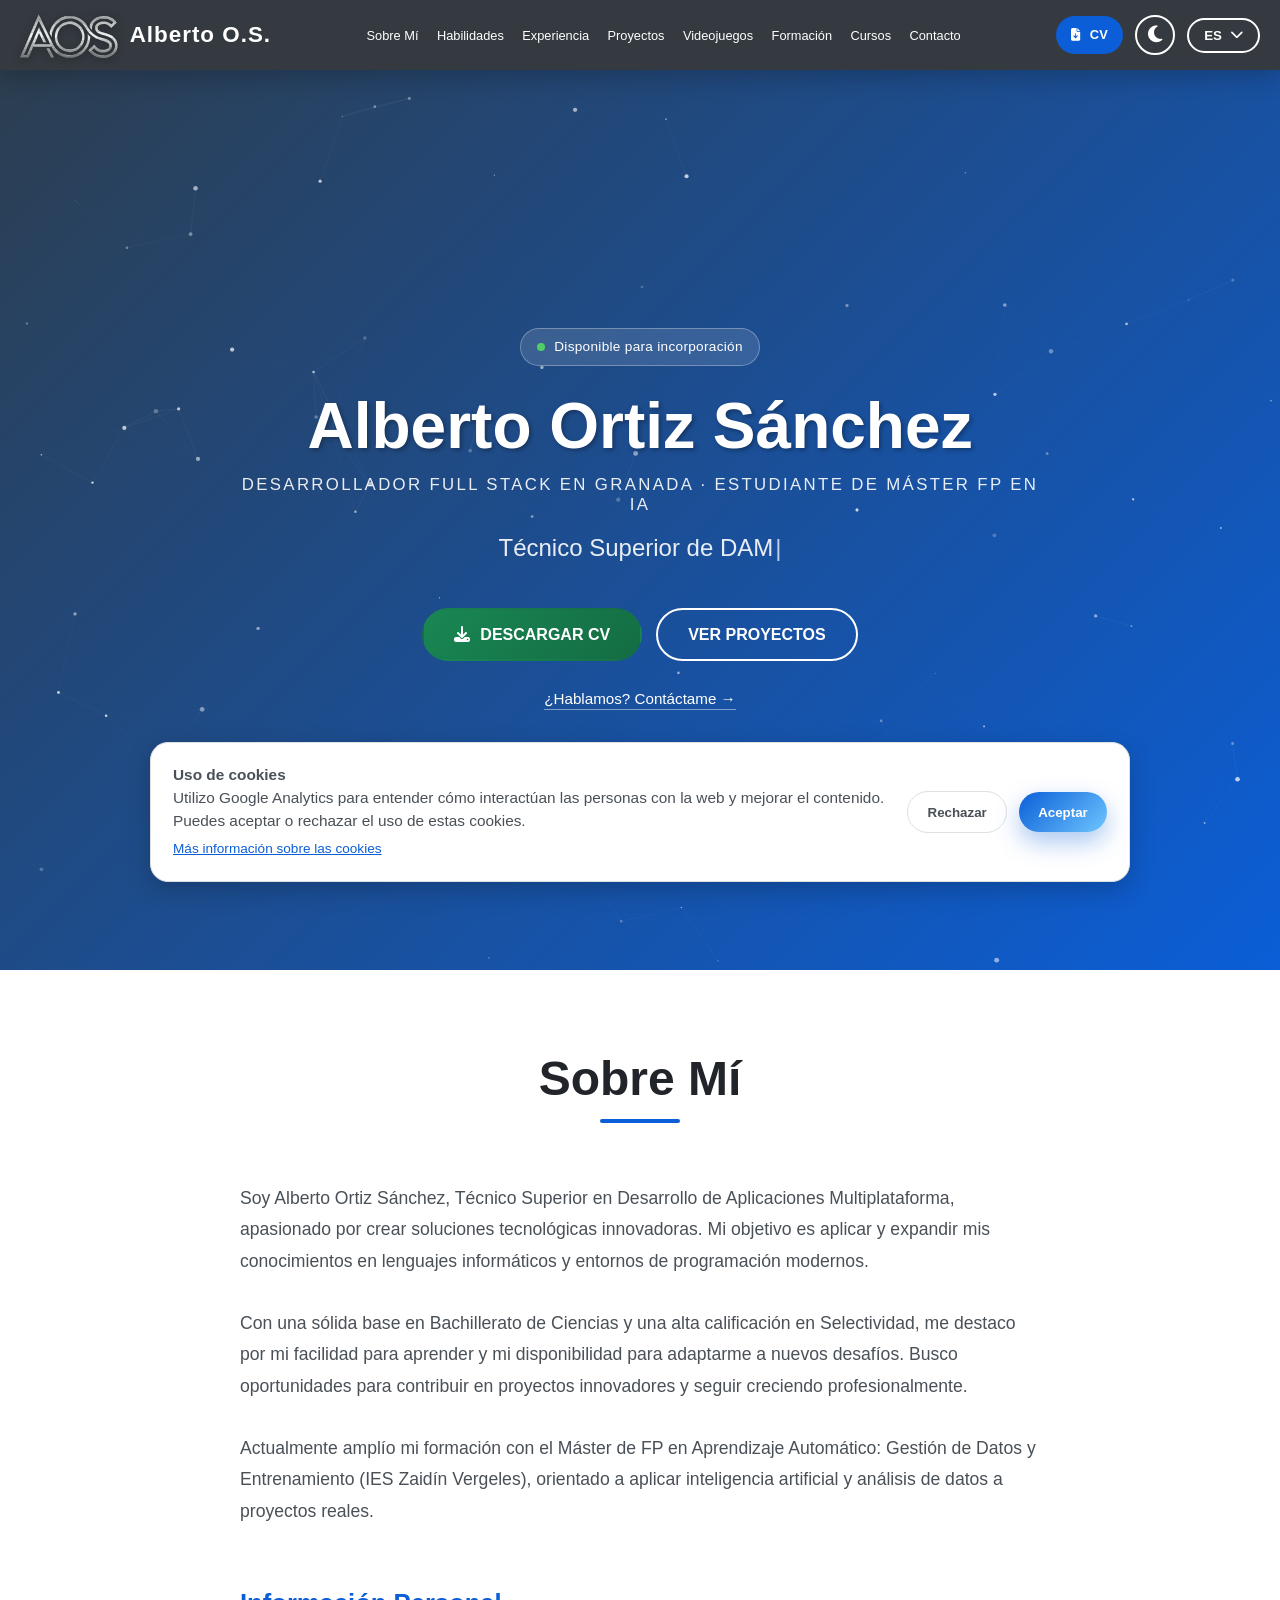
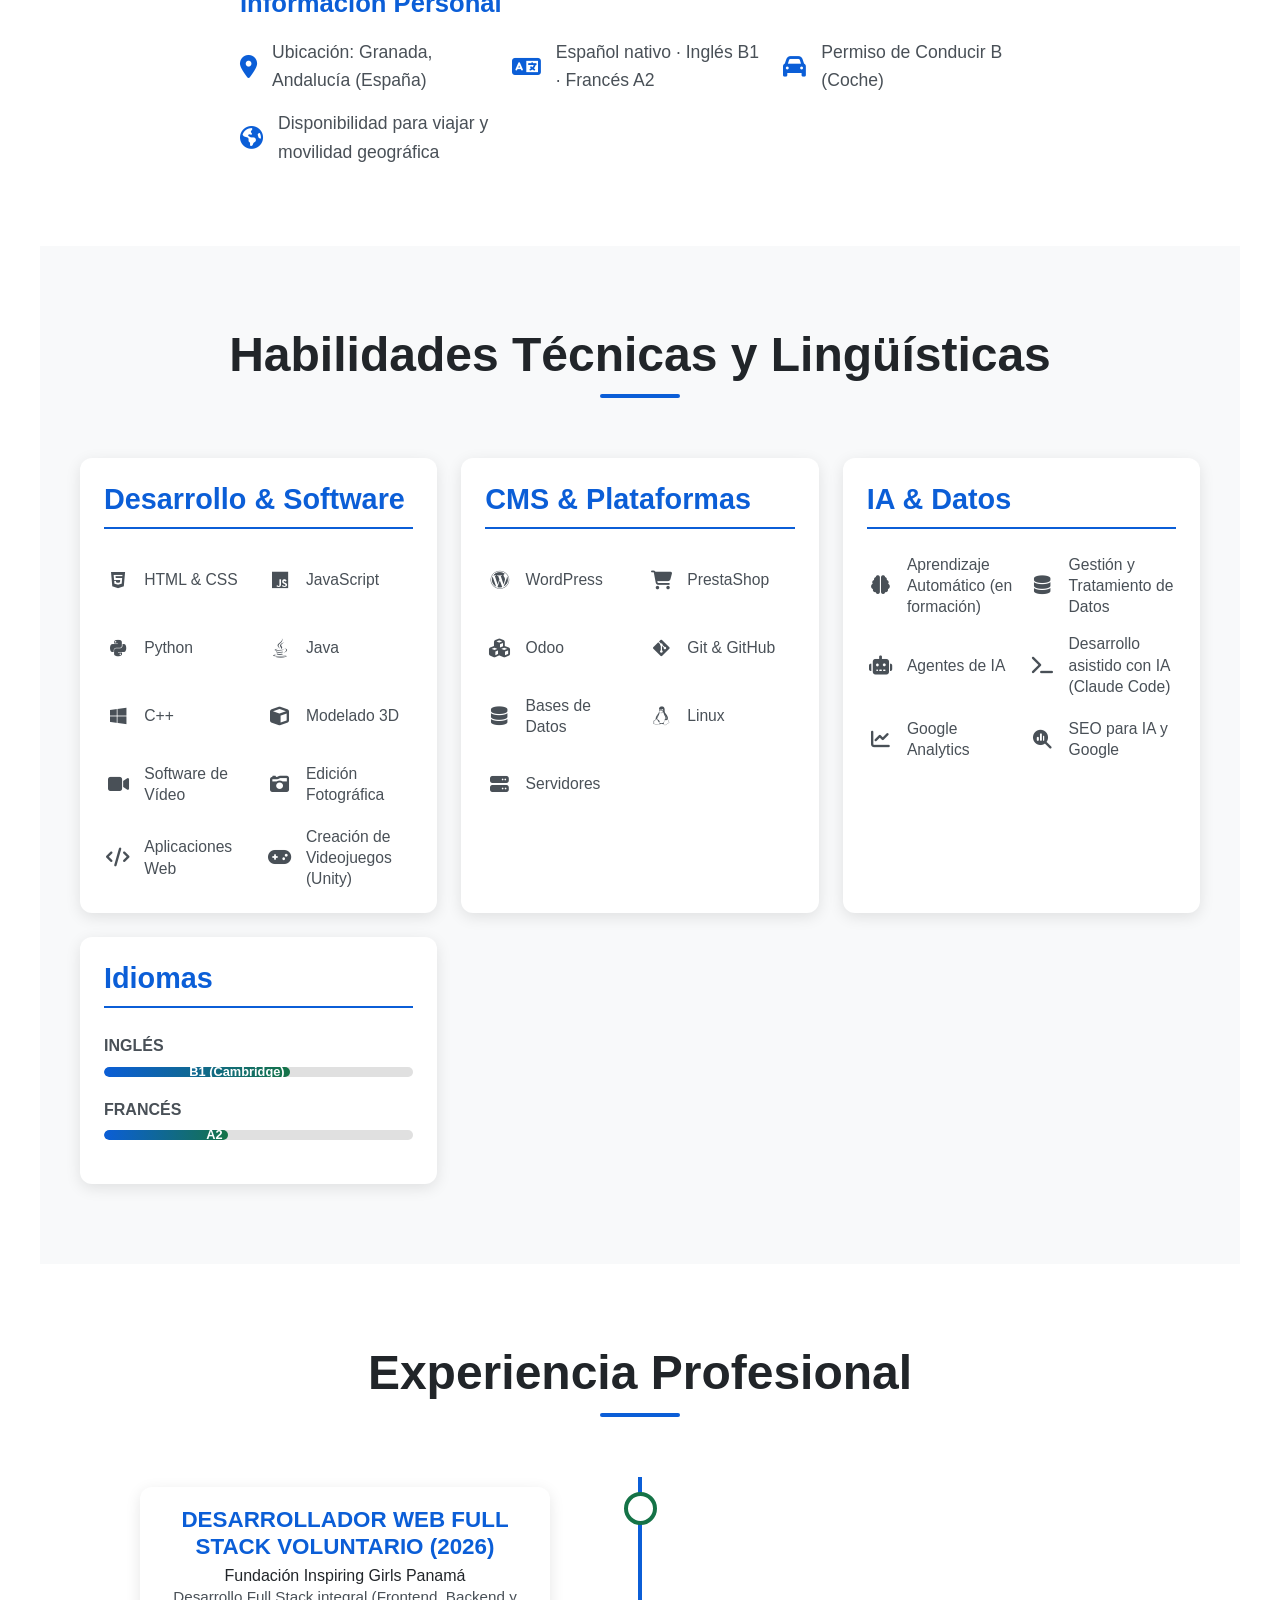
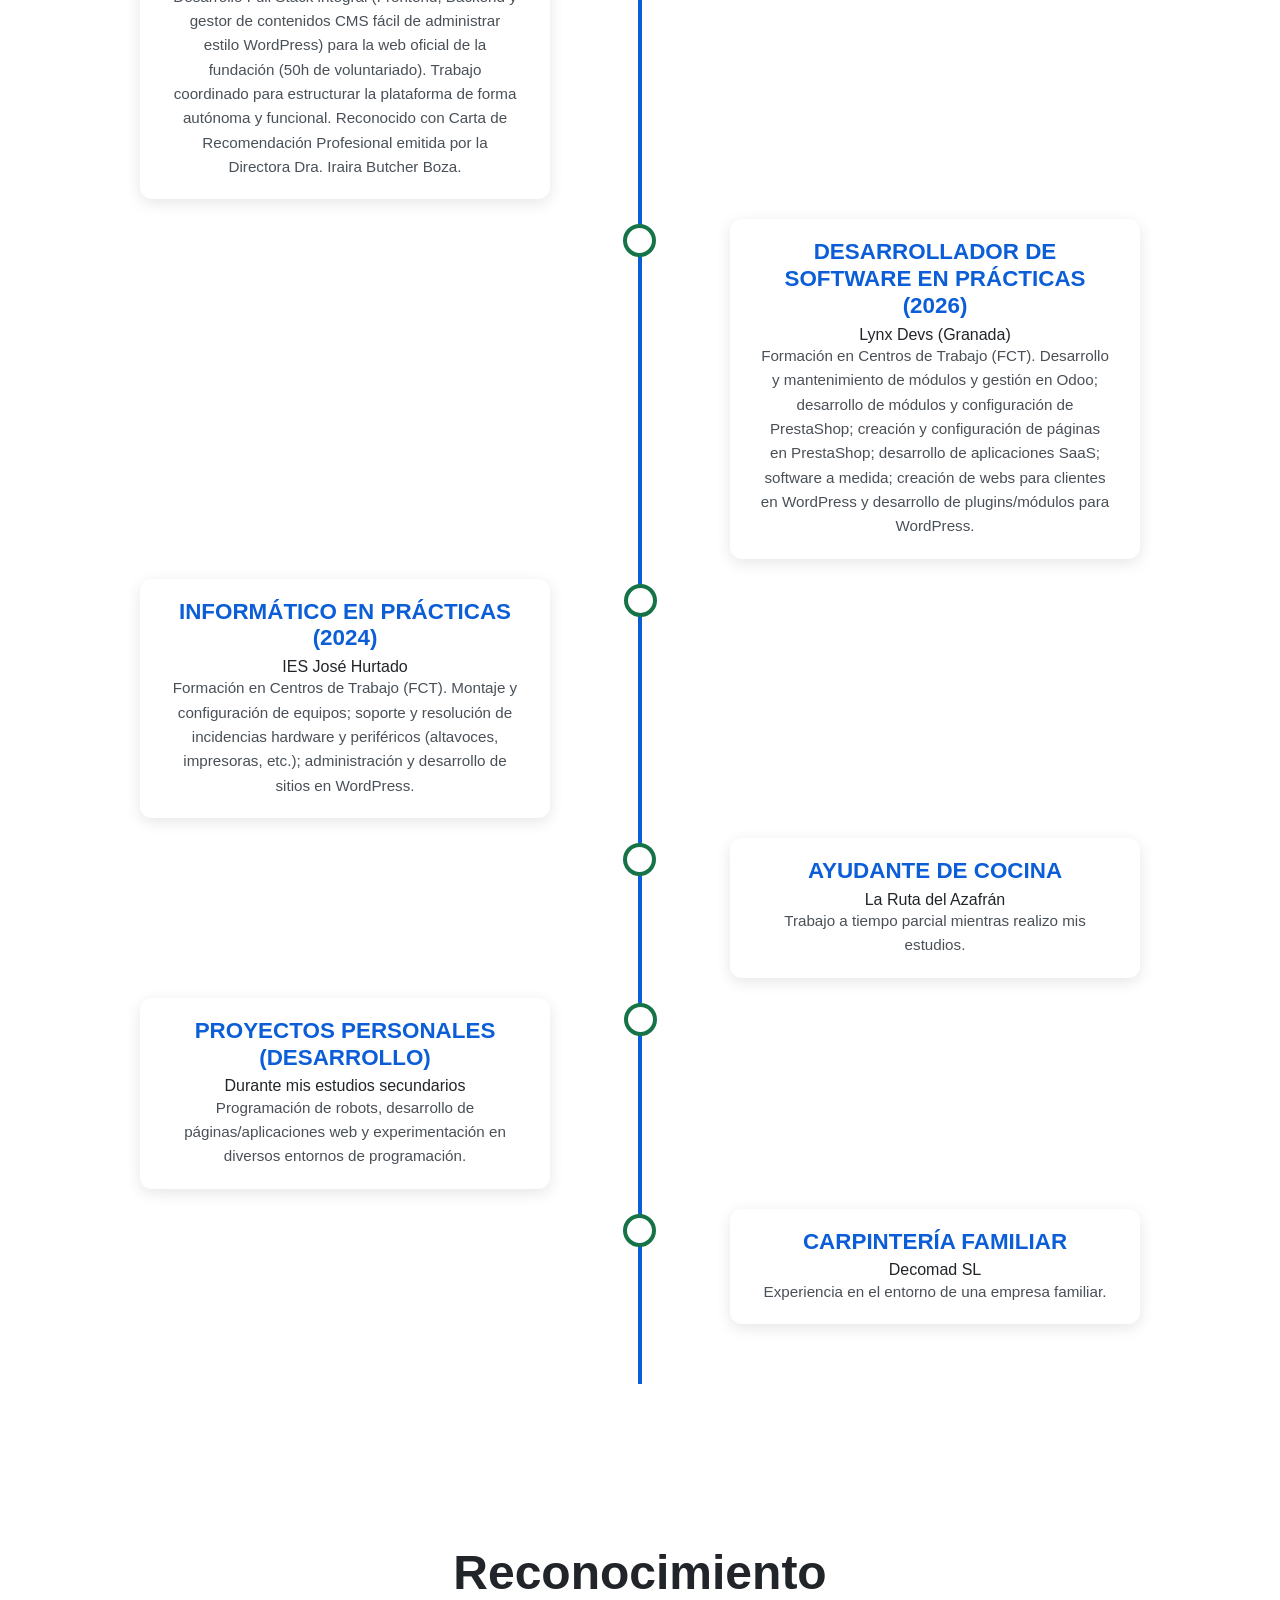
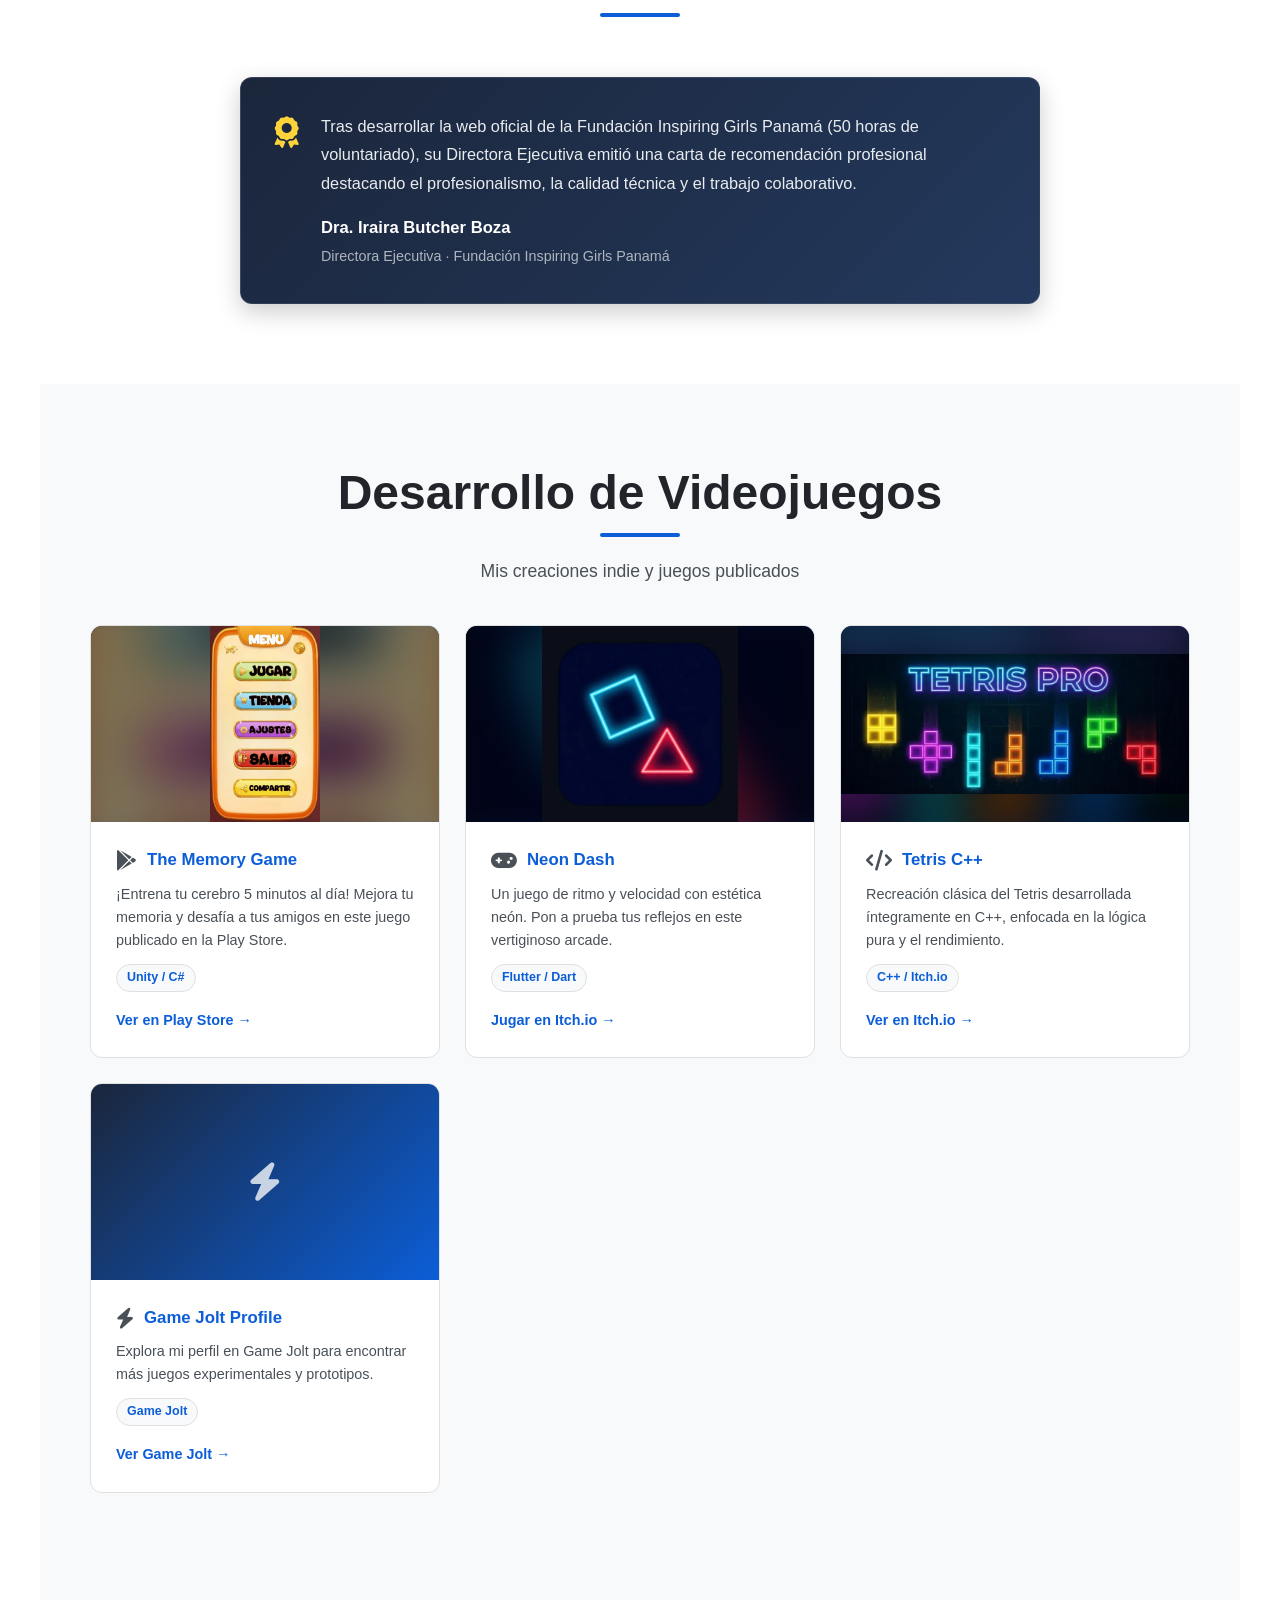
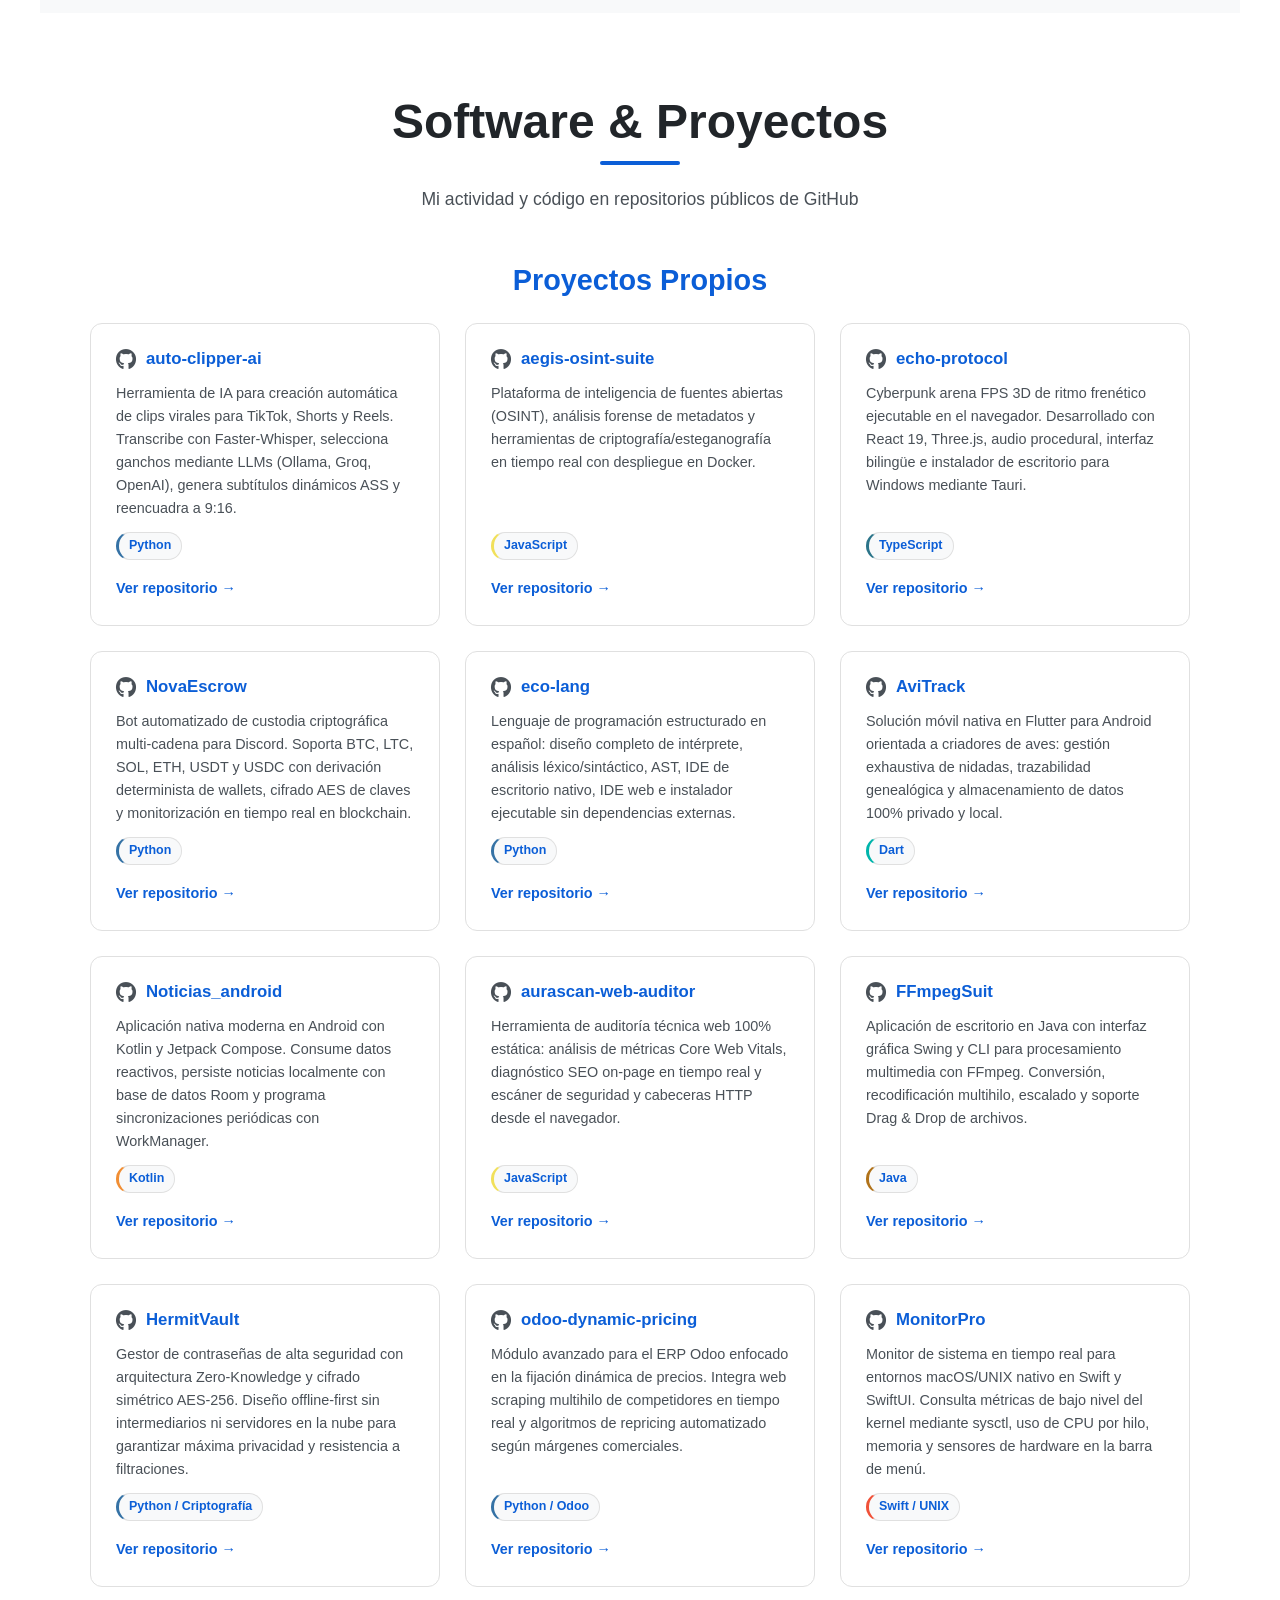
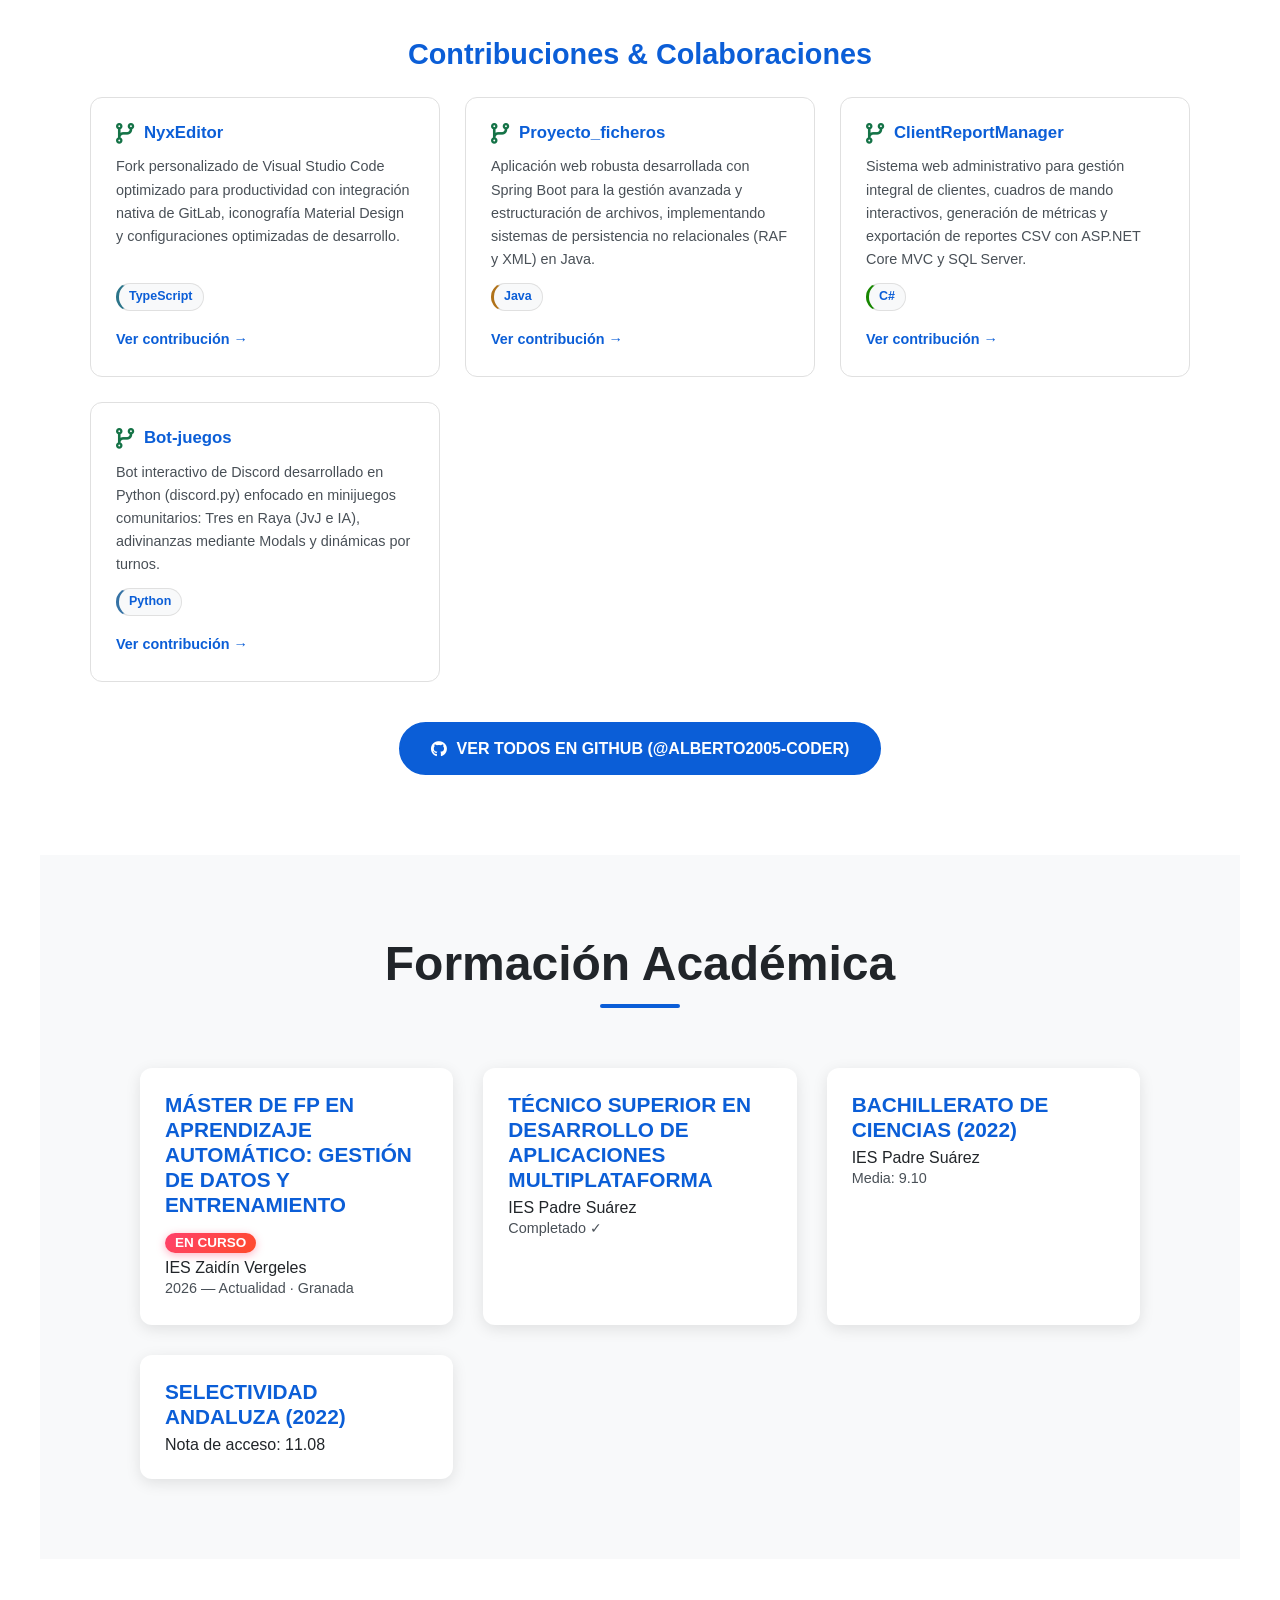
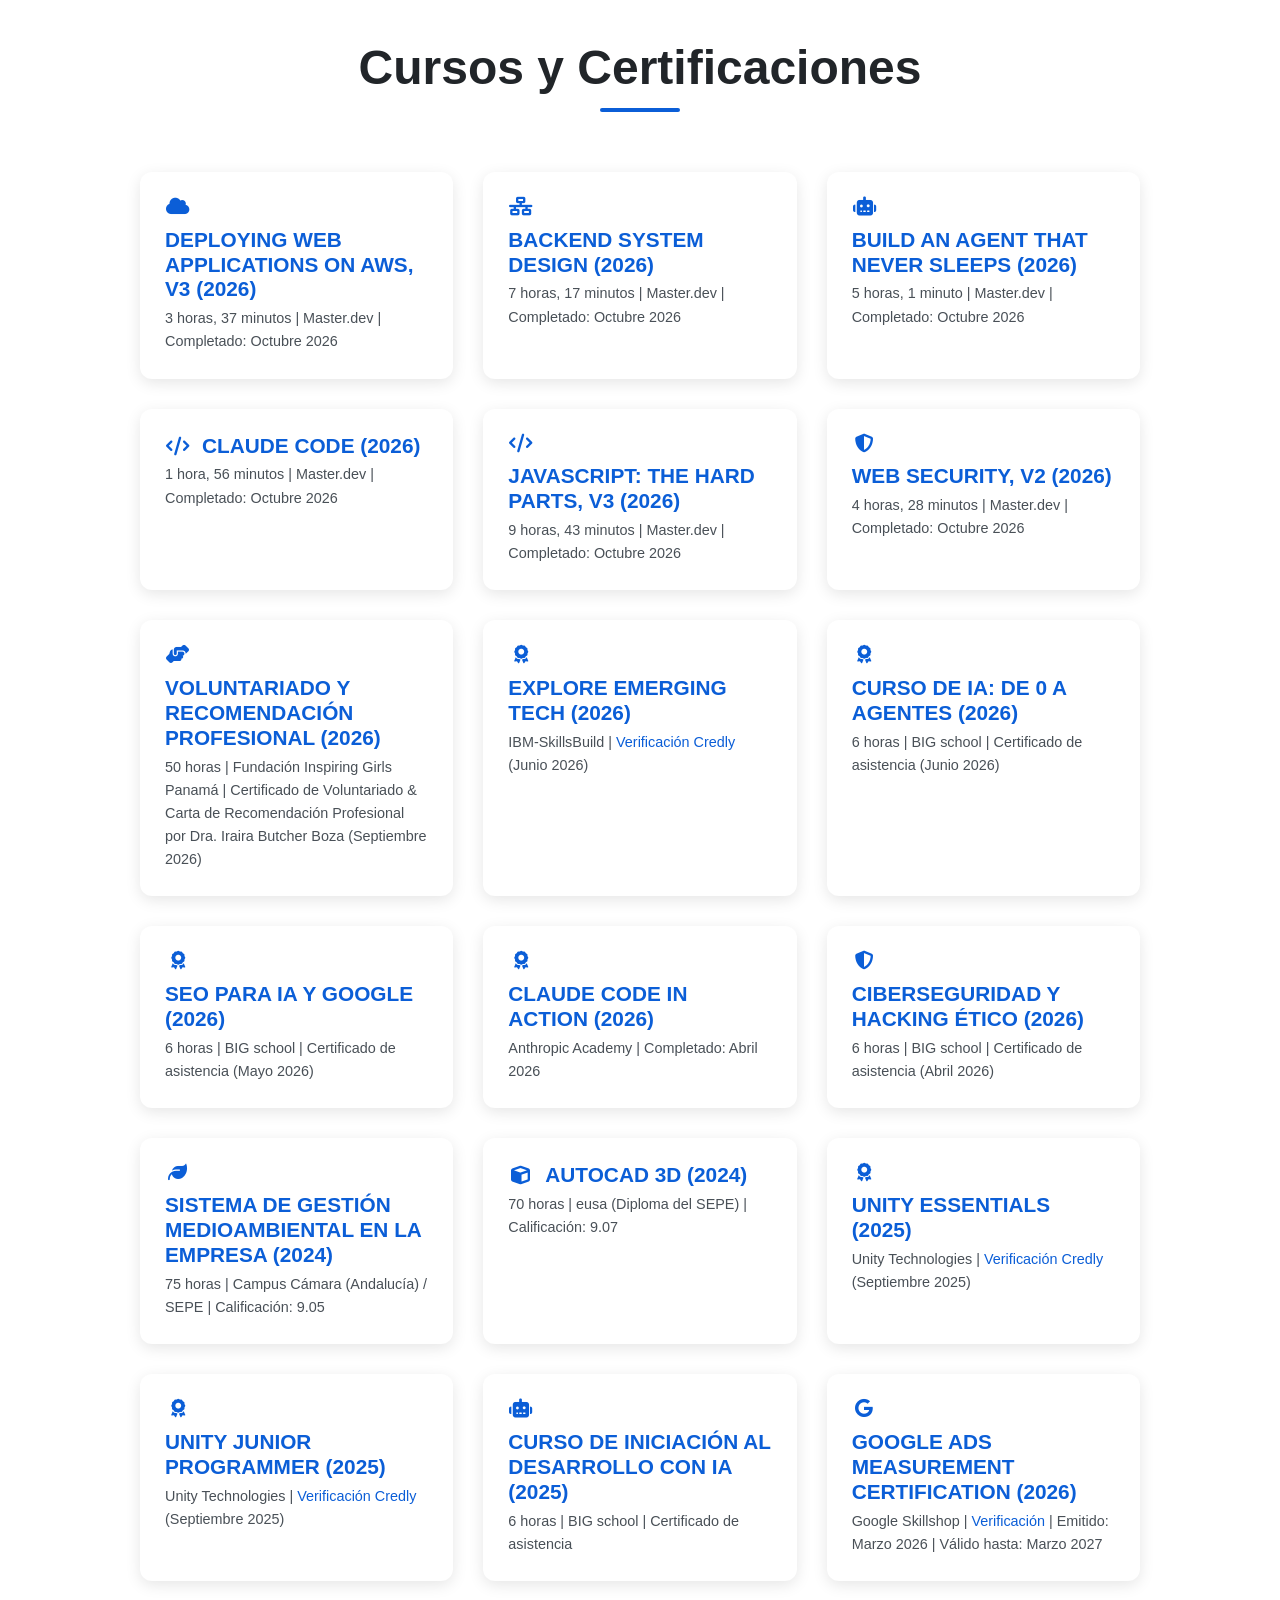
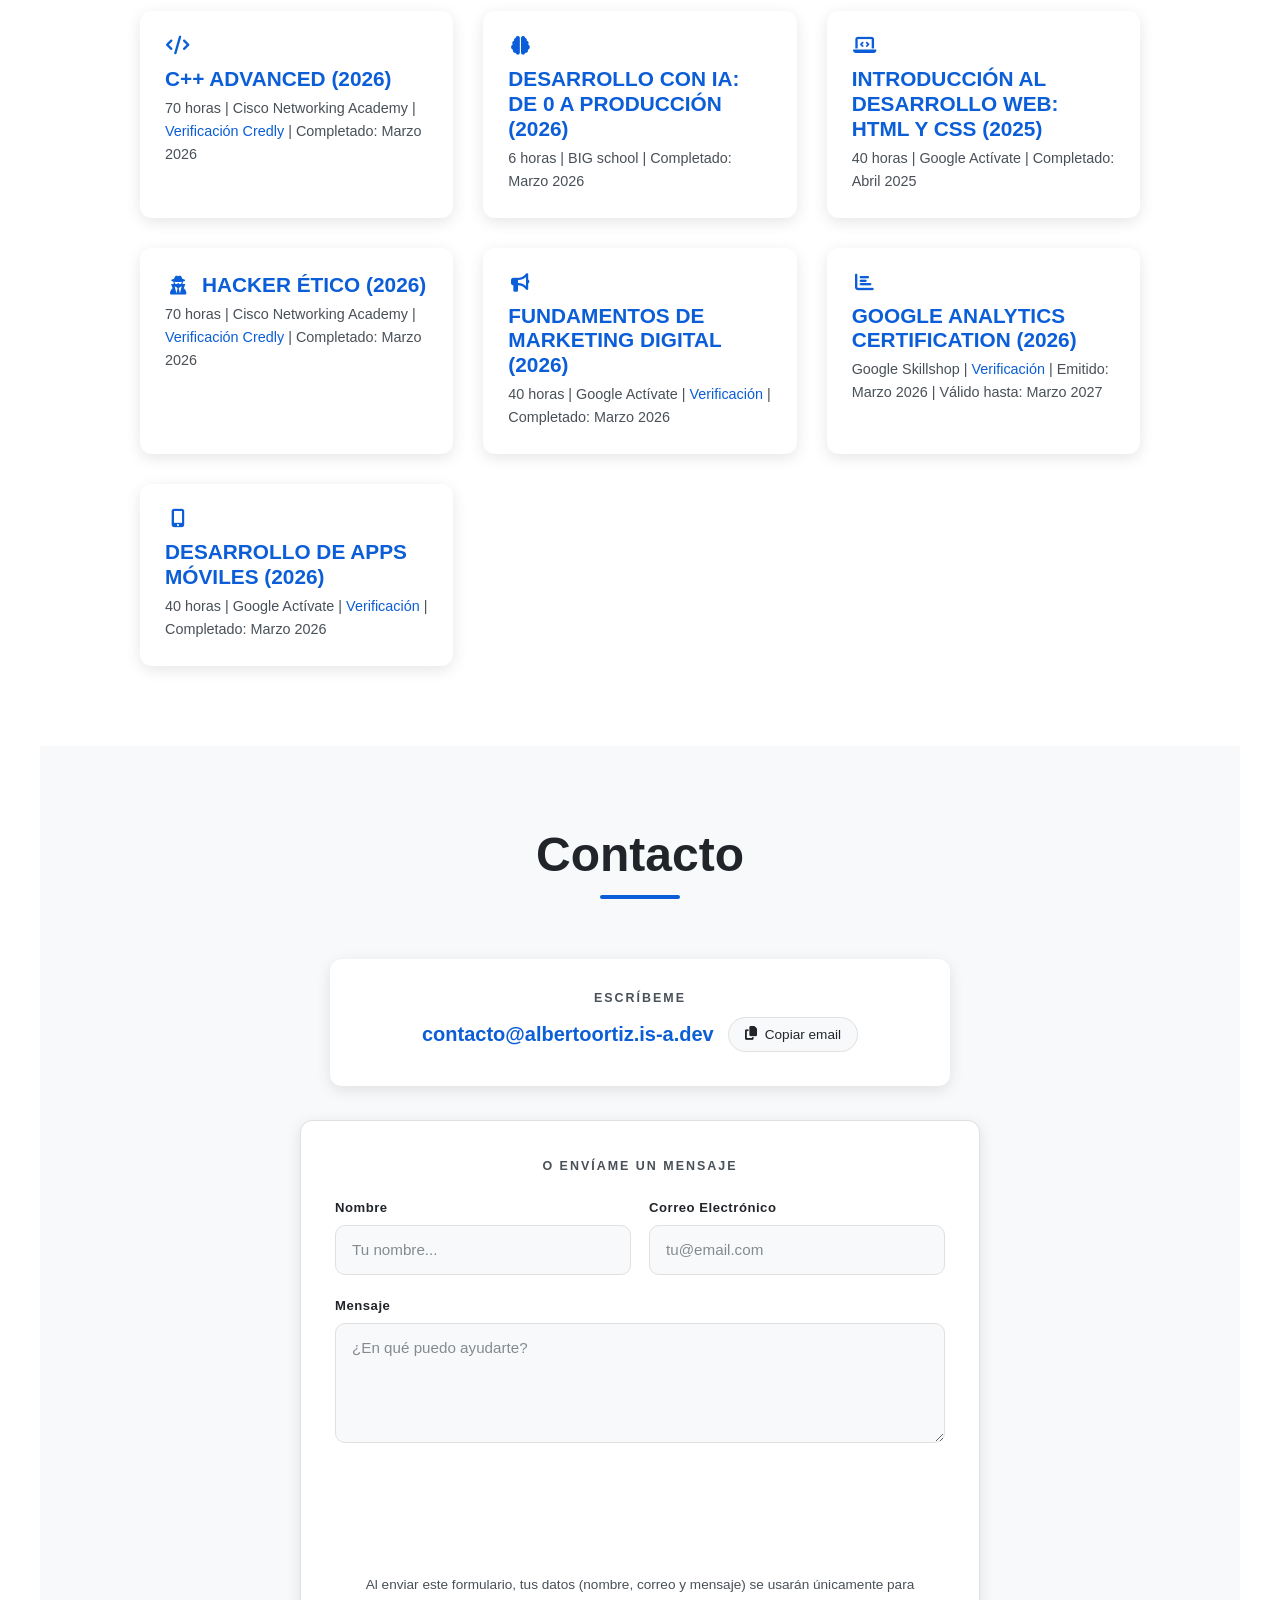
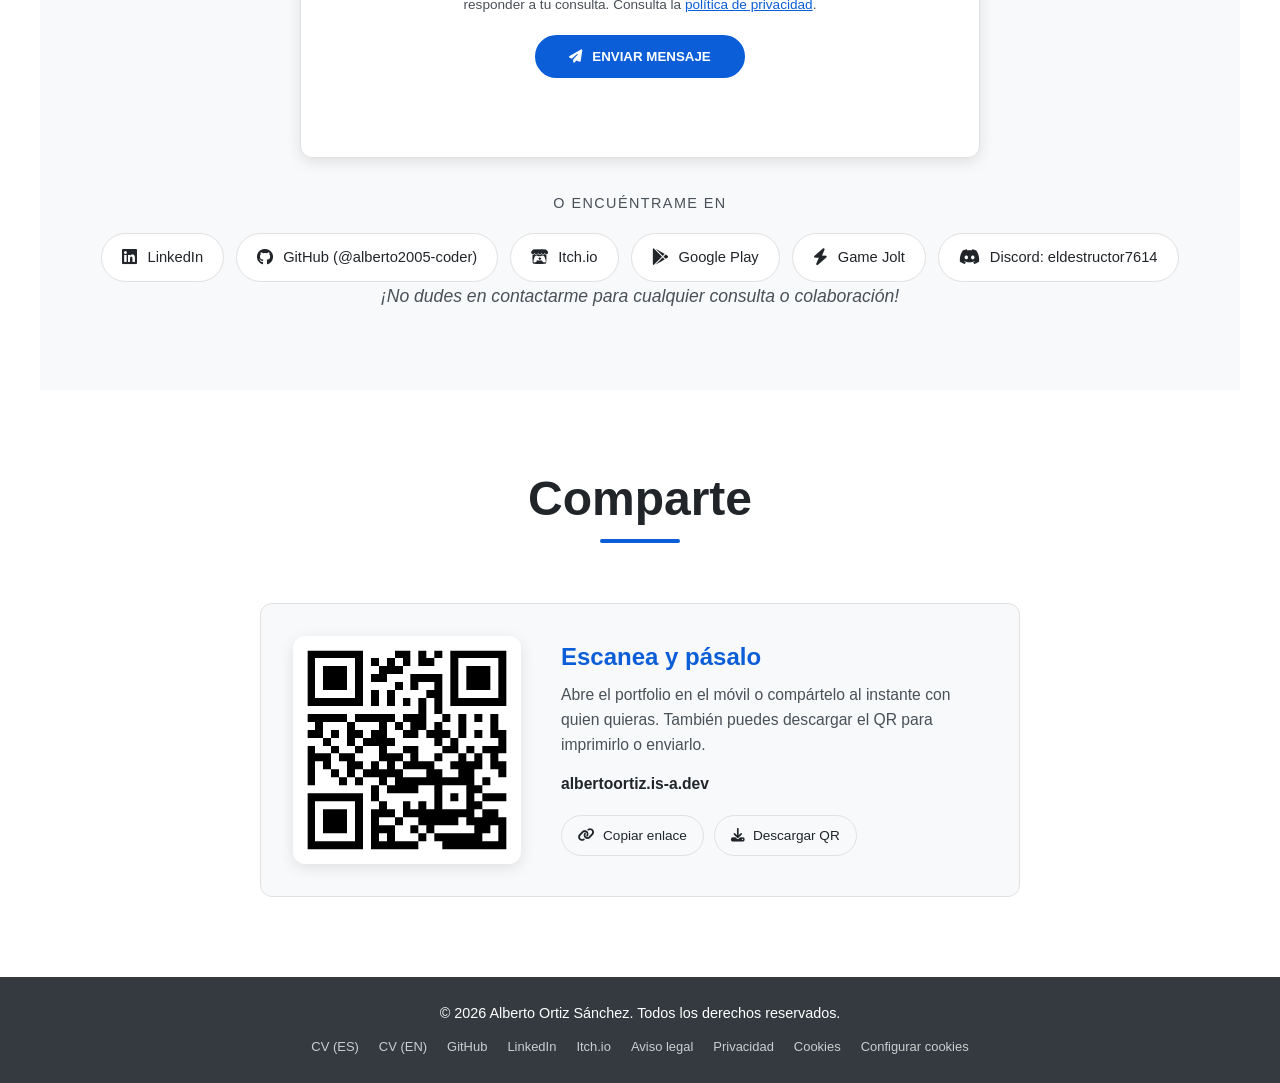
==== index.html @ 2f186d67 "fix: unify page titles, descriptions and social metadata Las páginas legales y el 404 rompían el for" ====
<!DOCTYPE html>
<html lang="es" data-static-lang>

<head>
    <meta charset="UTF-8">
    <meta name="viewport" content="width=device-width, initial-scale=1.0">

    <!-- ===== SEGURIDAD BÁSICA ===== -->
    <meta http-equiv="Content-Security-Policy"
        content="default-src 'self'; img-src 'self' data: https: blob:; style-src 'self' 'unsafe-inline' https://fonts.googleapis.com https://cdnjs.cloudflare.com https://newassets.hcaptcha.com; font-src 'self' https://fonts.gstatic.com https://cdnjs.cloudflare.com https://newassets.hcaptcha.com; script-src 'self' 'unsafe-inline' https://www.googletagmanager.com https://web3forms.com https://hcaptcha.com https://js.hcaptcha.com https://newassets.hcaptcha.com; connect-src 'self' https://api.github.com https://api.web3forms.com https://www.googletagmanager.com https://*.google-analytics.com https://*.analytics.google.com https://*.hcaptcha.com; media-src 'self'; object-src 'none'; base-uri 'self'; form-action 'self' https://api.web3forms.com; frame-src 'self' https://*.hcaptcha.com; upgrade-insecure-requests">
    <meta name="referrer" content="strict-origin-when-cross-origin">
    <!-- Nota: X-Content-Type-Options, Permissions-Policy y frame-ancestors solo funcionan como cabecera HTTP
         (GitHub Pages no permite configurarlas), por eso no se declaran con <meta>. -->

    <!-- ===== SEO BÁSICO ===== -->
    <title>Alberto Ortiz Sánchez | Desarrollador Full Stack en Granada</title>
    <meta name="description"
        content="Desarrollador Full Stack en Granada: webs a medida, Odoo, PrestaShop, WordPress, videojuegos con Unity e IA. Consulta proyectos, experiencia y CV.">
    <meta name="author" content="Alberto Ortiz Sánchez">
    <meta name="robots" content="index, follow">
    <link rel="canonical" href="https://albertoortiz.is-a.dev/">
    <link rel="alternate" hreflang="es" href="https://albertoortiz.is-a.dev/">
    <link rel="alternate" hreflang="en" href="https://albertoortiz.is-a.dev/en/">
    <link rel="alternate" hreflang="x-default" href="https://albertoortiz.is-a.dev/">
    <link rel="me" href="https://github.com/alberto2005-coder">
    <link rel="me" href="https://www.linkedin.com/in/alberto-ortiz-sanchez">
    <link rel="alternate" type="text/markdown" href="/llms.txt" title="LLM Context Summary">
    <link rel="alternate" type="text/markdown" href="/llms-full.txt" title="Full LLM Context">

    <!-- ===== FAVICON ===== -->
    <link rel="icon" type="image/png" href="/assets/img/favicon-96x96.png?v=3" sizes="96x96" />
    <link rel="icon" type="image/svg+xml" href="/assets/img/favicon.svg?v=3" />
    <link rel="shortcut icon" href="/assets/img/favicon.ico?v=3" />
    <link rel="apple-touch-icon" sizes="180x180" href="/assets/img/apple-touch-icon.png?v=3" />
    <meta name="apple-mobile-web-app-title" content="Alberto O.S.">
    <meta name="apple-mobile-web-app-capable" content="yes">
    <link rel="manifest" href="/site.webmanifest" />
    <meta name="theme-color" media="(prefers-color-scheme: light)" content="#ffffff">
    <meta name="theme-color" media="(prefers-color-scheme: dark)" content="#12121d">
    <meta name="color-scheme" content="light dark">

    <!-- ===== OPEN GRAPH (Facebook, WhatsApp, LinkedIn...) ===== -->
    <meta property="og:type" content="website">
    <meta property="og:url" content="https://albertoortiz.is-a.dev/">
    <meta property="og:title" content="Alberto Ortiz Sánchez | Desarrollador Full Stack en Granada">
    <meta property="og:description"
        content="Desarrollador Full Stack en Granada: webs a medida, Odoo, PrestaShop, WordPress, videojuegos con Unity e IA. Consulta proyectos, experiencia y CV.">
    <meta property="og:image" content="https://albertoortiz.is-a.dev/assets/img/og-image.png">
    <meta property="og:image:width" content="1200">
    <meta property="og:image:height" content="630">
    <meta property="og:image:alt" content="Alberto Ortiz Sánchez | Desarrollador Full Stack">
    <meta property="og:locale" content="es_ES">
    <meta property="og:locale:alternate" content="en_US">
    <meta property="og:site_name" content="Alberto Ortiz Sánchez">

    <!-- ===== TWITTER CARD ===== -->
    <meta name="twitter:card" content="summary_large_image">
    <meta name="twitter:title" content="Alberto Ortiz Sánchez | Desarrollador Full Stack en Granada">
    <meta name="twitter:description"
        content="Desarrollador Full Stack en Granada: webs a medida, Odoo, PrestaShop, WordPress, videojuegos con Unity e IA. Consulta proyectos, experiencia y CV.">
    <meta name="twitter:image" content="https://albertoortiz.is-a.dev/assets/img/og-image.png">

    <!-- ===== DATOS ESTRUCTURADOS: NOMBRE DEL SITIO (Google Search) ===== -->
    <script type="application/ld+json">
    {
      "@context": "https://schema.org",
      "@type": "WebSite",
      "@id": "https://albertoortiz.is-a.dev/#website",
      "inLanguage": ["es", "en"],
      "publisher": { "@id": "https://albertoortiz.is-a.dev/#person" },
      "name": "Alberto Ortiz Sánchez",
      "alternateName": [
        "Alberto O.S. Portfolio",
        "Alberto Ortiz",
        "albertoortiz.is-a.dev",
        "alberto2005-coder"
      ],
      "url": "https://albertoortiz.is-a.dev/"
    }
    </script>

    <!-- ===== DATOS ESTRUCTURADOS: PERFIL (Schema.org) ===== -->
    <script type="application/ld+json">
    {
      "@context": "https://schema.org",
      "@type": "Person",
      "@id": "https://albertoortiz.is-a.dev/#person",
      "name": "Alberto Ortiz Sánchez",
      "alternateName": ["alberto2005-coder", "alberto-coder2005"],
      "jobTitle": "Desarrollador Full Stack · Técnico Superior DAM",
      "description": "Desarrollador Full Stack en Granada especializado en desarrollo web, Odoo, PrestaShop, WordPress, videojuegos con Unity e inteligencia artificial.",
      "url": "https://albertoortiz.is-a.dev/",
      "image": [
        "https://albertoortiz.is-a.dev/assets/img/logo.png",
        "https://albertoortiz.is-a.dev/assets/img/icon-512.png"
      ],
      "gender": "Male",
      "email": [
        "contacto@albertoortiz.is-a.dev",
        "albertoortixsanchez@gmail.com"
      ],
      "nationality": {
        "@type": "Country",
        "name": "Spain"
      },
      "address": {
        "@type": "PostalAddress",
        "addressLocality": "Granada",
        "addressRegion": "Andalucía",
        "addressCountry": "ES"
      },
      "knowsLanguage": [
        {
          "@type": "Language",
          "name": "Spanish",
          "alternateName": "es"
        },
        {
          "@type": "Language",
          "name": "English",
          "alternateName": "en"
        },
        {
          "@type": "Language",
          "name": "French",
          "alternateName": "fr"
        }
      ],
      "alumniOf": [
        {
          "@type": "EducationalOrganization",
          "name": "IES Zaidín Vergeles",
          "description": "Máster de FP en Aprendizaje Automático: Gestión de Datos y Entrenamiento"
        },
        {
          "@type": "EducationalOrganization",
          "name": "IES Padre Suárez",
          "description": "Técnico Superior en Desarrollo de Aplicaciones Multiplataforma (DAM) y Bachillerato de Ciencias"
        }
      ],
      "hasCredential": [
        {
          "@type": "EducationalOccupationalCredential",
          "name": "Técnico Superior en Desarrollo de Aplicaciones Multiplataforma"
        },
        {
          "@type": "EducationalOccupationalCredential",
          "name": "IBM Explore Emerging Tech"
        },
        {
          "@type": "EducationalOccupationalCredential",
          "name": "Google Analytics Certification"
        }
      ],
      "sameAs": [
        "https://www.linkedin.com/in/alberto-ortiz-sanchez",
        "https://github.com/alberto2005-coder",
        "https://alberto-coder2005.itch.io/",
        "https://gamejolt.com/@eldestructor1/games",
        "https://play.google.com/store/apps/details?id=com.grgames.thememorygames"
      ],
      "knowsAbout": [
        "Desarrollo Full Stack",
        "Inteligencia Artificial",
        "Aprendizaje Automático",
        "Desarrollo de Videojuegos",
        "Ciberseguridad & OSINT",
        "Criptografía y Cifrado AES-256",
        "Creación de Compiladores e Intérpretes",
        "Python (Faster-Whisper, Ollama)",
        "Java (Spring Boot, Swing)",
        "C++",
        "TypeScript (React 19, Three.js, Tauri)",
        "Kotlin & Jetpack Compose",
        "Flutter & Dart",
        "Odoo & PrestaShop ERP",
        "Docker y Despliegue de Aplicaciones"
      ]
    }
    </script>

    <!-- ===== ESTILOS Y FUENTES ===== -->
    <style>
        /* ⚠️ CSS PRINCIPAL INCRUSTADO (performance): copia exacta de assets/css/style.css.
           Se incrusta aquí para eliminar la petición bloqueante del render.
           Si editas assets/css/style.css, sincroniza este bloque (verify-site.js lo comprueba). */
:root {
    --primary-color: #0b5ed7;
    --on-primary: #ffffff;
    --secondary-color: #2c3e50;
    --accent-color: #157347;
    --bg-light: #f8f9fa;
    --bg-main: #ffffff;
    --text-color: #495057;
    --heading-color: #212529;
    --border-color: #e0e0e0;
    --border-radius: 12px;
    --shadow-light: 0 4px 15px rgba(0, 0, 0, 0.1);
    --shadow-dark: 0 8px 25px rgba(0, 0, 0, 0.2);
    --nav-bg: #343a40;
}

body[data-theme="dark"] {
    --primary-color: #4dabf7;
    --on-primary: #0b1220;
    --secondary-color: #e9ecef;
    --accent-color: #51cf66;
    --bg-light: #1c1c27;
    --bg-main: #12121d;
    --text-color: #adb5bd;
    --heading-color: #ffffff;
    --border-color: #495057;
    --shadow-light: 0 4px 15px rgba(0, 0, 0, 0.2);
    --shadow-dark: 0 8px 25px rgba(0, 0, 0, 0.4);
    --nav-bg: #12121d;
}

* {
    box-sizing: border-box;
    margin: 0;
    padding: 0;
}

/* Utilidad genérica: ocultar elementos (p. ej. honeypot antispam) */
.hidden {
    display: none !important;
}

html {
    scroll-behavior: smooth;
}

body {
    font-family: 'Poppins', sans-serif;
    color: var(--text-color);
    line-height: 1.6;
    background-color: var(--bg-main);
    overflow-x: hidden;
    transition: background-color 0.3s ease, color 0.3s ease;
}

h1, h2, h3, h4, h5, h6, .company, .institution {
    font-family: 'Montserrat', sans-serif;
    color: var(--heading-color);
    line-height: 1.2;
    transition: color 0.3s ease;
}

a {
    color: var(--primary-color);
    text-decoration: none;
    transition: color 0.3s ease;
}

a:hover {
    color: var(--accent-color);
}

ul {
    list-style: none;
}

.cookie-consent {
    position: fixed;
    left: 0;
    right: 0;
    bottom: 18px;
    z-index: 2000;
    padding: 0 18px;
    pointer-events: none;
}

.cookie-panel {
    max-width: 980px;
    margin: 0 auto;
    padding: 20px 22px;
    display: flex;
    align-items: center;
    justify-content: space-between;
    gap: 18px;
    background: var(--bg-main);
    border: 1px solid var(--border-color);
    border-radius: 18px;
    box-shadow: var(--shadow-dark);
    backdrop-filter: blur(10px);
    pointer-events: auto;
}

.cookie-copy {
    flex: 1 1 auto;
}

.cookie-title {
    margin: 0 0 6px;
    font-size: clamp(1.1rem, 1.5vw, 1.5rem);
    color: var(--heading-color);
    font-weight: 700;
}

.cookie-copy p {
    margin: 0;
    color: var(--text-color);
    font-size: 0.96rem;
    line-height: 1.5;
}

.cookie-actions {
    display: flex;
    align-items: center;
    gap: 12px;
    flex-shrink: 0;
}

.cookie-btn {
    border: none;
    border-radius: 999px;
    padding: 0.8rem 1.2rem;
    font-weight: 600;
    cursor: pointer;
    transition: transform 0.2s ease, opacity 0.2s ease, box-shadow 0.2s ease;
    font-family: 'Poppins', sans-serif;
}

.cookie-btn:hover {
    transform: translateY(-1px);
}

.cookie-btn-primary {
    background: linear-gradient(135deg, var(--primary-color), #6ec6ff);
    color: var(--on-primary);
    box-shadow: 0 10px 25px rgba(11, 94, 215, 0.35);
}

.cookie-btn-secondary {
    background: transparent;
    color: var(--text-color);
    border: 1px solid var(--border-color);
}

.cookie-consent.is-hidden {
    opacity: 0;
    transform: translateY(8px);
    transition: opacity 0.25s ease, transform 0.25s ease;
}

@media (max-width: 720px) {
    .cookie-consent {
        bottom: 10px;
        padding: 0 10px;
    }

    .cookie-panel {
        flex-direction: column;
        align-items: stretch;
        padding: 18px 16px;
    }

    .cookie-actions {
        width: 100%;
    }

    .cookie-btn {
        flex: 1 1 0;
    }
}

.navbar {
    background-color: var(--nav-bg);
    padding: 15px 40px;
    display: flex;
    justify-content: space-between;
    align-items: center;
    position: sticky;
    top: 0;
    z-index: 1000;
    box-shadow: var(--shadow-dark);
    animation: fadeInDown 1s ease-out;
    transition: background-color 0.3s ease;
}

.nav-brand {
    color: #fff;
    font-size: 1.8em;
    font-weight: 700;
    letter-spacing: 1px;
    display: flex;
    align-items: center;
    gap: 10px;
}

.nav-logo {
    height: 46px;
    width: auto;
    display: block;
    filter: drop-shadow(0 2px 4px rgba(0, 0, 0, 0.35));
    transition: transform 0.3s ease, filter 0.3s ease;
}

.nav-brand:hover .nav-logo {
    transform: translateY(-1px);
    filter: drop-shadow(0 4px 10px rgba(11, 94, 215, 0.55));
}

.nav-toggle {
    display: none;
    background: none;
    border: 2px solid rgba(255, 255, 255, 0.6);
    color: #fff;
    width: 44px;
    height: 44px;
    border-radius: 10px;
    cursor: pointer;
    font-size: 1.15em;
    align-items: center;
    justify-content: center;
    transition: background-color 0.2s ease, border-color 0.2s ease;
}

.nav-toggle:hover,
.nav-toggle[aria-expanded="true"] {
    background-color: rgba(255, 255, 255, 0.12);
    border-color: #fff;
}

.nav-cv-btn {
    display: inline-flex;
    align-items: center;
    gap: 8px;
    padding: 8px 16px;
    border-radius: 999px;
    background: var(--primary-color);
    color: var(--on-primary) !important;
    font-family: 'Poppins', sans-serif;
    font-size: 0.85em;
    font-weight: 600;
    letter-spacing: 0.4px;
    text-transform: uppercase;
    border: 2px solid transparent;
    transition: transform 0.2s ease, box-shadow 0.2s ease, background-color 0.2s ease;
}

.nav-cv-btn:hover {
    transform: translateY(-2px);
    box-shadow: 0 6px 16px rgba(11, 94, 215, 0.45);
    color: var(--on-primary) !important;
}

.nav-links {
    flex-grow: 1;
    text-align: center;
}

.nav-links a {
    color: #fff;
    margin: 0 20px;
    font-weight: 400;
    font-size: 0.95em;
    white-space: nowrap;
    position: relative;
}

.nav-links a::after {
    content: '';
    position: absolute;
    width: 0;
    height: 2px;
    display: block;
    margin-top: 5px;
    right: 0;
    background: var(--primary-color);
    transition: width 0.3s ease;
}

.nav-links a:hover::after {
    width: 100%;
    left: 0;
    background: var(--accent-color);
}

/* --- BOTONES DE ACCIÓN EN NAVBAR --- */
.nav-actions {
    display: flex;
    align-items: center;
    gap: 15px;
}

.theme-btn {
    background: none;
    border: 2px solid #fff;
    color: #fff;
    width: 40px;
    height: 40px;
    border-radius: 50%;
    cursor: pointer;
    font-size: 1.2em;
    display: flex;
    justify-content: center;
    align-items: center;
    transition: all 0.3s ease;
}

.theme-btn:hover {
    background-color: #fff;
    color: var(--nav-bg);
}

.lang-switcher {
    position: relative;
}

.lang-btn {
    background: none;
    border: 2px solid #fff;
    color: #fff;
    padding: 8px 15px;
    border-radius: 20px;
    cursor: pointer;
    font-family: 'Poppins', sans-serif;
    font-weight: 600;
    display: flex;
    align-items: center;
    gap: 8px;
    transition: background-color 0.3s ease;
}

.lang-btn:hover {
    background-color: rgba(255, 255, 255, 0.1);
}

.lang-dropdown {
    display: none;
    position: absolute;
    top: 120%;
    right: 0;
    background-color: var(--bg-main);
    border: 1px solid var(--border-color);
    border-radius: var(--border-radius);
    box-shadow: var(--shadow-dark);
    overflow: hidden;
    z-index: 1001;
}

.lang-dropdown.show {
    display: block;
}

.lang-dropdown a {
    display: block;
    padding: 12px 20px;
    color: var(--heading-color);
    white-space: nowrap;
}

.lang-dropdown a:hover {
    background-color: var(--bg-light);
    color: var(--primary-color);
}

/* --- SECCIÓN HERO --- */
.hero-section {
    min-height: 100vh;
    background: linear-gradient(135deg, var(--secondary-color) 0%, var(--primary-color) 100%);
    display: flex;
    justify-content: center;
    align-items: center;
    text-align: center;
    color: #fff;
    position: relative;
    overflow: hidden;
    transition: background 0.3s ease;
}

body[data-theme="dark"] .hero-section {
    background: linear-gradient(135deg, #12121d 0%, #1c1c27 100%);
}

.hero-content {
    max-width: 800px;
    padding: 40px;
    z-index: 1;
    animation: fadeInUp 1.2s ease-out;
}

.hero-pic {
    width: 200px;
    height: 200px;
    border-radius: 50%;
    border: 6px solid #fff;
    object-fit: cover;
    margin-bottom: 20px;
    box-shadow: var(--shadow-dark);
    animation: zoomIn 1s ease-out;
}

.hero-section h1 {
    font-size: 4em;
    margin-bottom: 10px;
    color: #fff;
    text-shadow: 2px 2px 4px rgba(0,0,0,0.3);
}

.hero-section .tagline {
    font-size: 1.5em;
    font-weight: 300;
    opacity: 0.9;
    margin-bottom: 40px;
}

.hero-actions .btn {
    margin: 0 15px;
}

/* --- BOTONES --- */
.btn {
    display: inline-block;
    padding: 12px 30px;
    border-radius: 50px;
    font-weight: 600;
    text-transform: uppercase;
    transition: all 0.3s ease;
    border: 2px solid transparent;
}

.primary-btn {
    background-color: var(--primary-color);
    color: var(--on-primary);
    border-color: var(--primary-color);
}

.primary-btn:hover {
    background-color: transparent;
    color: var(--primary-color);
    border-color: var(--primary-color);
}

.secondary-btn {
    background-color: transparent;
    color: #fff;
    border-color: #fff;
}

.secondary-btn:hover {
    background-color: #fff;
    color: var(--primary-color);
}

/* --- SECCIONES GENERALES --- */
.section-container {
    padding: 80px 40px;
    max-width: 1200px;
    margin: 0 auto;
    text-align: center;
    position: relative;
    overflow: hidden;
    transition: background-color 0.3s ease;
}

.bg-light {
    background-color: var(--bg-light);
}

.section-title {
    font-size: 3em;
    margin-bottom: 60px;
    color: var(--heading-color);
    position: relative;
    display: inline-block;
    padding-bottom: 15px;
}

.section-title::after {
    content: '';
    position: absolute;
    left: 50%;
    bottom: 0;
    transform: translateX(-50%);
    width: 80px;
    height: 4px;
    background-color: var(--primary-color);
    border-radius: 2px;
}

/* --- SOBRE MÍ --- */
.about-content {
    display: flex;
    flex-direction: column;
    align-items: center;
    gap: 30px;
    max-width: 800px;
    margin: 0 auto;
    text-align: left;
}

.about-content p {
    font-size: 1.1em;
    line-height: 1.8;
}

.personal-details {
    margin-top: 30px;
    width: 100%;
}

.personal-details h3 {
    font-size: 1.6em;
    color: var(--primary-color);
    margin-bottom: 20px;
}

.personal-details ul {
    display: grid;
    grid-template-columns: repeat(auto-fit, minmax(250px, 1fr));
    gap: 15px;
}

.personal-details li {
    font-size: 1.1em;
    display: flex;
    align-items: center;
}

.personal-details li i {
    color: var(--primary-color);
    margin-right: 15px;
    font-size: 1.3em;
}

/* --- HABILIDADES --- */
.skills-grid {
    display: grid;
    grid-template-columns: 1fr;
    gap: 30px;
    text-align: left;
    max-width: 1200px;
    margin: 0 auto;
}

@media (min-width: 577px) {
    .skills-grid { grid-template-columns: repeat(2, minmax(0, 1fr)); }
}

@media (min-width: 980px) {
    .skills-grid { grid-template-columns: repeat(3, minmax(0, 1fr)); }
}

@media (min-width: 1280px) {
    .skills-grid { max-width: 1320px; }
    .skill-category { padding: 28px 24px; }
    .skill-category h3 { font-size: clamp(2rem, 1.6vw, 3rem); }
    .skill-category ul { gap: 18px 16px; }
}

.skill-category {
    background-color: var(--bg-main);
    padding: 30px;
    border-radius: var(--border-radius);
    box-shadow: var(--shadow-light);
    transition: transform 0.3s ease, box-shadow 0.3s ease, background-color 0.3s ease;
    display: flex;
    flex-direction: column;
    min-height: 100%;
}

.skill-category:hover {
    transform: translateY(-10px);
    box-shadow: var(--shadow-dark);
}

.skill-category h3 {
    font-size: 1.8em;
    color: var(--primary-color);
    margin-bottom: 25px;
    border-bottom: 2px solid var(--primary-color);
    padding-bottom: 10px;
}

.skill-category ul {
    display: grid;
    grid-template-columns: repeat(2, minmax(0, 1fr));
    gap: 16px 14px;
    align-items: stretch;
}

.skill-category li {
    font-size: clamp(0.98rem, 1vw, 1.2rem);
    display: flex;
    align-items: center;
    gap: 12px;
    min-height: 52px;
    line-height: 1.35;
    transition: color 0.3s ease;
    width: 100%;
    word-break: break-word;
}

.skill-category li:hover {
    color: var(--primary-color);
}

.skill-category li i {
    flex-shrink: 0;
    width: 1.5em;
    text-align: center;
    font-size: 1.2em;
    transition: color 0.3s ease;
}

.skill-category li:hover i {
    color: var(--primary-color);
}

/* Barras de Progreso de Idiomas */
.language-item {
    margin-bottom: 20px;
}

.language-item p {
    font-weight: 600;
    margin-bottom: 8px;
    display: flex;
    justify-content: space-between;
    align-items: center;
}

.progress-bar-container {
    background-color: var(--border-color);
    height: 10px;
    border-radius: 5px;
    overflow: hidden;
    position: relative;
}

.progress-bar-fill {
    background: linear-gradient(to right, var(--primary-color), var(--accent-color));
    height: 100%;
    border-radius: 5px;
    width: 0%; /* Inicialmente 0% para animación */
    transition: width 1s ease-out;
    position: relative;
}

.progress-bar-fill::after {
    content: attr(data-level);
    position: absolute;
    right: 5px;
    top: 50%;
    transform: translateY(-50%);
    color: white;
    font-size: 0.8em;
    font-weight: 600;
    opacity: 0;
    transition: opacity 0.5s ease;
}

.progress-bar-fill.animated::after {
    opacity: 1;
}

/* --- EXPERIENCIA (TIMELINE) --- */
.timeline {
    position: relative;
    max-width: 1000px;
    margin: 0 auto;
    padding-bottom: 50px;
}

.timeline::after {
    content: '';
    position: absolute;
    width: 4px;
    background-color: var(--primary-color);
    top: 0;
    bottom: 0;
    left: 50%;
    margin-left: -2px;
}

.timeline-item {
    padding: 10px 0;
    position: relative;
    background-color: inherit;
    width: 50%;
}

.timeline-item::after {
    content: '';
    position: absolute;
    width: 25px;
    height: 25px;
    right: -17px;
    background-color: var(--bg-main);
    border: 4px solid var(--accent-color);
    top: 15px;
    border-radius: 50%;
    z-index: 1;
    transition: background-color 0.3s ease;
}

.timeline-item.left {
    left: 0;
    padding-right: 90px;
}

.timeline-item.right {
    left: 50%;
    padding-left: 90px;
}

.timeline-item.right::after {
    left: -17px;
}

.timeline-content {
    padding: 20px 30px;
    background-color: var(--bg-main);
    position: relative;
    border-radius: var(--border-radius);
    box-shadow: var(--shadow-light);
    transition: all 0.3s ease;
}

.timeline-content:hover {
    transform: translateY(-8px);
    box-shadow: var(--shadow-dark);
}

.timeline-content h3 {
    font-size: 1.4em;
    color: var(--primary-color);
    margin-bottom: 5px;
}

.timeline-content .description {
    font-size: 0.95em;
}

/* --- FORMACIÓN & CURSOS --- */
.education-grid, .courses-list {
    display: grid;
    grid-template-columns: repeat(auto-fit, minmax(300px, 1fr));
    gap: 30px;
    max-width: 1000px;
    margin: 0 auto;
    text-align: left;
}

.education-item, .course-item {
    background-color: var(--bg-main);
    padding: 25px;
    border-radius: var(--border-radius);
    box-shadow: var(--shadow-light);
    transition: all 0.3s ease;
}

.education-item:hover, .course-item:hover {
    transform: translateY(-8px);
    box-shadow: var(--shadow-dark);
}

.education-item h3, .course-item h3 {
    font-size: 1.3em;
    color: var(--primary-color);
    margin-bottom: 5px;
    display: flex;
    align-items: center;
    gap: 12px;
    flex-wrap: wrap;
    word-break: break-word;
    overflow-wrap: anywhere;
}

.course-item h3 i {
    font-size: 0.9em;
    min-width: 25px;
    text-align: center;
}

.education-item .date, .course-item .details {
    font-size: 0.9em;
}

.badge-new {
    background: linear-gradient(135deg, #ff416c, #ff4b2b);
    color: white;
    padding: 2px 10px;
    border-radius: 12px;
    font-size: 0.65em;
    font-weight: 700;
    text-transform: uppercase;
    box-shadow: 0 2px 8px rgba(255, 65, 108, 0.4);
    display: inline-flex;
    align-items: center;
    white-space: nowrap;
    flex-shrink: 0;
    align-self: flex-start;
    margin-top: 3px;
}

/* --- CONTACTO --- */
.contact-info-grid {
    display: flex;
    justify-content: center;
    gap: 50px;
    flex-wrap: wrap;
    margin-bottom: 40px;
}

.contact-item {
    text-align: center;
    transition: transform 0.3s ease, color 0.3s ease;
}

.contact-item:hover {
    transform: translateY(-5px);
    color: var(--primary-color);
}

.contact-item i {
    color: var(--primary-color);
    margin-bottom: 15px;
    transition: color 0.3s ease;
}

.contact-item:hover i {
    color: var(--accent-color);
}

.contact-item p {
    font-size: 1.1em;
    font-weight: 600;
}

.footer-note {
    font-size: 1.1em;
    font-style: italic;
}

/* --- FOOTER --- */
footer {
    background-color: var(--nav-bg);
    color: #fff;
    text-align: center;
    padding: 25px 0;
    font-size: 0.9em;
    transition: background-color 0.3s ease;
}

/* --- ANIMACIONES Y RESPONSIVE --- */
@keyframes fadeInDown { from { opacity: 0; transform: translateY(-20px); } to { opacity: 1; transform: translateY(0); } }
@keyframes fadeInUp { from { opacity: 0; transform: translateY(40px); } to { opacity: 1; transform: translateY(0); } }
@keyframes zoomIn { from { opacity: 0; transform: scale(0.8); } to { opacity: 1; transform: scale(1); } }
@keyframes blink { 0%, 100% { opacity: 1; } 50% { opacity: 0; } }
@keyframes pulse-glow { 0%, 100% { box-shadow: 0 0 8px rgba(0,123,255,0.4); } 50% { box-shadow: 0 0 20px rgba(0,123,255,0.9); } }

.animate-on-scroll { opacity: 0; transform: translateY(50px); transition: opacity 0.8s ease-out, transform 0.8s ease-out; }
.animate-on-scroll.is-visible { opacity: 1; transform: translateY(0); }

/* --- BARRA DE PROGRESO DE LECTURA --- */
#read-progress {
    position: fixed;
    top: 0; left: 0;
    height: 3px;
    width: 0%;
    background: linear-gradient(to right, var(--primary-color), var(--accent-color));
    z-index: 9999;
    transition: width 0.1s linear;
}

/* --- PARTÍCULAS (Canvas hero) --- */
#particles-canvas {
    position: absolute;
    top: 0; left: 0;
    width: 100%; height: 100%;
    z-index: 0;
    pointer-events: none;
}

/* --- TYPING CURSOR --- */
.typing-cursor {
    display: inline-block;
    animation: blink 0.8s infinite;
    color: rgba(255,255,255,0.8);
    font-weight: 300;
    margin-left: 2px;
}

/* --- BOTÓN DESCARGAR CV --- */
.cv-btn {
    background: linear-gradient(135deg, #28a745, #20c997);
    color: #fff !important;
    border-color: transparent;
}
.cv-btn:hover {
    background: linear-gradient(135deg, #20c997, #28a745);
    color: #fff !important;
    transform: translateY(-3px);
    box-shadow: 0 8px 20px rgba(40,167,69,0.5);
}

/* --- PROYECTOS GITHUB --- */
.projects-subtitle {
    font-size: 1.1em;
    color: var(--text-color);
    margin-bottom: 40px;
    margin-top: -40px;
}

.subsection-title {
    font-size: 1.8em;
    color: var(--primary-color);
    margin-top: 50px;
    margin-bottom: 25px;
    text-align: center;
    font-family: 'Montserrat', sans-serif;
    font-weight: 700;
}

.projects-grid {
    display: grid;
    grid-template-columns: repeat(auto-fill, minmax(300px, 1fr));
    gap: 25px;
    max-width: 1100px;
    margin: 0 auto 40px;
    text-align: left;
}

.project-card {
    background-color: var(--bg-main);
    border: 1px solid var(--border-color);
    border-radius: 12px;
    padding: 25px;
    display: flex;
    flex-direction: column;
    gap: 12px;
    transition: transform 0.3s ease, box-shadow 0.3s ease, border-color 0.3s ease;
    position: relative;
    overflow: hidden;
}

.project-card::before {
    content: '';
    position: absolute;
    top: 0; left: 0;
    width: 100%; height: 3px;
    background: linear-gradient(to right, var(--primary-color), var(--accent-color));
    transform: scaleX(0);
    transform-origin: left;
    transition: transform 0.3s ease;
}

.project-card:hover::before { transform: scaleX(1); }

.project-card:hover {
    transform: translateY(-8px);
    box-shadow: var(--shadow-dark);
    border-color: var(--primary-color);
}

.project-card-header { display: flex; align-items: center; gap: 10px; }
.project-card-header i { color: var(--text-color); font-size: 1.3em; }

.project-card h3 {
    font-size: 1.05em;
    color: var(--primary-color);
    margin: 0;
    word-break: break-all;
}

.project-card p { font-size: 0.9em; color: var(--text-color); flex-grow: 1; line-height: 1.6; }

.project-card-meta { display: flex; flex-wrap: wrap; gap: 8px; align-items: center; }

.project-lang {
    background-color: var(--bg-light);
    color: var(--primary-color);
    padding: 3px 10px;
    border-radius: 20px;
    font-size: 0.78em;
    font-weight: 600;
    border: 1px solid var(--border-color);
}

.project-lang--python { border-left: 3px solid #3572A5; }
.project-lang--javascript { border-left: 3px solid #f1e05a; }
.project-lang--typescript { border-left: 3px solid #2b7489; }
.project-lang--dart { border-left: 3px solid #00B4AB; }
.project-lang--kotlin { border-left: 3px solid #F18E33; }
.project-lang--java { border-left: 3px solid #b07219; }
.project-lang--csharp { border-left: 3px solid #178600; }
.project-lang--swift { border-left: 3px solid #F05138; }

.project-card-header .project-branch-icon { color: var(--accent-color); }

.project-stars { font-size: 0.85em; color: var(--text-color); }

.project-card-link {
    display: inline-flex;
    align-items: center;
    gap: 6px;
    color: var(--primary-color);
    font-weight: 600;
    font-size: 0.9em;
    margin-top: 5px;
    transition: gap 0.2s ease, color 0.2s ease;
}
.project-card-link:hover { gap: 12px; color: var(--accent-color); }

.projects-loading {
    grid-column: 1 / -1;
    text-align: center;
    padding: 60px;
    color: var(--text-color);
    display: flex;
    flex-direction: column;
    align-items: center;
    gap: 15px;
}

.projects-footer { text-align: center; margin-top: 10px; }

.github-all-btn { display: inline-flex; align-items: center; gap: 10px; }

@media (max-width: 992px) {
    .nav-links { display: none; }
    .nav-brand { flex-grow: 1; text-align: left; }
    .hero-section h1 { font-size: 3em; }
    .section-title { font-size: 2.5em; }
    .timeline::after { left: 20px; }
    .timeline-item { width: 100%; padding-left: 50px; padding-right: 10px; }
    .timeline-item.left { padding-right: 10px; }
    .timeline-item::after { left: 13px; }
    .timeline-item.right { left: 0%; padding-left: 50px; }
    .timeline-content { text-align: left; }
    .timeline-content h3 { font-size: 1.1em; }
    .education-grid, .courses-list { grid-template-columns: 1fr; }
}

@media (max-width: 480px) {
    .timeline-item { padding-left: 38px; padding-right: 8px; }
    .timeline-item.left { padding-right: 8px; }
    .timeline::after { left: 14px; }
    .timeline-item::after { left: 7px; width: 20px; height: 20px; }
    .timeline-content { padding: 16px 18px; }
    .timeline-content h3 { font-size: 1em; }
    .section-container { padding: 50px 14px; }
}

@media (max-width: 576px) {
    .hero-section h1 { font-size: 2.2em; }
    .hero-actions { flex-direction: column; align-items: center; }
    .btn { width: 80%; margin: 10px auto; }
    .section-container { padding: 60px 20px; }
    .section-title { font-size: 2em; }
    .personal-details ul { grid-template-columns: 1fr; }
    .projects-grid { grid-template-columns: 1fr; }
}
/* =========================================================
   MEJORAS 2026: navegación móvil, CV, tarjetas y a11y
   ========================================================= */

/* --- Accesibilidad base --- */
.skip-link {
    position: fixed;
    top: 10px;
    left: 10px;
    z-index: 10000;
    padding: 10px 18px;
    border-radius: 8px;
    background: var(--primary-color);
    color: var(--on-primary);
    font-weight: 600;
    transform: translateY(-160%);
    transition: transform 0.2s ease;
}

.skip-link:focus {
    transform: translateY(0);
    color: var(--on-primary);
}

a:focus-visible,
button:focus-visible {
    outline: 3px solid var(--primary-color);
    outline-offset: 3px;
    border-radius: 4px;
}

@media (prefers-reduced-motion: reduce) {
    html { scroll-behavior: auto; }
    *, *::before, *::after {
        animation-duration: 0.001ms !important;
        animation-iteration-count: 1 !important;
        transition-duration: 0.001ms !important;
    }
}

html { scroll-padding-top: 90px; }
section[id] { scroll-margin-top: 90px; }

/* --- Hero: badge, rol y CTA --- */
.hero-content { max-width: 900px; }

.status-badge {
    display: inline-flex;
    align-items: center;
    gap: 9px;
    padding: 7px 16px;
    margin-bottom: 22px;
    border-radius: 999px;
    background: rgba(255, 255, 255, 0.12);
    border: 1px solid rgba(255, 255, 255, 0.3);
    backdrop-filter: blur(4px);
    color: #fff;
    font-size: 0.85em;
    font-weight: 500;
    letter-spacing: 0.3px;
}

.status-dot {
    width: 8px;
    height: 8px;
    border-radius: 50%;
    background: #51cf66;
    box-shadow: 0 0 0 0 rgba(81, 207, 102, 0.7);
    animation: pulse-glow 2s infinite;
}

.hero-role {
    font-size: 1.05em;
    font-weight: 500;
    letter-spacing: 0.14em;
    text-transform: uppercase;
    color: #fff; /* sobre el degradado azul del hero; antes heredaba el gris oscuro de los h2 (contraste insuficiente en tema claro) */
    opacity: 0.9;
    margin-top: 0;
    margin-bottom: 14px;
}

.hero-contact {
    margin-top: 26px;
    font-size: 0.95em;
}

.hero-contact a {
    color: #fff;
    border-bottom: 1px solid rgba(255, 255, 255, 0.45);
    padding-bottom: 2px;
}

.hero-contact a:hover { color: #fff; border-color: #fff; }

.hero-actions {
    display: flex;
    flex-wrap: wrap;
    gap: 14px;
    justify-content: center;
}

.hero-actions .btn { margin: 0; }

/* --- Botón CV (contraste AA) --- */
.cv-btn {
    display: inline-flex;
    align-items: center;
    gap: 10px;
    background: linear-gradient(135deg, #198754, #146c43);
    color: #ffffff !important;
    border-color: transparent;
}

.cv-btn:hover {
    background: linear-gradient(135deg, #20c997, #157347);
    color: #06281c !important;
    transform: translateY(-3px);
    box-shadow: 0 8px 20px rgba(20, 108, 67, 0.45);
}

/* --- Tarjetas de proyecto con imagen --- */
.project-media {
    position: relative;
    margin: -25px -25px 16px;
    aspect-ratio: 16 / 9;
    overflow: hidden;
    background: linear-gradient(135deg, #1b263b 0%, #0b5ed7 100%);
    isolation: isolate;
}

.project-media-bg {
    position: absolute;
    inset: -24px;
    z-index: 0;
    width: calc(100% + 48px);
    height: calc(100% + 48px);
    object-fit: cover;
    filter: blur(22px) brightness(0.5) saturate(1.15);
    transform: scale(1.12);
}

.project-media-main {
    position: absolute;
    inset: 0;
    z-index: 2;
    width: 100%;
    height: 100%;
    object-fit: contain;
    display: block;
}

.project-media--empty { background: linear-gradient(135deg, #1b263b 0%, #0b5ed7 100%); }

.project-media-main.is-missing { display: none; }

.project-media-fallback {
    position: absolute;
    inset: 0;
    z-index: 1;
    display: grid;
    place-items: center;
    color: rgba(255, 255, 255, 0.85);
    font-size: 2.4em;
    opacity: 0.9;
}

/* --- Reconocimiento --- */
.recommendation-card {
    display: flex;
    gap: 22px;
    align-items: flex-start;
    max-width: 800px;
    margin: 0 auto;
    padding: 34px;
    text-align: left;
    border-radius: var(--border-radius);
    background: linear-gradient(135deg, #1b263b 0%, #23395d 100%);
    border: 1px solid rgba(255, 255, 255, 0.1);
    box-shadow: var(--shadow-dark);
    color: #e9ecef;
}

.recommendation-icon {
    font-size: 2em;
    color: #ffd43b;
    flex-shrink: 0;
    margin-top: 4px;
}

.recommendation-body p {
    font-size: 1.02em;
    line-height: 1.75;
}

.recommendation-author {
    margin-top: 16px;
    display: flex;
    flex-direction: column;
    gap: 2px;
}

.recommendation-author strong { color: #fff; font-size: 1.02em; }
.recommendation-author span { font-size: 0.88em; color: #adb5bd; }

/* --- Contacto --- */
.contact-card {
    max-width: 620px;
    margin: 0 auto 34px;
    padding: 30px;
    border-radius: var(--border-radius);
    background: var(--bg-main);
    box-shadow: var(--shadow-light);
}

.contact-label {
    text-transform: uppercase;
    letter-spacing: 0.16em;
    font-size: 0.78em;
    font-weight: 600;
    color: var(--text-color);
    margin-bottom: 8px;
}

.contact-email-row {
    display: flex;
    flex-wrap: wrap;
    align-items: center;
    justify-content: center;
    gap: 10px 14px;
    margin-bottom: 4px;
}

.contact-email {
    display: inline-block;
    font-size: 1.25em;
    font-weight: 600;
    color: var(--primary-color);
    word-break: break-all;
    overflow-wrap: anywhere;
    max-width: 100%;
}

.copy-btn,
.contact-social-btn {
    display: inline-flex;
    align-items: center;
    gap: 8px;
    padding: 9px 16px;
    border-radius: 999px;
    border: 1px solid var(--border-color);
    background: var(--bg-light);
    color: var(--heading-color);
    font-family: 'Poppins', sans-serif;
    font-size: 0.85em;
    font-weight: 500;
    cursor: pointer;
    transition: background-color 0.2s ease, border-color 0.2s ease, color 0.2s ease;
}

.copy-btn:hover,
.contact-social-btn:hover {
    border-color: var(--primary-color);
    color: var(--primary-color);
}

.copy-btn.is-copied {
    background: #d1e7dd;
    border-color: #198754;
    color: #0f5132;
}

.contact-socials-title {
    margin-bottom: 18px;
    font-size: 0.9em;
    letter-spacing: 0.1em;
    text-transform: uppercase;
    color: var(--text-color);
}

.contact-socials {
    display: flex;
    flex-wrap: wrap;
    justify-content: center;
    gap: 12px;
}

.contact-socials a,
.contact-socials .contact-social-btn {
    display: inline-flex;
    align-items: center;
    gap: 10px;
    padding: 12px 20px;
    border-radius: 999px;
    border: 1px solid var(--border-color);
    background: var(--bg-main);
    color: var(--heading-color);
    font-size: 0.92em;
    font-weight: 500;
    transition: transform 0.2s ease, border-color 0.2s ease, color 0.2s ease, box-shadow 0.2s ease;
}

.contact-socials a:hover,
.contact-socials .contact-social-btn:hover {
    transform: translateY(-3px);
    border-color: var(--primary-color);
    color: var(--primary-color);
    box-shadow: var(--shadow-light);
}

.contact-socials i { font-size: 1.15em; }

/* --- Formulario de contacto --- */
.contact-form-card {
    max-width: 620px;
    margin: 0 auto 34px;
    padding: 30px;
    border-radius: var(--border-radius);
    background: var(--bg-main);
    border: 1px solid var(--border-color);
    box-shadow: var(--shadow-light);
    text-align: left;
}

.contact-form-card .contact-label {
    text-align: center;
    margin-bottom: 20px;
}

.contact-form {
    display: flex;
    flex-direction: column;
    gap: 18px;
}

.form-group {
    display: flex;
    flex-direction: column;
    gap: 7px;
}

.form-group label {
    font-size: 0.82em;
    font-weight: 600;
    letter-spacing: 0.04em;
    color: var(--heading-color);
}

.form-group input,
.form-group textarea {
    width: 100%;
    padding: 12px 14px;
    border: 1px solid var(--border-color);
    border-radius: 10px;
    background: var(--bg-light);
    color: var(--heading-color);
    font-family: 'Poppins', sans-serif;
    font-size: 0.95em;
    line-height: 1.5;
    transition: border-color 0.2s ease, box-shadow 0.2s ease, background-color 0.2s ease;
}

.form-group textarea {
    resize: vertical;
    min-height: 110px;
}

.form-group input::placeholder,
.form-group textarea::placeholder {
    color: var(--text-color);
    opacity: 0.65;
}

.form-group input:focus,
.form-group textarea:focus {
    outline: none;
    border-color: var(--primary-color);
    box-shadow: 0 0 0 3px color-mix(in srgb, var(--primary-color) 22%, transparent);
    background: var(--bg-main);
}

.form-group input:invalid:not(:placeholder-shown),
.form-group textarea:invalid:not(:placeholder-shown) {
    border-color: #dc3545;
}

.contact-form-submit {
    align-self: center;
    display: inline-flex;
    align-items: center;
    justify-content: center;
    gap: 10px;
    border: 2px solid var(--primary-color);
    cursor: pointer;
    font-family: 'Poppins', sans-serif;
    min-width: 210px;
}

.contact-form-submit:disabled {
    opacity: 0.65;
    cursor: not-allowed;
}

/* hCaptcha: centrado y adaptado al tema */
.contact-captcha {
    display: flex;
    justify-content: center;
    margin: 2px auto;
    min-height: 78px;
}

.contact-captcha iframe {
    max-width: 100%;
}

@media (max-width: 576px) {
    .contact-captcha {
        transform: scale(0.92);
        transform-origin: top center;
        min-height: 72px;
    }
}

.contact-form-submit.is-loading i {
    animation: form-spin 0.9s linear infinite;
}

@keyframes form-spin {
    to { transform: rotate(360deg); }
}

.form-status {
    min-height: 1.4em;
    margin-top: 2px;
    text-align: center;
    font-size: 0.9em;
    font-weight: 500;
    opacity: 0;
    transition: opacity 0.25s ease;
}

.form-status.is-visible { opacity: 1; }

.form-status.is-success {
    padding: 11px 14px;
    border-radius: 10px;
    background: #d1e7dd;
    border: 1px solid #198754;
    color: #0f5132;
}

.form-status.is-error {
    padding: 11px 14px;
    border-radius: 10px;
    background: #f8d7da;
    border: 1px solid #dc3545;
    color: #842029;
}

body[data-theme="dark"] .form-status.is-success {
    background: rgba(25, 135, 84, 0.18);
    border-color: #51cf66;
    color: #75e0a0;
}

body[data-theme="dark"] .form-status.is-error {
    background: rgba(220, 53, 69, 0.18);
    border-color: #ff6b6b;
    color: #ff9b9b;
}

/* --- Formulario responsive (móvil-first) --- */
/* Móvil pequeño / cualquier pantalla estrecha: todo apilado y a 100% */
@media (max-width: 576px) {
    .contact-form-card {
        padding: 22px 18px;
        margin-bottom: 30px;
    }

    .contact-form { gap: 15px; }
    .form-group { gap: 6px; }

    .form-group input,
    .form-group textarea {
        padding: 12px 13px;
        font-size: 16px; /* evita el zoom automático de iOS al enfocar */
    }

    .contact-form-submit {
        width: 100%;
        min-width: 0;
        padding: 13px 20px;
    }

    .form-status { font-size: 0.87em; }
}

@media (max-width: 480px) {
    .contact-form-card { padding: 18px 15px; }
    .contact-form-card .contact-label { font-size: 0.74em; }
}

/* Tablet: nombre y correo en dos columnas */
@media (min-width: 577px) {
    .contact-form-card { max-width: 640px; padding: 32px 30px; }

    .contact-form-row {
        display: grid;
        grid-template-columns: 1fr 1fr;
        gap: 18px;
    }

    .contact-form-row .form-group { margin: 0; }
}

/* Laptop / escritorio: más ancho y aire */
@media (min-width: 992px) {
    .contact-form-card { max-width: 680px; padding: 36px 34px; }
    .contact-form { gap: 20px; }

    .contact-form .form-group input,
    .contact-form .form-group textarea {
        padding: 13px 16px;
    }
}

/* Pantallas muy anchas: no pasarse de ancho */
@media (min-width: 1400px) {
    .contact-form-card { max-width: 720px; }
}

/* --- Compartir / QR --- */
.share-card {
    display: flex;
    align-items: center;
    gap: 40px;
    max-width: 760px;
    margin: 0 auto;
    padding: 32px;
    text-align: left;
    background: var(--bg-light);
    border: 1px solid var(--border-color);
    border-radius: var(--border-radius);
}

.share-qr {
    flex-shrink: 0;
    padding: 14px;
    background: #fff;
    border-radius: 12px;
    box-shadow: var(--shadow-light);
    line-height: 0;
    transition: transform 0.2s ease, box-shadow 0.2s ease;
}

.share-qr:hover {
    transform: translateY(-3px);
    box-shadow: var(--shadow-dark);
}

.share-qr img {
    display: block;
    width: 200px;
    height: 200px;
}

.share-body h3 {
    font-size: 1.5em;
    color: var(--primary-color);
    margin-bottom: 10px;
}

.share-body p { font-size: 0.98em; }

.share-url {
    margin: 14px 0 18px;
    font-family: 'Montserrat', sans-serif;
    font-weight: 600;
    color: var(--heading-color);
    word-break: break-all;
}

.share-actions {
    display: flex;
    flex-wrap: wrap;
    gap: 10px;
}

@media (max-width: 700px) {
    .share-card {
        flex-direction: column;
        text-align: center;
        gap: 24px;
        padding: 24px;
    }

    .share-actions { justify-content: center; }
}

/* --- Footer --- */
.footer-inner {
    display: flex;
    flex-direction: column;
    align-items: center;
    gap: 12px;
}

.footer-links {
    display: flex;
    flex-wrap: wrap;
    justify-content: center;
    gap: 20px;
    font-size: 0.9em;
}

footer .footer-links a { color: rgba(255, 255, 255, 0.75); }
footer .footer-links a:hover { color: #fff; }
footer .footer-links button {
    background: none;
    border: none;
    padding: 0;
    margin: 0;
    font: inherit;
    color: rgba(255, 255, 255, 0.75);
    cursor: pointer;
    transition: color 0.3s ease;
}
footer .footer-links button:hover { color: #fff; }

/* --- Información legal y avisos --- */
.form-privacy {
    margin-top: 10px;
    font-size: 0.85em;
    text-align: center;
    line-height: 1.5;
    color: var(--text-color);
}
.form-privacy a { text-decoration: underline; }

.cookie-more {
    display: inline-block;
    margin-top: 6px;
    font-size: 0.85em;
    text-decoration: underline;
}
.cookie-more:hover { text-decoration: none; }

.legal-updated {
    text-align: center;
    font-size: 0.9em;
    opacity: 0.85;
    margin-bottom: 8px;
}
.legal-intro {
    max-width: 920px;
    margin: 0 auto;
    text-align: center;
}
.legal-content {
    max-width: 920px;
    margin: 0 auto;
}
.legal-content p { margin-bottom: 14px; }
.legal-content h3 { margin: 22px 0 8px; font-size: 1.05em; }
.legal-content h3:first-child { margin-top: 0; }
.legal-content ul {
    list-style: disc;
    padding-left: 22px;
    margin-bottom: 14px;
}
.legal-content li { margin-bottom: 7px; }
.legal-content a { text-decoration: underline; }

/* --- Navegación responsive con menú hamburguesa --- */
@media (max-width: 1250px) {
    .navbar {
        flex-wrap: wrap;
        padding: 12px 20px;
    }

    .nav-brand { order: 1; flex-grow: 1; font-size: 1.5em; }
    .nav-actions { order: 3; gap: 10px; }
    .nav-toggle { display: flex; order: 4; margin-left: 8px; }

    .nav-links {
        order: 5;
        position: absolute;
        top: 100%;
        left: 0;
        right: 0;
        display: none;
        flex-direction: column;
        align-items: stretch;
        gap: 0;
        padding: 8px 16px 16px;
        background-color: var(--nav-bg);
        border-top: 1px solid rgba(255, 255, 255, 0.08);
        box-shadow: var(--shadow-dark);
        max-height: calc(100vh - 72px);
        overflow-y: auto;
    }

    .nav-links.is-open { display: flex; }

    .nav-links a {
        margin: 0;
        padding: 14px 10px;
        font-size: 1em;
        border-bottom: 1px solid rgba(255, 255, 255, 0.07);
    }

    .nav-links a::after { display: none; }
    .nav-links a:last-child { border-bottom: 0; }
}

@media (min-width: 1251px) {
    .navbar { padding: 12px 20px; }
    .nav-brand { font-size: 1.4em; }
    .nav-links a { margin: 0 7px; font-size: 0.8em; white-space: nowrap; }
    .nav-cv-btn { padding: 7px 13px; font-size: 0.8em; }
    .nav-actions { gap: 12px; }
    .skills-grid { gap: 24px; }
    .skill-category { padding: 24px; }
}

@media (max-width: 576px) {
    .navbar { padding: 10px 14px; }
    .nav-brand { font-size: 1.2em; gap: 8px; }
    .nav-brand-text { display: none; }
    .nav-logo { height: 36px; width: auto; }
    .nav-actions { gap: 8px; }
    .nav-toggle { width: 40px; height: 40px; margin-left: 6px; }
    .nav-cv-btn { padding: 0; width: 40px; height: 40px; justify-content: center; }
    .nav-cv-btn span { display: none; }
    .nav-cv-btn i { font-size: 1em; }
    .theme-btn { width: 36px; height: 36px; font-size: 1em; }
    .lang-btn { padding: 6px 10px; font-size: 0.9em; gap: 5px; }
    .hero-role { font-size: 0.85em; letter-spacing: 0.1em; }
    .skills-grid { gap: 20px; }
    .skill-category { padding: 22px 18px; }
    .skill-category h3 { font-size: clamp(1.5rem, 6vw, 2rem); }
    .skill-category ul { gap: 14px 10px; }
    .skill-category li { min-height: 46px; }
    .project-media { margin: -25px -25px 14px; }
    .recommendation-card { flex-direction: column; padding: 26px; gap: 14px; }
    .contact-card { padding: 22px; }
    .contact-email { font-size: 1.05em; }
    .contact-socials a,
    .contact-socials .contact-social-btn { width: 100%; justify-content: center; }
}

/* --- Impresión --- */
@media print {
    .navbar,
    .skip-link,
    #particles-canvas,
    #read-progress,
    .hero-actions {
        display: none !important;
    }

    section { break-inside: avoid; }
}
    </style>
    <link rel="preconnect" href="https://fonts.googleapis.com">
    <link rel="preconnect" href="https://fonts.gstatic.com" crossorigin>
    <link rel="preconnect" href="https://cdnjs.cloudflare.com" crossorigin>
    <link rel="preload" as="style"
        href="https://fonts.googleapis.com/css2?family=Montserrat:wght@300;400;700&family=Poppins:wght@300;400;600&display=swap"
        onload="this.onload=null;this.rel='stylesheet'">
    <noscript>
        <link rel="stylesheet"
            href="https://fonts.googleapis.com/css2?family=Montserrat:wght@300;400;700&family=Poppins:wght@300;400;600&display=swap">
    </noscript>
    <!-- ===== ICONOS (FontAwesome Stable CDN) ===== -->
    <link rel="preload" as="style"
        href="https://cdnjs.cloudflare.com/ajax/libs/font-awesome/6.4.2/css/all.min.css"
        onload="this.onload=null;this.rel='stylesheet'">
    <noscript>
        <link rel="stylesheet" href="https://cdnjs.cloudflare.com/ajax/libs/font-awesome/6.4.2/css/all.min.css">
    </noscript>
</head>

<body>

    <!-- Tema aplicado antes del primer pintado (evita el destello blanco en modo oscuro) -->
    <script>
        (function () {
            try {
                var t = localStorage.getItem('theme');
                if (!t) t = window.matchMedia('(prefers-color-scheme: dark)').matches ? 'dark' : 'light';
                if (t === 'dark') document.body.setAttribute('data-theme', 'dark');
            } catch (e) { }
        })();
    </script>
    <div id="cookie-consent" class="cookie-consent" role="dialog" aria-live="polite"
        aria-label="Consentimiento de cookies">
        <div class="cookie-panel">
            <div class="cookie-copy">
                <p class="cookie-title" data-lang-es="Uso de cookies" data-lang-en="Cookie usage">Uso de cookies</p>
                <p data-lang-es="Utilizo Google Analytics para entender cómo interactúan las personas con la web y
                    mejorar el contenido. Puedes aceptar o rechazar el uso de estas cookies."
                    data-lang-en="I use Google Analytics to understand how people interact with the site and improve
                    the content. You can accept or reject these cookies.">
                    Utilizo Google Analytics para entender cómo interactúan las personas con la web y mejorar el
                    contenido. Puedes aceptar o rechazar el uso de estas cookies.</p>
                <a class="cookie-more" href="/informacion-legal/#cookies"
                    data-lang-es="Más información sobre las cookies"
                    data-lang-en="More information about cookies">Más información sobre las cookies</a>
            </div>
            <div class="cookie-actions">
                <button type="button" class="cookie-btn cookie-btn-secondary"
                    data-cookie-action="reject" data-lang-es="Rechazar" data-lang-en="Reject">Rechazar</button>
                <button type="button" class="cookie-btn cookie-btn-primary"
                    data-cookie-action="accept" data-lang-es="Aceptar" data-lang-en="Accept">Aceptar</button>
            </div>
        </div>
    </div>

    <script>
        (function () {
            const storageKey = 'portfolio-cookie-consent';
            const banner = document.getElementById('cookie-consent');

            // Retirar el consentimiento desde el pie de página ("Configurar cookies")
            // Delegación en document: este script se ejecuta antes de que el pie exista en el DOM
            document.addEventListener('click', function (e) {
                var btn = e.target && e.target.closest ? e.target.closest('[data-cookie-config]') : null;
                if (!btn) return;
                e.preventDefault();
                localStorage.removeItem(storageKey);
                location.reload();
            });

            if (!banner) return;

            const CONSENT_TTL = 24 * 30 * 24 * 60 * 60 * 1000; // ~24 meses (recomendación AEPD)

            function loadAnalytics() {
                if (window.gtag) return;

                window.dataLayer = window.dataLayer || [];
                window.gtag = function () {
                    window.dataLayer.push(arguments);
                };

                const script = document.createElement('script');
                script.async = true;
                script.src = 'https://www.googletagmanager.com/gtag/js?id=G-109ZZCRWHV';
                document.head.appendChild(script);

                window.gtag('js', new Date());
                window.gtag('config', 'G-109ZZCRWHV');
            }

            function readConsent() {
                const raw = localStorage.getItem(storageKey);
                if (!raw) return null;

                try {
                    const data = JSON.parse(raw);
                    if (data && typeof data === 'object' && data.value) {
                        if (Date.now() - data.ts > CONSENT_TTL) {
                            localStorage.removeItem(storageKey);
                            return null;
                        }
                        return data.value;
                    }
                } catch (e) { /* valor antiguo guardado como texto plano */ }

                // Migración de valores antiguos (sin fecha): se renueva la marca de tiempo
                localStorage.setItem(storageKey, JSON.stringify({ value: raw, ts: Date.now() }));
                return raw;
            }

            const savedChoice = readConsent();

            if (savedChoice === 'accepted') {
                banner.remove();
                loadAnalytics();
                return;
            }

            if (savedChoice === 'rejected') {
                banner.remove();
                return;
            }

            const buttons = banner.querySelectorAll('[data-cookie-action]');
            buttons.forEach((button) => {
                button.addEventListener('click', () => {
                    const action = button.dataset.cookieAction;
                    const consent = action === 'accept' ? 'accepted' : 'rejected';
                    localStorage.setItem(storageKey, JSON.stringify({ value: consent, ts: Date.now() }));

                    if (action === 'accept') {
                        loadAnalytics();
                    }

                    banner.classList.add('is-hidden');
                    setTimeout(() => banner.remove(), 250);
                });
            });
        })();
    </script>

    <!-- Barra de progreso de lectura -->
    <div id="read-progress"></div>

    <a class="skip-link" href="#about" data-lang-es="Saltar al contenido" data-lang-en="Skip to content">Saltar al
        contenido</a>

    <nav class="navbar">
        <a href="#hero" class="nav-brand" aria-label="Alberto O.S. — inicio">
            <img class="nav-logo" src="assets/img/logo-mark.svg" alt="Alberto Ortiz Sánchez — Logotipo" width="312"
                height="144">
            <span class="nav-brand-text" aria-hidden="true">Alberto O.S.</span>
        </a>

        <button id="nav-toggle" class="nav-toggle" aria-label="Abrir menú" aria-expanded="false"
            aria-controls="nav-links">
            <i class="fas fa-bars" aria-hidden="true"></i>
        </button>

        <div class="nav-links" id="nav-links">
            <a href="#about" data-lang-es="Sobre Mí" data-lang-en="About Me">Sobre Mí</a>
            <a href="#skills" data-lang-es="Habilidades" data-lang-en="Skills">Habilidades</a>
            <a href="#experience" data-lang-es="Experiencia" data-lang-en="Experience">Experiencia</a>
            <a href="#projects" data-lang-es="Proyectos" data-lang-en="Projects">Proyectos</a>
            <a href="#games" data-lang-es="Videojuegos" data-lang-en="Games">Videojuegos</a>
            <a href="#education" data-lang-es="Formación" data-lang-en="Education">Formación</a>
            <a href="#courses" data-lang-es="Cursos" data-lang-en="Courses">Cursos</a>
            <a href="#contact" data-lang-es="Contacto" data-lang-en="Contact">Contacto</a>
        </div>

        <div class="nav-actions">
            <a href="assets/cv/CV_Alberto_Ortiz_ES.pdf" class="nav-cv-btn" download data-cv-link
                data-cv-es="assets/cv/CV_Alberto_Ortiz_ES.pdf" data-cv-en="assets/cv/CV_Alberto_Ortiz_EN.pdf">
                <i class="fas fa-file-arrow-down" aria-hidden="true"></i>
                <span>CV</span>
            </a>
            <button id="theme-switcher" class="theme-btn" aria-label="Cambiar a tema oscuro">
                <i class="fas fa-moon" aria-hidden="true"></i>
            </button>
            <div class="lang-switcher">
                <button id="lang-btn" class="lang-btn" aria-haspopup="true" aria-expanded="false">
                    <span id="lang-label">ES</span> <i class="fas fa-chevron-down" aria-hidden="true"></i>
                </button>
                <div id="lang-dropdown" class="lang-dropdown" role="menu">
                    <a href="/" data-lang="es" role="menuitem" lang="es" hreflang="es">Español (ES)</a>
                    <a href="/en/" data-lang="en" role="menuitem" lang="en" hreflang="en">English (EN)</a>
                </div>
            </div>
        </div>
    </nav>

    <section id="hero" class="hero-section">
        <canvas id="particles-canvas"></canvas>
        <div class="hero-content">
            <p class="status-badge">
                <span class="status-dot" aria-hidden="true"></span>
                <span data-lang-es="Disponible para incorporación" data-lang-en="Available for hire">Disponible para
                    incorporación</span>
            </p>
            <h1 data-lang-es="Alberto Ortiz Sánchez" data-lang-en="Alberto Ortiz Sánchez">Alberto Ortiz Sánchez</h1>
            <h2 class="hero-role" data-lang-es="Desarrollador Full Stack en Granada · Estudiante de Máster FP en IA"
                data-lang-en="Full Stack Developer in Granada · FP Master's Student in AI">Desarrollador Full Stack en
                Granada · Estudiante de Máster FP en IA</h2>
            <p class="tagline">
                <span id="typing-text"></span><span class="typing-cursor" aria-hidden="true">|</span>
            </p>
            <div class="hero-actions">
                <a href="assets/cv/CV_Alberto_Ortiz_ES.pdf" class="btn cv-btn" download data-cv-link
                    data-cv-es="assets/cv/CV_Alberto_Ortiz_ES.pdf" data-cv-en="assets/cv/CV_Alberto_Ortiz_EN.pdf">
                    <i class="fas fa-download" aria-hidden="true"></i>
                    <span data-lang-es="Descargar CV" data-lang-en="Download CV">Descargar CV</span>
                </a>
                <a href="#projects" class="btn secondary-btn" data-lang-es="Ver proyectos"
                    data-lang-en="View projects">Ver proyectos</a>
            </div>
            <p class="hero-contact">
                <a href="#contact" data-lang-es="¿Hablamos? Contáctame →"
                    data-lang-en="Let's talk? Contact me →">¿Hablamos?
                    Contáctame →</a>
            </p>
        </div>
    </section>

    <section id="about" class="section-container">
        <h2 class="section-title" data-lang-es="Sobre Mí" data-lang-en="About Me">Sobre Mí</h2>
        <div class="about-content">
            <p data-lang-es="Soy Alberto Ortiz Sánchez, Técnico Superior en Desarrollo de Aplicaciones Multiplataforma, apasionado por crear soluciones tecnológicas innovadoras. Mi objetivo es aplicar y expandir mis conocimientos en lenguajes informáticos y entornos de programación modernos."
                data-lang-en="I am Alberto Ortiz Sánchez, a Higher Technician in Multiplatform Application Development, passionate about creating innovative tech solutions. My goal is to apply and expand my knowledge in modern programming languages and environments.">
                Soy Alberto Ortiz Sánchez, Técnico Superior en Desarrollo de Aplicaciones Multiplataforma, apasionado
                por crear soluciones tecnológicas innovadoras. Mi objetivo es aplicar y expandir mis conocimientos en
                lenguajes informáticos y entornos de programación modernos.</p>
            <p data-lang-es="Con una sólida base en Bachillerato de Ciencias y una alta calificación en Selectividad, me destaco por mi facilidad para aprender y mi disponibilidad para adaptarme a nuevos desafíos. Busco oportunidades para contribuir en proyectos innovadores y seguir creciendo profesionalmente."
                data-lang-en="With a solid foundation from a Science Baccalaureate and high university entrance exam scores, I stand out for my ability to learn quickly and my willingness to adapt to new challenges. I am seeking opportunities to contribute to innovative projects and continue my professional growth.">
                Con una sólida base en Bachillerato de Ciencias y una alta calificación en Selectividad, me destaco por
                mi facilidad para aprender y mi disponibilidad para adaptarme a nuevos desafíos. Busco oportunidades
                para contribuir en proyectos innovadores y seguir creciendo profesionalmente.</p>
            <p data-lang-es="Actualmente amplío mi formación con el Máster de FP en Aprendizaje Automático: Gestión de Datos y Entrenamiento (IES Zaidín Vergeles), orientado a aplicar inteligencia artificial y análisis de datos a proyectos reales."
                data-lang-en="I am currently expanding my training with the Higher Vocational Master's in Machine Learning: Data Management and Training (IES Zaidín Vergeles), focused on applying artificial intelligence and data analysis to real projects.">
                Actualmente amplío mi formación con el Máster de FP en Aprendizaje Automático: Gestión de Datos y
                Entrenamiento (IES Zaidín Vergeles), orientado a aplicar inteligencia artificial y análisis de datos a
                proyectos reales.</p>
            <div class="personal-details">
                <h3 data-lang-es="Información Personal" data-lang-en="Personal Details">Información Personal</h3>
                <ul>
                    <li><i class="fas fa-location-dot"></i> <span data-lang-es="Ubicación: Granada, Andalucía (España)"
                            data-lang-en="Location: Granada, Andalusia (Spain)">Ubicación: Granada, Andalucía
                            (España)</span></li>
                    <li><i class="fas fa-language"></i> <span data-lang-es="Español nativo · Inglés B1 · Francés A2"
                            data-lang-en="Native Spanish · English B1 · French A2">Español nativo · Inglés B1 · Francés
                            A2</span></li>
                    <li><i class="fas fa-car"></i> <span data-lang-es="Permiso de Conducir B (Coche)"
                            data-lang-en="Driver's License B (Car)">Permiso de Conducir B (Coche)</span></li>
                    <li><i class="fas fa-globe-americas"></i> <span
                            data-lang-es="Disponibilidad para viajar y movilidad geográfica"
                            data-lang-en="Available for travel and relocation">Disponibilidad para viajar y movilidad
                            geográfica</span></li>
                </ul>
            </div>
        </div>
    </section>

    <section id="skills" class="section-container bg-light">
        <h2 class="section-title" data-lang-es="Habilidades Técnicas y Lingüísticas"
            data-lang-en="Technical & Language Skills">Habilidades Técnicas y Lingüísticas</h2>
        <div class="skills-grid">
            <div class="skill-category">
                <h3 data-lang-es="Desarrollo & Software" data-lang-en="Development & Software">Desarrollo & Software
                </h3>
                <ul>
                    <li><i class="fab fa-html5"></i> HTML & CSS</li>
                    <li><i class="fab fa-js"></i> JavaScript</li>
                    <li><i class="fab fa-python"></i> Python</li>
                    <li><i class="fab fa-java"></i> Java</li>
                    <li><i class="fab fa-windows"></i> C++</li>
                    <li><i class="fas fa-cube"></i> <span data-lang-es="Modelado 3D" data-lang-en="3D Modeling">Modelado
                            3D</span></li>
                    <li><i class="fas fa-video"></i> <span data-lang-es="Software de Vídeo"
                            data-lang-en="Video Software">Software de Vídeo</span></li>
                    <li><i class="fas fa-camera-retro"></i> <span data-lang-es="Edición Fotográfica"
                            data-lang-en="Photo Editing">Edición Fotográfica</span></li>
                    <li><i class="fas fa-code"></i> <span data-lang-es="Aplicaciones Web"
                            data-lang-en="Web Applications">Aplicaciones Web</span></li>
                    <li><i class="fas fa-gamepad"></i> <span data-lang-es="Creación de Videojuegos (Unity)"
                            data-lang-en="Game Development (Unity)">Creación de Videojuegos (Unity)</span></li>
                </ul>
            </div>
            <div class="skill-category">
                <h3 data-lang-es="CMS &amp; Plataformas" data-lang-en="CMS &amp; Platforms">CMS &amp; Plataformas</h3>
                <ul>
                    <li><i class="fab fa-wordpress"></i> WordPress</li>
                    <li><i class="fas fa-shopping-cart"></i> PrestaShop</li>
                    <li><i class="fas fa-cubes"></i> Odoo</li>
                    <li><i class="fab fa-git-alt"></i> Git &amp; GitHub</li>
                    <li><i class="fas fa-database"></i> <span data-lang-es="Bases de Datos"
                            data-lang-en="Databases">Bases de Datos</span></li>
                    <li><i class="fab fa-linux"></i> Linux</li>
                    <li><i class="fas fa-server"></i> <span data-lang-es="Servidores"
                            data-lang-en="Servers">Servidores</span></li>
                </ul>
            </div>
            <div class="skill-category">
                <h3 data-lang-es="IA &amp; Datos" data-lang-en="AI &amp; Data">IA &amp; Datos</h3>
                <ul>
                    <li><i class="fas fa-brain"></i> <span data-lang-es="Aprendizaje Automático (en formación)"
                            data-lang-en="Machine Learning (in training)">Aprendizaje Automático (en formación)</span>
                    </li>
                    <li><i class="fas fa-database"></i> <span data-lang-es="Gestión y Tratamiento de Datos"
                            data-lang-en="Data Management & Processing">Gestión y Tratamiento de Datos</span></li>
                    <li><i class="fas fa-robot"></i> <span data-lang-es="Agentes de IA" data-lang-en="AI Agents">Agentes
                            de IA</span></li>
                    <li><i class="fas fa-terminal"></i> <span data-lang-es="Desarrollo asistido con IA (Claude Code)"
                            data-lang-en="AI-assisted development (Claude Code)">Desarrollo asistido con IA (Claude
                            Code)</span></li>
                    <li><i class="fas fa-chart-line"></i> Google Analytics</li>
                    <li><i class="fas fa-magnifying-glass-chart"></i> <span data-lang-es="SEO para IA y Google"
                            data-lang-en="SEO for AI & Google">SEO para IA y Google</span></li>
                </ul>
            </div>
            <div class="skill-category">
                <h3 data-lang-es="Idiomas" data-lang-en="Languages">Idiomas</h3>
                <div class="language-item">
                    <p data-lang-es="INGLÉS" data-lang-en="ENGLISH">INGLÉS</p>
                    <div class="progress-bar-container">
                        <div class="progress-bar-fill" data-width="60%" data-level="B1 (Cambridge)"></div>
                    </div>
                </div>
                <div class="language-item">
                    <p data-lang-es="FRANCÉS" data-lang-en="FRENCH">FRANCÉS</p>
                    <div class="progress-bar-container">
                        <div class="progress-bar-fill" data-width="40%" data-level="A2"></div>
                    </div>
                </div>
            </div>
        </div>
    </section>

    <section id="experience" class="section-container">
        <h2 class="section-title" data-lang-es="Experiencia Profesional" data-lang-en="Professional Experience">
            Experiencia Profesional</h2>
        <div class="timeline">
            <div class="timeline-item left">
                <div class="timeline-content">
                    <h3 data-lang-es="DESARROLLADOR WEB FULL STACK VOLUNTARIO (2026)"
                        data-lang-en="VOLUNTEER FULL STACK WEB DEVELOPER (2026)">
                        DESARROLLADOR WEB FULL STACK VOLUNTARIO (2026)</h3>
                    <p class="company">Fundación Inspiring Girls Panamá</p>
                    <p class="description"
                        data-lang-es="Desarrollo Full Stack integral (Frontend, Backend y gestor de contenidos CMS fácil de administrar estilo WordPress) para la web oficial de la fundación (50h de voluntariado). Trabajo coordinado para estructurar la plataforma de forma autónoma y funcional. Reconocido con Carta de Recomendación Profesional emitida por la Directora Dra. Iraira Butcher Boza."
                        data-lang-en="Full Stack web development (Frontend, Backend, and a user-friendly WordPress-style CMS) for the foundation's official website (50 volunteer hours). Coordinated efforts to build an autonomous, easy-to-manage functional platform. Awarded a Professional Recommendation Letter by Executive Director Dra. Iraira Butcher Boza.">
                        Desarrollo Full Stack integral (Frontend, Backend y gestor de contenidos CMS fácil de
                        administrar estilo WordPress) para la web oficial de la fundación (50h de voluntariado). Trabajo
                        coordinado para estructurar la plataforma de forma autónoma y funcional. Reconocido con Carta de
                        Recomendación Profesional emitida por la Directora Dra. Iraira Butcher Boza.
                    </p>
                </div>
            </div>
            <div class="timeline-item right">
                <div class="timeline-content">
                    <h3 data-lang-es="DESARROLLADOR DE SOFTWARE EN PRÁCTICAS (2026)"
                        data-lang-en="SOFTWARE DEVELOPER INTERN (2026)">
                        DESARROLLADOR DE SOFTWARE EN PRÁCTICAS (2026)</h3>
                    <p class="company">Lynx Devs (Granada)</p>
                    <p class="description"
                        data-lang-es="Formación en Centros de Trabajo (FCT). Desarrollo y mantenimiento de módulos y gestión en Odoo; desarrollo de módulos y configuración de PrestaShop; creación y configuración de páginas en PrestaShop; desarrollo de aplicaciones SaaS; software a medida; creación de webs para clientes en WordPress y desarrollo de plugins/módulos para WordPress."
                        data-lang-en="Workplace training program (FCT). Developing and maintaining Odoo modules and management; PrestaShop module development and configuration; creating and configuring PrestaShop pages; SaaS applications; bespoke software; client websites in WordPress and WordPress plugin/module development.">
                        Formación en Centros de Trabajo (FCT). Desarrollo y mantenimiento de módulos y gestión en Odoo;
                        desarrollo de módulos y configuración de PrestaShop; creación y configuración de páginas en
                        PrestaShop; desarrollo de aplicaciones SaaS; software a medida; creación de webs para clientes
                        en WordPress y desarrollo de plugins/módulos para WordPress.
                    </p>
                </div>
            </div>
            <div class="timeline-item left">
                <div class="timeline-content">
                    <h3 data-lang-es="INFORMÁTICO EN PRÁCTICAS (2024)" data-lang-en="IT INTERN (2024)">INFORMÁTICO EN
                        PRÁCTICAS (2024)</h3>
                    <p class="company">IES José Hurtado</p>
                    <p class="description"
                        data-lang-es="Formación en Centros de Trabajo (FCT). Montaje y configuración de equipos; soporte y resolución de incidencias hardware y periféricos (altavoces, impresoras, etc.); administración y desarrollo de sitios en WordPress."
                        data-lang-en="Workplace training program. Assembly and configuration of computers; hardware support and troubleshooting (speakers, printers, peripherals); administration and development of WordPress sites.">
                        Formación en Centros de Trabajo (FCT). Montaje y configuración de equipos; soporte y resolución
                        de incidencias hardware y periféricos (altavoces, impresoras, etc.); administración y desarrollo
                        de sitios en WordPress.
                    </p>
                </div>
            </div>
            <div class="timeline-item right">
                <div class="timeline-content">
                    <h3 data-lang-es="AYUDANTE DE COCINA" data-lang-en="KITCHEN ASSISTANT">AYUDANTE DE COCINA</h3>
                    <p class="company" data-lang-es="La Ruta del Azafrán" data-lang-en="La Ruta del Azafrán | Current">
                        La Ruta del Azafrán</p>
                    <p class="description" data-lang-es="Trabajo a tiempo parcial mientras realizo mis estudios."
                        data-lang-en="Part-time job while pursuing my studies.">Trabajo a tiempo parcial mientras
                        realizo mis estudios.</p>
                </div>
            </div>
            <div class="timeline-item left">
                <div class="timeline-content">
                    <h3 data-lang-es="PROYECTOS PERSONALES (DESARROLLO)" data-lang-en="PERSONAL PROJECTS (DEVELOPMENT)">
                        PROYECTOS PERSONALES (DESARROLLO)</h3>
                    <p class="company" data-lang-es="Durante mis estudios secundarios"
                        data-lang-en="During my high school studies">Durante mis estudios secundarios</p>
                    <p class="description"
                        data-lang-es="Programación de robots, desarrollo de páginas/aplicaciones web y experimentación en diversos entornos de programación."
                        data-lang-en="Programming robots, developing web pages/applications, and experimenting in various programming environments.">
                        Programación de robots, desarrollo de páginas/aplicaciones web y experimentación en diversos
                        entornos de programación.</p>
                </div>
            </div>
            <div class="timeline-item right">
                <div class="timeline-content">
                    <h3 data-lang-es="CARPINTERÍA FAMILIAR" data-lang-en="FAMILY CARPENTRY BUSINESS">CARPINTERÍA
                        FAMILIAR</h3>
                    <p class="company">Decomad SL</p>
                    <p class="description" data-lang-es="Experiencia en el entorno de una empresa familiar."
                        data-lang-en="Experience in a family business environment.">Experiencia en el entorno de una
                        empresa familiar.</p>
                </div>
            </div>
        </div>
    </section>

    <!-- ===== RECONOCIMIENTO ===== -->
    <section id="recommendation" class="section-container">
        <h2 class="section-title" data-lang-es="Reconocimiento" data-lang-en="Recognition">Reconocimiento</h2>
        <div class="recommendation-card">
            <i class="fas fa-award recommendation-icon" aria-hidden="true"></i>
            <div class="recommendation-body">
                <p data-lang-es="Tras desarrollar la web oficial de la Fundación Inspiring Girls Panamá (50 horas de voluntariado), su Directora Ejecutiva emitió una carta de recomendación profesional destacando el profesionalismo, la calidad técnica y el trabajo colaborativo."
                    data-lang-en="After building the official website of the Inspiring Girls Panama Foundation (50 volunteer hours), its Executive Director issued a professional recommendation letter highlighting professionalism, technical quality and collaborative work.">
                    Tras desarrollar la web oficial de la Fundación Inspiring Girls Panamá (50 horas de
                    voluntariado), su Directora Ejecutiva emitió una carta de recomendación profesional destacando el
                    profesionalismo, la calidad técnica y el trabajo colaborativo.</p>
                <p class="recommendation-author">
                    <strong>Dra. Iraira Butcher Boza</strong>
                    <span data-lang-es="Directora Ejecutiva · Fundación Inspiring Girls Panamá"
                        data-lang-en="Executive Director · Inspiring Girls Panama Foundation">Directora Ejecutiva ·
                        Fundación Inspiring Girls Panamá</span>
                </p>
            </div>
        </div>
    </section>

    <!-- ===== VIDEOJUEGOS ===== -->
    <section id="games" class="section-container bg-light">
        <h2 class="section-title" data-lang-es="Desarrollo de Videojuegos" data-lang-en="Game Development">Desarrollo de
            Videojuegos</h2>
        <p class="projects-subtitle" data-lang-es="Mis creaciones indie y juegos publicados"
            data-lang-en="My indie creations and published games">Mis creaciones indie y juegos publicados</p>

        <div class="projects-grid">
            <!-- The Memory Game (Play Store) -->
            <div class="project-card">
                <div class="project-media">
                    <img class="project-media-bg" src="assets/projects/the-memory-game.webp"
                        alt="The Memory Game, videojuego de memoria"
                        aria-hidden="true" width="640" height="360" loading="lazy" decoding="async">
                    <img class="project-media-main" src="assets/projects/the-memory-game.webp"
                        alt="The Memory Game — Videojuego publicado en Google Play Store" width="640" height="360"
                        loading="lazy" decoding="async" onerror="this.classList.add('is-missing')">
                    <span class="project-media-fallback" aria-hidden="true"><i class="fab fa-google-play"></i></span>
                </div>
                <div class="project-card-header">
                    <i class="fab fa-google-play"></i>
                    <h3 data-lang-es="The Memory Game" data-lang-en="The Memory Game">The Memory Game</h3>
                </div>
                <p data-lang-es="¡Entrena tu cerebro 5 minutos al día! Mejora tu memoria y desafía a tus amigos en este juego publicado en la Play Store."
                    data-lang-en="Train your brain 5 minutes a day! Improve your memory and challenge your friends in this game published on the Play Store.">
                    ¡Entrena tu cerebro 5 minutos al día! Mejora tu memoria y desafía a tus amigos en este juego
                    publicado en la Play Store.</p>
                <div class="project-card-meta">
                    <span class="project-lang">Unity / C#</span>
                </div>
                <a href="https://play.google.com/store/apps/details?id=com.grgames.thememorygames" target="_blank"
                    class="project-card-link" rel="noopener noreferrer">
                    <span data-lang-es="Ver en Play Store →" data-lang-en="View on Play Store →">Ver en Play Store
                        →</span>
                </a>
            </div>

            <!-- Neon Dash (Itch.io) -->
            <div class="project-card">
                <div class="project-media">
                    <img class="project-media-bg" src="assets/projects/neon-dash.webp"
                        alt="Neon Dash, videojuego arcade de ritmo y velocidad"
                        aria-hidden="true" width="640" height="360" loading="lazy" decoding="async">
                    <img class="project-media-main" src="assets/projects/neon-dash.webp"
                        alt="Neon Dash — Videojuego arcade de ritmo y velocidad en Itch.io" width="640" height="360"
                        loading="lazy" decoding="async" onerror="this.classList.add('is-missing')">
                    <span class="project-media-fallback" aria-hidden="true"><i class="fas fa-gamepad"></i></span>
                </div>
                <div class="project-card-header">
                    <i class="fas fa-gamepad"></i>
                    <h3 data-lang-es="Neon Dash" data-lang-en="Neon Dash">Neon Dash</h3>
                </div>
                <p data-lang-es="Un juego de ritmo y velocidad con estética neón. Pon a prueba tus reflejos en este vertiginoso arcade."
                    data-lang-en="A rhythm and speed game with neon aesthetics. Test your reflexes in this fast-paced arcade.">
                    Un juego de ritmo y velocidad con estética neón. Pon a prueba tus reflejos en este vertiginoso
                    arcade.</p>
                <div class="project-card-meta">
                    <span class="project-lang">Flutter / Dart</span>
                </div>
                <a href="https://alberto-coder2005.itch.io/neon-dash" target="_blank" class="project-card-link" rel="noopener noreferrer">
                    <span data-lang-es="Jugar en Itch.io →" data-lang-en="Play on Itch.io →">Jugar en Itch.io →</span>
                </a>
            </div>

            <!-- Tetris C++ (Itch.io) -->
            <div class="project-card">
                <div class="project-media">
                    <img class="project-media-bg" src="assets/projects/tetris-cpp.webp"
                        alt="Tetris C++, videojuego clásico desarrollado en C++"
                        aria-hidden="true" width="640" height="360" loading="lazy" decoding="async">
                    <img class="project-media-main" src="assets/projects/tetris-cpp.webp"
                        alt="Tetris C++ — Recreación clásica desarrollada en C++ en Itch.io" width="640" height="360"
                        loading="lazy" decoding="async" onerror="this.classList.add('is-missing')">
                    <span class="project-media-fallback" aria-hidden="true"><i class="fas fa-code"></i></span>
                </div>
                <div class="project-card-header">
                    <i class="fas fa-code"></i>
                    <h3 data-lang-es="Tetris C++" data-lang-en="Tetris C++">Tetris C++</h3>
                </div>
                <p data-lang-es="Recreación clásica del Tetris desarrollada íntegramente en C++, enfocada en la lógica pura y el rendimiento."
                    data-lang-en="Classic Tetris recreation developed entirely in C++, focused on pure logic and performance.">
                    Recreación clásica del Tetris desarrollada íntegramente en C++, enfocada en la lógica pura y el
                    rendimiento.</p>
                <div class="project-card-meta">
                    <span class="project-lang">C++ / Itch.io</span>
                </div>
                <a href="https://alberto-coder2005.itch.io/tetris-game-c" target="_blank" class="project-card-link" rel="noopener noreferrer">
                    <span data-lang-es="Ver en Itch.io →" data-lang-en="View on Itch.io →">Ver en Itch.io →</span>
                </a>
            </div>

            <!-- Perfil Game Jolt -->
            <div class="project-card">
                <div class="project-media project-media--empty">
                    <span class="project-media-fallback" aria-hidden="true"><i class="fas fa-bolt"></i></span>
                </div>
                <div class="project-card-header">
                    <i class="fas fa-bolt"></i>
                    <h3 data-lang-es="Game Jolt Profile" data-lang-en="Game Jolt Profile">Game Jolt Profile</h3>
                </div>
                <p data-lang-es="Explora mi perfil en Game Jolt para encontrar más juegos experimentales y prototipos."
                    data-lang-en="Explore my Game Jolt profile to find more experimental games and prototypes.">Explora
                    mi perfil en Game Jolt para encontrar más juegos experimentales y prototipos.</p>
                <div class="project-card-meta">
                    <span class="project-lang">Game Jolt</span>
                </div>
                <a href="https://gamejolt.com/@eldestructor1/games" target="_blank" class="project-card-link" rel="noopener noreferrer">
                    <span data-lang-es="Ver Game Jolt →" data-lang-en="View Game Jolt →">Ver Game Jolt →</span>
                </a>
            </div>
        </div>
    </section>

    <!-- ===== PROYECTOS DE GITHUB ===== -->
    <section id="projects" class="section-container">
        <h2 class="section-title" data-lang-es="Software & Proyectos" data-lang-en="Software & Projects">
            Software & Proyectos</h2>
        <p class="projects-subtitle" data-lang-es="Mi actividad y código en repositorios públicos de GitHub"
            data-lang-en="My activity and code in public GitHub repositories">Mi actividad y código en repositorios
            públicos de GitHub</p>

        <h3 class="subsection-title" data-lang-es="Proyectos Propios" data-lang-en="Own Projects">Proyectos Propios</h3>
        <div id="projects-grid" class="projects-grid">
            <!-- 1. auto-clipper-ai -->
            <div class="project-card" data-repo="auto-clipper-ai">
                <div class="project-card-header">
                    <i class="fab fa-github"></i>
                    <h3>auto-clipper-ai</h3>
                </div>
                <p data-lang-es="Herramienta de IA para creación automática de clips virales para TikTok, Shorts y Reels. Transcribe con Faster-Whisper, selecciona ganchos mediante LLMs (Ollama, Groq, OpenAI), genera subtítulos dinámicos ASS y reencuadra a 9:16."
                    data-lang-en="AI-powered auto clipper for TikTok, Shorts & Reels. Transcribes with Faster-Whisper, selects viral hooks using LLMs (Ollama, Groq, OpenAI), dynamic ASS subtitles & 9:16 reframing.">
                    Herramienta de IA para creación automática de clips virales para TikTok, Shorts y Reels. Transcribe
                    con Faster-Whisper, selecciona ganchos mediante LLMs (Ollama, Groq, OpenAI), genera subtítulos
                    dinámicos ASS y reencuadra a 9:16.</p>
                <div class="project-card-meta">
                    <span class="project-lang project-lang--python">Python</span>
                </div>
                <a href="https://github.com/alberto2005-coder/auto-clipper-ai" target="_blank" rel="noopener noreferrer"
                    class="project-card-link">
                    <span data-lang-es="Ver repositorio →" data-lang-en="View repository →">Ver repositorio →</span>
                </a>
            </div>

            <!-- 2. aegis-osint-suite -->
            <div class="project-card" data-repo="aegis-osint-suite">
                <div class="project-card-header">
                    <i class="fab fa-github"></i>
                    <h3>aegis-osint-suite</h3>
                </div>
                <p data-lang-es="Plataforma de inteligencia de fuentes abiertas (OSINT), análisis forense de metadatos y herramientas de criptografía/esteganografía en tiempo real con despliegue en Docker."
                    data-lang-en="Open-source intelligence (OSINT) platform, metadata forensic analysis, and real-time cryptography/steganography tools with Docker deployment.">
                    Plataforma de inteligencia de fuentes abiertas (OSINT), análisis forense de metadatos y herramientas
                    de criptografía/esteganografía en tiempo real con despliegue en Docker.</p>
                <div class="project-card-meta">
                    <span class="project-lang project-lang--javascript">JavaScript</span>
                </div>
                <a href="https://github.com/alberto2005-coder/aegis-osint-suite" target="_blank"
                    rel="noopener noreferrer" class="project-card-link">
                    <span data-lang-es="Ver repositorio →" data-lang-en="View repository →">Ver repositorio →</span>
                </a>
            </div>

            <!-- 3. echo-protocol -->
            <div class="project-card" data-repo="echo-protocol">
                <div class="project-card-header">
                    <i class="fab fa-github"></i>
                    <h3>echo-protocol</h3>
                </div>
                <p data-lang-es="Cyberpunk arena FPS 3D de ritmo frenético ejecutable en el navegador. Desarrollado con React 19, Three.js, audio procedural, interfaz bilingüe e instalador de escritorio para Windows mediante Tauri."
                    data-lang-en="Fast-paced 3D cyberpunk arena FPS running in the browser. Built with React 19, Three.js, procedural audio, bilingual UI (ES/EN), and offline Windows build via Tauri.">
                    Cyberpunk arena FPS 3D de ritmo frenético ejecutable en el navegador. Desarrollado con React 19,
                    Three.js, audio procedural, interfaz bilingüe e instalador de escritorio para Windows mediante
                    Tauri.</p>
                <div class="project-card-meta">
                    <span class="project-lang project-lang--typescript">TypeScript</span>
                </div>
                <a href="https://github.com/alberto2005-coder/echo-protocol" target="_blank" rel="noopener noreferrer"
                    class="project-card-link">
                    <span data-lang-es="Ver repositorio →" data-lang-en="View repository →">Ver repositorio →</span>
                </a>
            </div>

            <!-- 4. NovaEscrow -->
            <div class="project-card" data-repo="NovaEscrow">
                <div class="project-card-header">
                    <i class="fab fa-github"></i>
                    <h3>NovaEscrow</h3>
                </div>
                <p data-lang-es="Bot automatizado de custodia criptográfica multi-cadena para Discord. Soporta BTC, LTC, SOL, ETH, USDT y USDC con derivación determinista de wallets, cifrado AES de claves y monitorización en tiempo real en blockchain."
                    data-lang-en="Automated multi-chain crypto escrow bot for Discord. Supports BTC, LTC, SOL, ETH, USDT, and USDC with deterministic wallet derivation, AES key encryption, and real-time blockchain monitoring.">
                    Bot automatizado de custodia criptográfica multi-cadena para Discord. Soporta BTC, LTC, SOL, ETH,
                    USDT y USDC con derivación determinista de wallets, cifrado AES de claves y monitorización en tiempo
                    real en blockchain.</p>
                <div class="project-card-meta">
                    <span class="project-lang project-lang--python">Python</span>
                </div>
                <a href="https://github.com/alberto2005-coder/NovaEscrow" target="_blank" rel="noopener noreferrer"
                    class="project-card-link">
                    <span data-lang-es="Ver repositorio →" data-lang-en="View repository →">Ver repositorio →</span>
                </a>
            </div>

            <!-- 5. eco-lang -->
            <div class="project-card" data-repo="eco-lang">
                <div class="project-card-header">
                    <i class="fab fa-github"></i>
                    <h3>eco-lang</h3>
                </div>
                <p data-lang-es="Lenguaje de programación estructurado en español: diseño completo de intérprete, análisis léxico/sintáctico, AST, IDE de escritorio nativo, IDE web e instalador ejecutable sin dependencias externas."
                    data-lang-en="Programming language in Spanish: full interpreter design, lexer/parser, AST, native desktop IDE, web IDE, and Windows standalone installer with zero external dependencies.">
                    Lenguaje de programación estructurado en español: diseño completo de intérprete, análisis
                    léxico/sintáctico, AST, IDE de escritorio nativo, IDE web e instalador ejecutable sin dependencias
                    externas.</p>
                <div class="project-card-meta">
                    <span class="project-lang project-lang--python">Python</span>
                </div>
                <a href="https://github.com/alberto2005-coder/eco-lang" target="_blank" rel="noopener noreferrer"
                    class="project-card-link">
                    <span data-lang-es="Ver repositorio →" data-lang-en="View repository →">Ver repositorio →</span>
                </a>
            </div>

            <!-- 6. AviTrack -->
            <div class="project-card" data-repo="AviTrack">
                <div class="project-card-header">
                    <i class="fab fa-github"></i>
                    <h3>AviTrack</h3>
                </div>
                <p data-lang-es="Solución móvil nativa en Flutter para Android orientada a criadores de aves: gestión exhaustiva de nidadas, trazabilidad genealógica y almacenamiento de datos 100% privado y local."
                    data-lang-en="Native mobile app in Flutter for Android designed for bird breeders: comprehensive clutch control, genealogical tracking, and 100% private local storage.">
                    Solución móvil nativa en Flutter para Android orientada a criadores de aves: gestión exhaustiva de
                    nidadas, trazabilidad genealógica y almacenamiento de datos 100% privado y local.</p>
                <div class="project-card-meta">
                    <span class="project-lang project-lang--dart">Dart</span>
                </div>
                <a href="https://github.com/alberto2005-coder/AviTrack" target="_blank" rel="noopener noreferrer"
                    class="project-card-link">
                    <span data-lang-es="Ver repositorio →" data-lang-en="View repository →">Ver repositorio →</span>
                </a>
            </div>

            <!-- 7. Noticias_android -->
            <div class="project-card" data-repo="Noticias_android">
                <div class="project-card-header">
                    <i class="fab fa-github"></i>
                    <h3>Noticias_android</h3>
                </div>
                <p data-lang-es="Aplicación nativa moderna en Android con Kotlin y Jetpack Compose. Consume datos reactivos, persiste noticias localmente con base de datos Room y programa sincronizaciones periódicas con WorkManager."
                    data-lang-en="Modern native Android app built with Kotlin and Jetpack Compose. Ingests reactive feeds, persists data locally with Room Database, and handles background syncs with WorkManager.">
                    Aplicación nativa moderna en Android con Kotlin y Jetpack Compose. Consume datos reactivos, persiste
                    noticias localmente con base de datos Room y programa sincronizaciones periódicas con WorkManager.
                </p>
                <div class="project-card-meta">
                    <span class="project-lang project-lang--kotlin">Kotlin</span>
                </div>
                <a href="https://github.com/alberto2005-coder/Noticias_android" target="_blank"
                    rel="noopener noreferrer" class="project-card-link">
                    <span data-lang-es="Ver repositorio →" data-lang-en="View repository →">Ver repositorio →</span>
                </a>
            </div>

            <!-- 8. aurascan-web-auditor -->
            <div class="project-card" data-repo="aurascan-web-auditor">
                <div class="project-card-header">
                    <i class="fab fa-github"></i>
                    <h3>aurascan-web-auditor</h3>
                </div>
                <p data-lang-es="Herramienta de auditoría técnica web 100% estática: análisis de métricas Core Web Vitals, diagnóstico SEO on-page en tiempo real y escáner de seguridad y cabeceras HTTP desde el navegador."
                    data-lang-en="Client-side web auditor for technical SEO, Core Web Vitals performance benchmarks, and browser-level security headers and vulnerability inspection in real-time.">
                    Herramienta de auditoría técnica web 100% estática: análisis de métricas Core Web Vitals,
                    diagnóstico SEO on-page en tiempo real y escáner de seguridad y cabeceras HTTP desde el navegador.
                </p>
                <div class="project-card-meta">
                    <span class="project-lang project-lang--javascript">JavaScript</span>
                </div>
                <a href="https://github.com/alberto2005-coder/aurascan-web-auditor" target="_blank"
                    rel="noopener noreferrer" class="project-card-link">
                    <span data-lang-es="Ver repositorio →" data-lang-en="View repository →">Ver repositorio →</span>
                </a>
            </div>

            <!-- 9. ffmpeg (FFmpegSuit) -->
            <div class="project-card" data-repo="ffmpeg">
                <div class="project-card-header">
                    <i class="fab fa-github"></i>
                    <h3>FFmpegSuit</h3>
                </div>
                <p data-lang-es="Aplicación de escritorio en Java con interfaz gráfica Swing y CLI para procesamiento multimedia con FFmpeg. Conversión, recodificación multihilo, escalado y soporte Drag & Drop de archivos."
                    data-lang-en="Java desktop GUI (Swing) and CLI wrapper for high-performance FFmpeg multimedia processing, video recoding, multi-threaded conversion, and drag-and-drop batch scaling.">
                    Aplicación de escritorio en Java con interfaz gráfica Swing y CLI para procesamiento multimedia con
                    FFmpeg. Conversión, recodificación multihilo, escalado y soporte Drag & Drop de archivos.</p>
                <div class="project-card-meta">
                    <span class="project-lang project-lang--java">Java</span>
                </div>
                <a href="https://github.com/alberto2005-coder/ffmpeg" target="_blank" rel="noopener noreferrer"
                    class="project-card-link">
                    <span data-lang-es="Ver repositorio →" data-lang-en="View repository →">Ver repositorio →</span>
                </a>
            </div>

            <!-- 10. HermitVault -->
            <div class="project-card" data-repo="HermitVault">
                <div class="project-card-header">
                    <i class="fab fa-github"></i>
                    <h3>HermitVault</h3>
                </div>
                <p data-lang-es="Gestor de contraseñas de alta seguridad con arquitectura Zero-Knowledge y cifrado simétrico AES-256. Diseño offline-first sin intermediarios ni servidores en la nube para garantizar máxima privacidad y resistencia a filtraciones."
                    data-lang-en="Local, high-security password manager built with Zero-Knowledge architecture and AES-256 symmetric encryption. Offline-first design without cloud servers, ensuring absolute privacy and data leak resistance.">
                    Gestor de contraseñas de alta seguridad con arquitectura Zero-Knowledge y cifrado simétrico AES-256.
                    Diseño offline-first sin intermediarios ni servidores en la nube para garantizar máxima privacidad y
                    resistencia a filtraciones.</p>
                <div class="project-card-meta">
                    <span class="project-lang project-lang--python">Python / Criptografía</span>
                </div>
                <a href="https://github.com/alberto2005-coder/HermitVault" target="_blank" rel="noopener noreferrer"
                    class="project-card-link">
                    <span data-lang-es="Ver repositorio →" data-lang-en="View repository →">Ver repositorio →</span>
                </a>
            </div>

            <!-- 11. odoo-dynamic-pricing -->
            <div class="project-card" data-repo="odoo-dynamic-pricing">
                <div class="project-card-header">
                    <i class="fab fa-github"></i>
                    <h3>odoo-dynamic-pricing</h3>
                </div>
                <p data-lang-es="Módulo avanzado para el ERP Odoo enfocado en la fijación dinámica de precios. Integra web scraping multihilo de competidores en tiempo real y algoritmos de repricing automatizado según márgenes comerciales."
                    data-lang-en="Advanced Odoo ERP module for dynamic pricing automation. Integrates multi-threaded competitor web scraping and automated margin-based repricing algorithms in real time.">
                    Módulo avanzado para el ERP Odoo enfocado en la fijación dinámica de precios. Integra web scraping
                    multihilo de competidores en tiempo real y algoritmos de repricing automatizado según márgenes
                    comerciales.</p>
                <div class="project-card-meta">
                    <span class="project-lang project-lang--python">Python / Odoo</span>
                </div>
                <a href="https://github.com/alberto2005-coder/odoo-dynamic-pricing" target="_blank"
                    rel="noopener noreferrer" class="project-card-link">
                    <span data-lang-es="Ver repositorio →" data-lang-en="View repository →">Ver repositorio →</span>
                </a>
            </div>

            <!-- 12. MonitorPro -->
            <div class="project-card" data-repo="MonitorPro">
                <div class="project-card-header">
                    <i class="fab fa-github"></i>
                    <h3>MonitorPro</h3>
                </div>
                <p data-lang-es="Monitor de sistema en tiempo real para entornos macOS/UNIX nativo en Swift y SwiftUI. Consulta métricas de bajo nivel del kernel mediante sysctl, uso de CPU por hilo, memoria y sensores de hardware en la barra de menú."
                    data-lang-en="Real-time system monitor for macOS/UNIX environments built natively with Swift and SwiftUI. Queries low-level kernel metrics via sysctl, per-core CPU usage, memory, and hardware sensors in the menu bar.">
                    Monitor de sistema en tiempo real para entornos macOS/UNIX nativo en Swift y SwiftUI. Consulta
                    métricas de bajo nivel del kernel mediante sysctl, uso de CPU por hilo, memoria y sensores de
                    hardware en la barra de menú.</p>
                <div class="project-card-meta">
                    <span class="project-lang project-lang--swift">Swift / UNIX</span>
                </div>
                <a href="https://github.com/alberto2005-coder/MonitorPro" target="_blank" rel="noopener noreferrer"
                    class="project-card-link">
                    <span data-lang-es="Ver repositorio →" data-lang-en="View repository →">Ver repositorio →</span>
                </a>
            </div>
        </div>

        <h3 class="subsection-title" data-lang-es="Contribuciones & Colaboraciones"
            data-lang-en="Contributions & Collaborations">Contribuciones & Colaboraciones</h3>
        <div id="contributions-grid" class="projects-grid">
            <!-- NyxEditor -->
            <div class="project-card" data-repo="NyxEditor">
                <div class="project-card-header">
                    <i class="fas fa-code-branch project-branch-icon"></i>
                    <h3>NyxEditor</h3>
                </div>
                <p data-lang-es="Fork personalizado de Visual Studio Code optimizado para productividad con integración nativa de GitLab, iconografía Material Design y configuraciones optimizadas de desarrollo."
                    data-lang-en="Customized Visual Studio Code fork optimized for developer productivity with built-in GitLab integration, Material Design icons, and optimized development configurations.">
                    Fork personalizado de Visual Studio Code optimizado para productividad con integración nativa de
                    GitLab, iconografía Material Design y configuraciones optimizadas de desarrollo.</p>
                <div class="project-card-meta">
                    <span class="project-lang project-lang--typescript">TypeScript</span>
                </div>
                <a href="https://github.com/alberto2005-coder/NyxEditor" target="_blank" rel="noopener noreferrer"
                    class="project-card-link">
                    <span data-lang-es="Ver contribución →" data-lang-en="View contribution →">Ver contribución →</span>
                </a>
            </div>

            <!-- Proyecto_ficheros -->
            <div class="project-card" data-repo="Proyecto_ficheros">
                <div class="project-card-header">
                    <i class="fas fa-code-branch project-branch-icon"></i>
                    <h3>Proyecto_ficheros</h3>
                </div>
                <p data-lang-es="Aplicación web robusta desarrollada con Spring Boot para la gestión avanzada y estructuración de archivos, implementando sistemas de persistencia no relacionales (RAF y XML) en Java."
                    data-lang-en="Robust web application built with Spring Boot for advanced file management and non-relational persistence systems (RAF & XML) in Java.">
                    Aplicación web robusta desarrollada con Spring Boot para la gestión avanzada y estructuración de
                    archivos, implementando sistemas de persistencia no relacionales (RAF y XML) en Java.</p>
                <div class="project-card-meta">
                    <span class="project-lang project-lang--java">Java</span>
                </div>
                <a href="https://github.com/alberto2005-coder/Proyecto_ficheros" target="_blank"
                    rel="noopener noreferrer" class="project-card-link">
                    <span data-lang-es="Ver contribución →" data-lang-en="View contribution →">Ver contribución →</span>
                </a>
            </div>

            <!-- ClientReportManager -->
            <div class="project-card" data-repo="ClientReportManager">
                <div class="project-card-header">
                    <i class="fas fa-code-branch project-branch-icon"></i>
                    <h3>ClientReportManager</h3>
                </div>
                <p data-lang-es="Sistema web administrativo para gestión integral de clientes, cuadros de mando interactivos, generación de métricas y exportación de reportes CSV con ASP.NET Core MVC y SQL Server."
                    data-lang-en="Administrative web system for complete client management, interactive dashboards, metrics reporting, and CSV export built with ASP.NET Core MVC and SQL Server.">
                    Sistema web administrativo para gestión integral de clientes, cuadros de mando interactivos,
                    generación de métricas y exportación de reportes CSV con ASP.NET Core MVC y SQL Server.</p>
                <div class="project-card-meta">
                    <span class="project-lang project-lang--csharp">C#</span>
                </div>
                <a href="https://github.com/alberto2005-coder/ClientReportManager" target="_blank"
                    rel="noopener noreferrer" class="project-card-link">
                    <span data-lang-es="Ver contribución →" data-lang-en="View contribution →">Ver contribución →</span>
                </a>
            </div>

            <!-- Bot-juegos -->
            <div class="project-card" data-repo="Bot-juegos">
                <div class="project-card-header">
                    <i class="fas fa-code-branch project-branch-icon"></i>
                    <h3>Bot-juegos</h3>
                </div>
                <p data-lang-es="Bot interactivo de Discord desarrollado en Python (discord.py) enfocado en minijuegos comunitarios: Tres en Raya (JvJ e IA), adivinanzas mediante Modals y dinámicas por turnos."
                    data-lang-en="Interactive Discord bot built with Python (discord.py) focused on community mini-games: Tic-Tac-Toe (PvP and AI), number guessing via Modals, and turn-based games.">
                    Bot interactivo de Discord desarrollado en Python (discord.py) enfocado en minijuegos comunitarios:
                    Tres en Raya (JvJ e IA), adivinanzas mediante Modals y dinámicas por turnos.</p>
                <div class="project-card-meta">
                    <span class="project-lang project-lang--python">Python</span>
                </div>
                <a href="https://github.com/alberto2005-coder/Bot-juegos" target="_blank" rel="noopener noreferrer"
                    class="project-card-link">
                    <span data-lang-es="Ver contribución →" data-lang-en="View contribution →">Ver contribución →</span>
                </a>
            </div>
        </div>
        <div class="projects-footer">
            <a href="https://github.com/alberto2005-coder" target="_blank" rel="noopener noreferrer"
                class="btn primary-btn github-all-btn">
                <i class="fab fa-github"></i>
                <span data-lang-es="Ver todos en GitHub (@alberto2005-coder)" data-lang-en="View all on GitHub (@alberto2005-coder)">Ver todos en GitHub (@alberto2005-coder)</span>
            </a>
        </div>
    </section>

    <section id="education" class="section-container bg-light">
        <h2 class="section-title" data-lang-es="Formación Académica" data-lang-en="Academic Education">Formación
            Académica</h2>
        <div class="education-grid">
            <div class="education-item education-item--current">
                <h3 data-lang-es="MÁSTER DE FP EN APRENDIZAJE AUTOMÁTICO: GESTIÓN DE DATOS Y ENTRENAMIENTO <span class='badge-new'>En curso</span>"
                    data-lang-en="HIGHER VOCATIONAL MASTER'S IN MACHINE LEARNING: DATA MANAGEMENT AND TRAINING <span class='badge-new'>Ongoing</span>">
                    MÁSTER DE FP EN APRENDIZAJE AUTOMÁTICO: GESTIÓN DE DATOS Y ENTRENAMIENTO <span class="badge-new">En
                        curso</span></h3>
                <p class="institution">IES Zaidín Vergeles</p>
                <p class="date" data-lang-es="2026 — Actualidad · Granada" data-lang-en="2026 — Present · Granada">2026
                    — Actualidad · Granada</p>
            </div>
            <div class="education-item">
                <h3 data-lang-es="TÉCNICO SUPERIOR EN DESARROLLO DE APLICACIONES MULTIPLATAFORMA"
                    data-lang-en="HIGHER TECHNICIAN IN MULTIPLATFORM APPLICATION DEVELOPMENT">TÉCNICO SUPERIOR EN
                    DESARROLLO DE APLICACIONES MULTIPLATAFORMA</h3>
                <p class="institution">IES Padre Suárez</p>
                <p class="date" data-lang-es="Completado ✓" data-lang-en="Completed ✓">Completado ✓</p>
            </div>
            <div class="education-item">
                <h3 data-lang-es="BACHILLERATO DE CIENCIAS (2022)" data-lang-en="SCIENCE BACCALAUREATE (2022)">
                    BACHILLERATO DE CIENCIAS (2022)</h3>
                <p class="institution">IES Padre Suárez</p>
                <p class="date" data-lang-es="Media: 9.10" data-lang-en="Average Grade: 9.10">Media: 9.10</p>
            </div>
            <div class="education-item">
                <h3 data-lang-es="SELECTIVIDAD ANDALUZA (2022)"
                    data-lang-en="ANDALUSIAN UNIVERSITY ENTRANCE EXAM (2022)">SELECTIVIDAD ANDALUZA (2022)</h3>
                <p class="institution" data-lang-es="Nota de acceso: 11.08" data-lang-en="Access Score: 11.08">Nota de
                    acceso: 11.08</p>
            </div>
        </div>
    </section>

    <section id="courses" class="section-container">
        <h2 class="section-title" data-lang-es="Cursos y Certificaciones" data-lang-en="Courses & Certifications">Cursos
            y Certificaciones</h2>
        <div class="courses-list">
                        <div class="course-item">
                <h3 data-lang-es="<i class='fas fa-cloud'></i> DEPLOYING WEB APPLICATIONS ON AWS, V3 (2026)"
                    data-lang-en="<i class='fas fa-cloud'></i> DEPLOYING WEB APPLICATIONS ON AWS, V3 (2026)"><i
                        class="fas fa-cloud"></i> DEPLOYING WEB APPLICATIONS ON AWS, V3 (2026)</h3>
                <p class="details" data-lang-es="3 horas, 37 minutos | Master.dev | Completado: Octubre 2026"
                    data-lang-en="3 hours, 37 minutes | Master.dev | Completed: October 2026">3 horas, 37 minutos | Master.dev | Completado: Octubre 2026</p>
            </div>
            <div class="course-item">
                <h3 data-lang-es="<i class='fas fa-network-wired'></i> BACKEND SYSTEM DESIGN (2026)"
                    data-lang-en="<i class='fas fa-network-wired'></i> BACKEND SYSTEM DESIGN (2026)"><i
                        class="fas fa-network-wired"></i> BACKEND SYSTEM DESIGN (2026)</h3>
                <p class="details" data-lang-es="7 horas, 17 minutos | Master.dev | Completado: Octubre 2026"
                    data-lang-en="7 hours, 17 minutes | Master.dev | Completed: October 2026">7 horas, 17 minutos | Master.dev | Completado: Octubre 2026</p>
            </div>
            <div class="course-item">
                <h3 data-lang-es="<i class='fas fa-robot'></i> BUILD AN AGENT THAT NEVER SLEEPS (2026)"
                    data-lang-en="<i class='fas fa-robot'></i> BUILD AN AGENT THAT NEVER SLEEPS (2026)"><i
                        class="fas fa-robot"></i> BUILD AN AGENT THAT NEVER SLEEPS (2026)</h3>
                <p class="details" data-lang-es="5 horas, 1 minuto | Master.dev | Completado: Octubre 2026"
                    data-lang-en="5 hours, 1 minute | Master.dev | Completed: October 2026">5 horas, 1 minuto | Master.dev | Completado: Octubre 2026</p>
            </div>
            <div class="course-item">
                <h3 data-lang-es="<i class='fas fa-code'></i> CLAUDE CODE (2026)"
                    data-lang-en="<i class='fas fa-code'></i> CLAUDE CODE (2026)"><i
                        class="fas fa-code"></i> CLAUDE CODE (2026)</h3>
                <p class="details" data-lang-es="1 hora, 56 minutos | Master.dev | Completado: Octubre 2026"
                    data-lang-en="1 hour, 56 minutes | Master.dev | Completed: October 2026">1 hora, 56 minutos | Master.dev | Completado: Octubre 2026</p>
            </div>
            <div class="course-item">
                <h3 data-lang-es="<i class='fas fa-code'></i> JAVASCRIPT: THE HARD PARTS, V3 (2026)"
                    data-lang-en="<i class='fas fa-code'></i> JAVASCRIPT: THE HARD PARTS, V3 (2026)"><i
                        class="fas fa-code"></i> JAVASCRIPT: THE HARD PARTS, V3 (2026)</h3>
                <p class="details" data-lang-es="9 horas, 43 minutos | Master.dev | Completado: Octubre 2026"
                    data-lang-en="9 hours, 43 minutes | Master.dev | Completed: October 2026">9 horas, 43 minutos | Master.dev | Completado: Octubre 2026</p>
            </div>
            <div class="course-item">
                <h3 data-lang-es="<i class='fas fa-shield-alt'></i> WEB SECURITY, V2 (2026)"
                    data-lang-en="<i class='fas fa-shield-alt'></i> WEB SECURITY, V2 (2026)"><i
                        class="fas fa-shield-alt"></i> WEB SECURITY, V2 (2026)</h3>
                <p class="details" data-lang-es="4 horas, 28 minutos | Master.dev | Completado: Octubre 2026"
                    data-lang-en="4 hours, 28 minutes | Master.dev | Completed: October 2026">4 horas, 28 minutos | Master.dev | Completado: Octubre 2026</p>
            </div>
            <div class="course-item">
                <h3 data-lang-es="<i class='fas fa-hands-helping'></i> VOLUNTARIADO Y RECOMENDACIÓN PROFESIONAL (2026)"
                    data-lang-en="<i class='fas fa-hands-helping'></i> VOLUNTEER WORK &amp; PROFESSIONAL RECOMMENDATION (2026)">
                    <i class="fas fa-hands-helping"></i> VOLUNTARIADO Y RECOMENDACIÓN PROFESIONAL (2026)
                </h3>
                <p class="details"
                    data-lang-es="50 horas | Fundación Inspiring Girls Panamá | Certificado de Voluntariado &amp; Carta de Recomendación Profesional por Dra. Iraira Butcher Boza (Septiembre 2026)"
                    data-lang-en="50 hours | Inspiring Girls Panama Foundation | Volunteer Certificate &amp; Professional Recommendation Letter by Dra. Iraira Butcher Boza (September 2026)">
                    50 horas | Fundación Inspiring Girls Panamá | Certificado de Voluntariado &amp; Carta de
                    Recomendación Profesional por Dra. Iraira Butcher Boza (Septiembre 2026)</p>
            </div>
            <div class="course-item">
                <h3 data-lang-es="<i class='fas fa-award'></i> EXPLORE EMERGING TECH (2026)"
                    data-lang-en="<i class='fas fa-award'></i> EXPLORE EMERGING TECH (2026)">
                    <i class="fas fa-award"></i> EXPLORE EMERGING TECH (2026)
                </h3>
                <p class="details"
                    data-lang-es="IBM-SkillsBuild | <a href='https://www.credly.com/go/7d8BE7yL' target='_blank' rel='noopener noreferrer'>Verificación Credly</a> (Junio 2026)"
                    data-lang-en="IBM-SkillsBuild | <a href='https://www.credly.com/go/7d8BE7yL' target='_blank' rel='noopener noreferrer'>Credly Verification</a> (June 2026)">
                    IBM-SkillsBuild | <a href="https://www.credly.com/go/7d8BE7yL" target="_blank" rel="noopener noreferrer">Verificación
                        Credly</a> (Junio 2026)</p>
            </div>
            <div class="course-item">
                <h3 data-lang-es="<i class='fas fa-award'></i> CURSO DE IA: DE 0 A AGENTES (2026)"
                    data-lang-en="<i class='fas fa-award'></i> AI COURSE: FROM 0 TO AGENTS (2026)"><i
                        class="fas fa-award"></i> CURSO DE IA: DE 0 A AGENTES (2026)</h3>
                <p class="details" data-lang-es="6 horas | BIG school | Certificado de asistencia (Junio 2026)"
                    data-lang-en="6 hours | BIG school | Certificate of attendance (June 2026)">6 horas | BIG school |
                    Certificado de asistencia (Junio 2026)</p>
            </div>
            <div class="course-item">
                <h3 data-lang-es="<i class='fas fa-award'></i> SEO PARA IA Y GOOGLE (2026)"
                    data-lang-en="<i class='fas fa-award'></i> SEO FOR AI & GOOGLE (2026)"><i class="fas fa-award"></i>
                    SEO PARA IA Y GOOGLE (2026)</h3>
                <p class="details" data-lang-es="6 horas | BIG school | Certificado de asistencia (Mayo 2026)"
                    data-lang-en="6 hours | BIG school | Certificate of attendance (May 2026)">6 horas | BIG school |
                    Certificado de asistencia (Mayo 2026)</p>
            </div>
            <div class="course-item">
                <h3 data-lang-es="<i class='fas fa-award'></i> CLAUDE CODE IN ACTION (2026)"
                    data-lang-en="<i class='fas fa-award'></i> CLAUDE CODE IN ACTION (2026)"><i
                        class="fas fa-award"></i> CLAUDE CODE IN ACTION (2026)</h3>
                <p class="details" data-lang-es="Anthropic Academy | Completado: Abril 2026"
                    data-lang-en="Anthropic Academy | Completed: April 2026">Anthropic Academy | Completado: Abril 2026
                </p>
            </div>
            <div class="course-item">
                <h3 data-lang-es="<i class='fas fa-shield-alt'></i> CIBERSEGURIDAD Y HACKING ÉTICO (2026)"
                    data-lang-en="<i class='fas fa-shield-alt'></i> CYBERSECURITY AND ETHICAL HACKING (2026)"><i
                        class="fas fa-shield-alt"></i> CIBERSEGURIDAD Y HACKING ÉTICO (2026)</h3>
                <p class="details" data-lang-es="6 horas | BIG school | Certificado de asistencia (Abril 2026)"
                    data-lang-en="6 hours | BIG school | Certificate of attendance (April 2026)">6 horas | BIG school |
                    Certificado de asistencia (Abril 2026)</p>
            </div>
            <div class="course-item">
                <h3 data-lang-es="<i class='fas fa-leaf'></i> SISTEMA DE GESTIÓN MEDIOAMBIENTAL EN LA EMPRESA (2024)"
                    data-lang-en="<i class='fas fa-leaf'></i> ENVIRONMENTAL MANAGEMENT SYSTEM IN BUSINESS (2024)"><i
                        class="fas fa-leaf"></i> SISTEMA DE GESTIÓN MEDIOAMBIENTAL EN LA EMPRESA (2024)</h3>
                <p class="details" data-lang-es="75 horas | Campus Cámara (Andalucía) / SEPE | Calificación: 9.05"
                    data-lang-en="75 hours | Campus Cámara (Andalusia) / SEPE | Grade: 9.05">75 horas | Campus Cámara
                    (Andalucía) / SEPE |
                    Calificación: 9.05</p>
            </div>
            <div class="course-item">
                <h3 data-lang-es="<i class='fas fa-cube'></i> AUTOCAD 3D (2024)"
                    data-lang-en="<i class='fas fa-cube'></i> AUTOCAD 3D (2024)"><i class="fas fa-cube"></i> AUTOCAD 3D
                    (2024)</h3>
                <p class="details" data-lang-es="70 horas | eusa (Diploma del SEPE) | Calificación: 9.07"
                    data-lang-en="70 hours | eusa (SEPE Diploma) | Grade: 9.07">70 horas | eusa (Diploma del SEPE) |
                    Calificación: 9.07</p>
            </div>
            <div class="course-item">
                <h3 data-lang-es="<i class='fas fa-award'></i> UNITY ESSENTIALS (2025)"
                    data-lang-en="<i class='fas fa-award'></i> UNITY ESSENTIALS (2025)"><i class="fas fa-award"></i>
                    UNITY ESSENTIALS (2025)</h3>
                <p class="details"
                    data-lang-es="Unity Technologies | <a href='https://www.credly.com/go/wv2ApmEO' target='_blank' rel='noopener noreferrer'>Verificación Credly</a> (Septiembre 2025)"
                    data-lang-en="Unity Technologies | <a href='https://www.credly.com/go/wv2ApmEO' target='_blank' rel='noopener noreferrer'>Credly Verification</a> (September 2025)">
                    Unity Technologies | <a href="https://www.credly.com/go/wv2ApmEO" target="_blank" rel="noopener noreferrer">Verificación
                        Credly</a> (Septiembre 2025)</p>
            </div>
            <div class="course-item">
                <h3 data-lang-es="<i class='fas fa-award'></i> UNITY JUNIOR PROGRAMMER (2025)"
                    data-lang-en="<i class='fas fa-award'></i> UNITY JUNIOR PROGRAMMER (2025)"><i
                        class="fas fa-award"></i> UNITY JUNIOR PROGRAMMER (2025)</h3>
                <p class="details"
                    data-lang-es="Unity Technologies | <a href='https://www.credly.com/badges/48be8870-9d4e-439f-ab88-239d94d8c008/public_url' target='_blank' rel='noopener noreferrer'>Verificación Credly</a> (Septiembre 2025)"
                    data-lang-en="Unity Technologies | <a href='https://www.credly.com/badges/48be8870-9d4e-439f-ab88-239d94d8c008/public_url' target='_blank' rel='noopener noreferrer'>Credly Verification</a> (September 2025)">
                    Unity Technologies | <a
                        href="https://www.credly.com/badges/48be8870-9d4e-439f-ab88-239d94d8c008/public_url"
                        target="_blank" rel="noopener noreferrer">Verificación
                        Credly</a> (Septiembre 2025)</p>
            </div>
            <div class="course-item">
                <h3 data-lang-es="<i class='fas fa-robot'></i> CURSO DE INICIACIÓN AL DESARROLLO CON IA (2025)"
                    data-lang-en="<i class='fas fa-robot'></i> INTRODUCTION TO AI DEVELOPMENT COURSE (2025)"><i
                        class="fas fa-robot"></i> CURSO DE INICIACIÓN AL DESARROLLO CON IA (2025)</h3>
                <p class="details" data-lang-es="6 horas | BIG school | Certificado de asistencia"
                    data-lang-en="6 hours | BIG school | Certificate of attendance">6 horas | BIG school | Certificado
                    de asistencia</p>
            </div>
            <div class="course-item">
                <h3 data-lang-es="<i class='fab fa-google'></i> GOOGLE ADS MEASUREMENT CERTIFICATION (2026)"
                    data-lang-en="<i class='fab fa-google'></i> GOOGLE ADS MEASUREMENT CERTIFICATION (2026)"><i
                        class="fab fa-google"></i> GOOGLE ADS MEASUREMENT CERTIFICATION (2026)</h3>
                <p class="details"
                    data-lang-es="Google Skillshop | <a href='https://skillshop.credential.net/c85d9678-babd-4690-9da2-ceabe2872223#acc.RAbepWEc' target='_blank' rel='noopener noreferrer'>Verificación</a> | Emitido: Marzo 2026 | Válido hasta: Marzo 2027"
                    data-lang-en="Google Skillshop | <a href='https://skillshop.credential.net/c85d9678-babd-4690-9da2-ceabe2872223#acc.RAbepWEc' target='_blank' rel='noopener noreferrer'>Verification</a> | Issued: March 2026 | Valid until: March 2027">
                    Google Skillshop | <a
                        href="https://skillshop.credential.net/c85d9678-babd-4690-9da2-ceabe2872223#acc.RAbepWEc"
                        target="_blank" rel="noopener noreferrer">Verificación</a> | Emitido: Marzo 2026 | Válido hasta: Marzo 2027</p>
            </div>
            <div class="course-item">
                <h3 data-lang-es="<i class='fas fa-code'></i> C++ ADVANCED (2026)"
                    data-lang-en="<i class='fas fa-code'></i> C++ ADVANCED (2026)"><i class="fas fa-code"></i> C++
                    ADVANCED (2026)</h3>
                <p class="details"
                    data-lang-es="70 horas | Cisco Networking Academy | <a href='https://www.credly.com/badges/fe838dbd-dc8d-4795-befd-1ff16d6648d5/public_url' target='_blank' rel='noopener noreferrer'>Verificación Credly</a> | Completado: Marzo 2026"
                    data-lang-en="70 hours | Cisco Networking Academy | <a href='https://www.credly.com/badges/fe838dbd-dc8d-4795-befd-1ff16d6648d5/public_url' target='_blank' rel='noopener noreferrer'>Credly Verification</a> | Completed: March 2026">
                    70 horas | Cisco Networking Academy | <a
                        href="https://www.credly.com/badges/fe838dbd-dc8d-4795-befd-1ff16d6648d5/public_url"
                        target="_blank" rel="noopener noreferrer">Verificación Credly</a> | Completado: Marzo 2026</p>
            </div>
            <div class="course-item">
                <h3 data-lang-es="<i class='fas fa-brain'></i> DESARROLLO CON IA: DE 0 A PRODUCCIÓN (2026)"
                    data-lang-en="<i class='fas fa-brain'></i> AI DEVELOPMENT: FROM 0 TO PRODUCTION (2026)"><i
                        class="fas fa-brain"></i> DESARROLLO CON IA: DE 0 A PRODUCCIÓN (2026)</h3>
                <p class="details" data-lang-es="6 horas | BIG school | Completado: Marzo 2026"
                    data-lang-en="6 hours | BIG school | Completed: March 2026">6 horas | BIG school | Completado:
                    Marzo 2026</p>
            </div>
            <div class="course-item">
                <h3 data-lang-es="<i class='fas fa-laptop-code'></i> INTRODUCCIÓN AL DESARROLLO WEB: HTML Y CSS (2025)"
                    data-lang-en="<i class='fas fa-laptop-code'></i> INTRODUCTION TO WEB DEVELOPMENT: HTML &amp; CSS (2025)">
                    <i class="fas fa-laptop-code"></i> INTRODUCCIÓN AL DESARROLLO WEB: HTML Y CSS (2025)
                </h3>
                <p class="details" data-lang-es="40 horas | Google Actívate | Completado: Abril 2025"
                    data-lang-en="40 hours | Google Activate | Completed: April 2025">40 horas | Google Actívate |
                    Completado: Abril 2025</p>
            </div>
            <div class="course-item">
                <h3 data-lang-es="<i class='fas fa-user-secret'></i> HACKER ÉTICO (2026)"
                    data-lang-en="<i class='fas fa-user-secret'></i> ETHICAL HACKER (2026)"><i
                        class="fas fa-user-secret"></i> HACKER ÉTICO (2026)</h3>
                <p class="details"
                    data-lang-es="70 horas | Cisco Networking Academy | <a href='https://www.credly.com/badges/cbbc40dd-e7c8-4a72-bcbb-d0f4eae5fac7/public_url' target='_blank' rel='noopener noreferrer'>Verificación Credly</a> | Completado: Marzo 2026"
                    data-lang-en="70 hours | Cisco Networking Academy | <a href='https://www.credly.com/badges/cbbc40dd-e7c8-4a72-bcbb-d0f4eae5fac7/public_url' target='_blank' rel='noopener noreferrer'>Credly Verification</a> | Completed: March 2026">
                    70 horas | Cisco Networking Academy | <a
                        href="https://www.credly.com/badges/cbbc40dd-e7c8-4a72-bcbb-d0f4eae5fac7/public_url"
                        target="_blank" rel="noopener noreferrer">Verificación Credly</a> | Completado: Marzo 2026</p>
            </div>
            <div class="course-item">
                <h3 data-lang-es="<i class='fas fa-bullhorn'></i> FUNDAMENTOS DE MARKETING DIGITAL (2026)"
                    data-lang-en="<i class='fas fa-bullhorn'></i> DIGITAL MARKETING FUNDAMENTALS (2026)"><i
                        class="fas fa-bullhorn"></i> FUNDAMENTOS DE MARKETING DIGITAL (2026)</h3>
                <p class="details">
                    <span data-lang-es="40 horas | Google Actívate" data-lang-en="40 hours | Google Activate">40 horas | Google Actívate</span> | 
                    <a href="https://skillshop.exceedlms.com/student/award/pf4aTetgRfY4qWkT4a5549ff"
                        target="_blank" data-lang-es="Verificación" data-lang-en="Verification" rel="noopener noreferrer">Verificación</a> | 
                    <span data-lang-es="Completado: Marzo 2026" data-lang-en="Completed: March 2026">Completado: Marzo 2026</span>
                </p>
            </div>
            <div class="course-item">
                <h3 data-lang-es="<i class='fas fa-chart-bar'></i> GOOGLE ANALYTICS CERTIFICATION (2026)"
                    data-lang-en="<i class='fas fa-chart-bar'></i> GOOGLE ANALYTICS CERTIFICATION (2026)"><i
                        class="fas fa-chart-bar"></i> GOOGLE ANALYTICS CERTIFICATION (2026)</h3>
                <p class="details"
                    data-lang-es="Google Skillshop | <a href='https://skillshop.credential.net/04a2d9e7-2253-47eb-990d-67dd32b87823#acc.vVSg2AkO' target='_blank' rel='noopener noreferrer'>Verificación</a> | Emitido: Marzo 2026 | Válido hasta: Marzo 2027"
                    data-lang-en="Google Skillshop | <a href='https://skillshop.credential.net/04a2d9e7-2253-47eb-990d-67dd32b87823#acc.vVSg2AkO' target='_blank' rel='noopener noreferrer'>Verification</a> | Issued: March 2026 | Valid until: March 2027">
                    Google Skillshop | <a
                        href="https://skillshop.credential.net/04a2d9e7-2253-47eb-990d-67dd32b87823#acc.vVSg2AkO"
                        target="_blank" rel="noopener noreferrer">Verificación</a> | Emitido: Marzo 2026 | Válido hasta: Marzo 2027</p>
            </div>
            <div class="course-item">
                <h3 data-lang-es="<i class='fas fa-mobile-alt'></i> DESARROLLO DE APPS MÓVILES (2026)"
                    data-lang-en="<i class='fas fa-mobile-alt'></i> MOBILE APP DEVELOPMENT (2026)"><i
                        class="fas fa-mobile-alt"></i> DESARROLLO DE APPS MÓVILES (2026)</h3>
                <p class="details">
                    <span data-lang-es="40 horas | Google Actívate" data-lang-en="40 hours | Google Activate">40 horas | Google Actívate</span> | 
                    <a href="https://skillshop.exceedlms.com/student/award/5Etf6Znbkzgh8DBBdberPdCB"
                        target="_blank" data-lang-es="Verificación" data-lang-en="Verification" rel="noopener noreferrer">Verificación</a> | 
                    <span data-lang-es="Completado: Marzo 2026" data-lang-en="Completed: March 2026">Completado: Marzo 2026</span>
                </p>
            </div>
        </div>
    </section>


    <section id="contact" class="section-container bg-light">
        <h2 class="section-title" data-lang-es="Contacto" data-lang-en="Contact">Contacto</h2>
        <div class="contact-card">
            <p class="contact-label" data-lang-es="Escríbeme" data-lang-en="Email me">Escríbeme</p>
            <div class="contact-email-row">
                <a class="contact-email" href="mailto:contacto@albertoortiz.is-a.dev">contacto@albertoortiz.is-a.dev</a>
                <button class="copy-btn" type="button" data-copy="contacto@albertoortiz.is-a.dev"
                    data-copied-es="¡Copiado!" data-copied-en="Copied!">
                    <i class="fas fa-copy" aria-hidden="true"></i>
                    <span data-lang-es="Copiar email" data-lang-en="Copy email">Copiar email</span>
                </button>
            </div>
        </div>

        <div class="contact-form-card">
            <p class="contact-label" data-lang-es="O envíame un mensaje"
                data-lang-en="Or send me a message">O envíame un mensaje</p>

            <form action="https://api.web3forms.com/submit" method="POST" class="contact-form" id="contact-form">
                <!-- Tu Access Key Pública -->
                <input type="hidden" name="access_key" value="0a5831d8-97d9-47c7-bdf6-0b1cf18ea977">

                <!-- Configuración opcional útil -->
                <input type="hidden" name="subject"
                    value="Nuevo mensaje desde Portfolio (albertoortiz.is-a.dev)">
                <input type="hidden" name="from_name" value="Portfolio Contact Form">
                <input type="hidden" name="redirect" value="https://albertoortiz.is-a.dev/">

                <div class="contact-form-row">
                    <div class="form-group">
                        <label for="name" data-lang-es="Nombre" data-lang-en="Name">Nombre</label>
                        <input type="text" id="name" name="name" required placeholder="Tu nombre..."
                            autocomplete="name" maxlength="80"
                            data-placeholder-es="Tu nombre..." data-placeholder-en="Your name...">
                    </div>

                    <div class="form-group">
                        <label for="email" data-lang-es="Correo Electrónico" data-lang-en="Email">Correo
                            Electrónico</label>
                        <input type="email" id="email" name="email" required placeholder="tu@email.com"
                            autocomplete="email" maxlength="120"
                            data-placeholder-es="tu@email.com" data-placeholder-en="you@email.com">
                    </div>
                </div>

                <div class="form-group">
                    <label for="message" data-lang-es="Mensaje" data-lang-en="Message">Mensaje</label>
                    <textarea id="message" name="message" rows="4" required maxlength="5000"
                        placeholder="¿En qué puedo ayudarte?"
                        data-placeholder-es="¿En qué puedo ayudarte?" data-placeholder-en="How can I help you?"></textarea>
                </div>

                <!-- hCaptcha: protege el formulario contra bots (Web3Forms lo gestiona solo) -->
                <div class="h-captcha contact-captcha" data-captcha="true"></div>

                <!-- Aviso de privacidad (capa informativa del RGPD junto al formulario) -->
                <p class="form-privacy"
                    data-lang-es="Al enviar este formulario, tus datos (nombre, correo y mensaje) se usarán únicamente para responder a tu consulta. Consulta la <a href='/informacion-legal/#privacidad'>política de privacidad</a>."
                    data-lang-en="When you submit this form, your data (name, email and message) will be used solely to reply to your inquiry. See the <a href='/informacion-legal/#privacidad'>privacy policy</a>.">
                    Al enviar este formulario, tus datos (nombre, correo y mensaje) se usarán únicamente para
                    responder a tu consulta. Consulta la <a
                        href="/informacion-legal/#privacidad">política de privacidad</a>.
                </p>

                <button type="submit" class="btn primary-btn contact-form-submit">
                    <i class="fas fa-paper-plane" aria-hidden="true"></i>
                    <span data-lang-es="Enviar mensaje" data-lang-en="Send message">Enviar mensaje</span>
                </button>

                <p class="form-status" id="form-status" role="status" aria-live="polite"></p>
            </form>
        </div>

        <p class="contact-socials-title" data-lang-es="O encuéntrame en" data-lang-en="Or find me on">O encuéntrame
            en</p>
        <div class="contact-socials">
            <a href="https://www.linkedin.com/in/alberto-ortiz-sanchez" target="_blank" rel="noopener noreferrer">
                <i class="fab fa-linkedin" aria-hidden="true"></i><span>LinkedIn</span>
            </a>
            <a href="https://github.com/alberto2005-coder" target="_blank" rel="noopener noreferrer">
                <i class="fab fa-github" aria-hidden="true"></i><span>GitHub (@alberto2005-coder)</span>
            </a>
            <a href="https://alberto-coder2005.itch.io/" target="_blank" rel="noopener noreferrer">
                <i class="fab fa-itch-io" aria-hidden="true"></i><span>Itch.io</span>
            </a>
            <a href="https://play.google.com/store/apps/details?id=com.grgames.thememorygames" target="_blank"
                rel="noopener noreferrer">
                <i class="fab fa-google-play" aria-hidden="true"></i><span>Google Play</span>
            </a>
            <a href="https://gamejolt.com/@eldestructor1/games" target="_blank" rel="noopener noreferrer">
                <i class="fas fa-bolt" aria-hidden="true"></i><span>Game Jolt</span>
            </a>
            <button class="contact-social-btn" type="button" data-copy="eldestructor7614"
                data-copied-es="Usuario copiado" data-copied-en="Username copied">
                <i class="fab fa-discord" aria-hidden="true"></i><span>Discord: eldestructor7614</span>
            </button>
        </div>
        <p class="footer-note" data-lang-es="¡No dudes en contactarme para cualquier consulta o colaboración!"
            data-lang-en="Feel free to contact me for any inquiries or collaborations!">¡No dudes en contactarme para
            cualquier consulta o colaboración!</p>
    </section>

    <!-- ===== COMPARTIR / QR ===== -->
    <section id="share" class="section-container">
        <h2 class="section-title" data-lang-es="Comparte" data-lang-en="Share">Comparte</h2>
        <div class="share-card">
            <a class="share-qr" href="assets/img/qr-portfolio.png" target="_blank" rel="noopener">
                <img src="assets/img/qr-portfolio.svg"
                    alt="Código QR con el enlace al portfolio de Alberto Ortiz Sánchez" width="220" height="220"
                    loading="lazy" decoding="async">
            </a>
            <div class="share-body">
                <h3 data-lang-es="Escanea y pásalo" data-lang-en="Scan and pass it on">Escanea y pásalo</h3>
                <p data-lang-es="Abre el portfolio en el móvil o compártelo al instante con quien quieras. También puedes descargar el QR para imprimirlo o enviarlo."
                    data-lang-en="Open the portfolio on your phone or share it instantly with anyone. You can also download the QR to print it or send it.">
                    Abre el portfolio en el móvil o compártelo al instante con quien quieras. También puedes descargar
                    el QR para imprimirlo o enviarlo.</p>
                <p class="share-url">albertoortiz.is-a.dev</p>
                <div class="share-actions">
                    <button class="copy-btn" type="button" data-copy="https://albertoortiz.is-a.dev/"
                        data-copied-es="¡Enlace copiado!" data-copied-en="Link copied!">
                        <i class="fas fa-link" aria-hidden="true"></i>
                        <span data-lang-es="Copiar enlace" data-lang-en="Copy link">Copiar enlace</span>
                    </button>
                    <a class="copy-btn" href="assets/img/qr-portfolio.png" download="qr-portfolio-alberto.png">
                        <i class="fas fa-download" aria-hidden="true"></i>
                        <span data-lang-es="Descargar QR" data-lang-en="Download QR">Descargar QR</span>
                    </a>
                </div>
            </div>
        </div>
    </section>


    <footer>
        <div class="footer-inner">
            <p data-lang-es="&copy; 2026 Alberto Ortiz Sánchez. Todos los derechos reservados."
                data-lang-en="&copy; 2026 Alberto Ortiz Sánchez. All rights reserved.">&copy; 2026 Alberto Ortiz
                Sánchez. Todos los derechos reservados.</p>
            <p class="footer-links">
                <a href="assets/cv/CV_Alberto_Ortiz_ES.pdf" download>CV (ES)</a>
                <a href="assets/cv/CV_Alberto_Ortiz_EN.pdf" download>CV (EN)</a>
                <a href="https://github.com/alberto2005-coder" target="_blank" rel="noopener noreferrer">GitHub</a>
                <a href="https://www.linkedin.com/in/alberto-ortiz-sanchez" target="_blank"
                    rel="noopener noreferrer">LinkedIn</a>
                <a href="https://alberto-coder2005.itch.io/" target="_blank" rel="noopener noreferrer">Itch.io</a>
                <a href="/informacion-legal/#aviso-legal" data-lang-es="Aviso legal"
                    data-lang-en="Legal notice">Aviso legal</a>
                <a href="/informacion-legal/#privacidad" data-lang-es="Privacidad"
                    data-lang-en="Privacy">Privacidad</a>
                <a href="/informacion-legal/#cookies" data-lang-es="Cookies"
                    data-lang-en="Cookies">Cookies</a>
                <button type="button" data-cookie-config data-lang-es="Configurar cookies"
                    data-lang-en="Cookie settings">Configurar cookies</button>
            </p>
        </div>
    </footer>

    <script src="assets/js/script.js?v=20261103a" defer></script>
    <!-- Web3Forms + hCaptcha: carga diferida. El script del formulario (y el captcha con él)
         solo se descarga cuando el visitante se acerca a la sección de contacto
         (mejora el TBT y la puntuación de PageSpeed). -->
    <script>
        (function () {
            var loaded = false;
            var load = function () {
                if (loaded) return;
                loaded = true;
                var s = document.createElement('script');
                s.src = 'https://web3forms.com/client/script.js';
                s.async = true;
                document.head.appendChild(s);
            };
            var section = document.getElementById('contact');
            if (section && 'IntersectionObserver' in window) {
                new IntersectionObserver(function (entries, obs) {
                    for (var i = 0; i < entries.length; i++) {
                        if (entries[i].isIntersecting) {
                            obs.disconnect();
                            load();
                            break;
                        }
                    }
                }, { rootMargin: '700px 0px' }).observe(section);
                // Respaldo: si el visitante llega al formulario sin que el observer dispare
                var form = document.getElementById('contact-form');
                if (form) form.addEventListener('focusin', load);
            } else {
                // Navegadores sin IntersectionObserver: carga normal
                load();
            }
        })();
    </script>
</body>

</html>
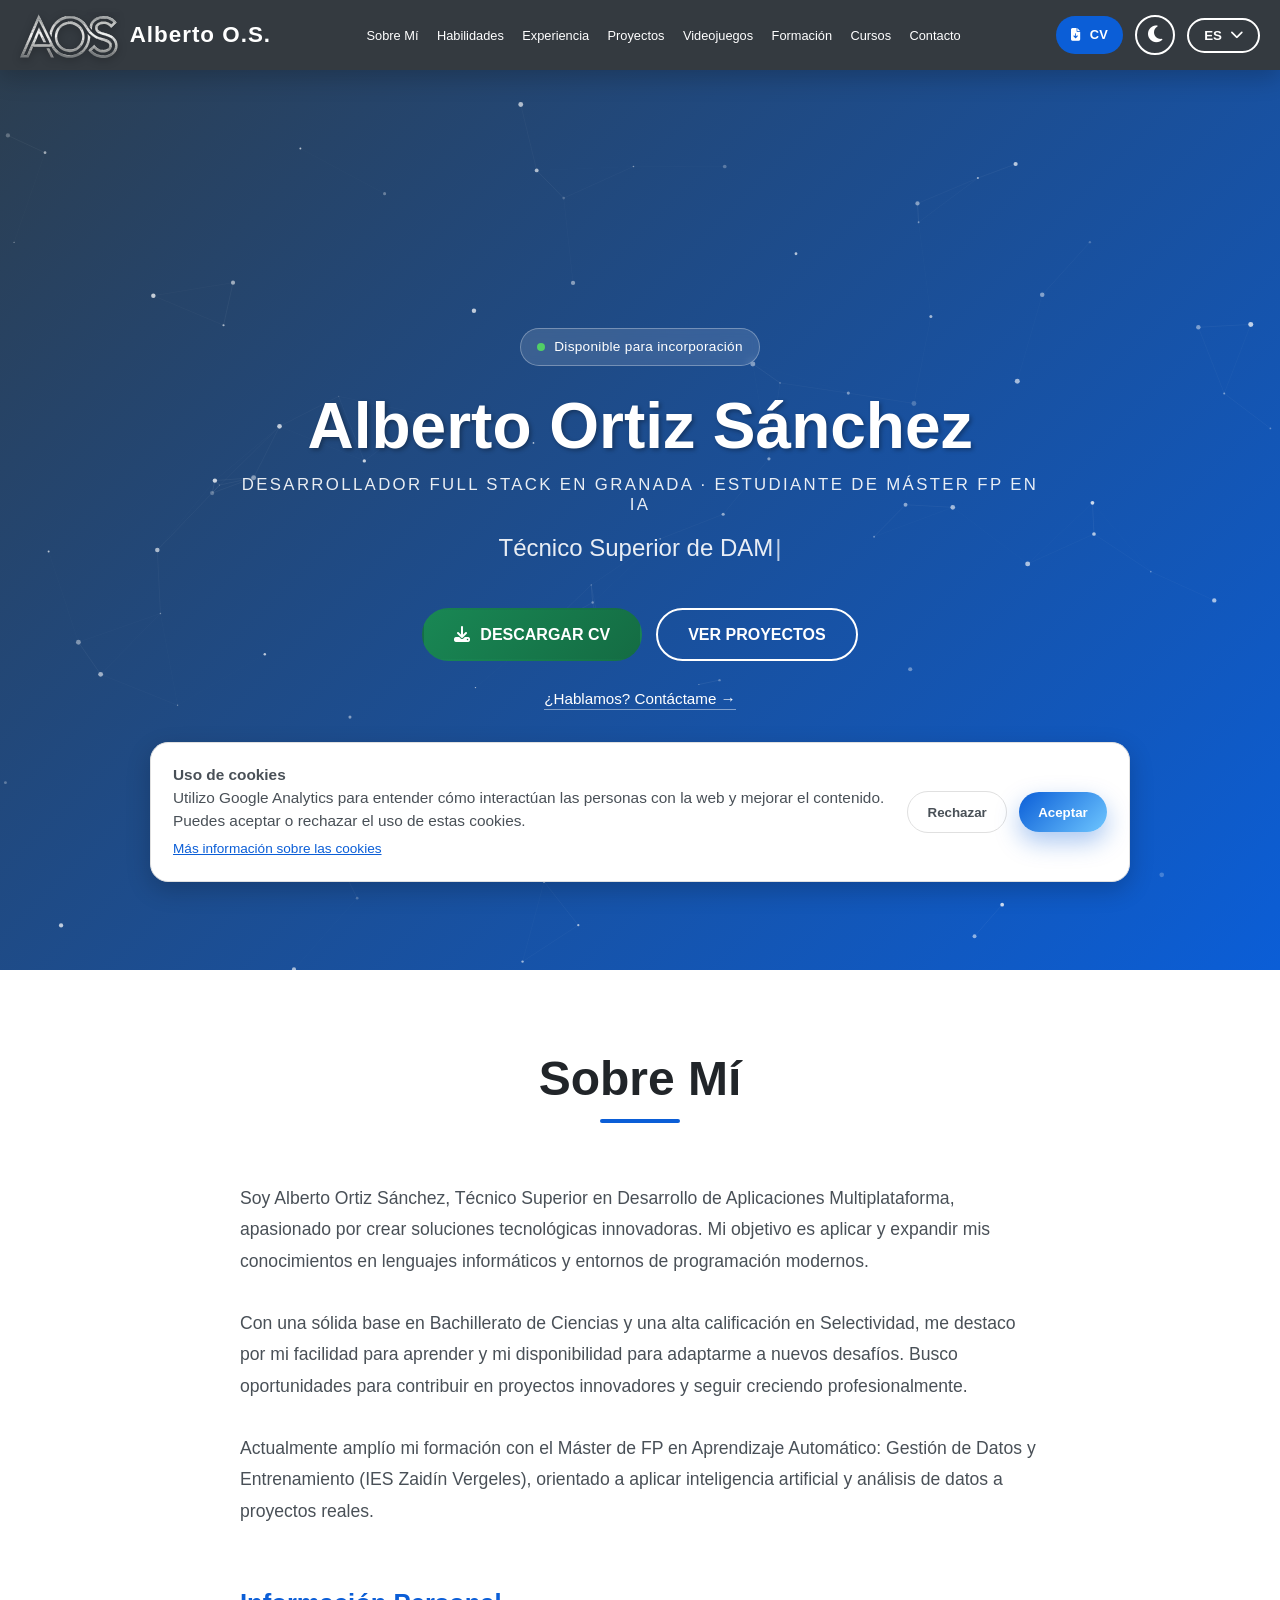
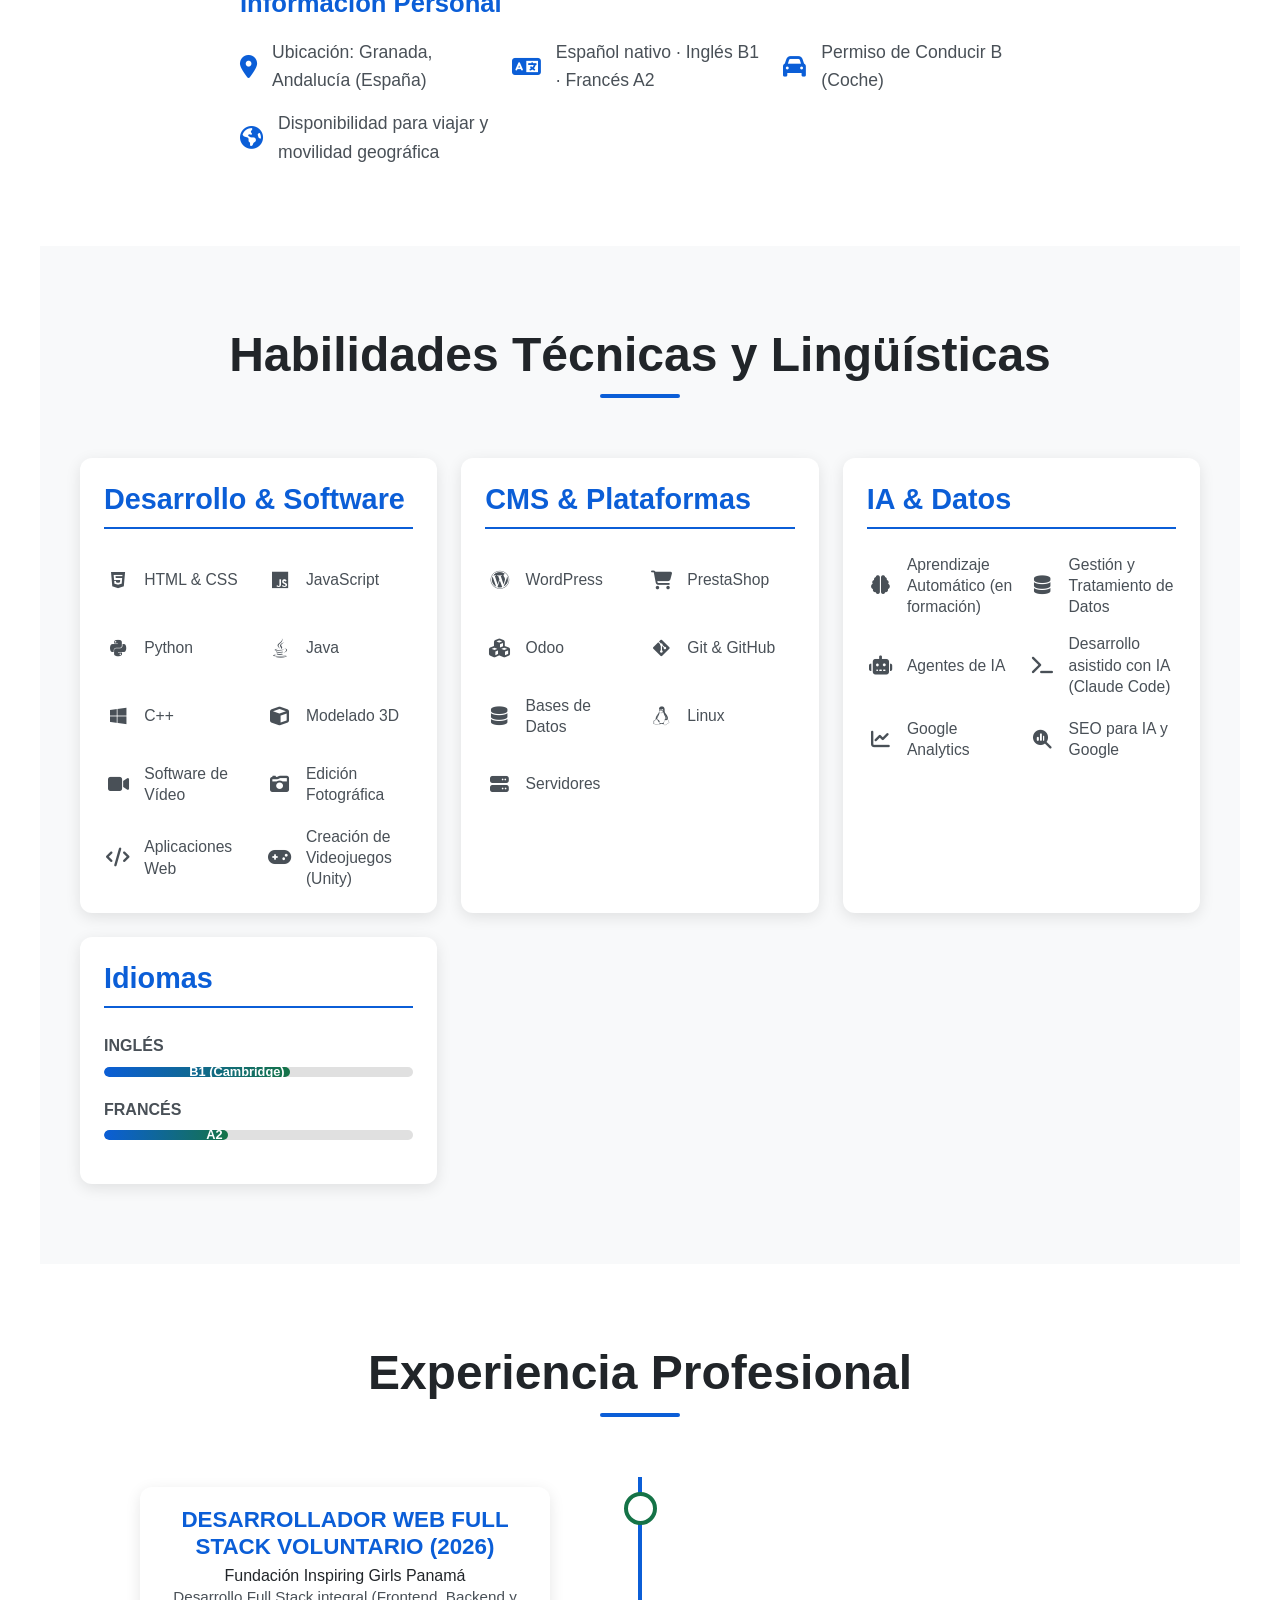
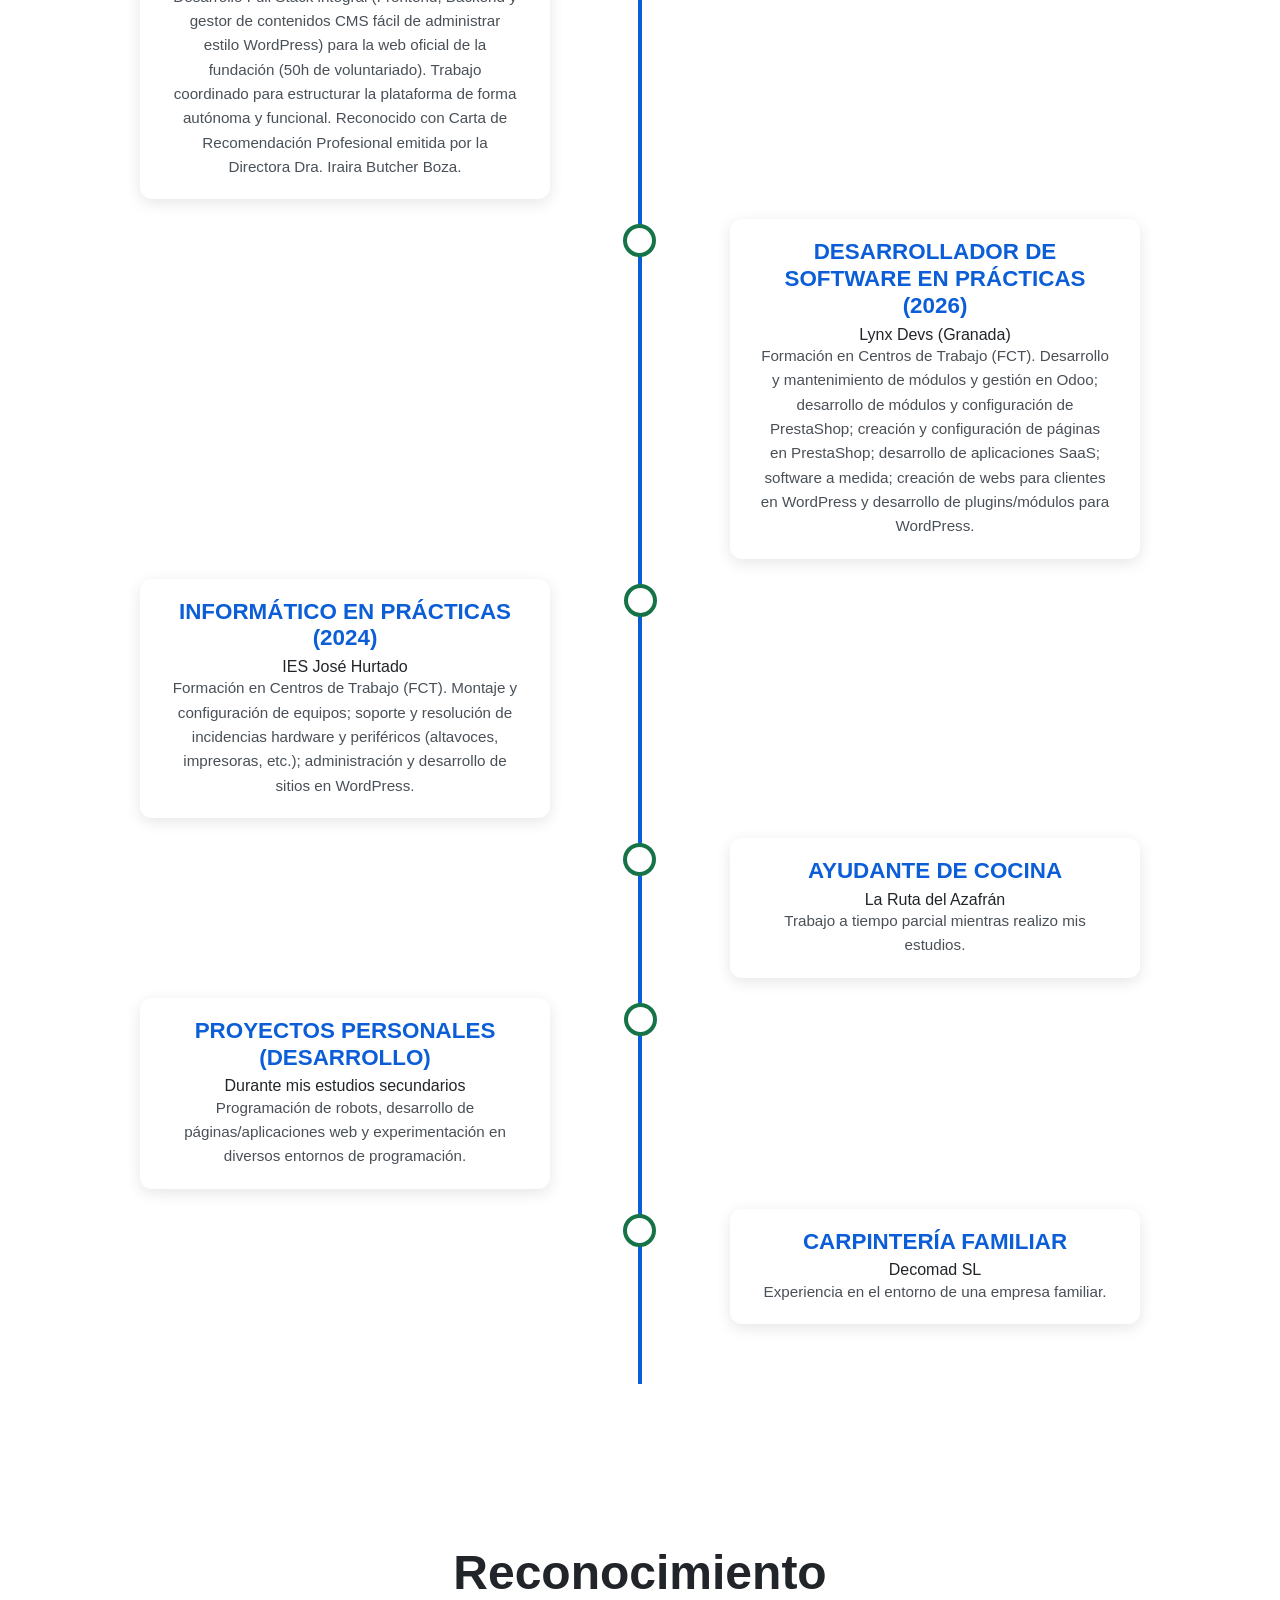
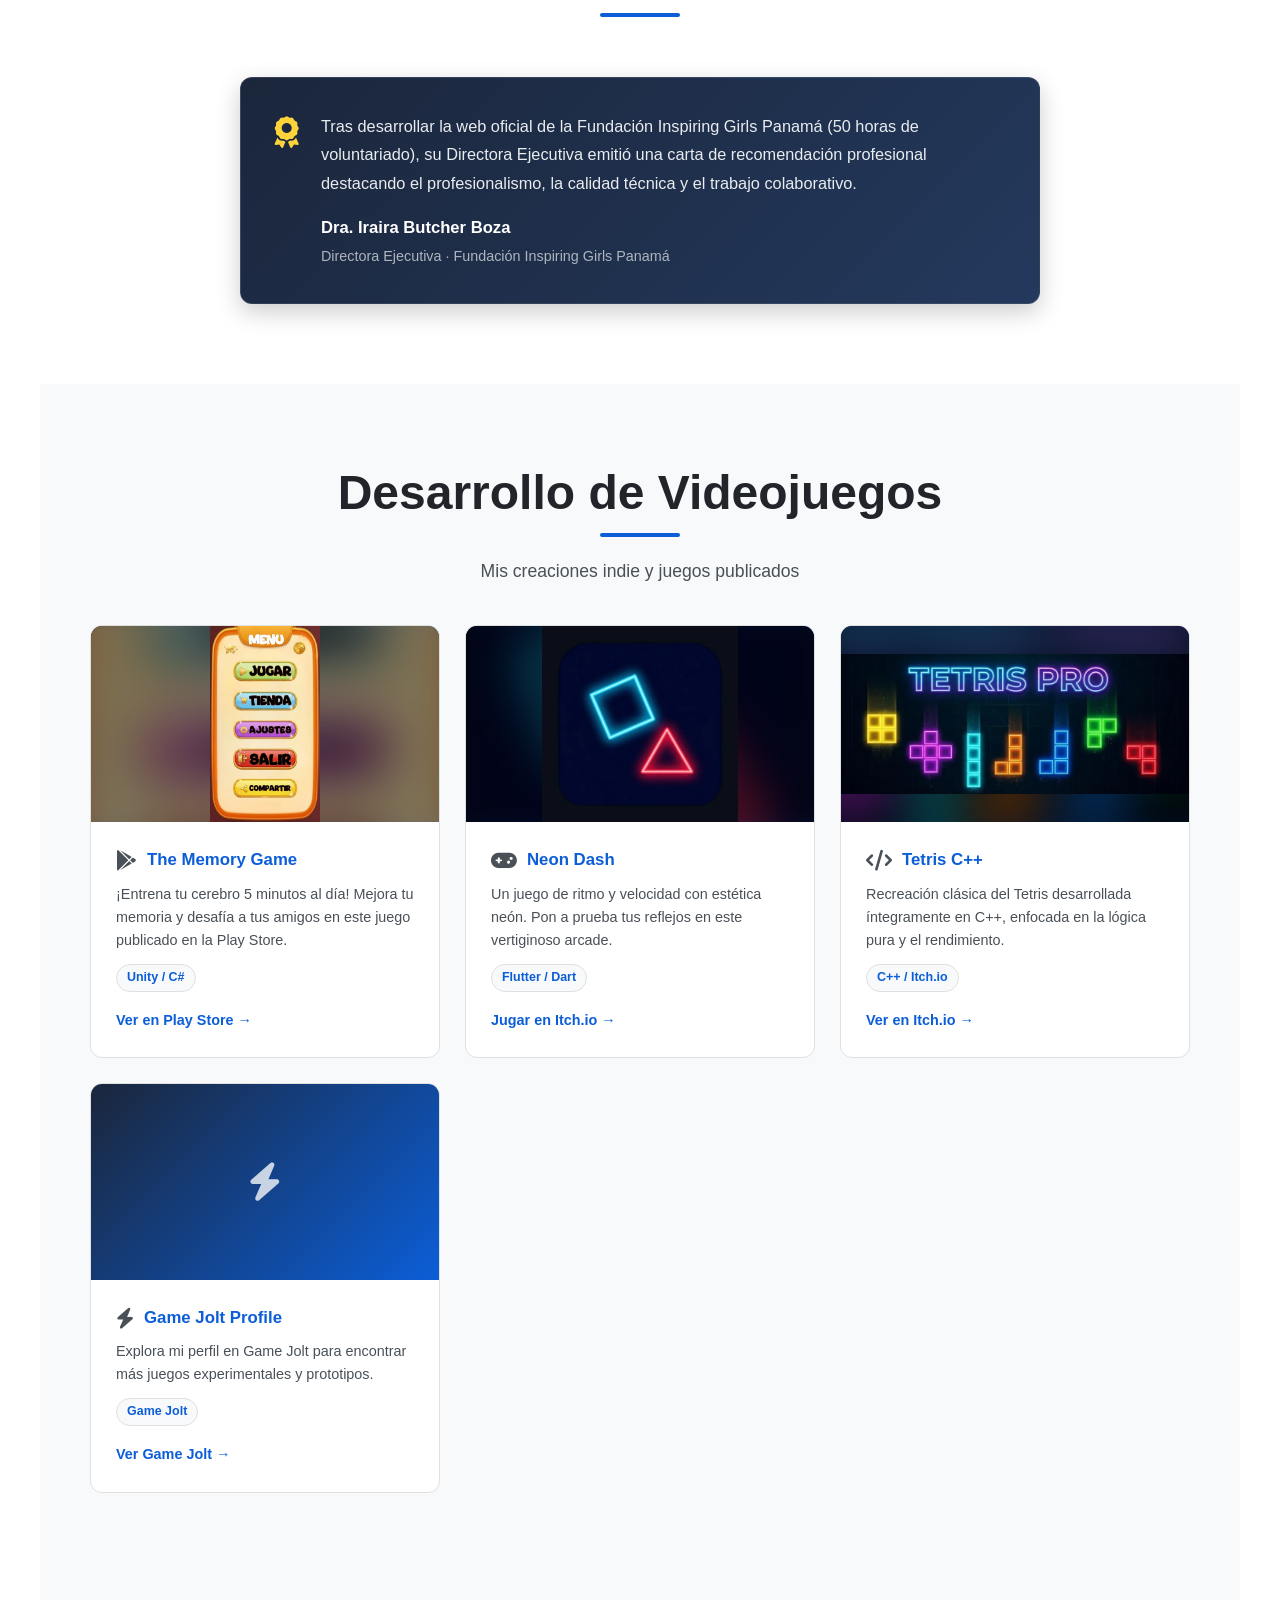
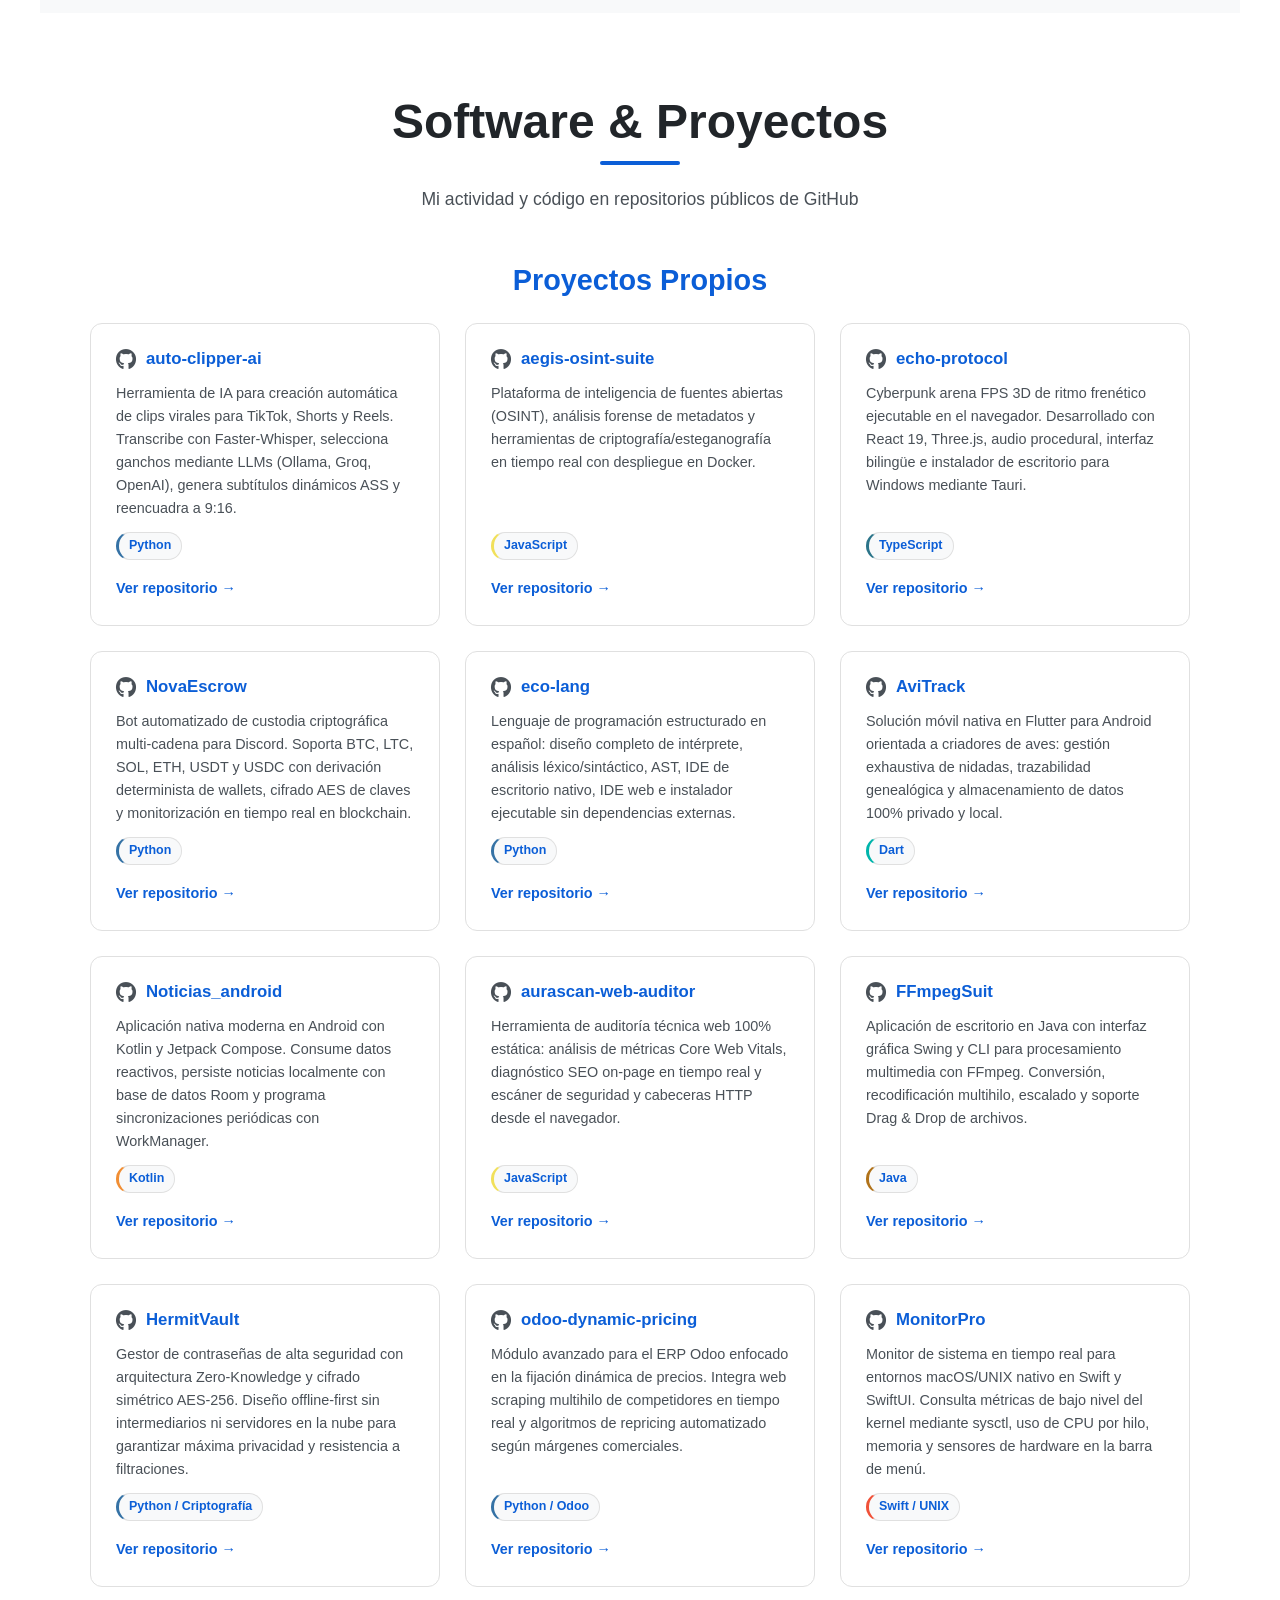
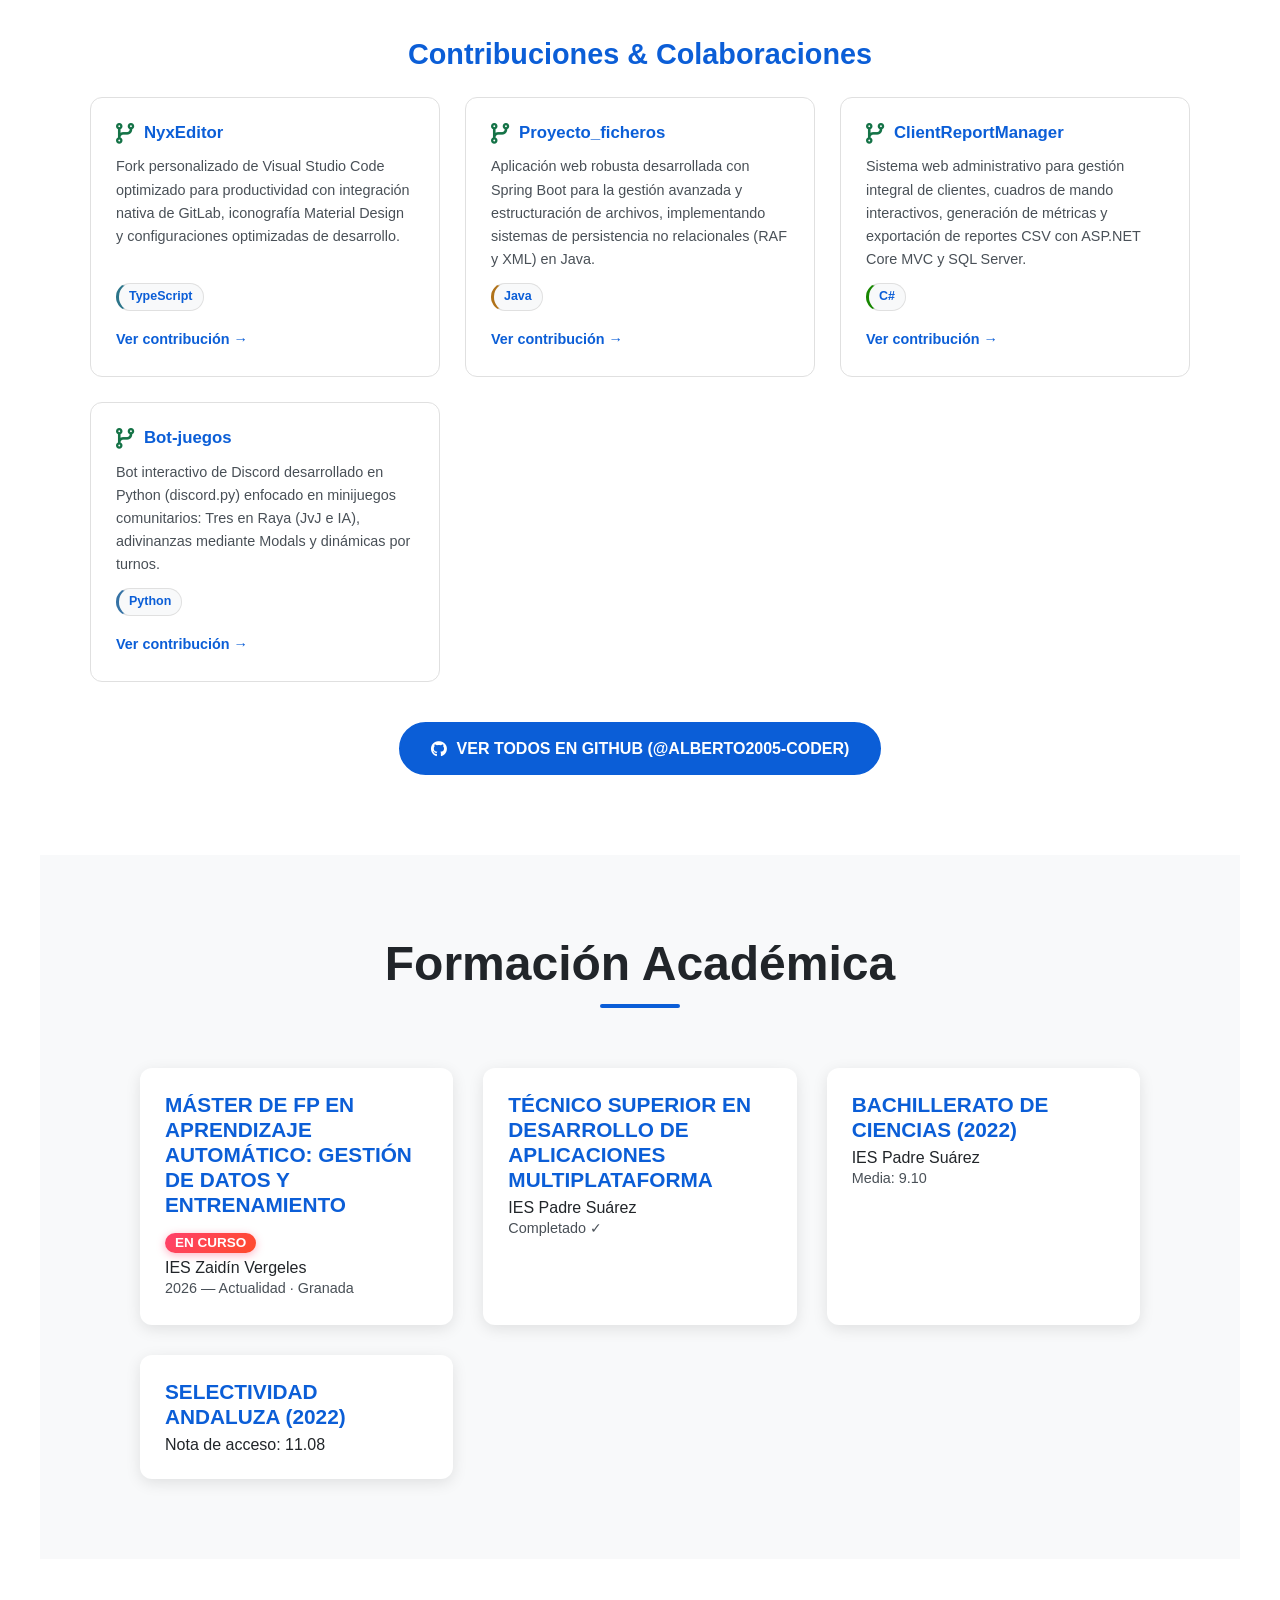
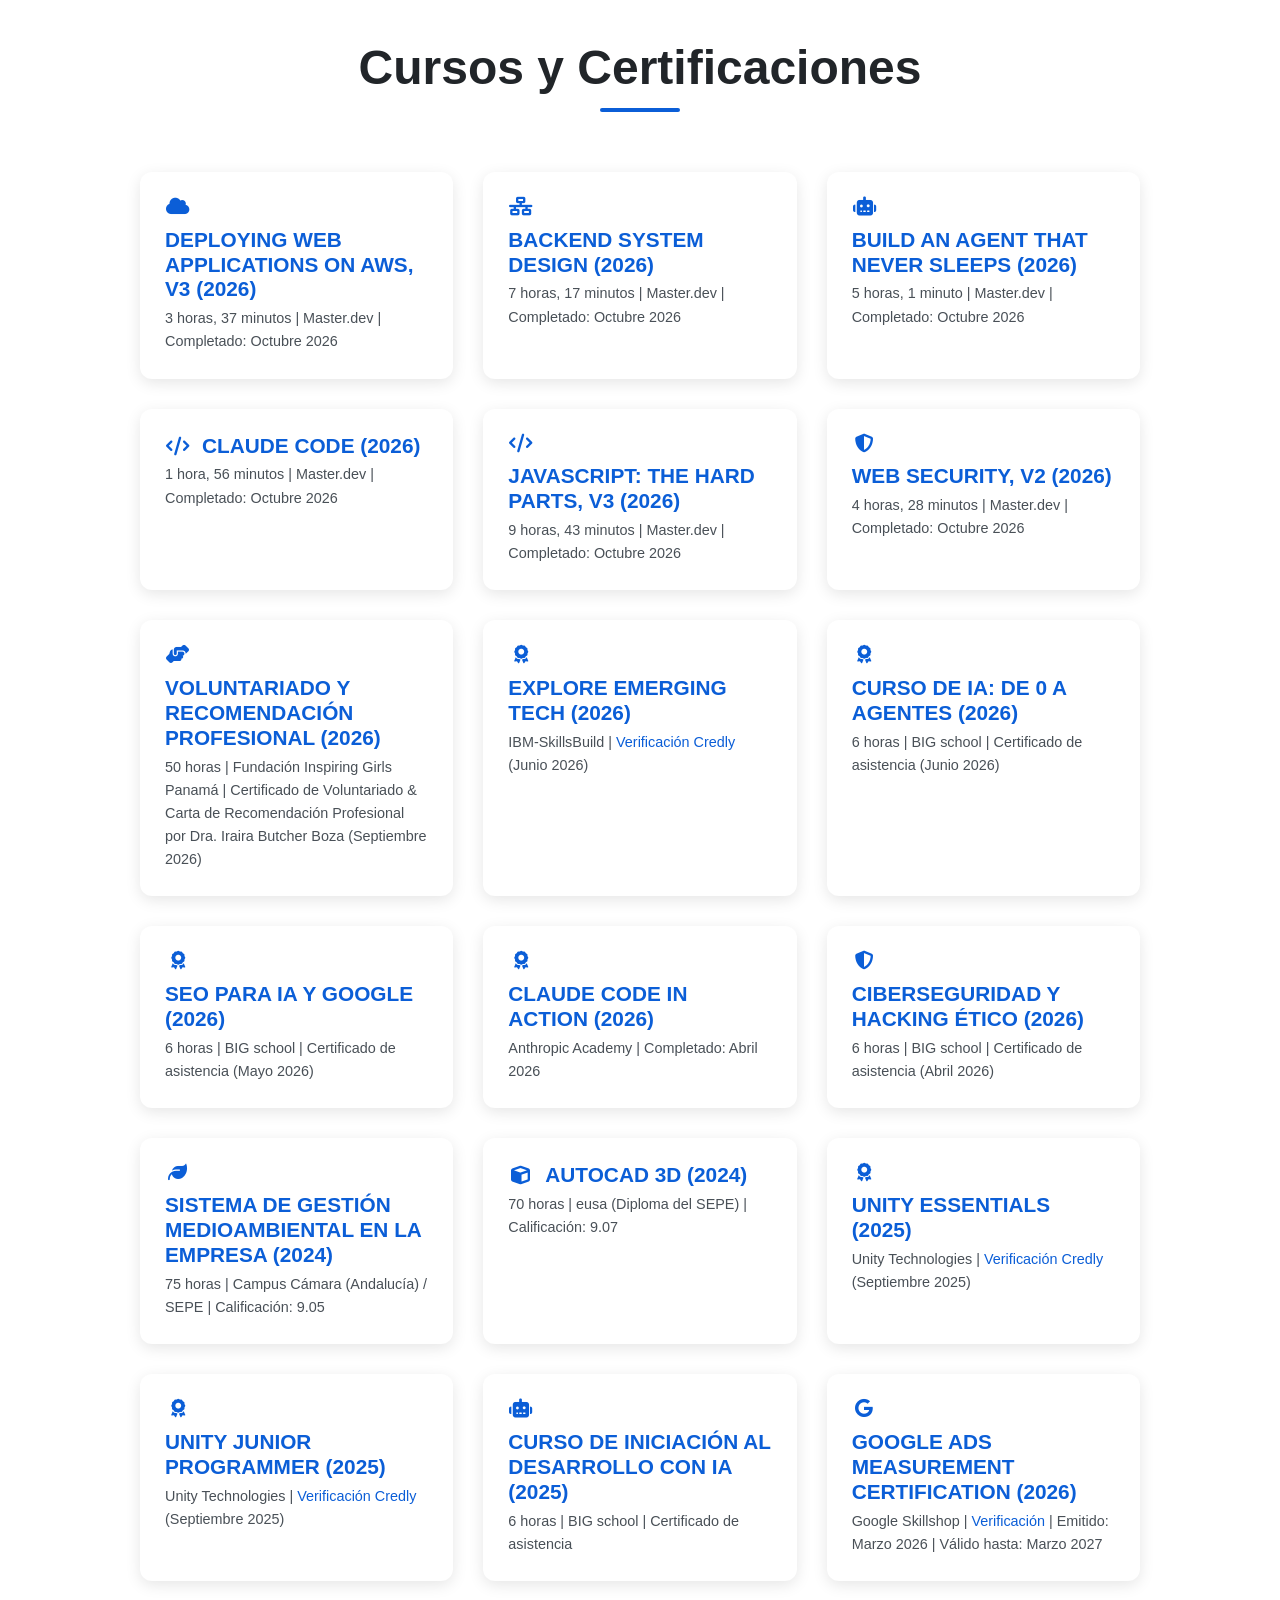
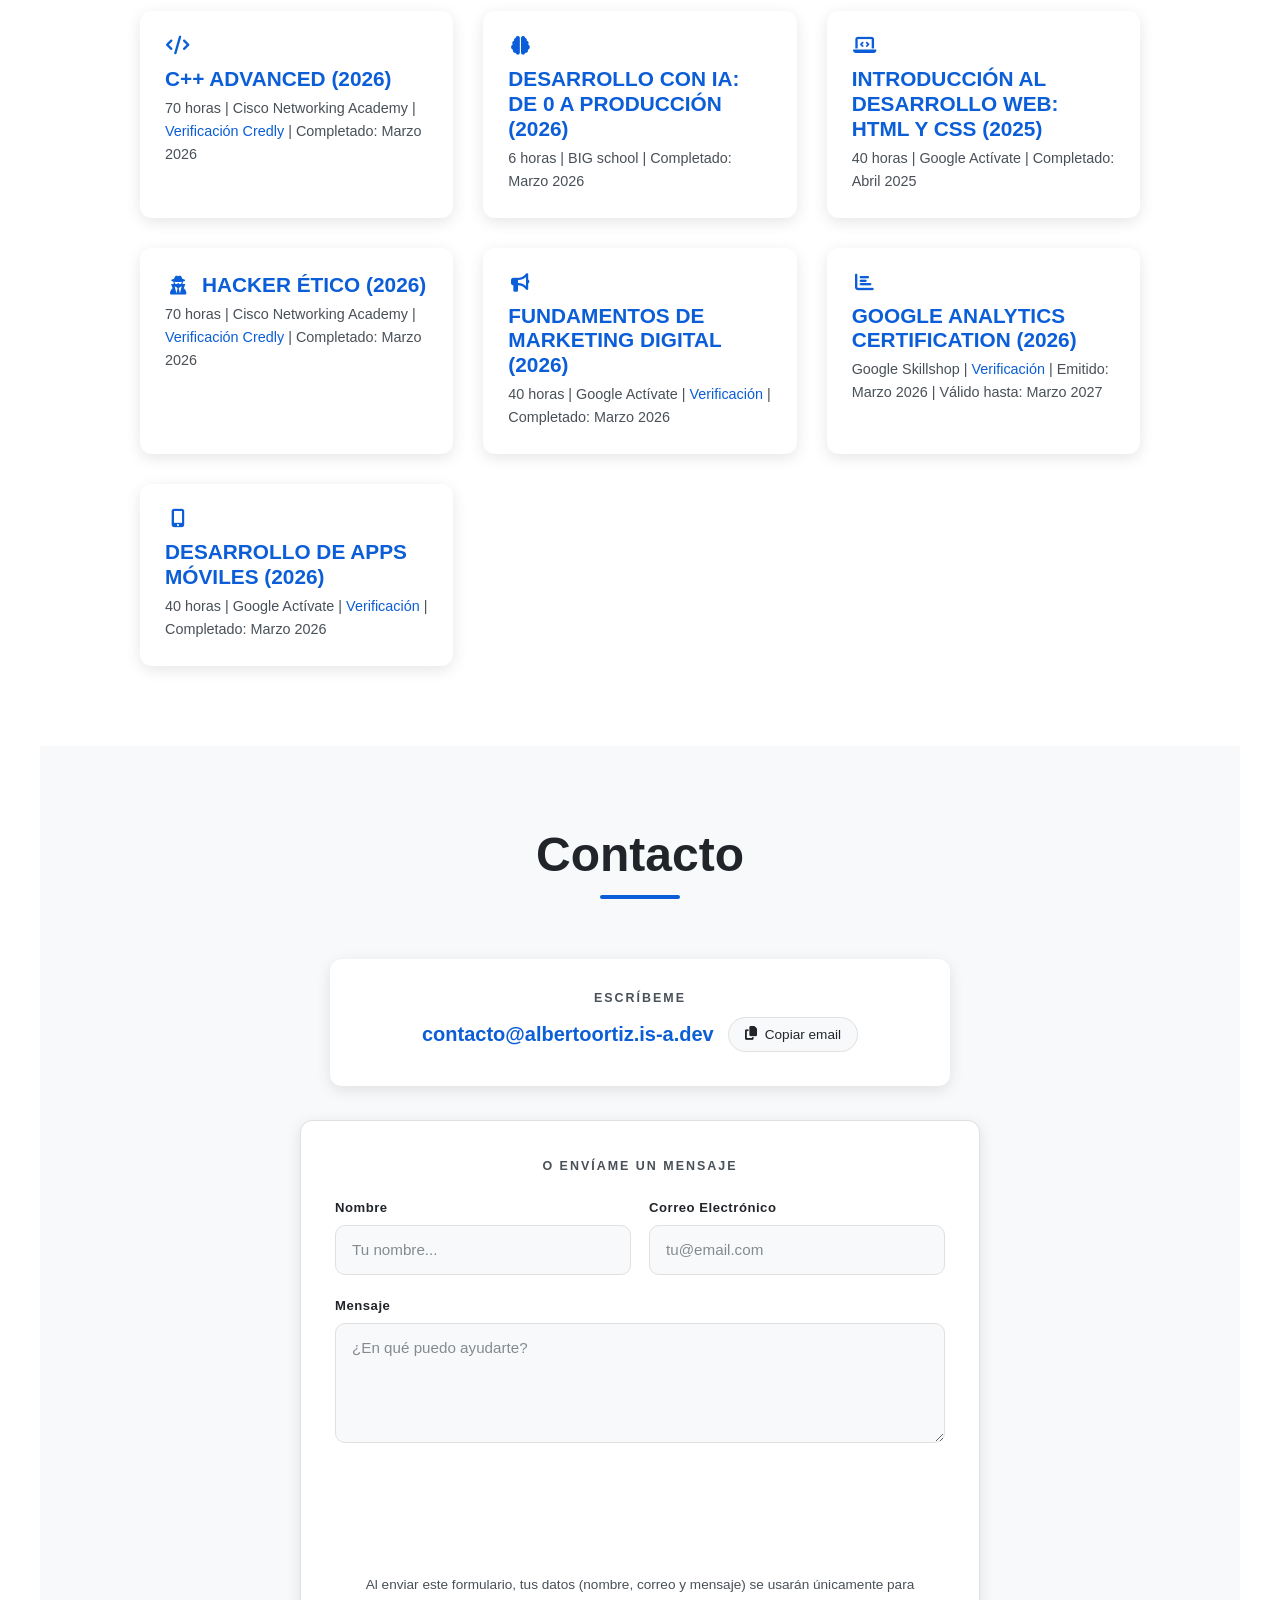
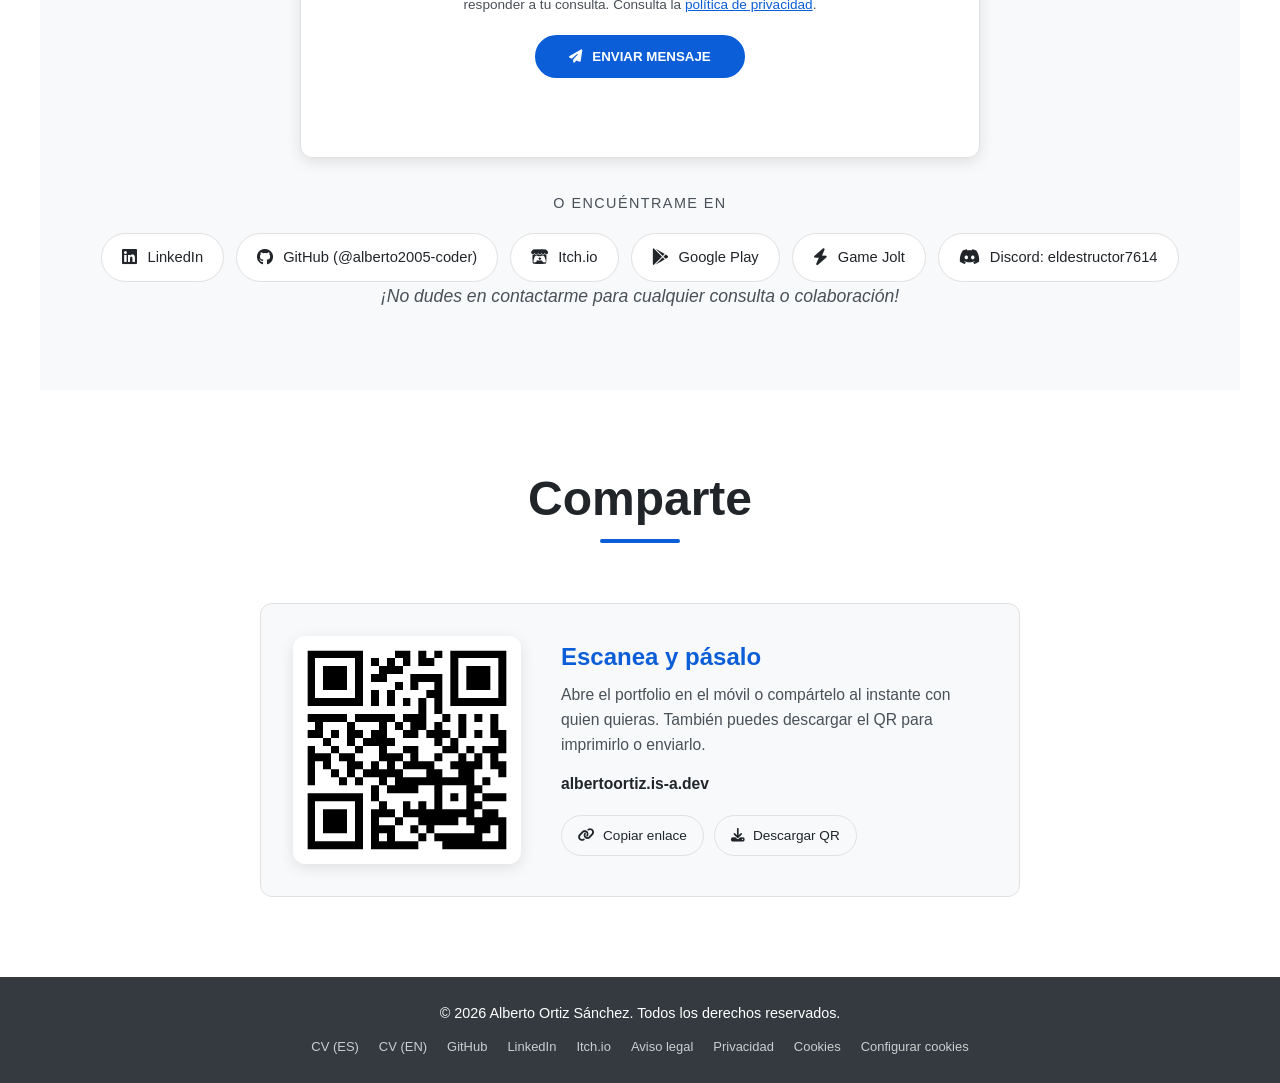
==== commit c111cc2b: "fix: correct 404 language, EN form redirect and reading progress La frase inglesa del 404 se leía co" ====
--- a/index.html
+++ b/index.html
@@ -34,6 +34,7 @@
     <link rel="apple-touch-icon" sizes="180x180" href="/assets/img/apple-touch-icon.png?v=3" />
     <meta name="apple-mobile-web-app-title" content="Alberto O.S.">
     <meta name="apple-mobile-web-app-capable" content="yes">
+    <meta name="mobile-web-app-capable" content="yes">
     <link rel="manifest" href="/site.webmanifest" />
     <meta name="theme-color" media="(prefers-color-scheme: light)" content="#ffffff">
     <meta name="theme-color" media="(prefers-color-scheme: dark)" content="#12121d">
@@ -3338,7 +3339,7 @@
         </div>
     </footer>
 
-    <script src="assets/js/script.js?v=20261103a" defer></script>
+    <script src="assets/js/script.js?v=20261104a" defer></script>
     <!-- Web3Forms + hCaptcha: carga diferida. El script del formulario (y el captcha con él)
          solo se descarga cuando el visitante se acerca a la sección de contacto
          (mejora el TBT y la puntuación de PageSpeed). -->
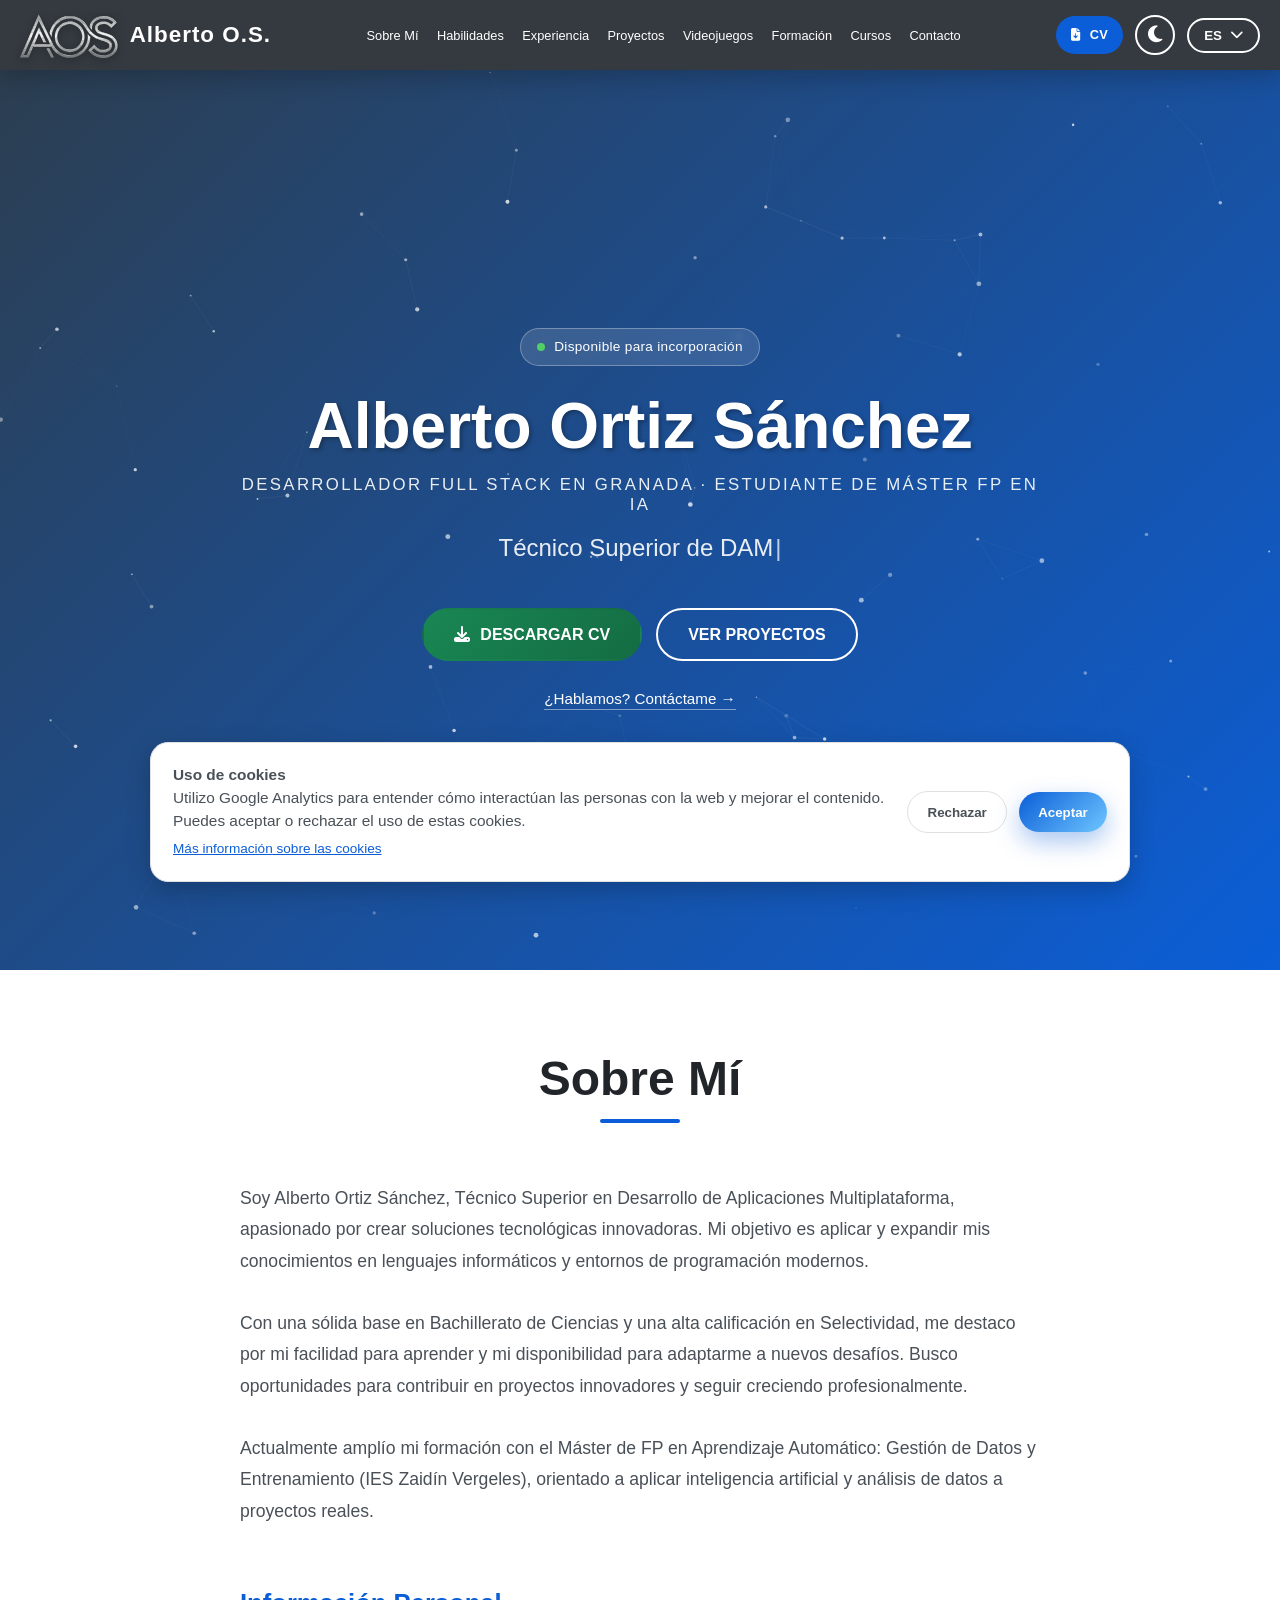
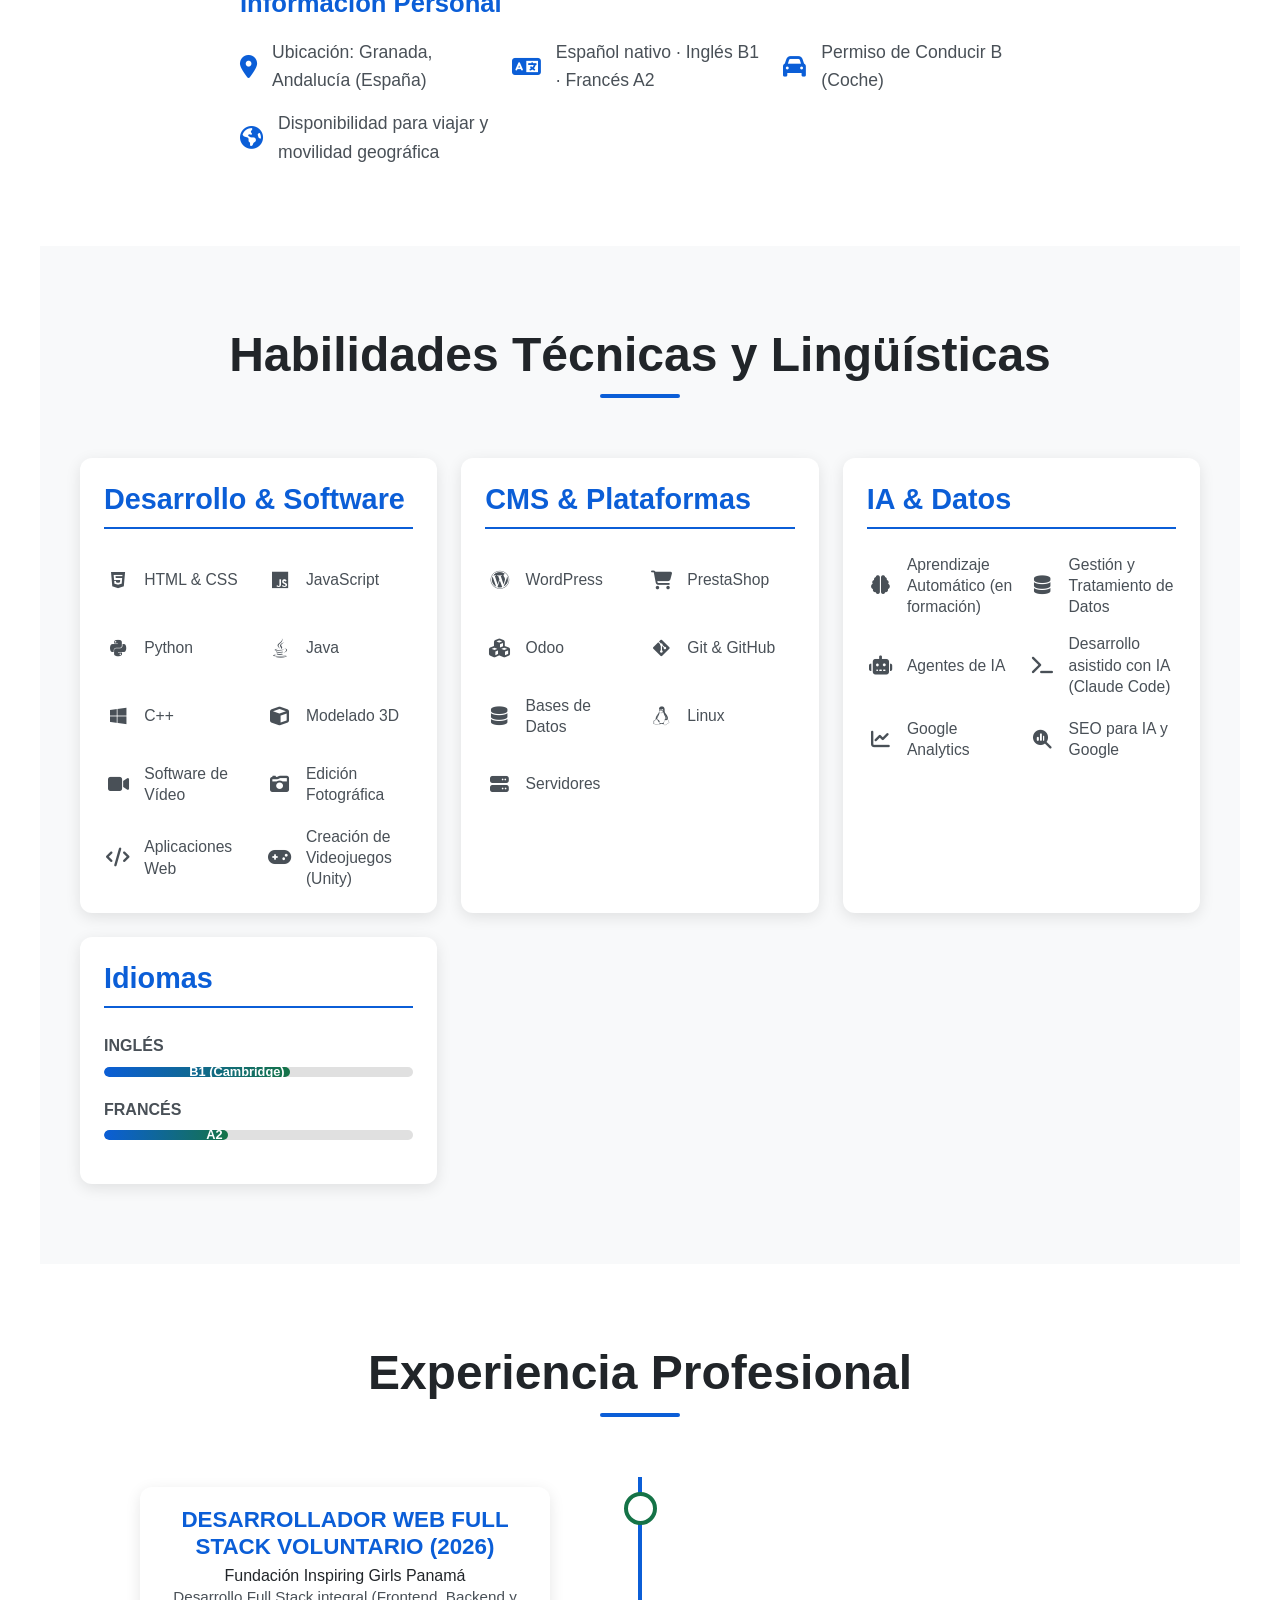
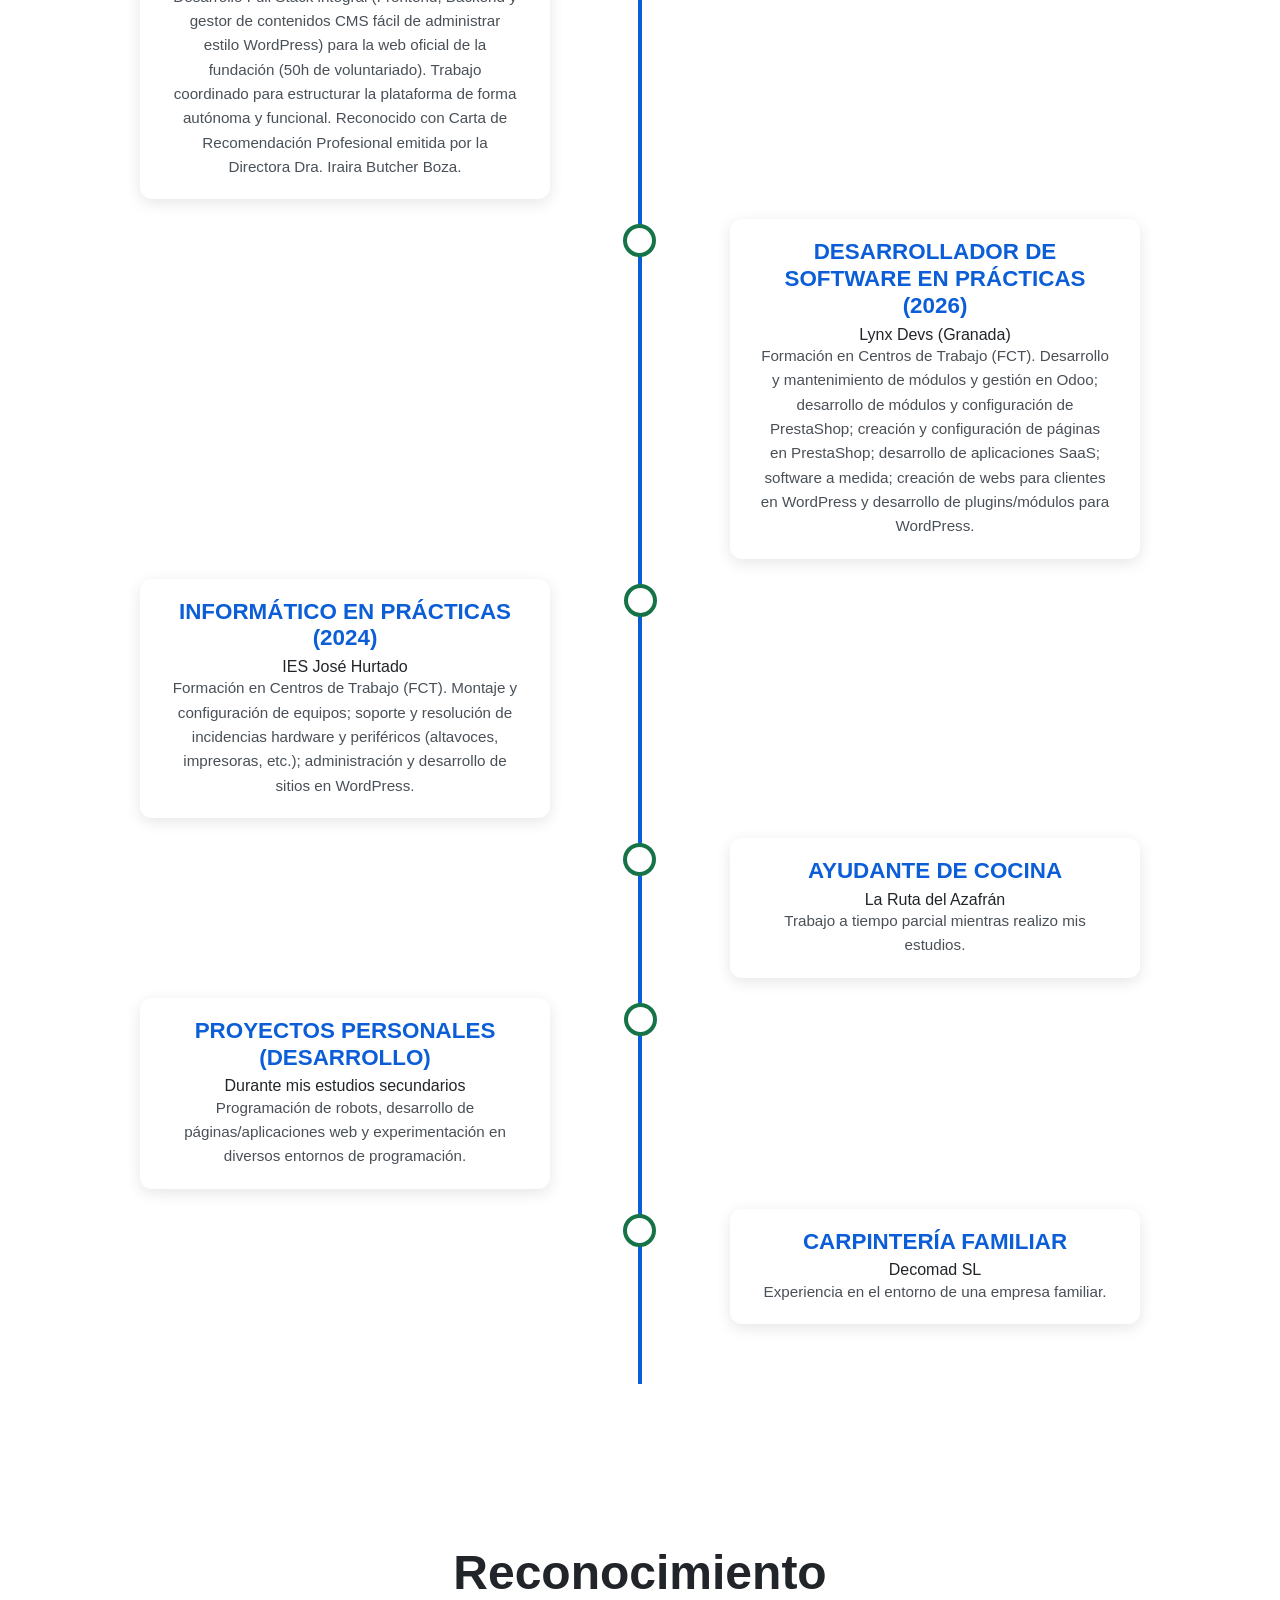
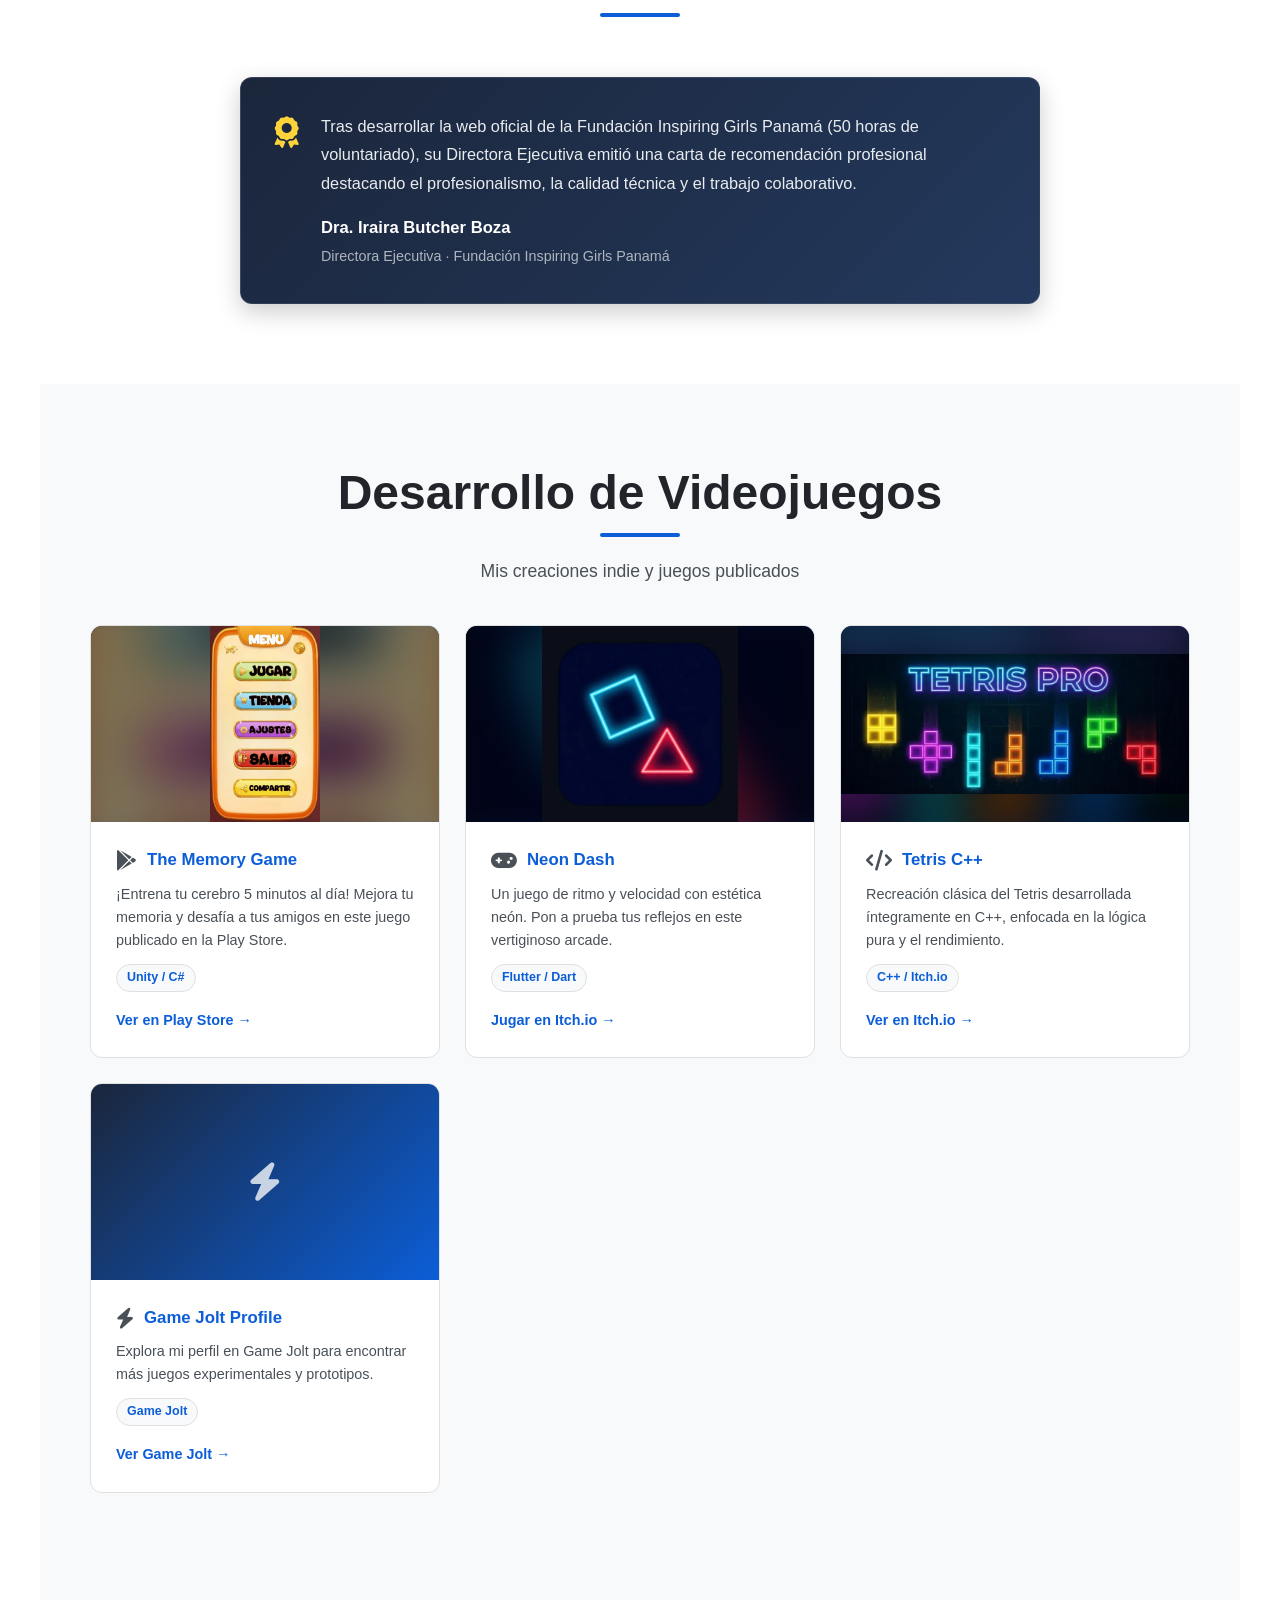
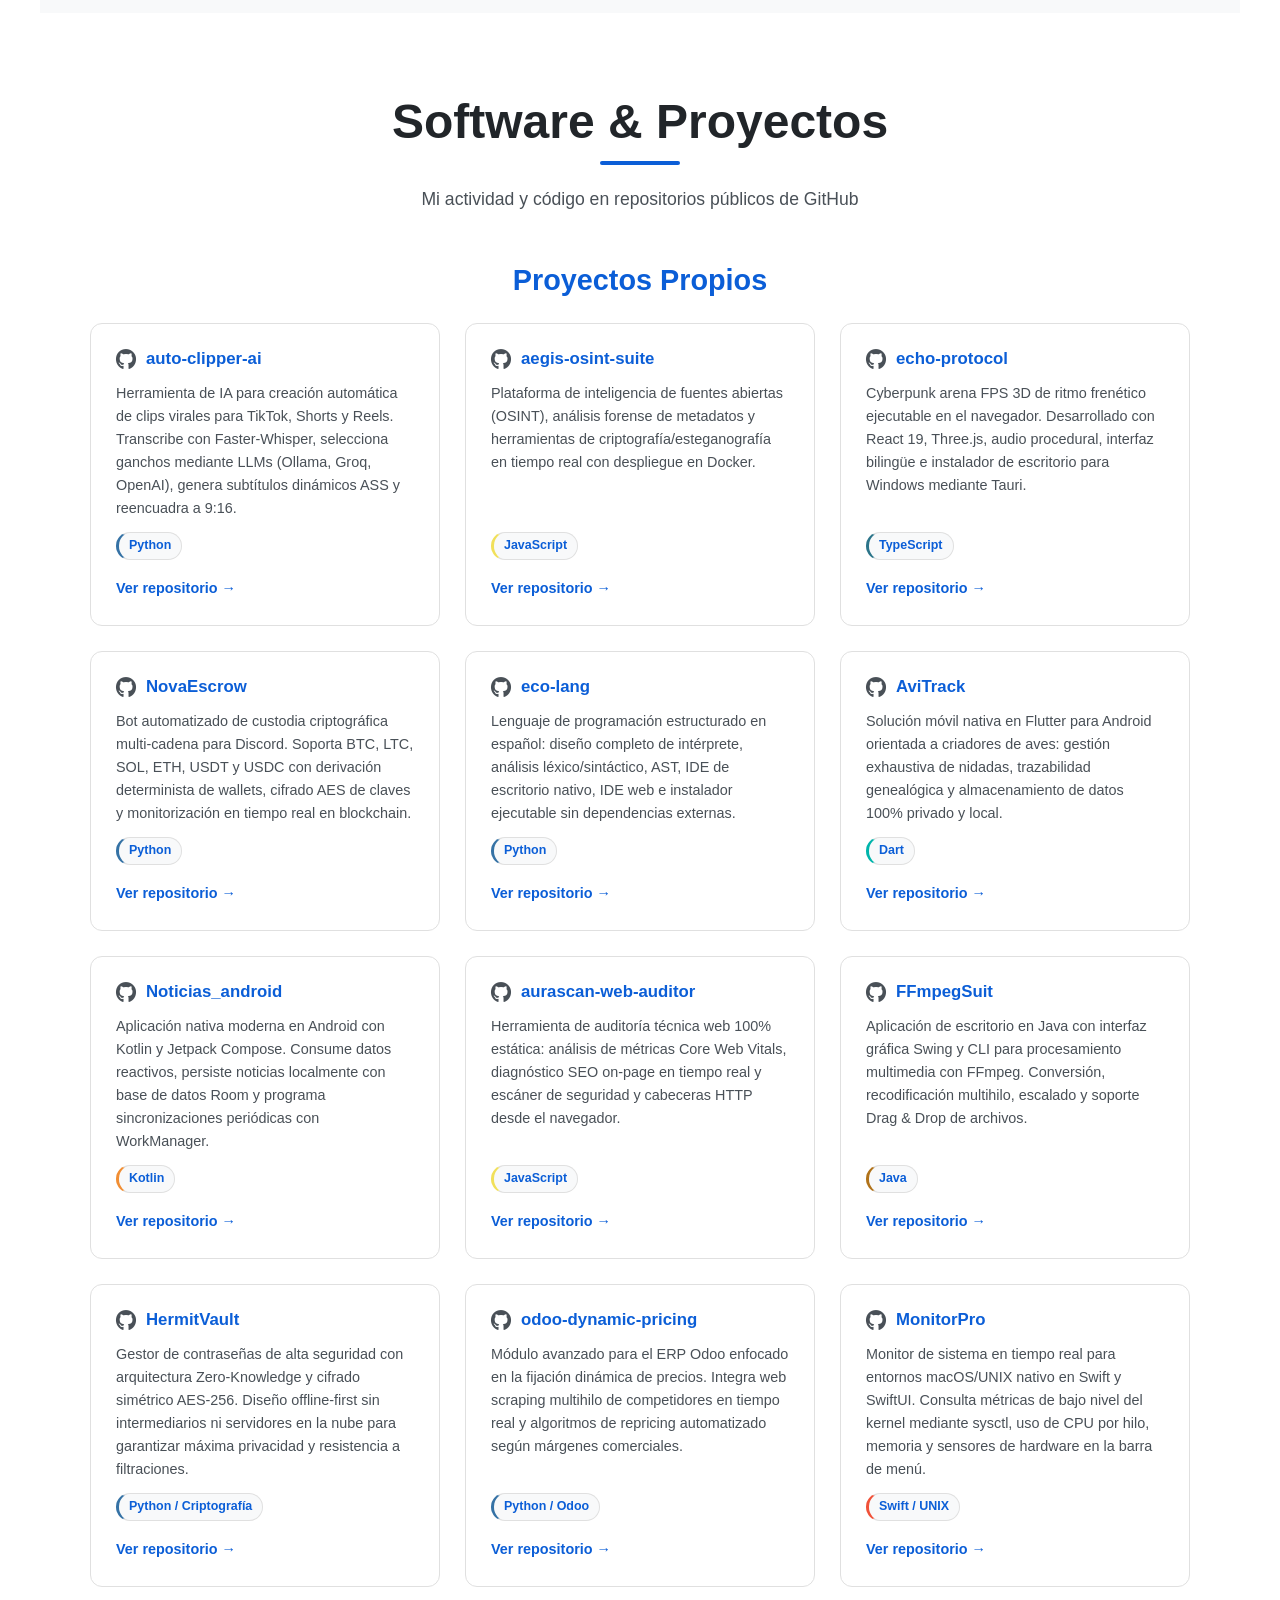
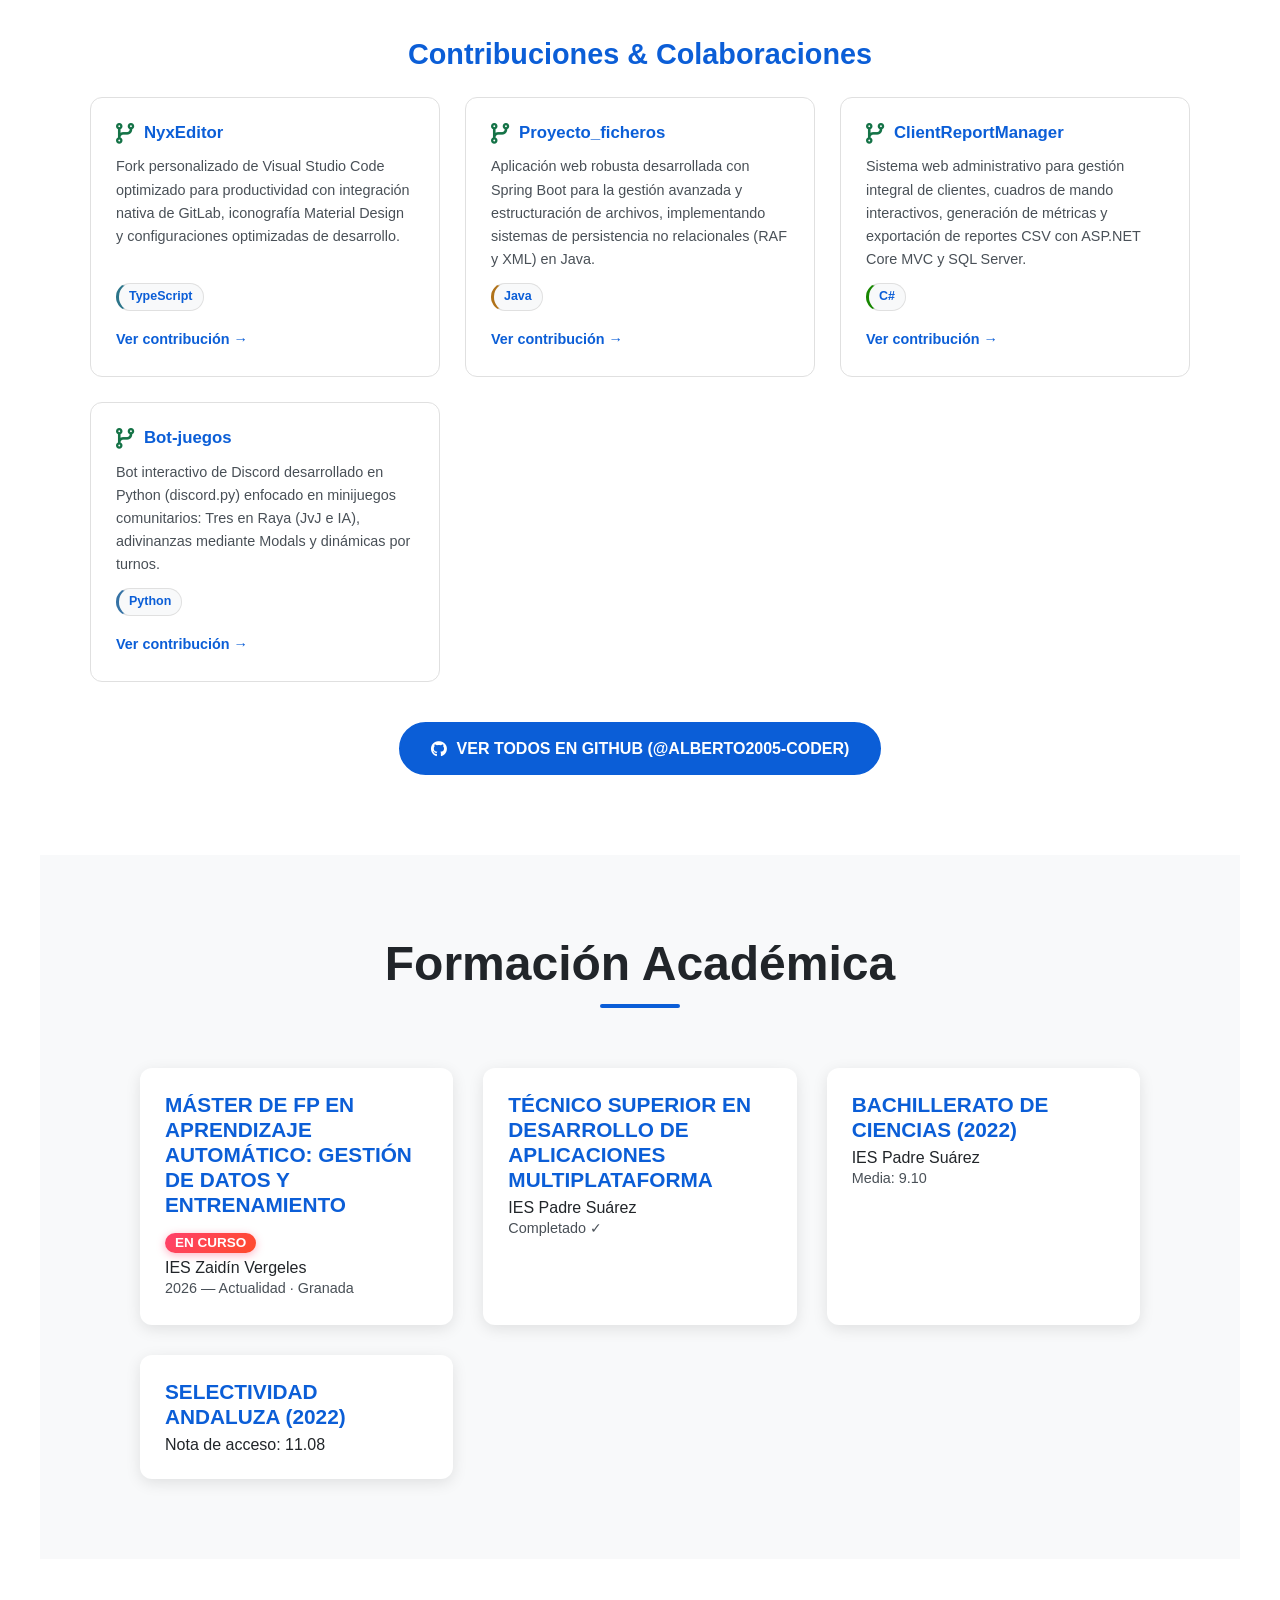
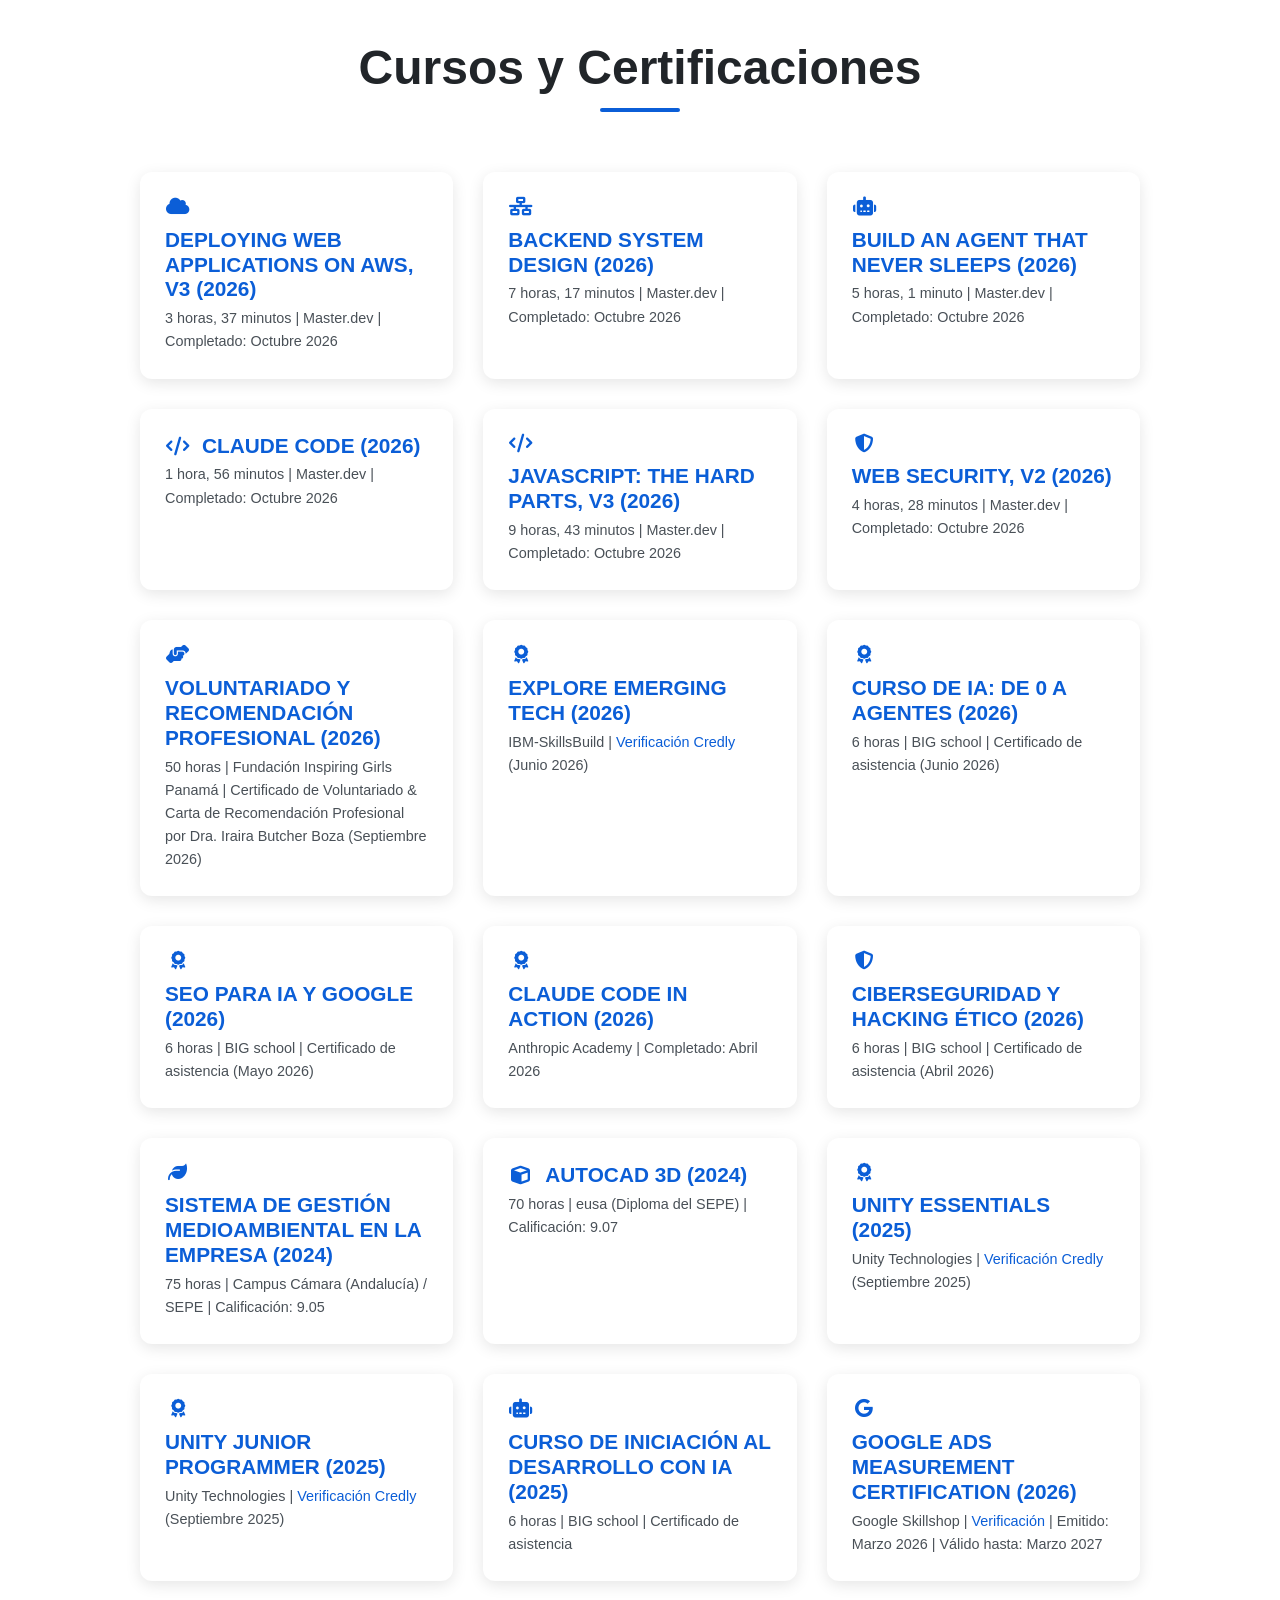
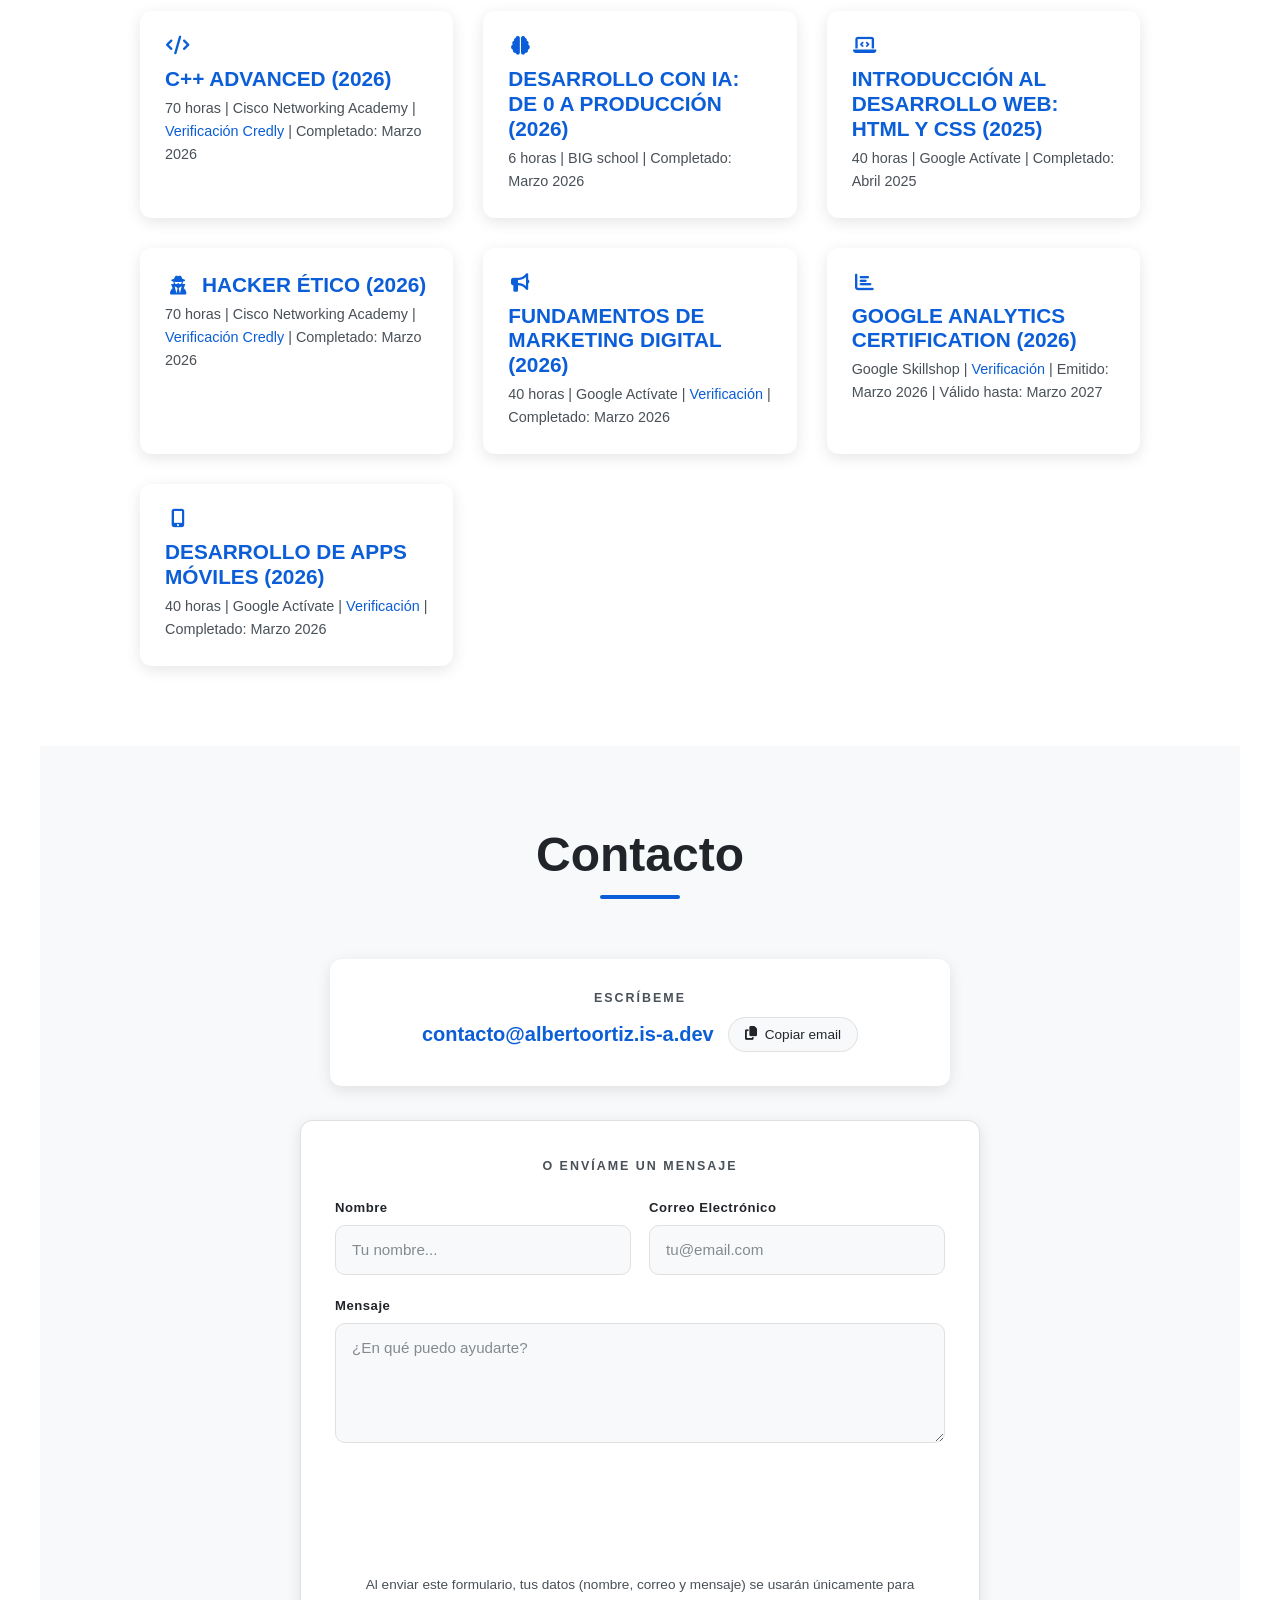
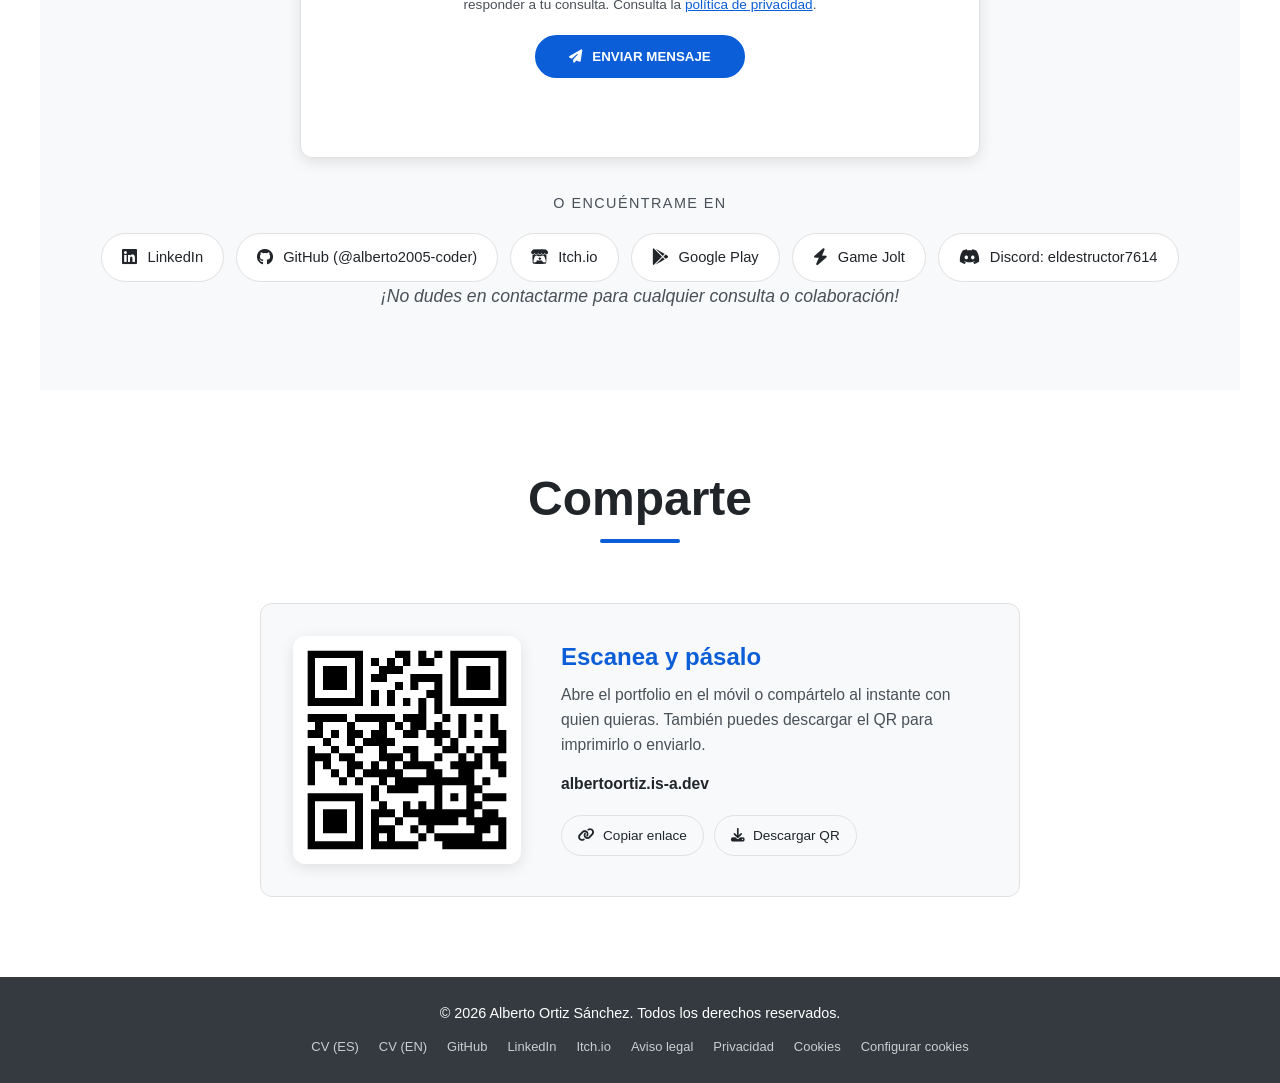
==== commit 218eee40: "seo: añadir cinco credenciales relevantes al JSON-LD Se declaran en hasCredential los cursos con más" ====
--- a/index.html
+++ b/index.html
@@ -151,6 +151,39 @@
         {
           "@type": "EducationalOccupationalCredential",
           "name": "Google Analytics Certification"
+        },
+        {
+          "@type": "EducationalOccupationalCredential",
+          "name": "Hacker Ético",
+          "recognizedBy": { "@type": "Organization", "name": "Cisco Networking Academy" },
+          "url": "https://www.credly.com/badges/cbbc40dd-e7c8-4a72-bcbb-d0f4eae5fac7/public_url",
+          "dateCreated": "2026-03"
+        },
+        {
+          "@type": "EducationalOccupationalCredential",
+          "name": "C++ Advanced",
+          "recognizedBy": { "@type": "Organization", "name": "Cisco Networking Academy" },
+          "url": "https://www.credly.com/badges/fe838dbd-dc8d-4795-befd-1ff16d6648d5/public_url",
+          "dateCreated": "2026-03"
+        },
+        {
+          "@type": "EducationalOccupationalCredential",
+          "name": "Unity Junior Programmer",
+          "recognizedBy": { "@type": "Organization", "name": "Unity Technologies" },
+          "url": "https://www.credly.com/badges/48be8870-9d4e-439f-ab88-239d94d8c008/public_url",
+          "dateCreated": "2025-09"
+        },
+        {
+          "@type": "EducationalOccupationalCredential",
+          "name": "Backend System Design",
+          "recognizedBy": { "@type": "Organization", "name": "Master.dev" },
+          "dateCreated": "2026-10"
+        },
+        {
+          "@type": "EducationalOccupationalCredential",
+          "name": "JavaScript: The Hard Parts, v3",
+          "recognizedBy": { "@type": "Organization", "name": "Master.dev" },
+          "dateCreated": "2026-10"
         }
       ],
       "sameAs": [
@@ -166,6 +199,7 @@
         "Aprendizaje Automático",
         "Desarrollo de Videojuegos",
         "Ciberseguridad & OSINT",
+        "Hacking Ético",
         "Criptografía y Cifrado AES-256",
         "Creación de Compiladores e Intérpretes",
         "Python (Faster-Whisper, Ollama)",
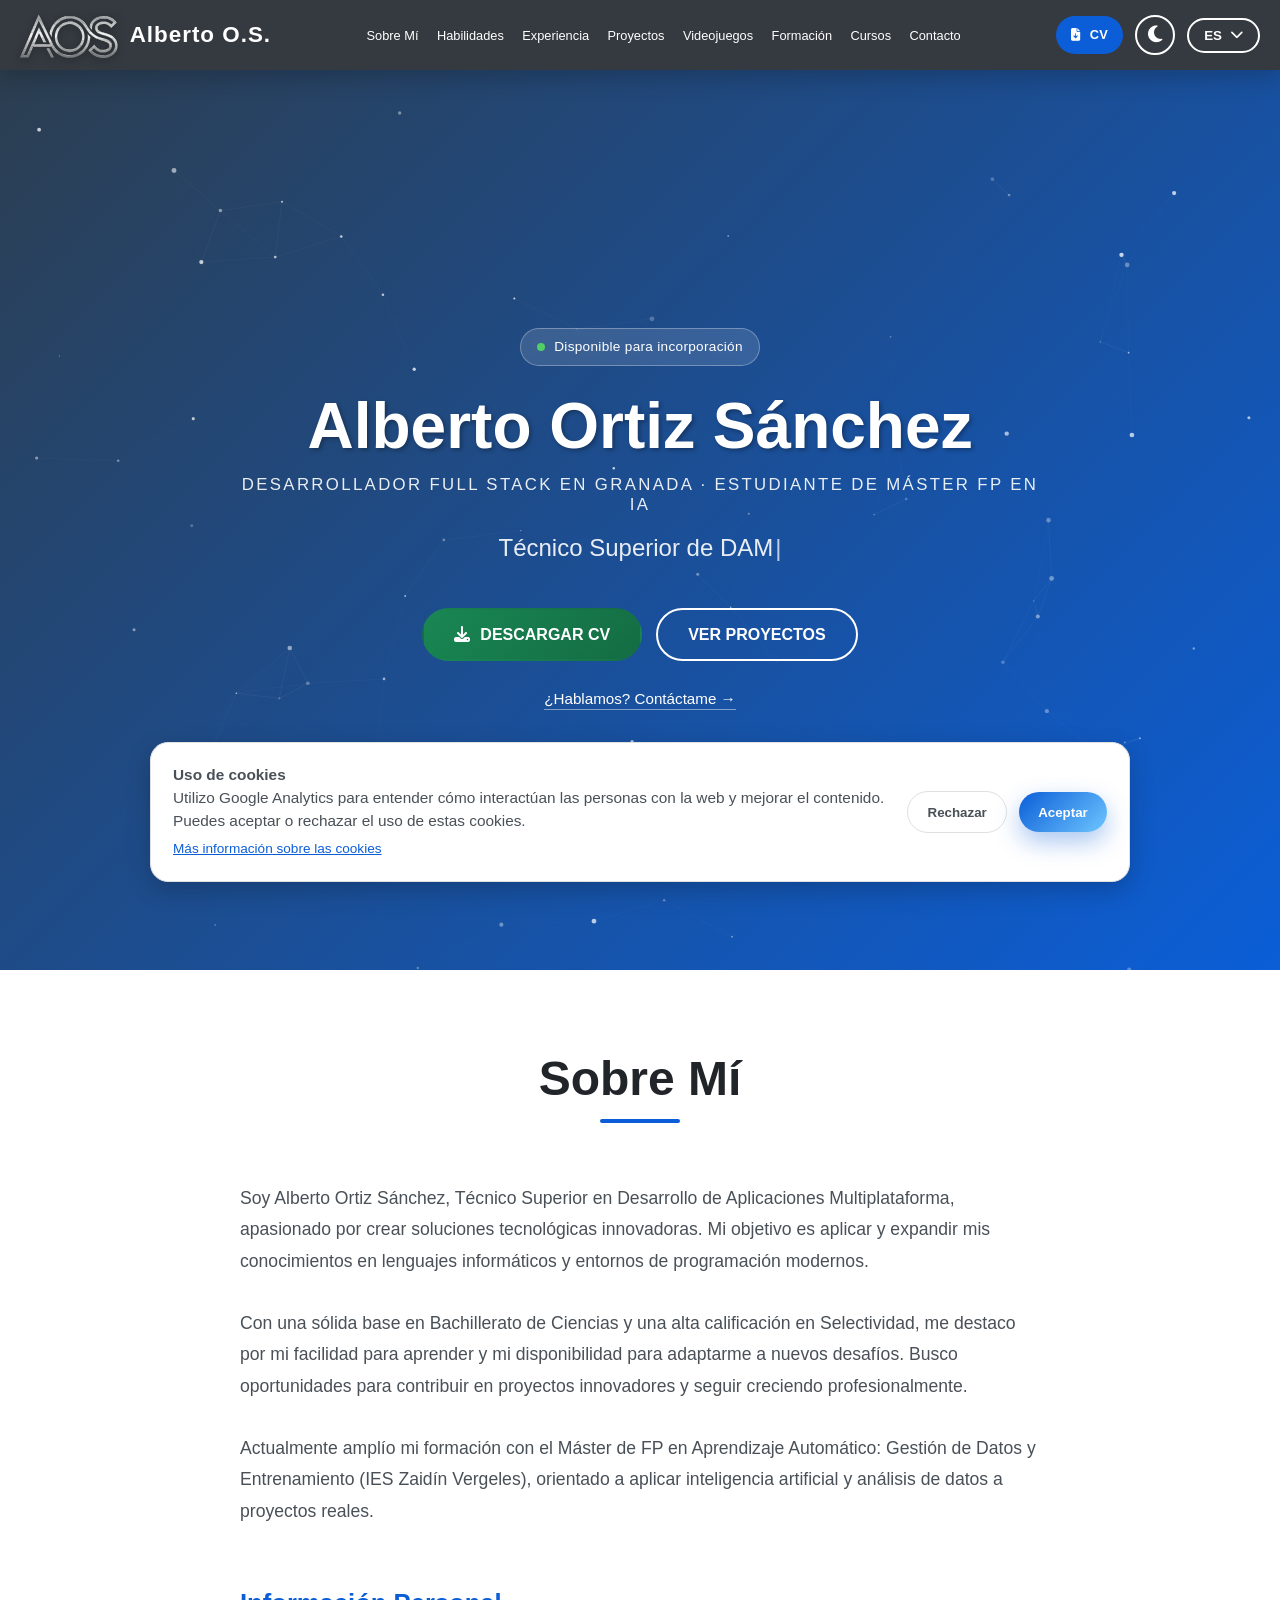
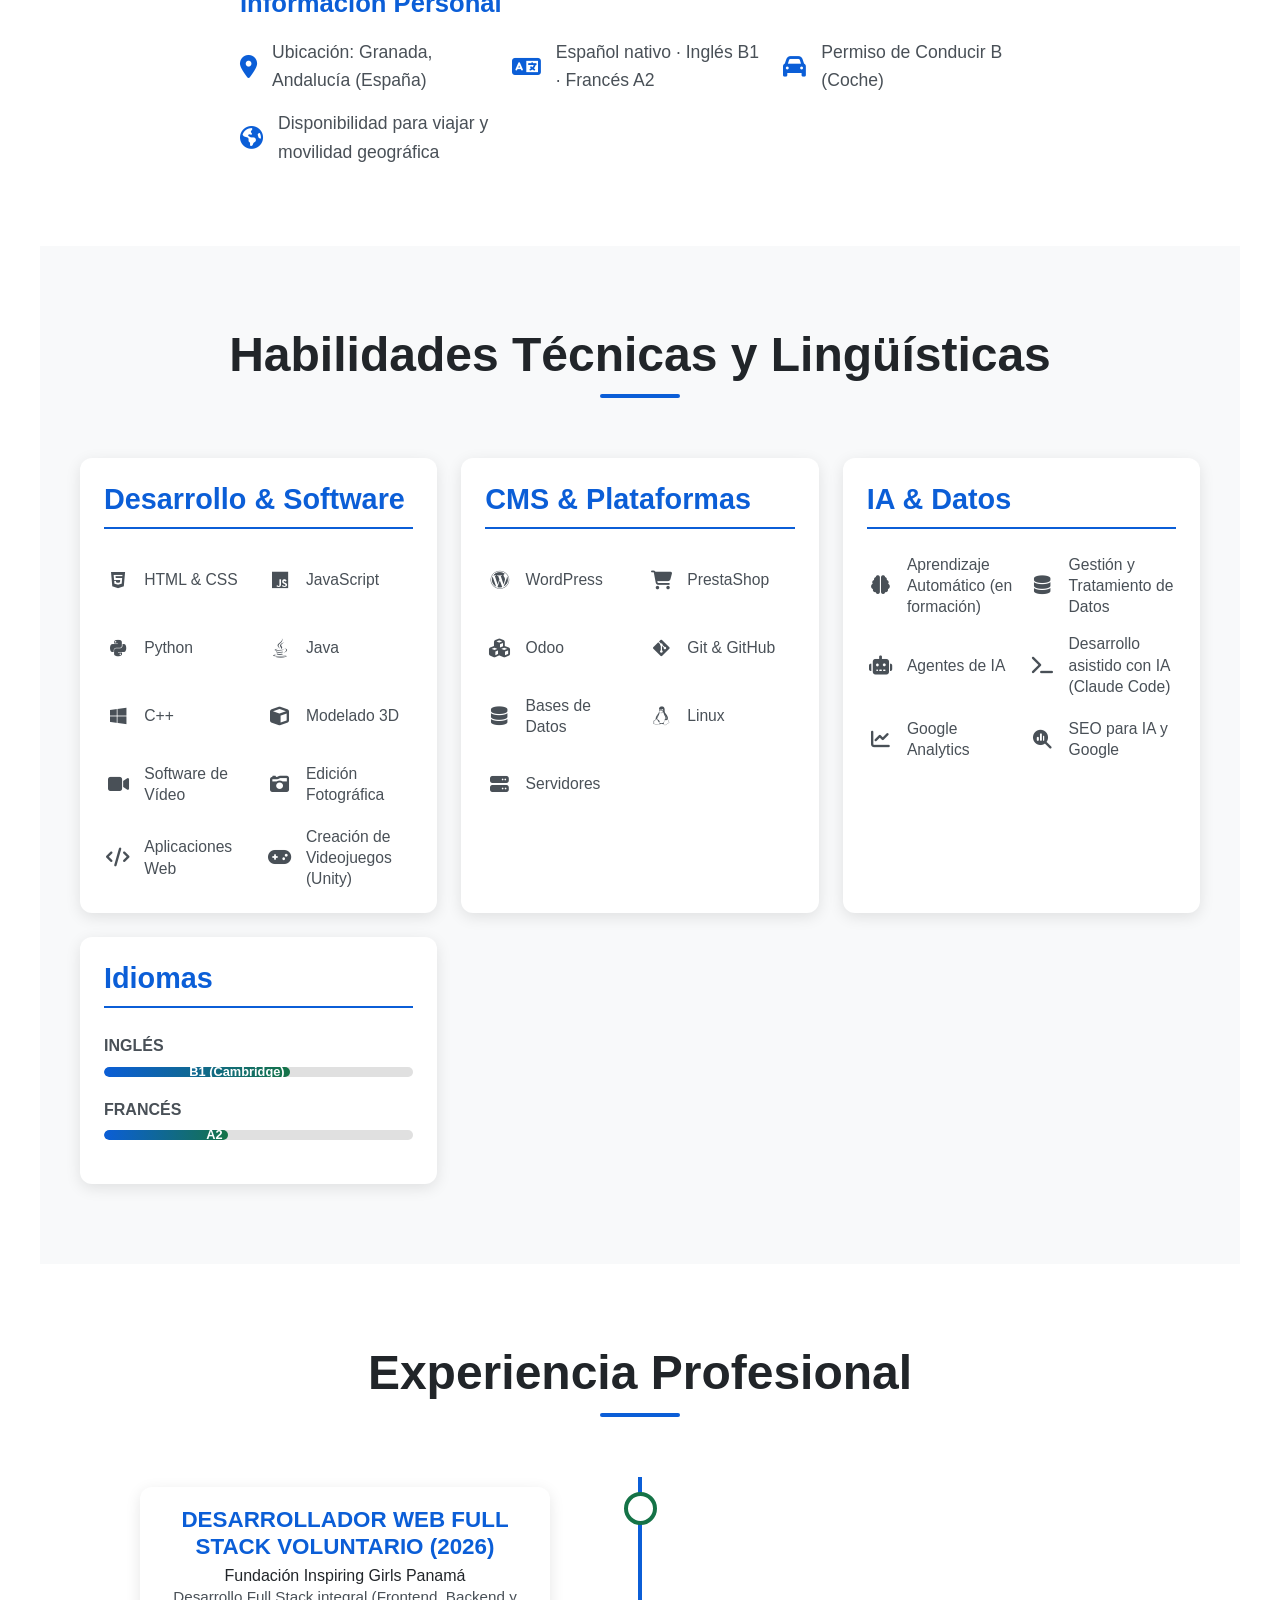
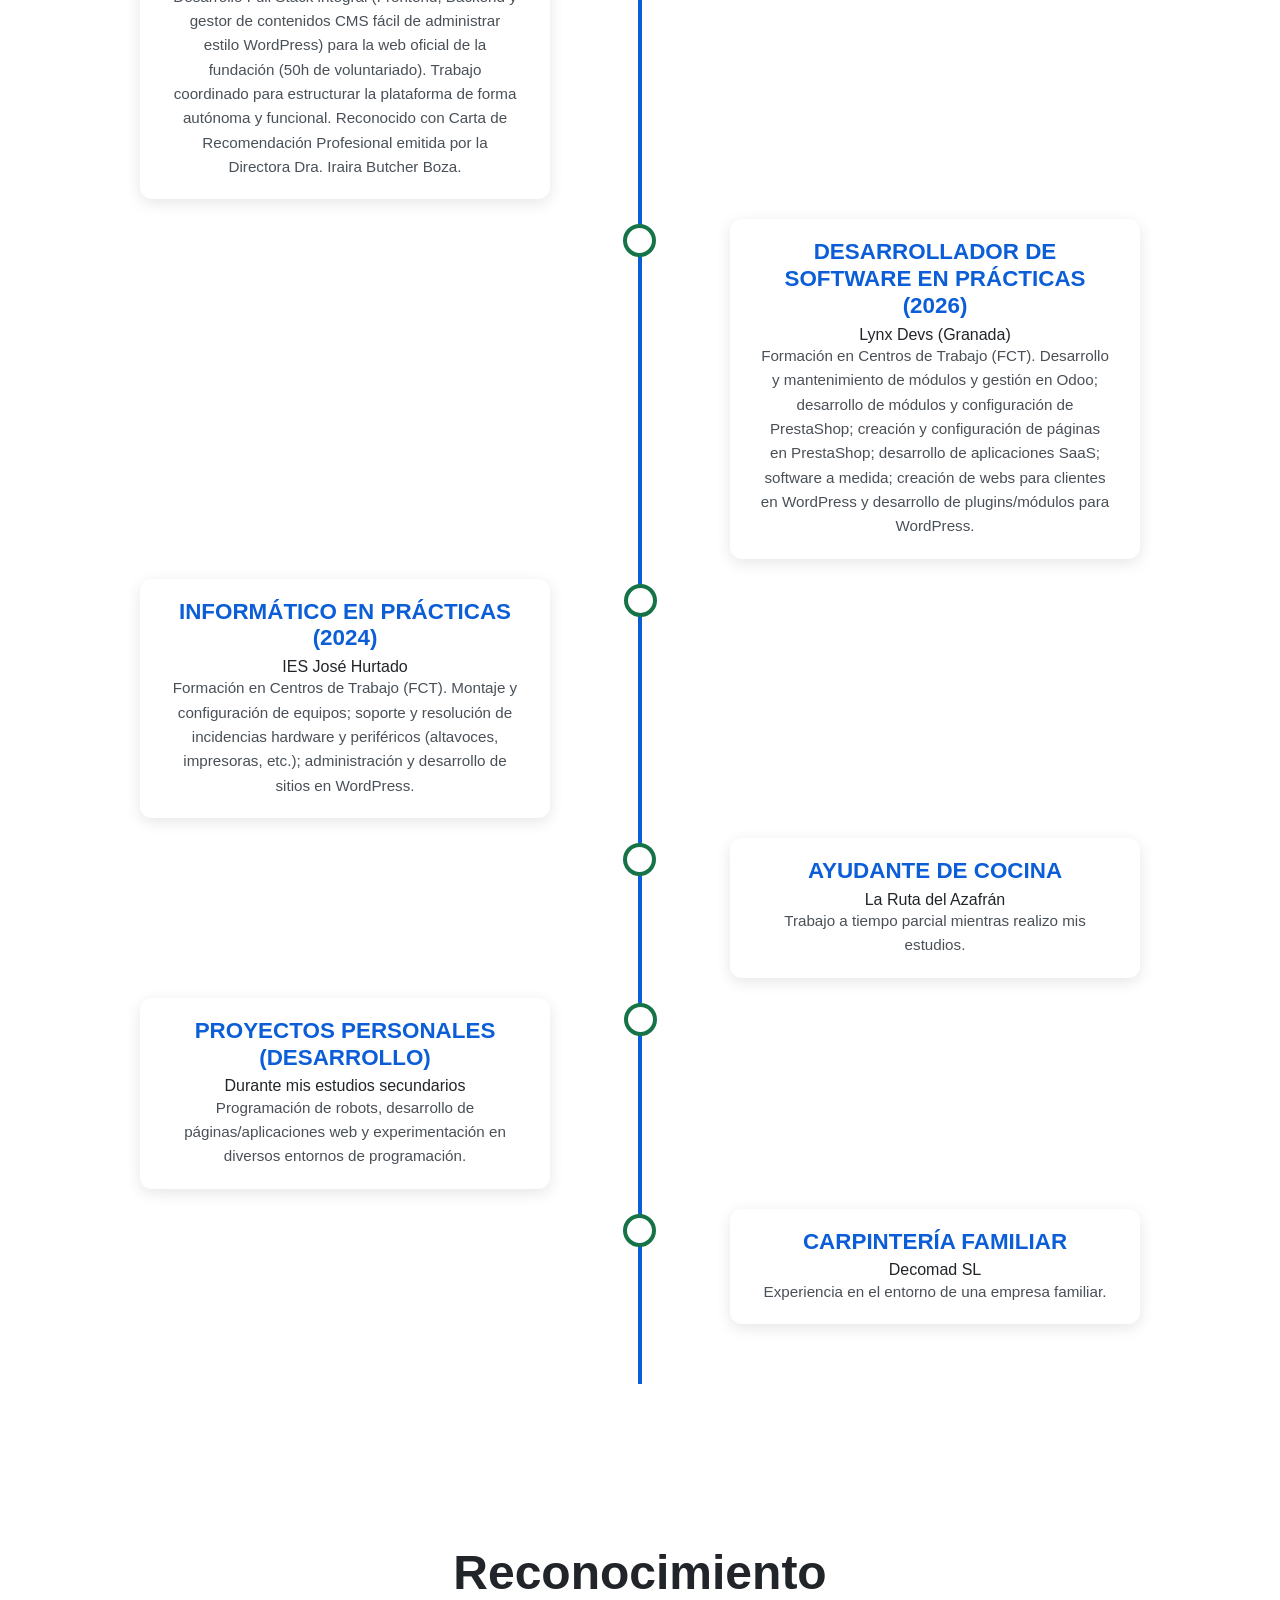
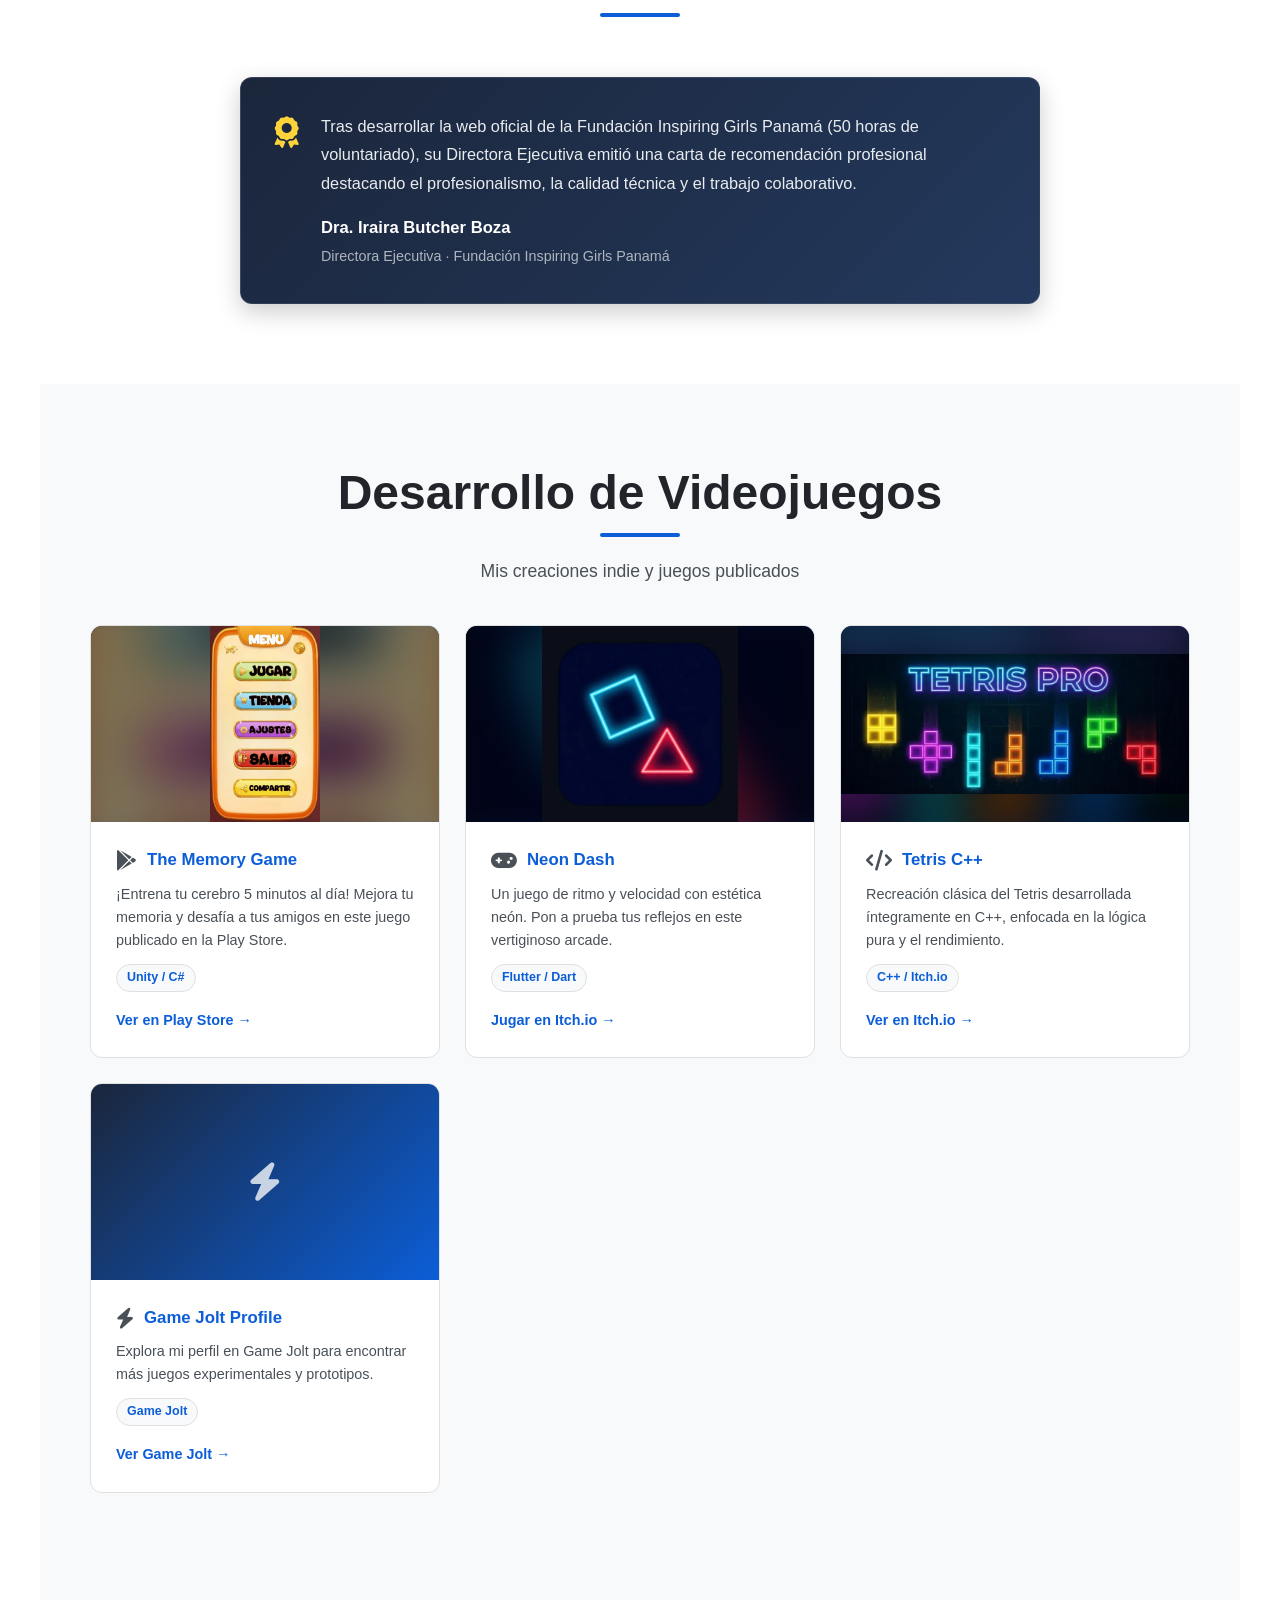
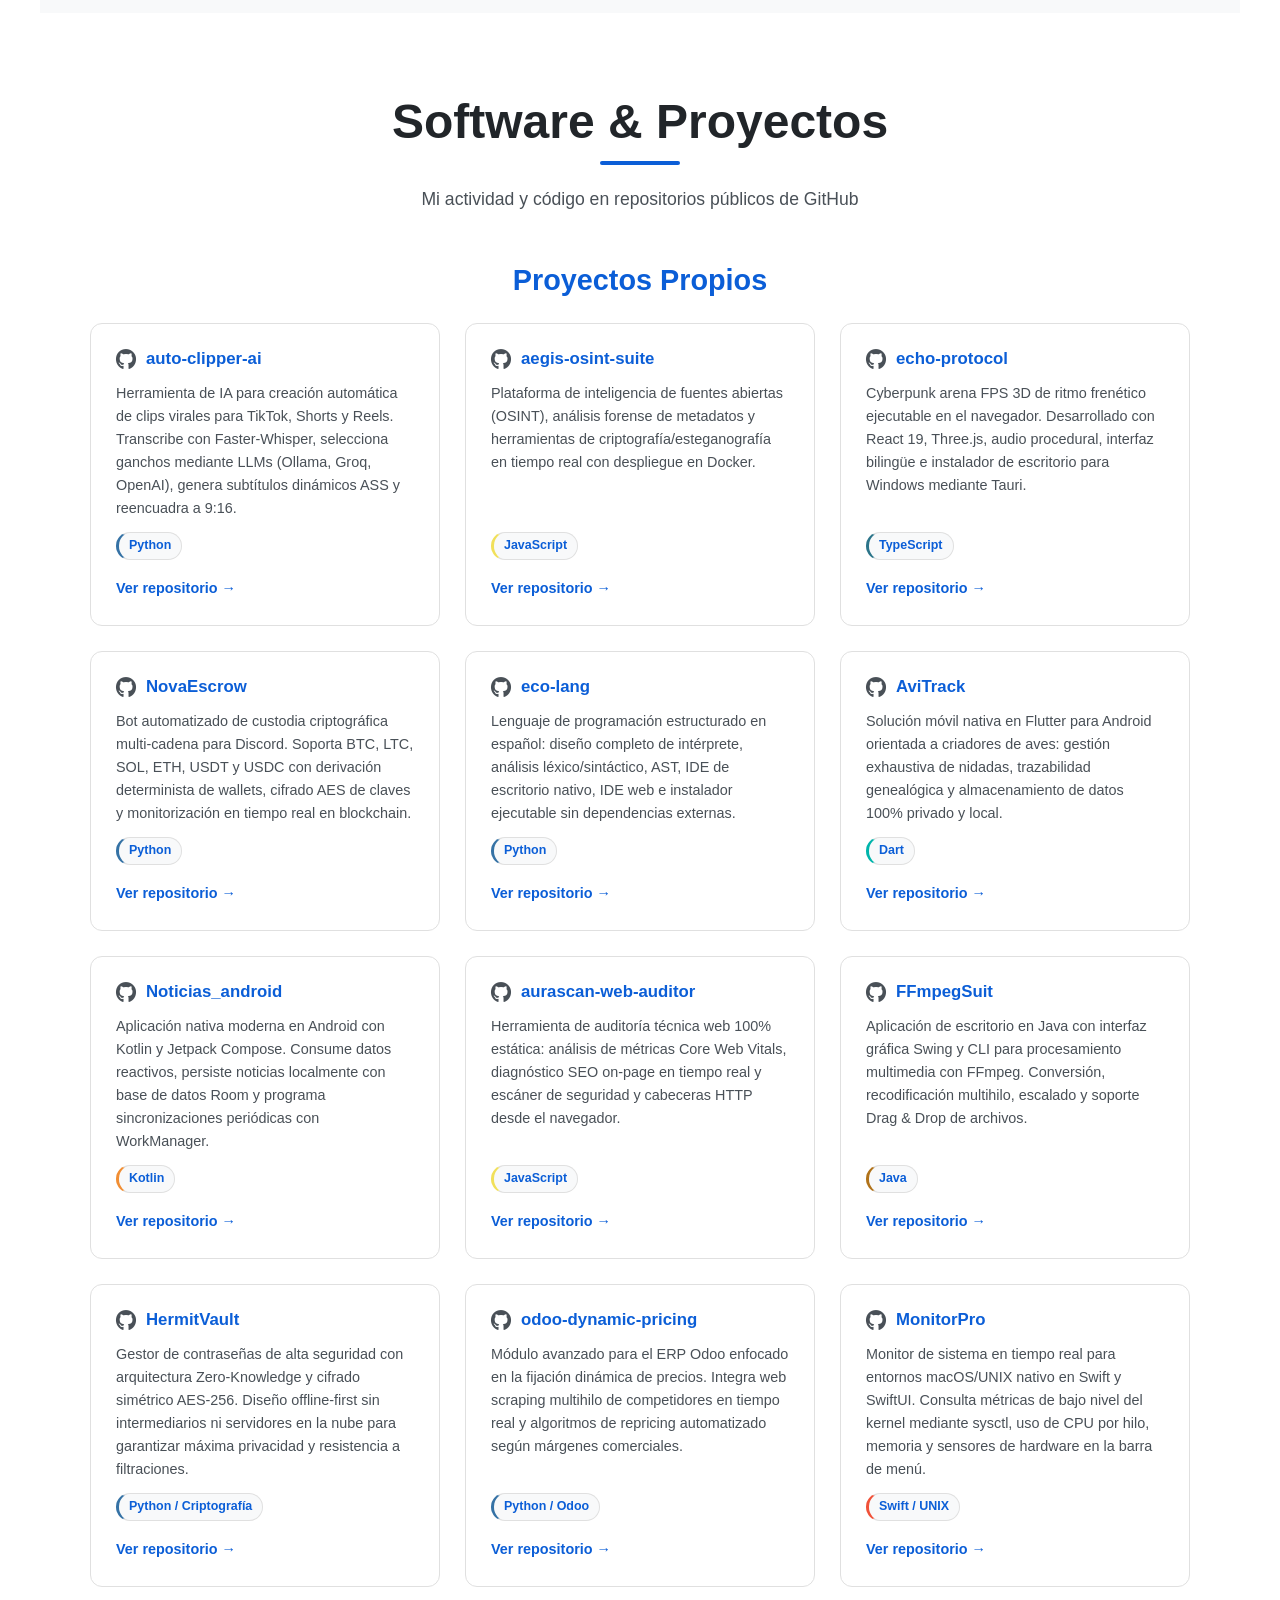
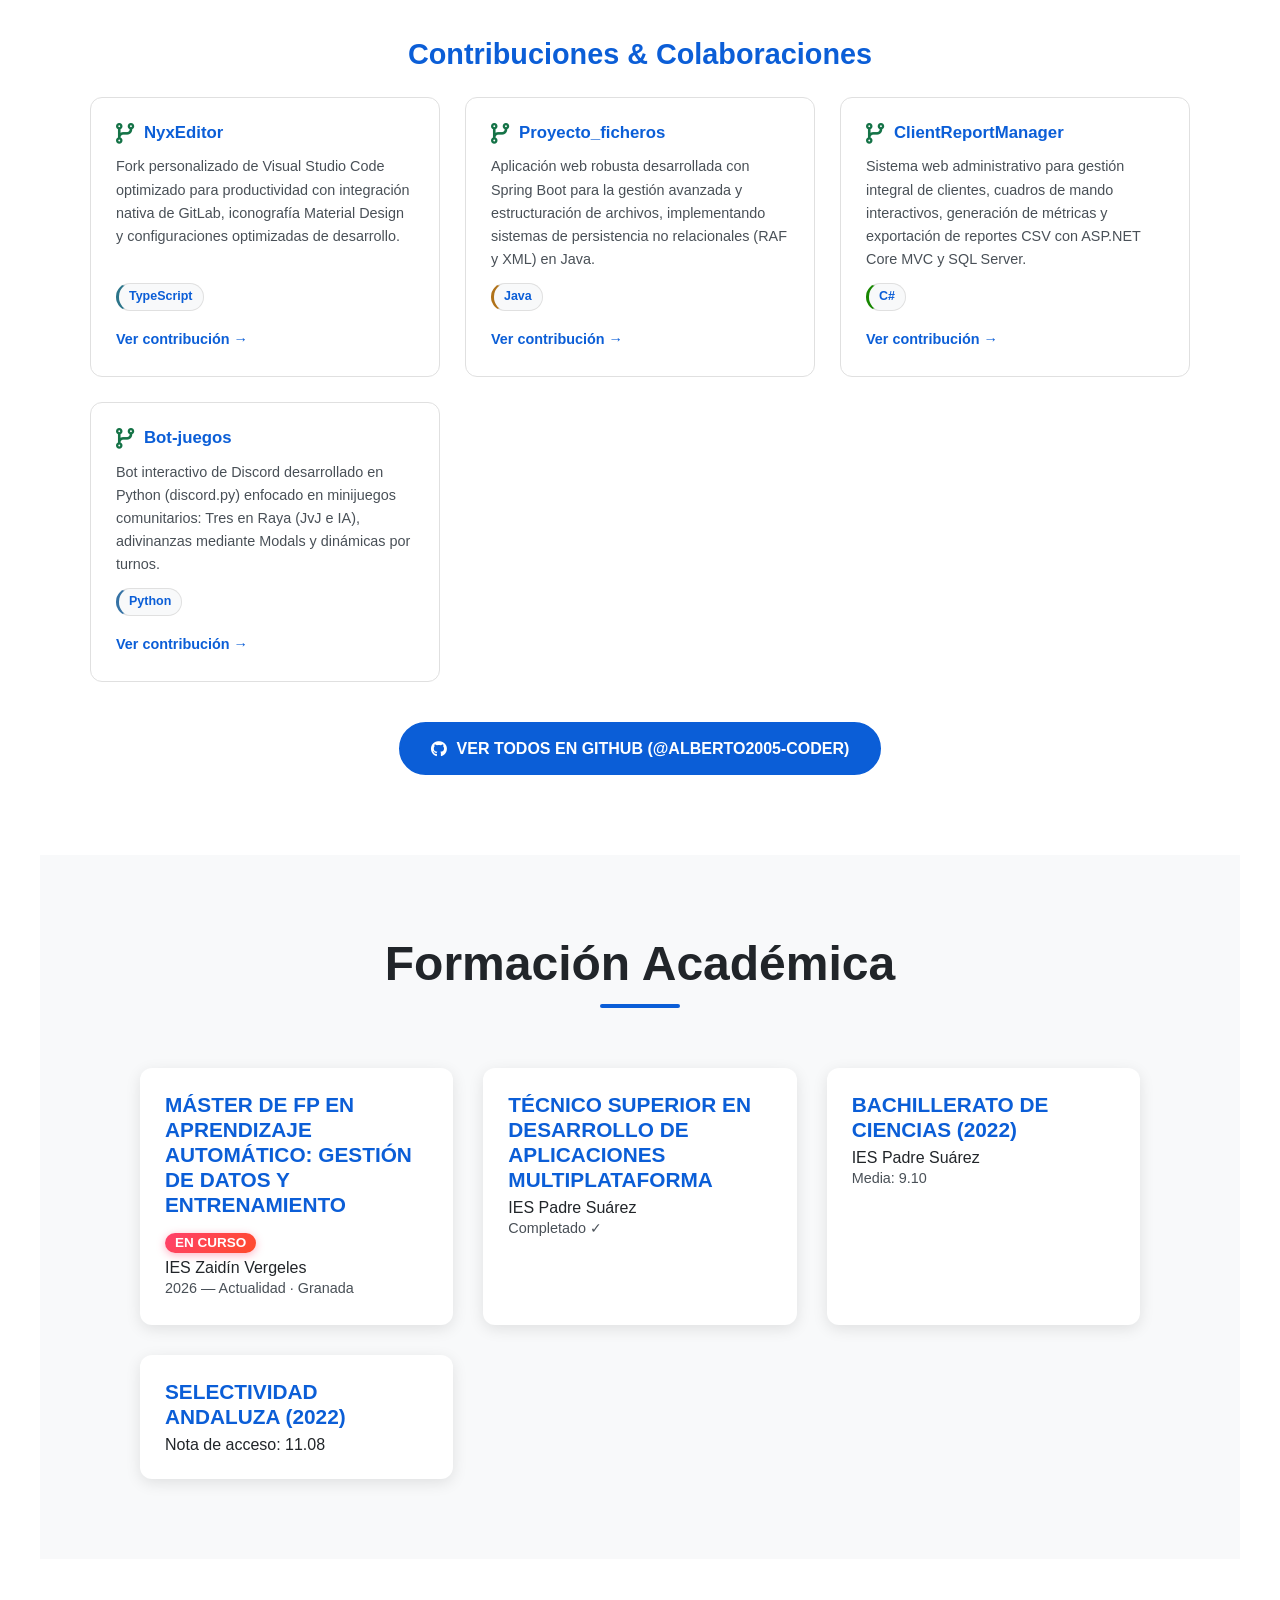
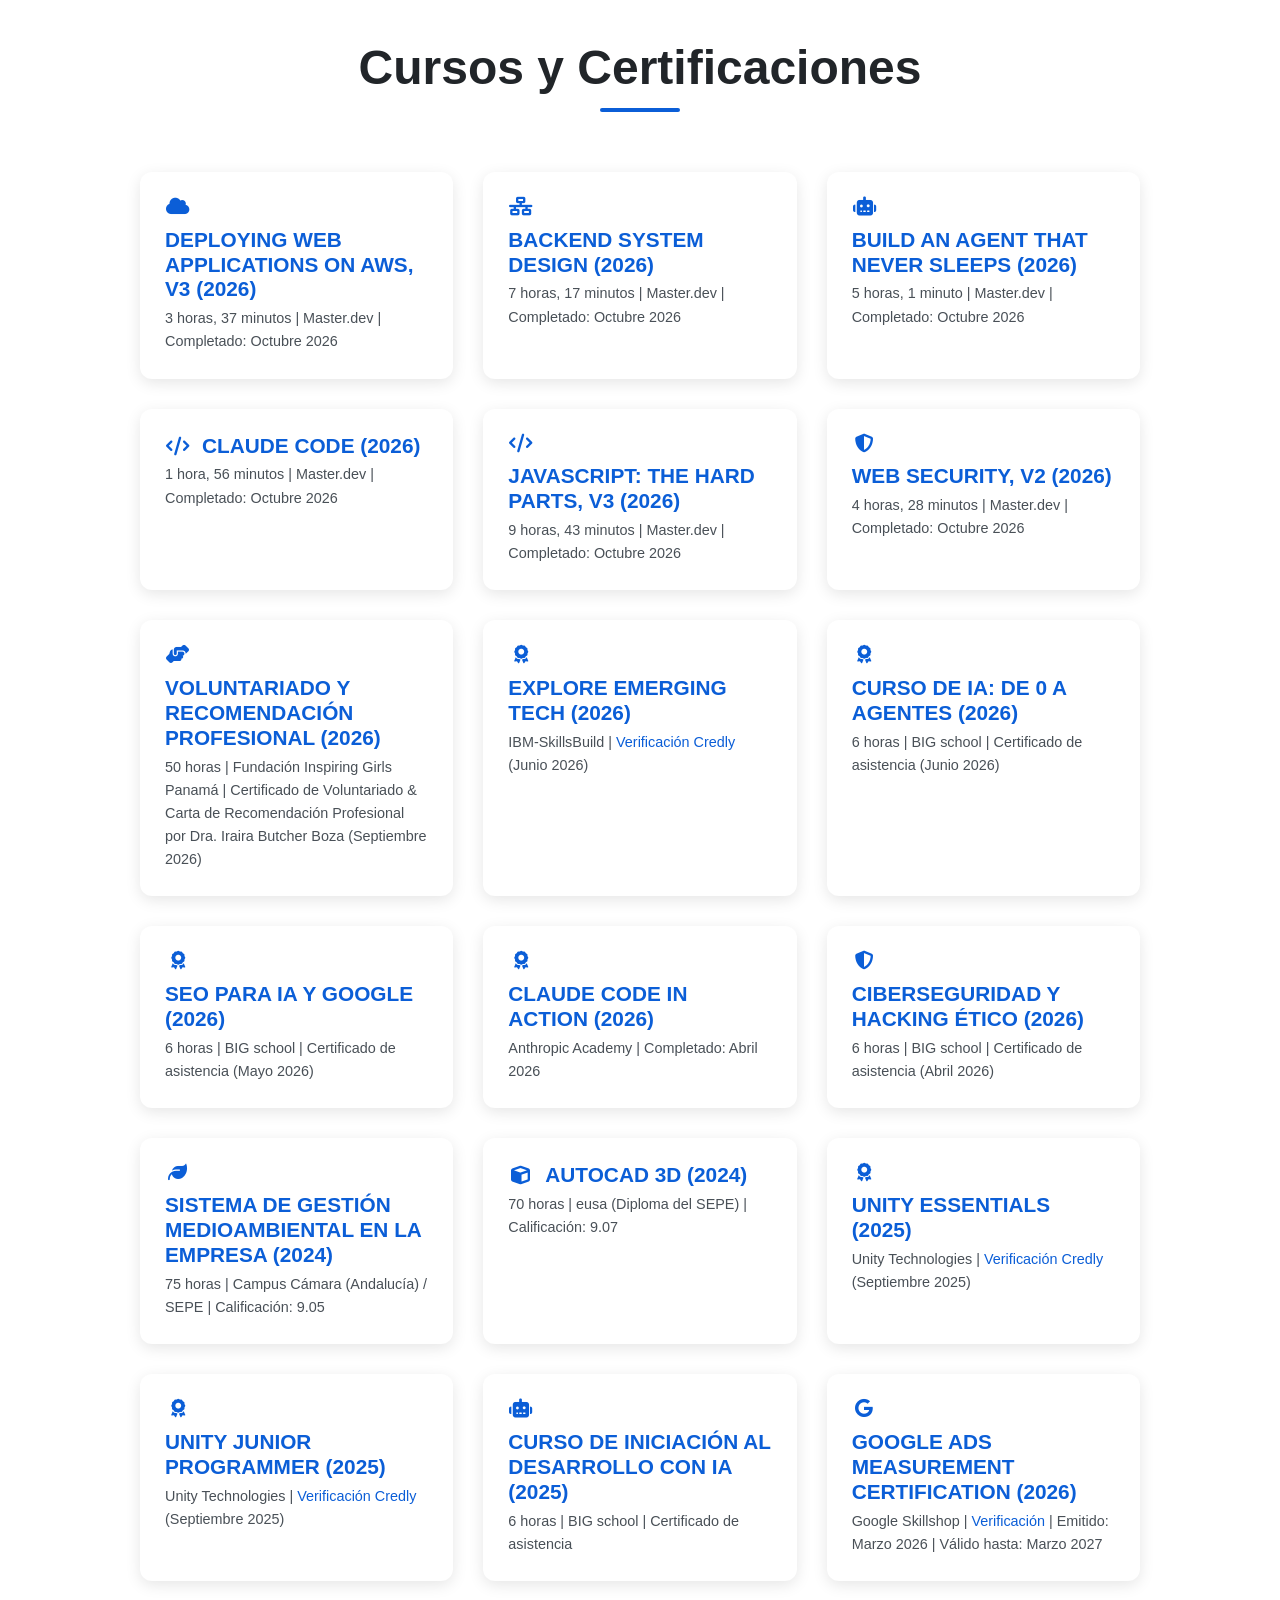
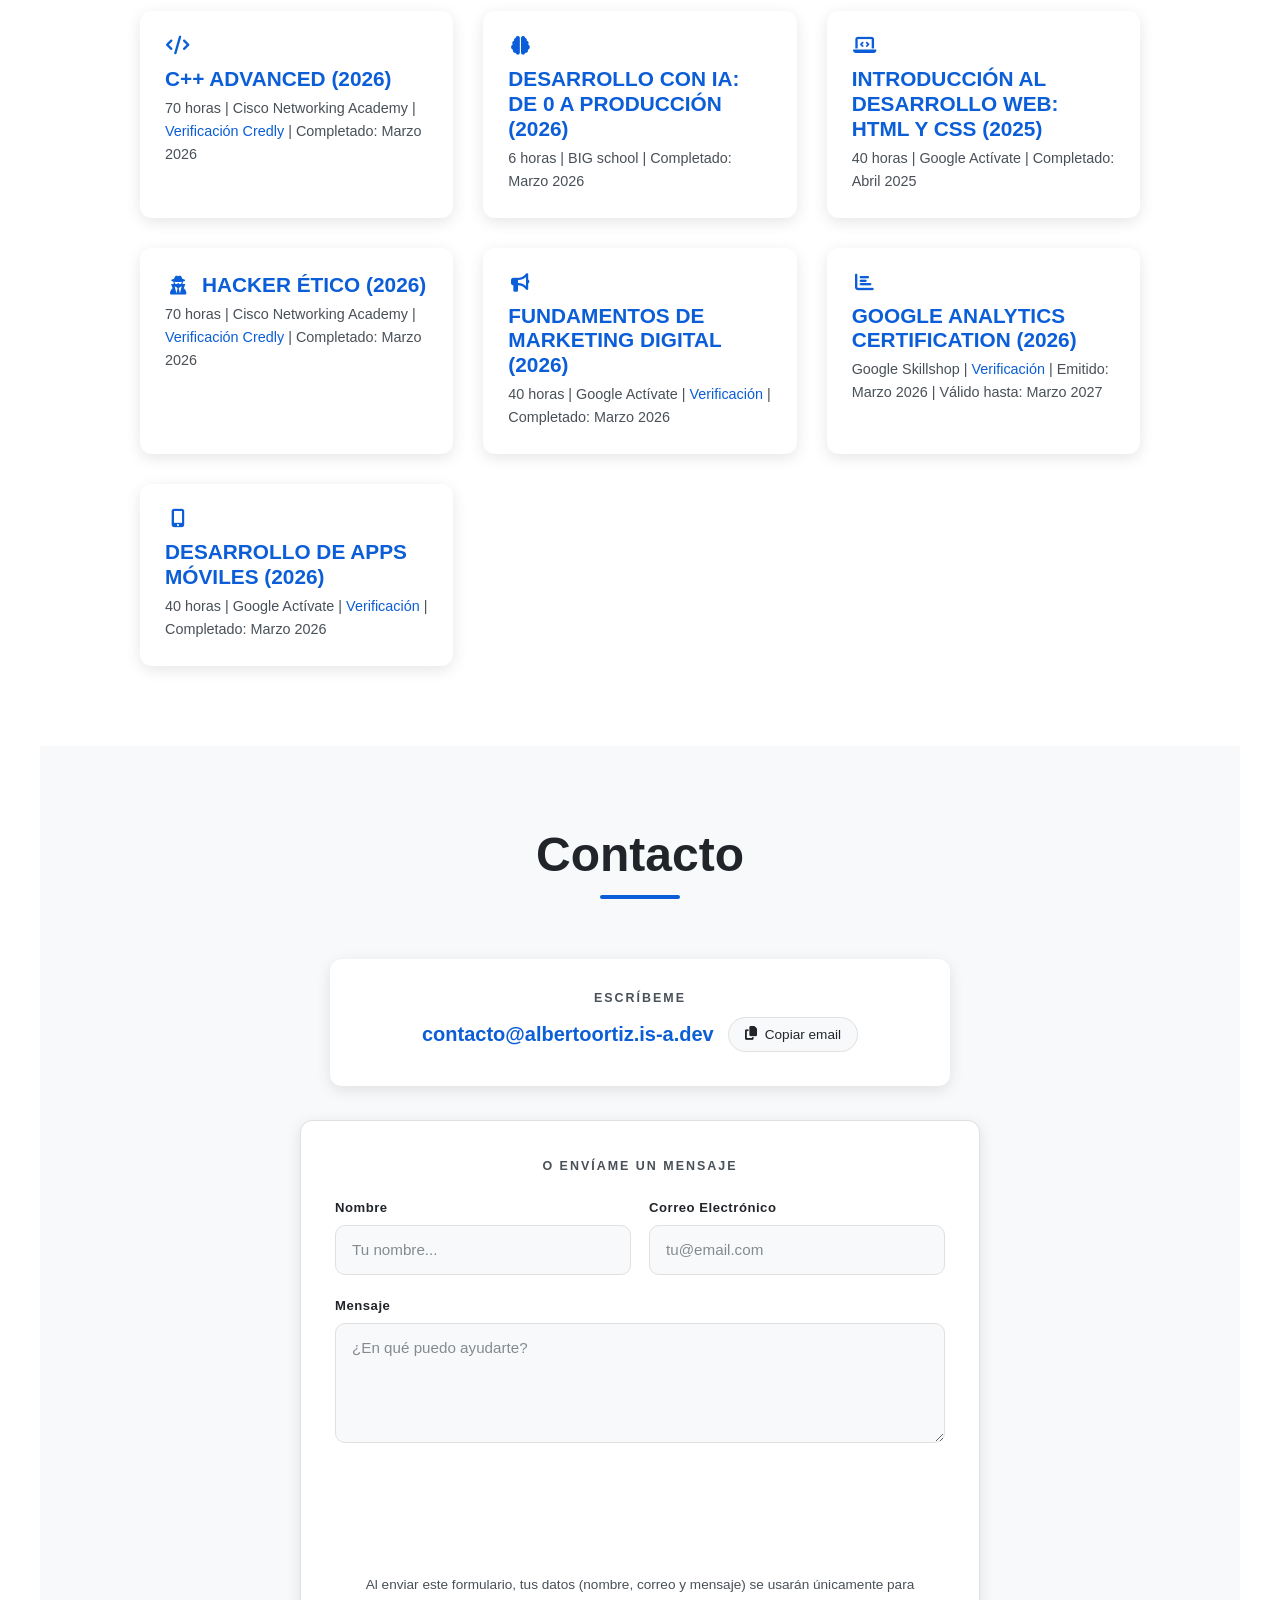
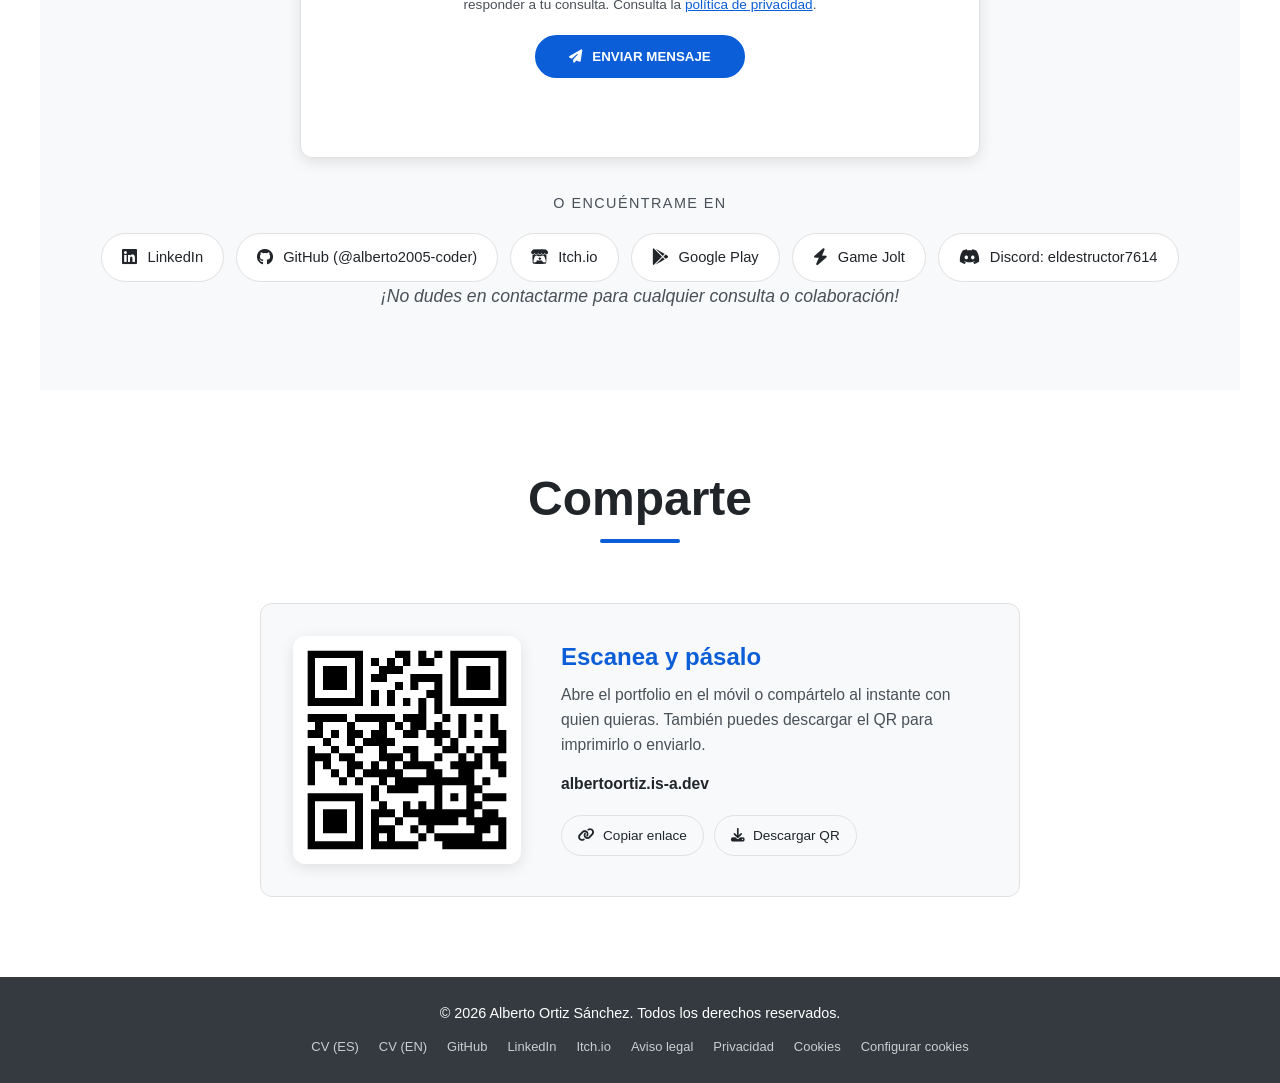
==== commit 1ae0882e: "feat: add English localization, legal page, and site build and verification scripts" ====
--- a/index.html
+++ b/index.html
@@ -24,8 +24,8 @@
     <link rel="alternate" hreflang="x-default" href="https://albertoortiz.is-a.dev/">
     <link rel="me" href="https://github.com/alberto2005-coder">
     <link rel="me" href="https://www.linkedin.com/in/alberto-ortiz-sanchez">
-    <link rel="alternate" type="text/markdown" href="/llms.txt" title="LLM Context Summary">
-    <link rel="alternate" type="text/markdown" href="/llms-full.txt" title="Full LLM Context">
+    <link rel="alternate" type="text/plain" href="/llms.txt" title="LLM Context Summary">
+    <link rel="alternate" type="text/plain" href="/llms-full.txt" title="Full LLM Context">
 
     <!-- ===== FAVICON ===== -->
     <link rel="icon" type="image/png" href="/assets/img/favicon-96x96.png?v=3" sizes="96x96" />
@@ -60,6 +60,7 @@
     <meta name="twitter:description"
         content="Desarrollador Full Stack en Granada: webs a medida, Odoo, PrestaShop, WordPress, videojuegos con Unity e IA. Consulta proyectos, experiencia y CV.">
     <meta name="twitter:image" content="https://albertoortiz.is-a.dev/assets/img/og-image.png">
+    <meta name="twitter:image:alt" content="Alberto Ortiz Sánchez | Desarrollador Full Stack">
 
     <!-- ===== DATOS ESTRUCTURADOS: NOMBRE DEL SITIO (Google Search) ===== -->
     <script type="application/ld+json">
@@ -87,19 +88,21 @@
       "@type": "Person",
       "@id": "https://albertoortiz.is-a.dev/#person",
       "name": "Alberto Ortiz Sánchez",
-      "alternateName": ["alberto2005-coder", "alberto-coder2005"],
+      "alternateName": [
+        "alberto2005-coder",
+        "alberto-coder2005"
+      ],
       "jobTitle": "Desarrollador Full Stack · Técnico Superior DAM",
       "description": "Desarrollador Full Stack en Granada especializado en desarrollo web, Odoo, PrestaShop, WordPress, videojuegos con Unity e inteligencia artificial.",
       "url": "https://albertoortiz.is-a.dev/",
-      "image": [
-        "https://albertoortiz.is-a.dev/assets/img/logo.png",
-        "https://albertoortiz.is-a.dev/assets/img/icon-512.png"
-      ],
+      "image": {
+        "@type": "ImageObject",
+        "url": "https://albertoortiz.is-a.dev/assets/img/icon-512.png",
+        "width": 512,
+        "height": 512
+      },
       "gender": "Male",
-      "email": [
-        "contacto@albertoortiz.is-a.dev",
-        "albertoortixsanchez@gmail.com"
-      ],
+      "email": "contacto@albertoortiz.is-a.dev",
       "nationality": {
         "@type": "Country",
         "name": "Spain"
@@ -155,34 +158,49 @@
         {
           "@type": "EducationalOccupationalCredential",
           "name": "Hacker Ético",
-          "recognizedBy": { "@type": "Organization", "name": "Cisco Networking Academy" },
+          "recognizedBy": {
+            "@type": "Organization",
+            "name": "Cisco Networking Academy"
+          },
           "url": "https://www.credly.com/badges/cbbc40dd-e7c8-4a72-bcbb-d0f4eae5fac7/public_url",
           "dateCreated": "2026-03"
         },
         {
           "@type": "EducationalOccupationalCredential",
           "name": "C++ Advanced",
-          "recognizedBy": { "@type": "Organization", "name": "Cisco Networking Academy" },
+          "recognizedBy": {
+            "@type": "Organization",
+            "name": "Cisco Networking Academy"
+          },
           "url": "https://www.credly.com/badges/fe838dbd-dc8d-4795-befd-1ff16d6648d5/public_url",
           "dateCreated": "2026-03"
         },
         {
           "@type": "EducationalOccupationalCredential",
           "name": "Unity Junior Programmer",
-          "recognizedBy": { "@type": "Organization", "name": "Unity Technologies" },
+          "recognizedBy": {
+            "@type": "Organization",
+            "name": "Unity Technologies"
+          },
           "url": "https://www.credly.com/badges/48be8870-9d4e-439f-ab88-239d94d8c008/public_url",
           "dateCreated": "2025-09"
         },
         {
           "@type": "EducationalOccupationalCredential",
           "name": "Backend System Design",
-          "recognizedBy": { "@type": "Organization", "name": "Master.dev" },
+          "recognizedBy": {
+            "@type": "Organization",
+            "name": "Master.dev"
+          },
           "dateCreated": "2026-10"
         },
         {
           "@type": "EducationalOccupationalCredential",
           "name": "JavaScript: The Hard Parts, v3",
-          "recognizedBy": { "@type": "Organization", "name": "Master.dev" },
+          "recognizedBy": {
+            "@type": "Organization",
+            "name": "Master.dev"
+          },
           "dateCreated": "2026-10"
         }
       ],
@@ -210,6 +228,233 @@
         "Flutter & Dart",
         "Odoo & PrestaShop ERP",
         "Docker y Despliegue de Aplicaciones"
+      ],
+      "mainEntityOfPage": {
+        "@id": "https://albertoortiz.is-a.dev/#profilepage"
+      }
+    }
+    </script>
+
+    <script type="application/ld+json">
+    {
+      "@context": "https://schema.org",
+      "@type": "ProfilePage",
+      "@id": "https://albertoortiz.is-a.dev/#profilepage",
+      "url": "https://albertoortiz.is-a.dev/",
+      "name": "Alberto Ortiz Sánchez | Desarrollador Full Stack en Granada",
+      "inLanguage": "es",
+      "dateModified": "2026-11-16",
+      "isPartOf": {
+        "@id": "https://albertoortiz.is-a.dev/#website"
+      },
+      "mainEntity": {
+        "@id": "https://albertoortiz.is-a.dev/#person"
+      },
+      "primaryImageOfPage": {
+        "@type": "ImageObject",
+        "url": "https://albertoortiz.is-a.dev/assets/img/og-image.png",
+        "width": 1200,
+        "height": 630
+      }
+    }
+    </script>
+
+    <script type="application/ld+json">
+    {
+      "@context": "https://schema.org",
+      "@type": "ItemList",
+      "@id": "https://albertoortiz.is-a.dev/#projects-list",
+      "name": "Proyectos de software de Alberto Ortiz Sánchez",
+      "itemListElement": [
+        {
+          "@type": "ListItem",
+          "position": 1,
+          "item": {
+            "@type": "SoftwareSourceCode",
+            "name": "auto-clipper-ai",
+            "codeRepository": "https://github.com/alberto2005-coder/auto-clipper-ai",
+            "programmingLanguage": [
+              "Python"
+            ],
+            "author": {
+              "@id": "https://albertoortiz.is-a.dev/#person"
+            }
+          }
+        },
+        {
+          "@type": "ListItem",
+          "position": 2,
+          "item": {
+            "@type": "SoftwareSourceCode",
+            "name": "aegis-osint-suite",
+            "codeRepository": "https://github.com/alberto2005-coder/aegis-osint-suite",
+            "programmingLanguage": [
+              "JavaScript",
+              "Docker"
+            ],
+            "author": {
+              "@id": "https://albertoortiz.is-a.dev/#person"
+            }
+          }
+        },
+        {
+          "@type": "ListItem",
+          "position": 3,
+          "item": {
+            "@type": "SoftwareSourceCode",
+            "name": "echo-protocol",
+            "codeRepository": "https://github.com/alberto2005-coder/echo-protocol",
+            "programmingLanguage": [
+              "TypeScript",
+              "React",
+              "Three.js",
+              "Tauri"
+            ],
+            "author": {
+              "@id": "https://albertoortiz.is-a.dev/#person"
+            }
+          }
+        },
+        {
+          "@type": "ListItem",
+          "position": 4,
+          "item": {
+            "@type": "SoftwareSourceCode",
+            "name": "NovaEscrow",
+            "codeRepository": "https://github.com/alberto2005-coder/NovaEscrow",
+            "programmingLanguage": [
+              "Python"
+            ],
+            "author": {
+              "@id": "https://albertoortiz.is-a.dev/#person"
+            }
+          }
+        },
+        {
+          "@type": "ListItem",
+          "position": 5,
+          "item": {
+            "@type": "SoftwareSourceCode",
+            "name": "eco-lang",
+            "codeRepository": "https://github.com/alberto2005-coder/eco-lang",
+            "programmingLanguage": [
+              "Python"
+            ],
+            "author": {
+              "@id": "https://albertoortiz.is-a.dev/#person"
+            }
+          }
+        },
+        {
+          "@type": "ListItem",
+          "position": 6,
+          "item": {
+            "@type": "SoftwareSourceCode",
+            "name": "AviTrack",
+            "codeRepository": "https://github.com/alberto2005-coder/AviTrack",
+            "programmingLanguage": [
+              "Dart",
+              "Flutter"
+            ],
+            "author": {
+              "@id": "https://albertoortiz.is-a.dev/#person"
+            }
+          }
+        },
+        {
+          "@type": "ListItem",
+          "position": 7,
+          "item": {
+            "@type": "SoftwareSourceCode",
+            "name": "Noticias_android",
+            "codeRepository": "https://github.com/alberto2005-coder/Noticias_android",
+            "programmingLanguage": [
+              "Kotlin",
+              "Jetpack Compose"
+            ],
+            "author": {
+              "@id": "https://albertoortiz.is-a.dev/#person"
+            }
+          }
+        },
+        {
+          "@type": "ListItem",
+          "position": 8,
+          "item": {
+            "@type": "SoftwareSourceCode",
+            "name": "aurascan-web-auditor",
+            "codeRepository": "https://github.com/alberto2005-coder/aurascan-web-auditor",
+            "programmingLanguage": [
+              "JavaScript"
+            ],
+            "author": {
+              "@id": "https://albertoortiz.is-a.dev/#person"
+            }
+          }
+        },
+        {
+          "@type": "ListItem",
+          "position": 9,
+          "item": {
+            "@type": "SoftwareSourceCode",
+            "name": "FFmpegSuit",
+            "codeRepository": "https://github.com/alberto2005-coder/ffmpeg",
+            "programmingLanguage": [
+              "Java",
+              "Swing"
+            ],
+            "author": {
+              "@id": "https://albertoortiz.is-a.dev/#person"
+            }
+          }
+        },
+        {
+          "@type": "ListItem",
+          "position": 10,
+          "item": {
+            "@type": "SoftwareSourceCode",
+            "name": "HermitVault",
+            "codeRepository": "https://github.com/alberto2005-coder/HermitVault",
+            "programmingLanguage": [
+              "Python"
+            ],
+            "author": {
+              "@id": "https://albertoortiz.is-a.dev/#person"
+            }
+          }
+        },
+        {
+          "@type": "ListItem",
+          "position": 11,
+          "item": {
+            "@type": "SoftwareSourceCode",
+            "name": "odoo-dynamic-pricing",
+            "codeRepository": "https://github.com/alberto2005-coder/odoo-dynamic-pricing",
+            "programmingLanguage": [
+              "Python",
+              "Odoo"
+            ],
+            "author": {
+              "@id": "https://albertoortiz.is-a.dev/#person"
+            }
+          }
+        },
+        {
+          "@type": "ListItem",
+          "position": 12,
+          "item": {
+            "@type": "SoftwareSourceCode",
+            "name": "MonitorPro",
+            "codeRepository": "https://github.com/alberto2005-coder/MonitorPro",
+            "programmingLanguage": [
+              "Swift",
+              "SwiftUI"
+            ],
+            "author": {
+              "@id": "https://albertoortiz.is-a.dev/#person"
+            }
+          }
+        }
       ]
     }
     </script>
@@ -2198,7 +2443,7 @@
     <!-- Barra de progreso de lectura -->
     <div id="read-progress"></div>
 
-    <a class="skip-link" href="#about" data-lang-es="Saltar al contenido" data-lang-en="Skip to content">Saltar al
+    <a class="skip-link" href="#main" data-lang-es="Saltar al contenido" data-lang-en="Skip to content">Saltar al
         contenido</a>
 
     <nav class="navbar">
@@ -2245,6 +2490,7 @@
         </div>
     </nav>
 
+    <main id="main">
     <section id="hero" class="hero-section">
         <canvas id="particles-canvas"></canvas>
         <div class="hero-content">
@@ -3347,7 +3593,7 @@
             </div>
         </div>
     </section>
-
+    </main>
 
     <footer>
         <div class="footer-inner">
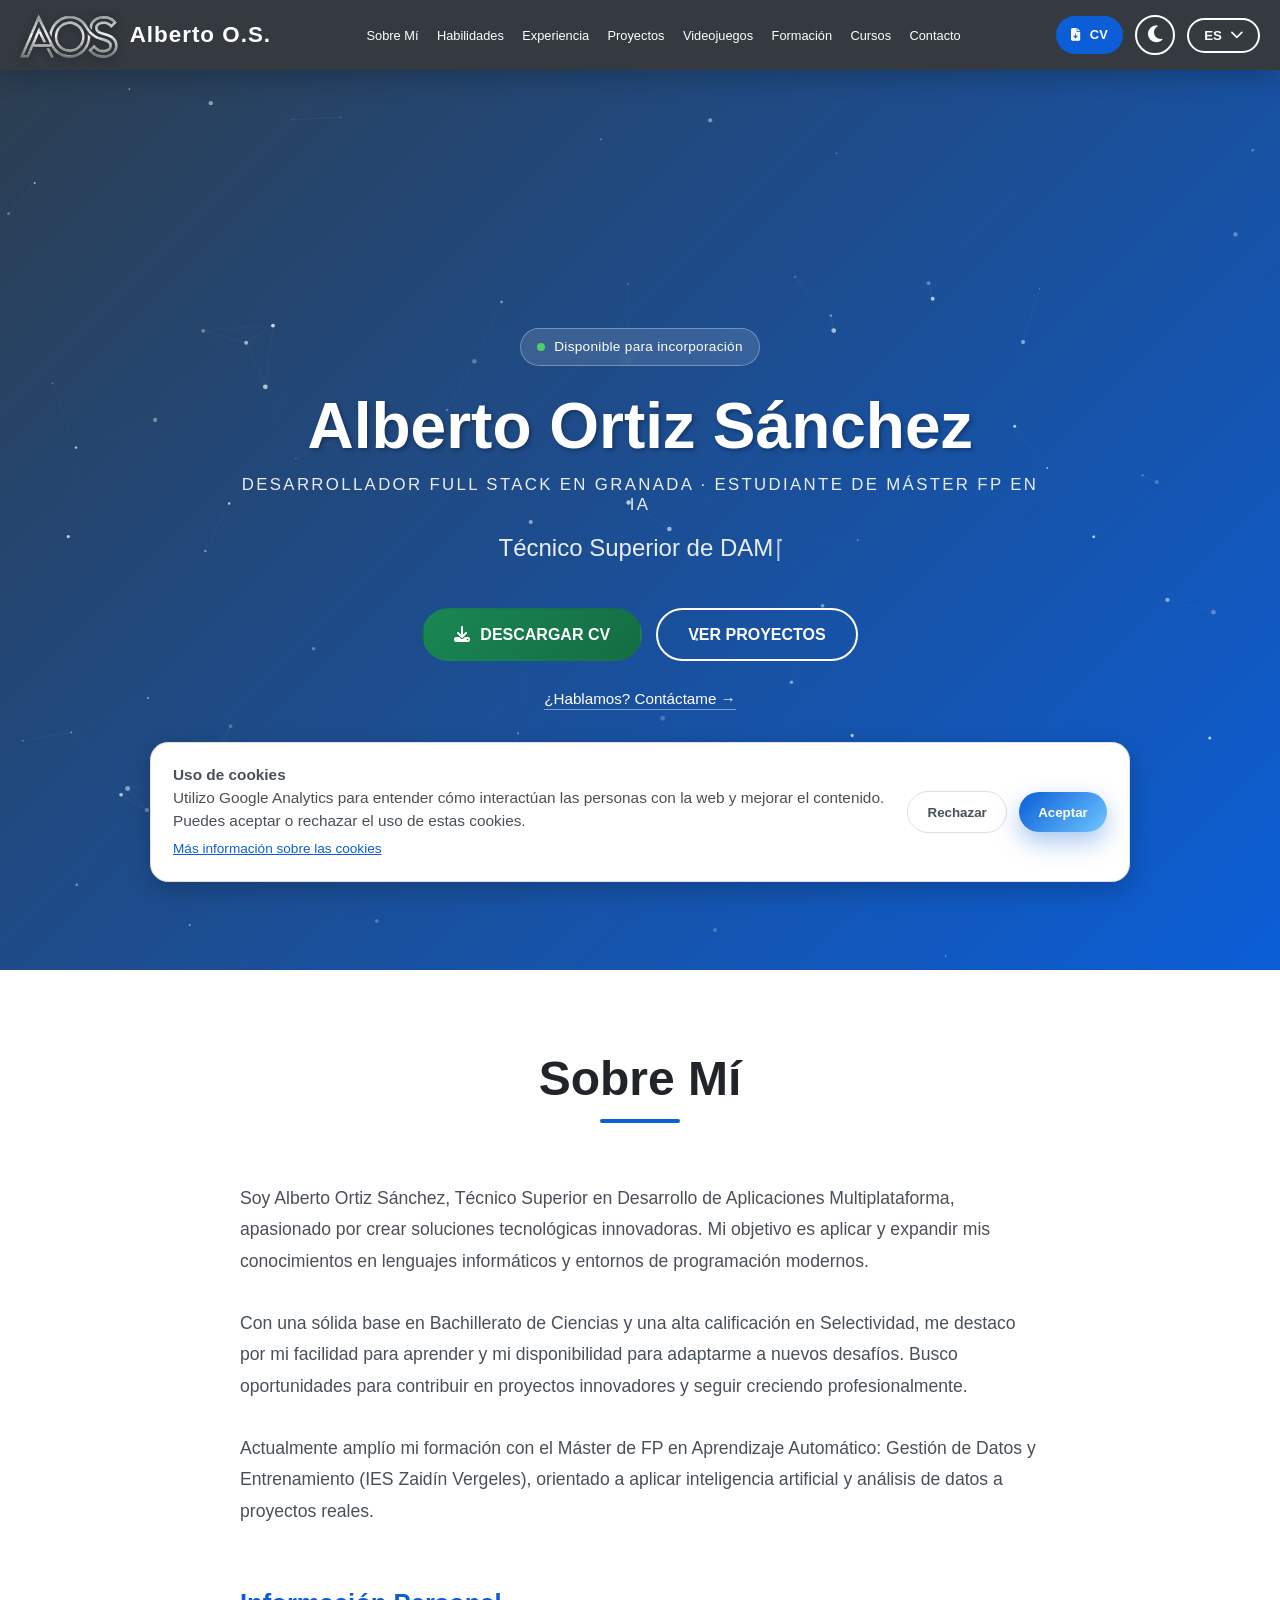
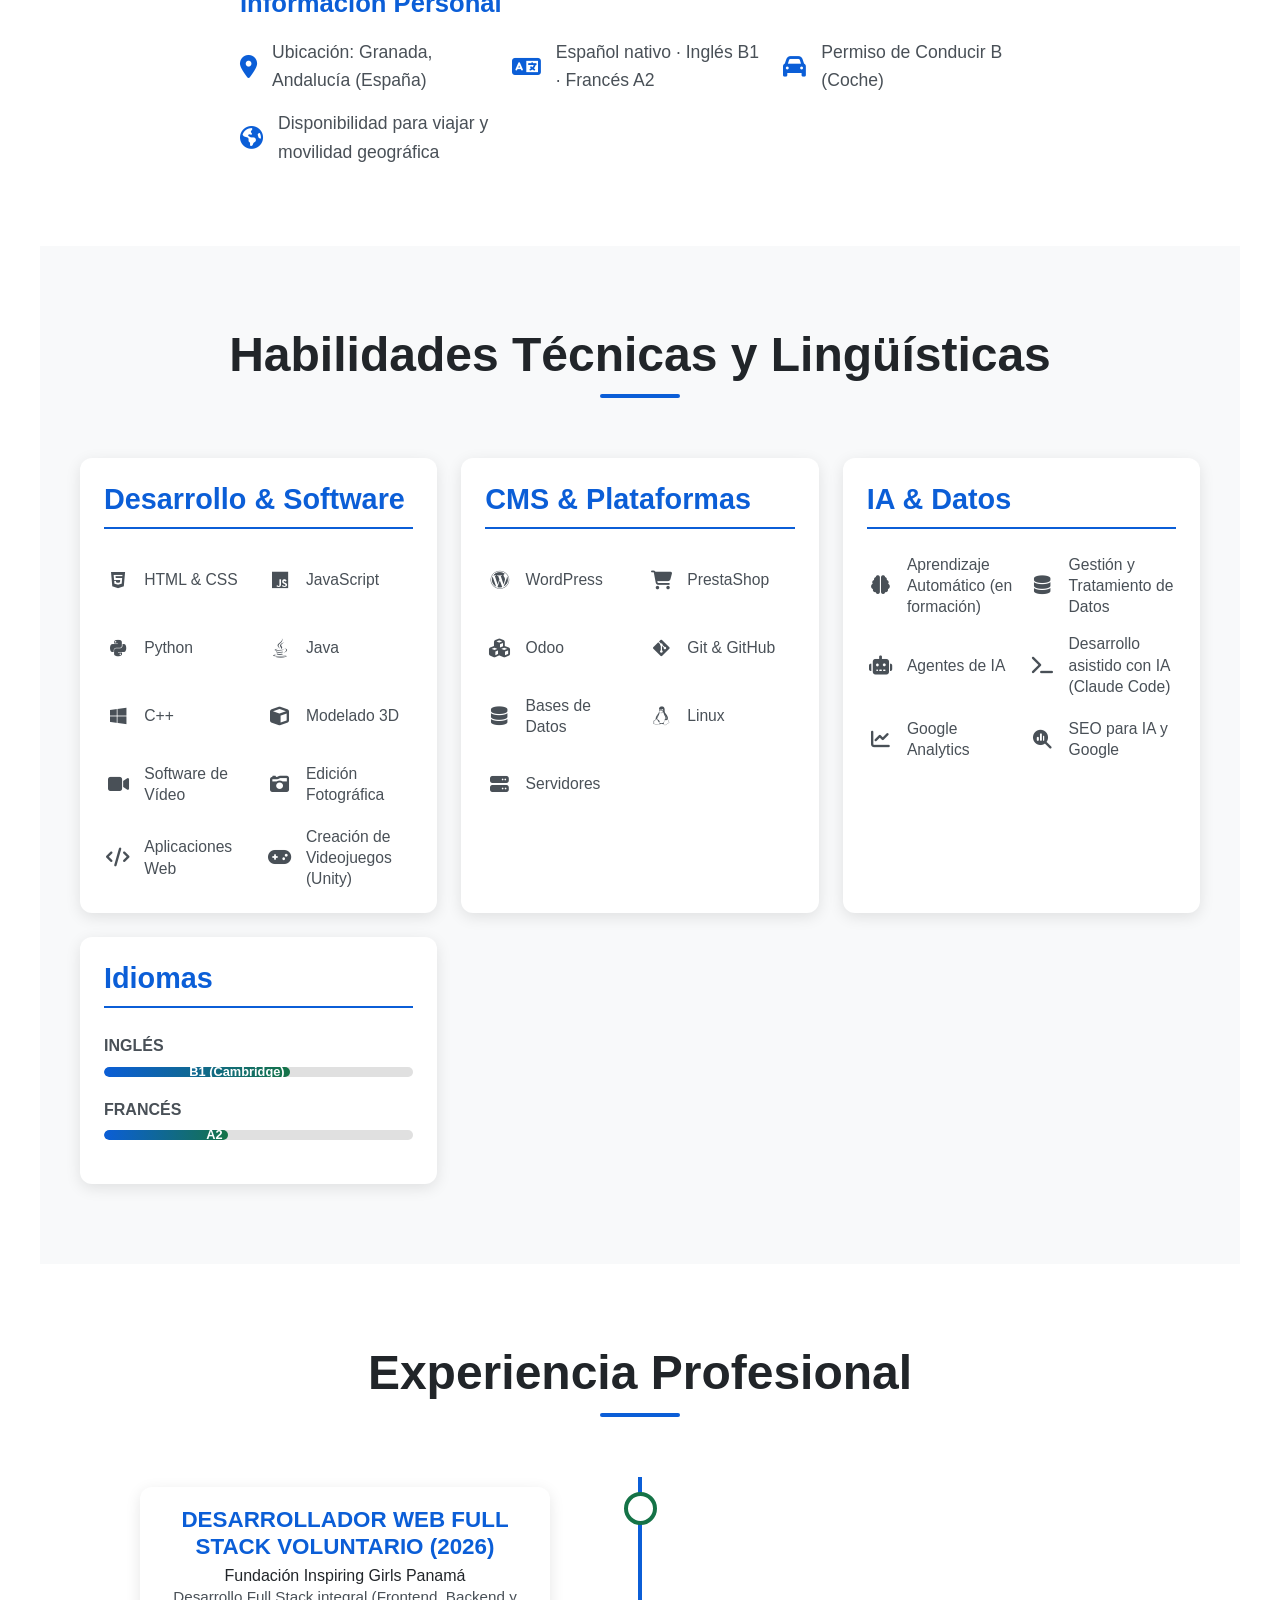
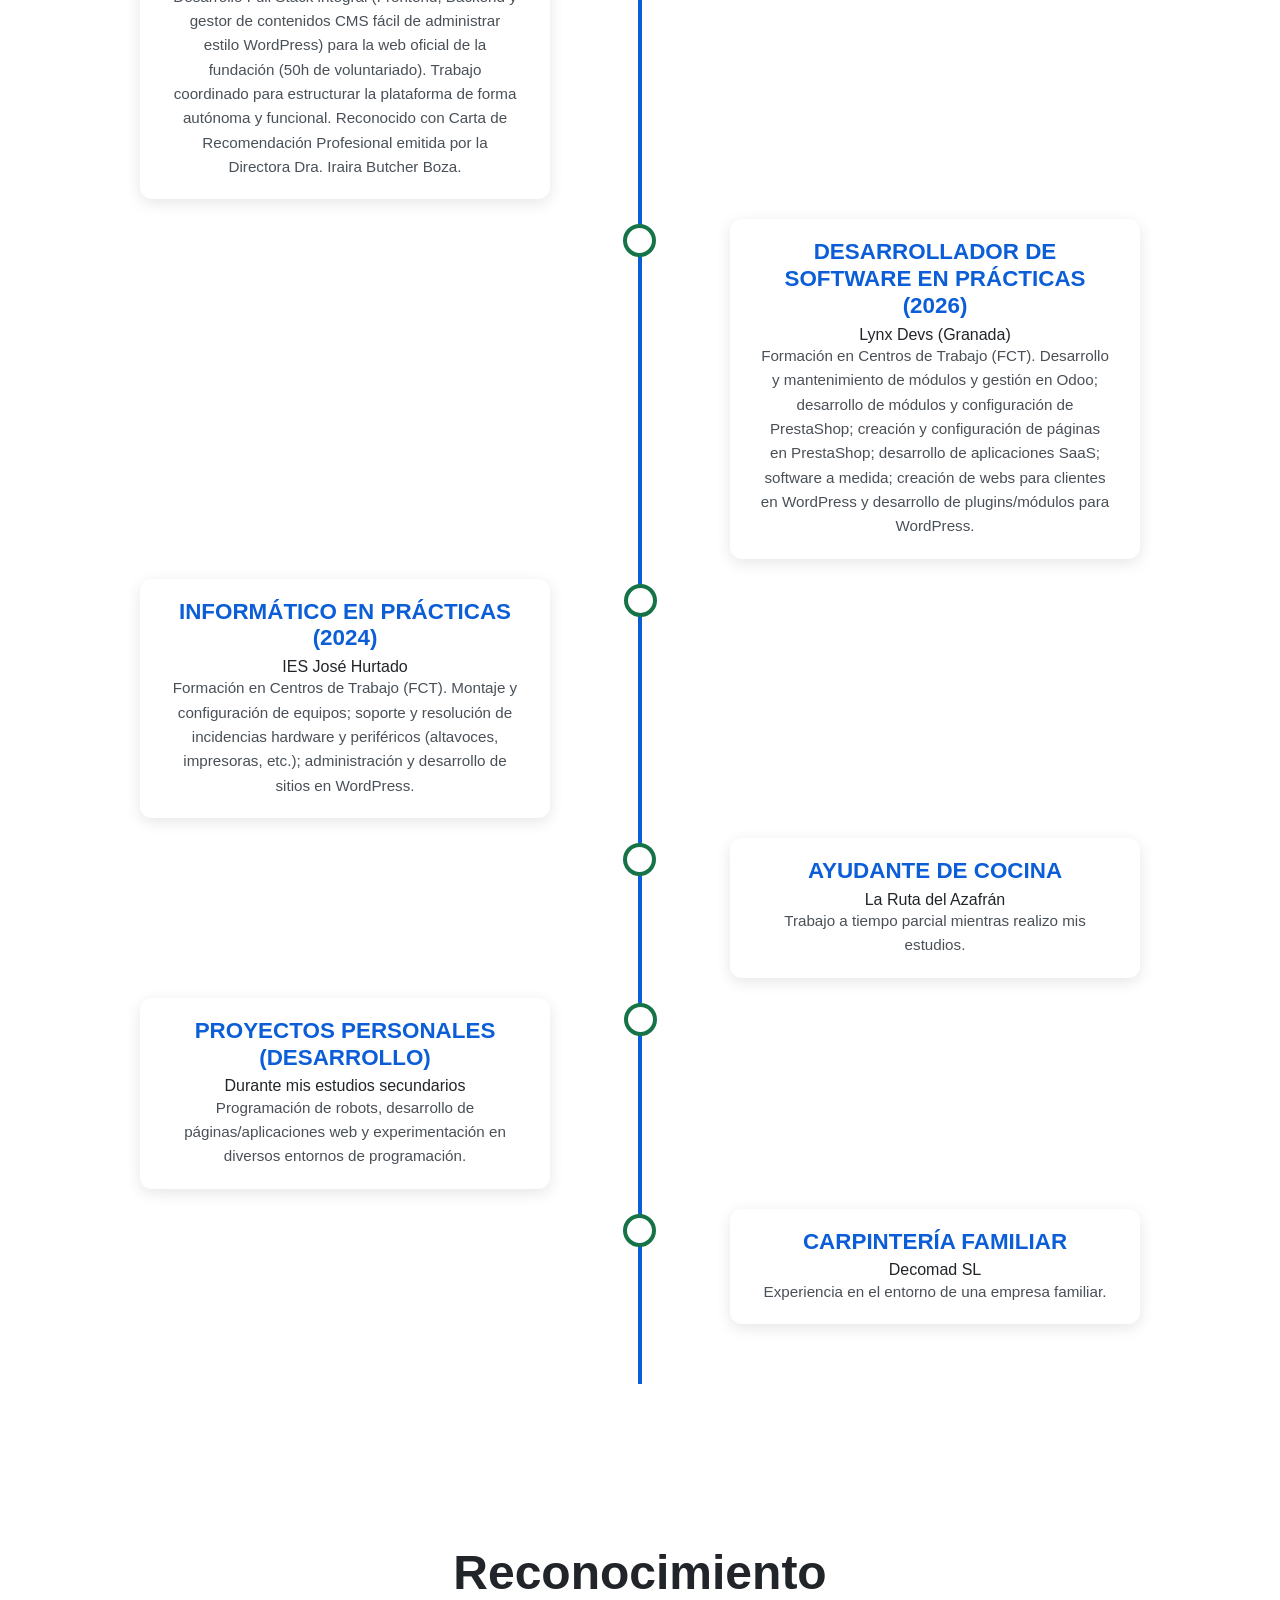
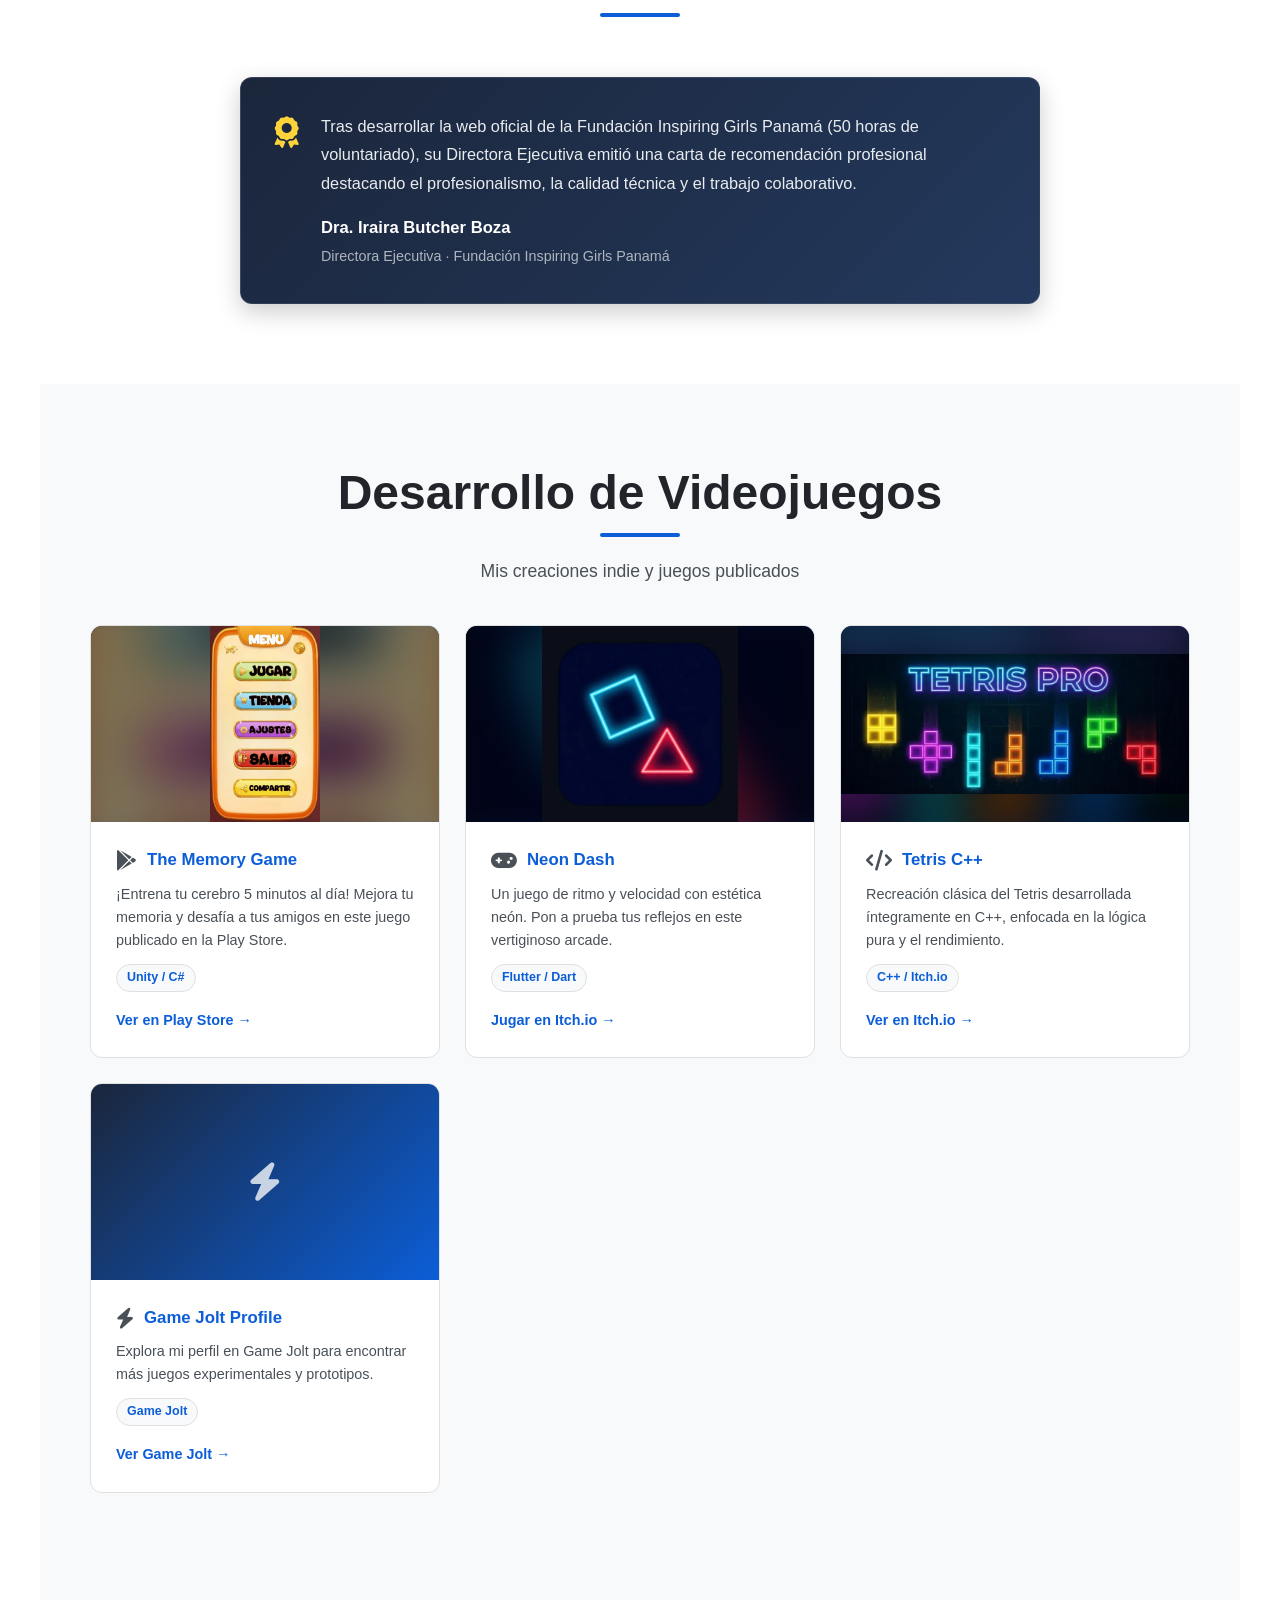
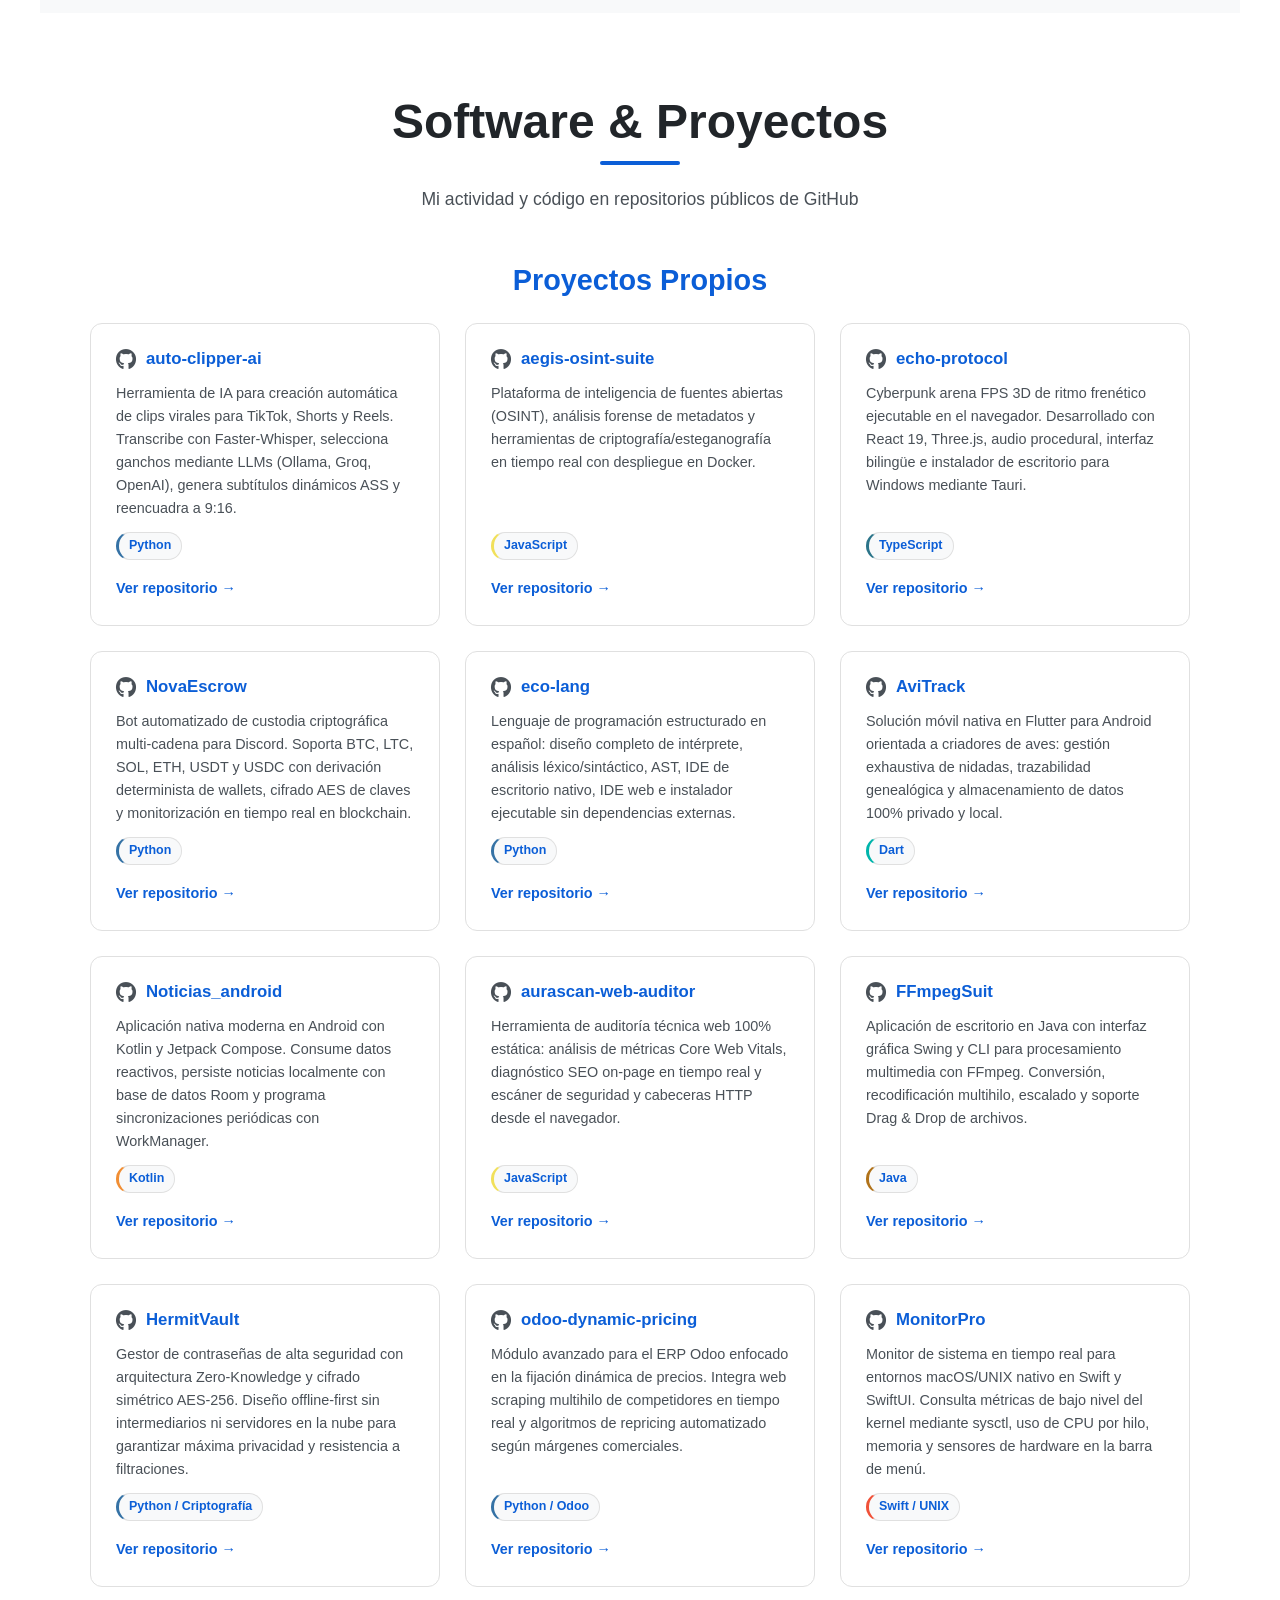
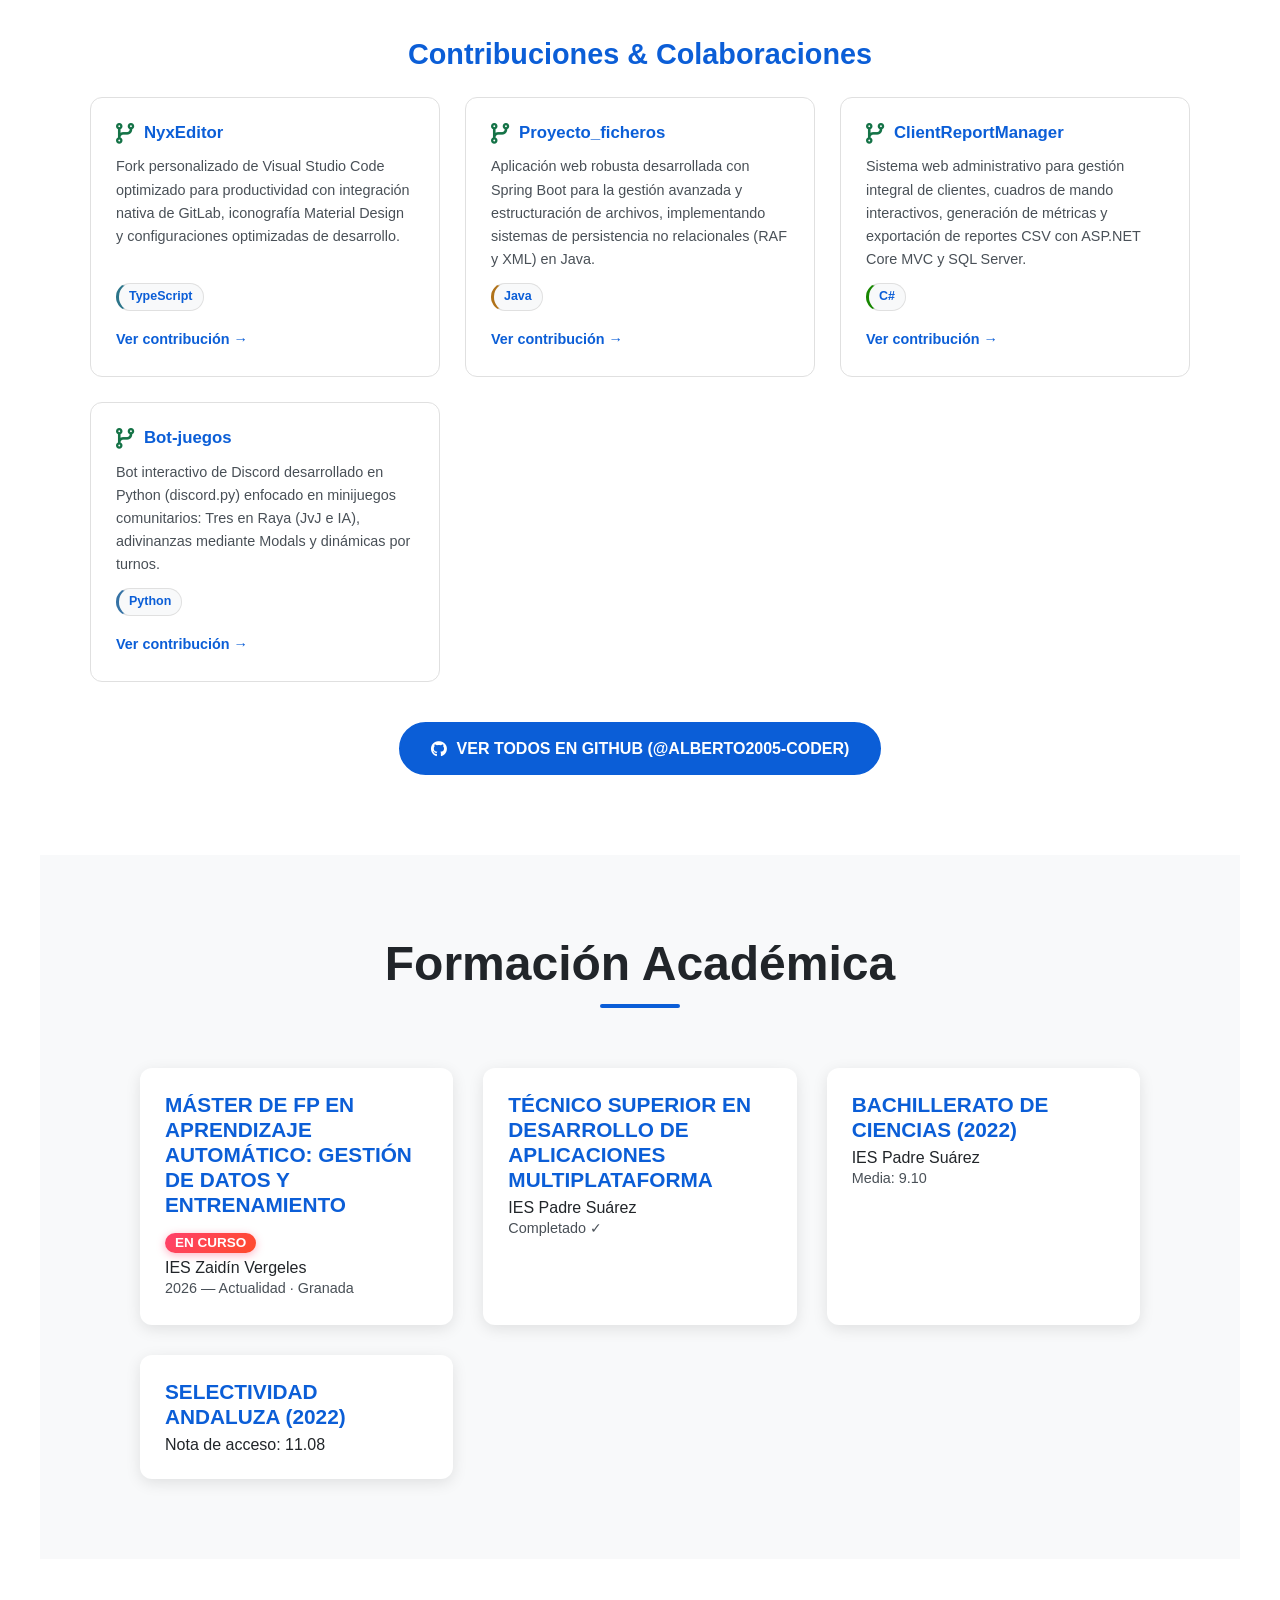
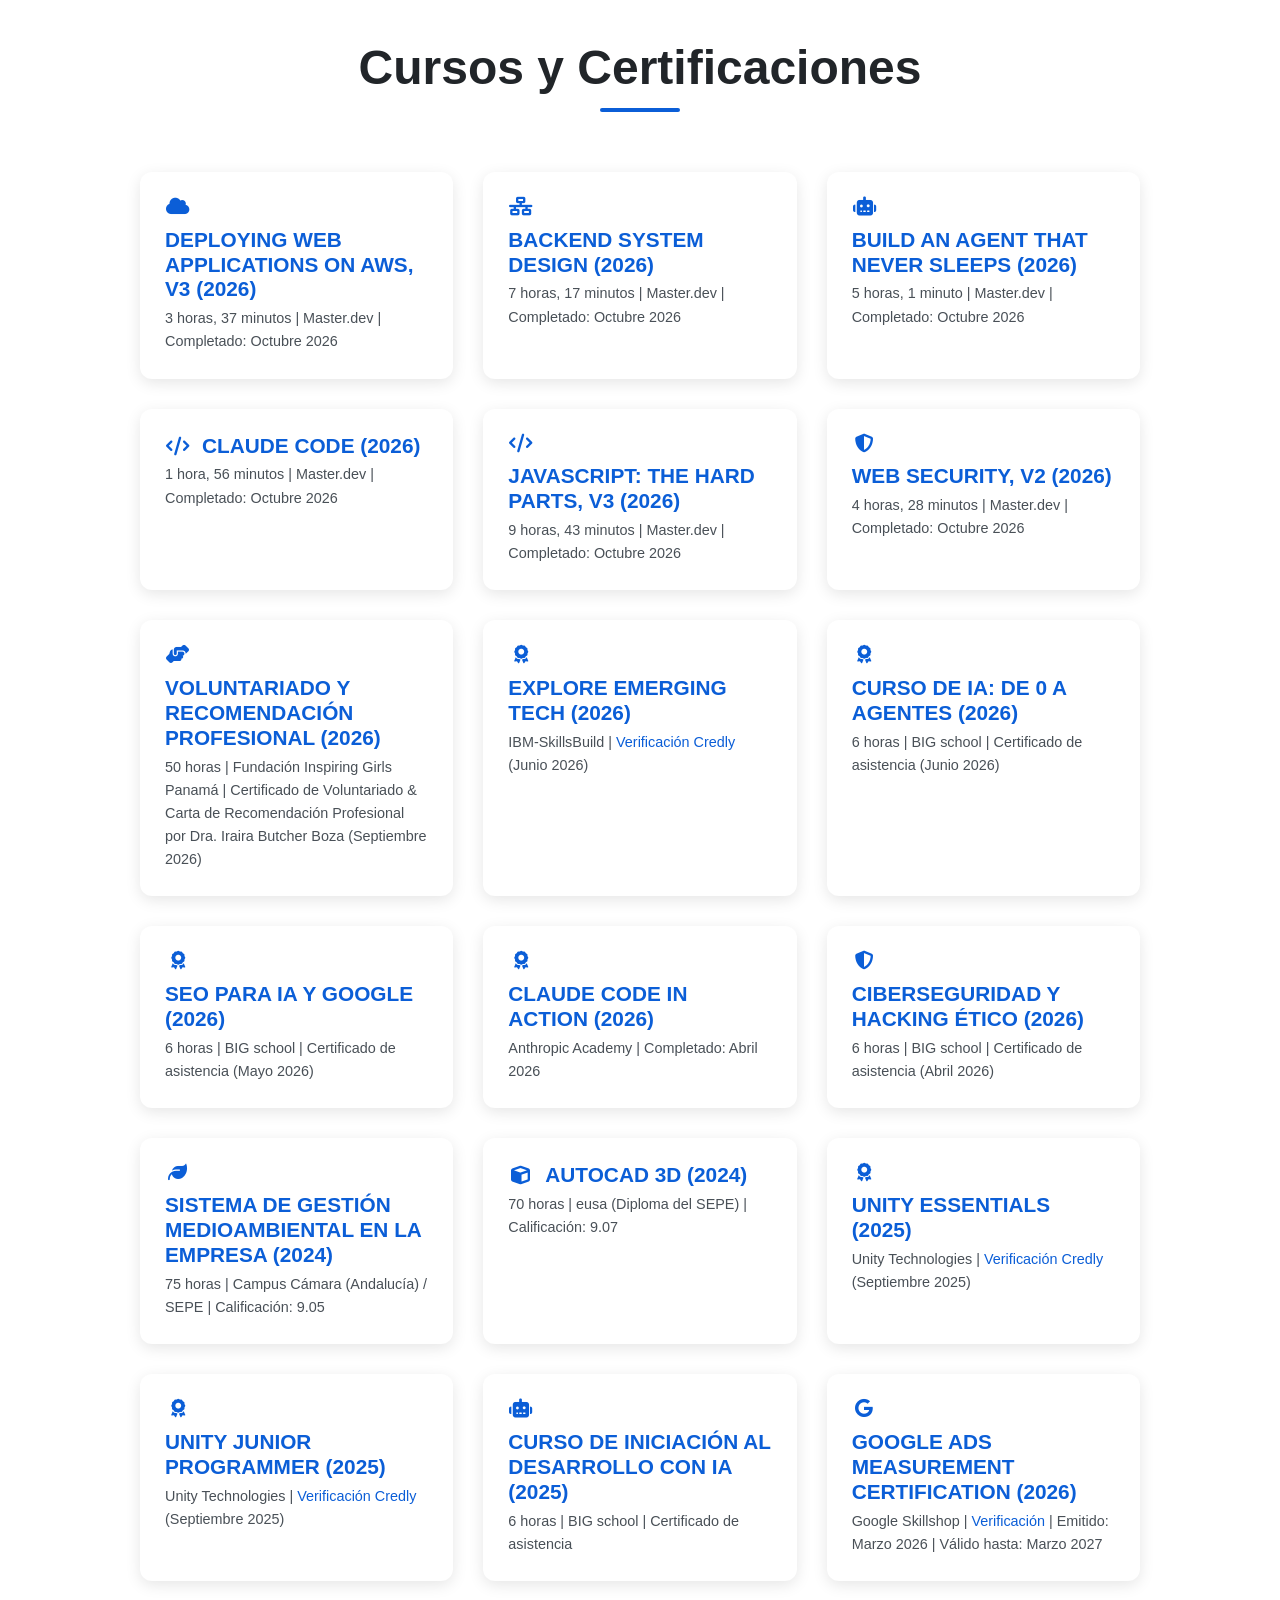
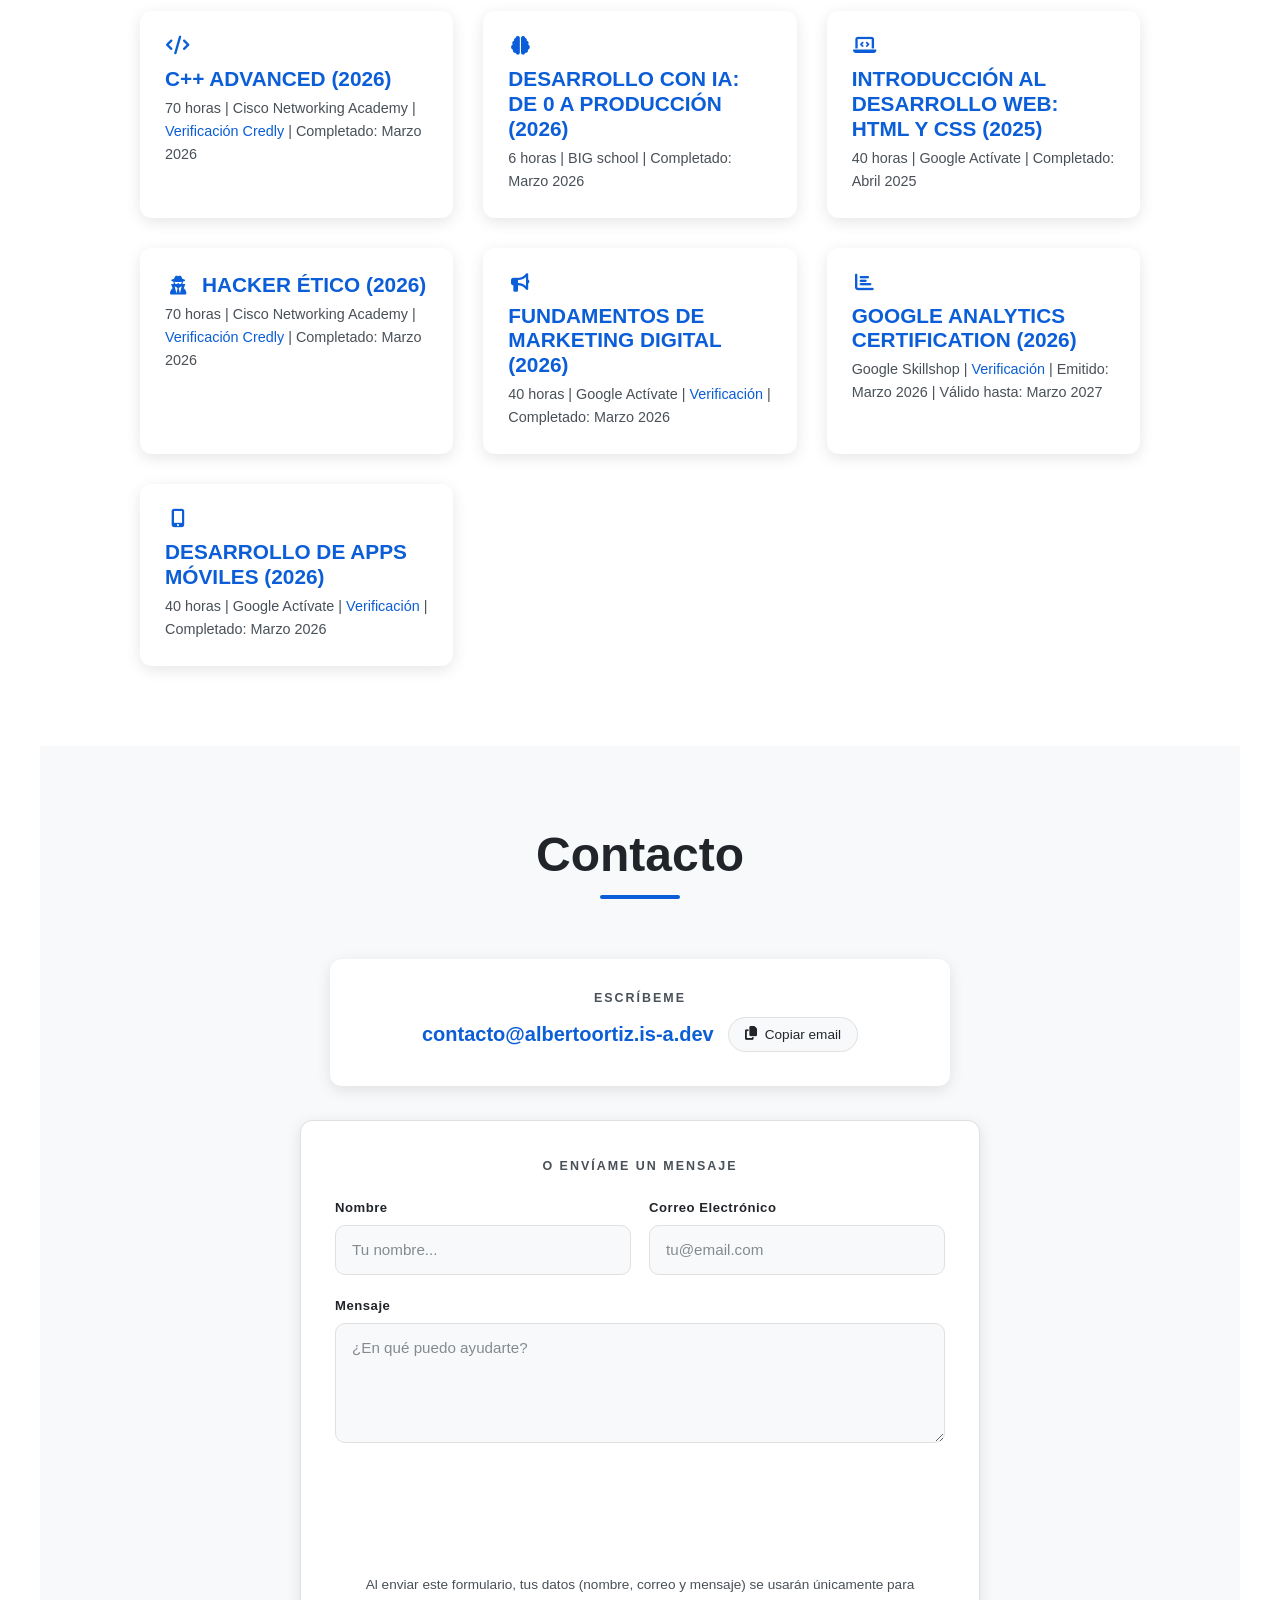
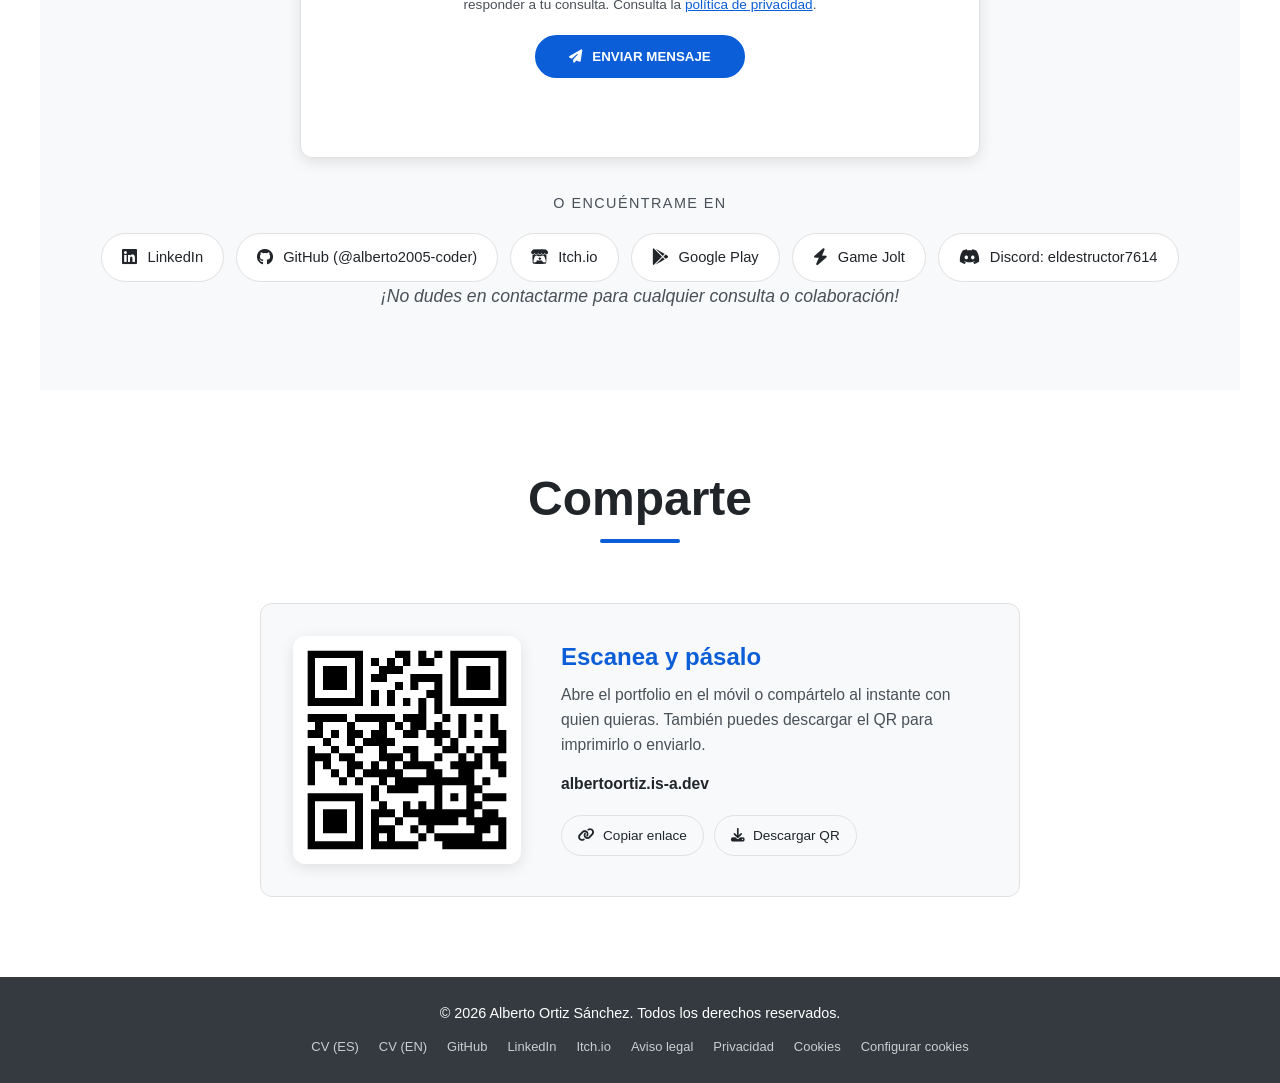
==== commit 696b16e2: "feat(seo): legal EN, schema ProfilePage, llms bilingue y hreflang" ====
--- a/index.html
+++ b/index.html
@@ -243,7 +243,7 @@
       "url": "https://albertoortiz.is-a.dev/",
       "name": "Alberto Ortiz Sánchez | Desarrollador Full Stack en Granada",
       "inLanguage": "es",
-      "dateModified": "2026-11-16",
+      "dateModified": "2026-11-17",
       "isPartOf": {
         "@id": "https://albertoortiz.is-a.dev/#website"
       },
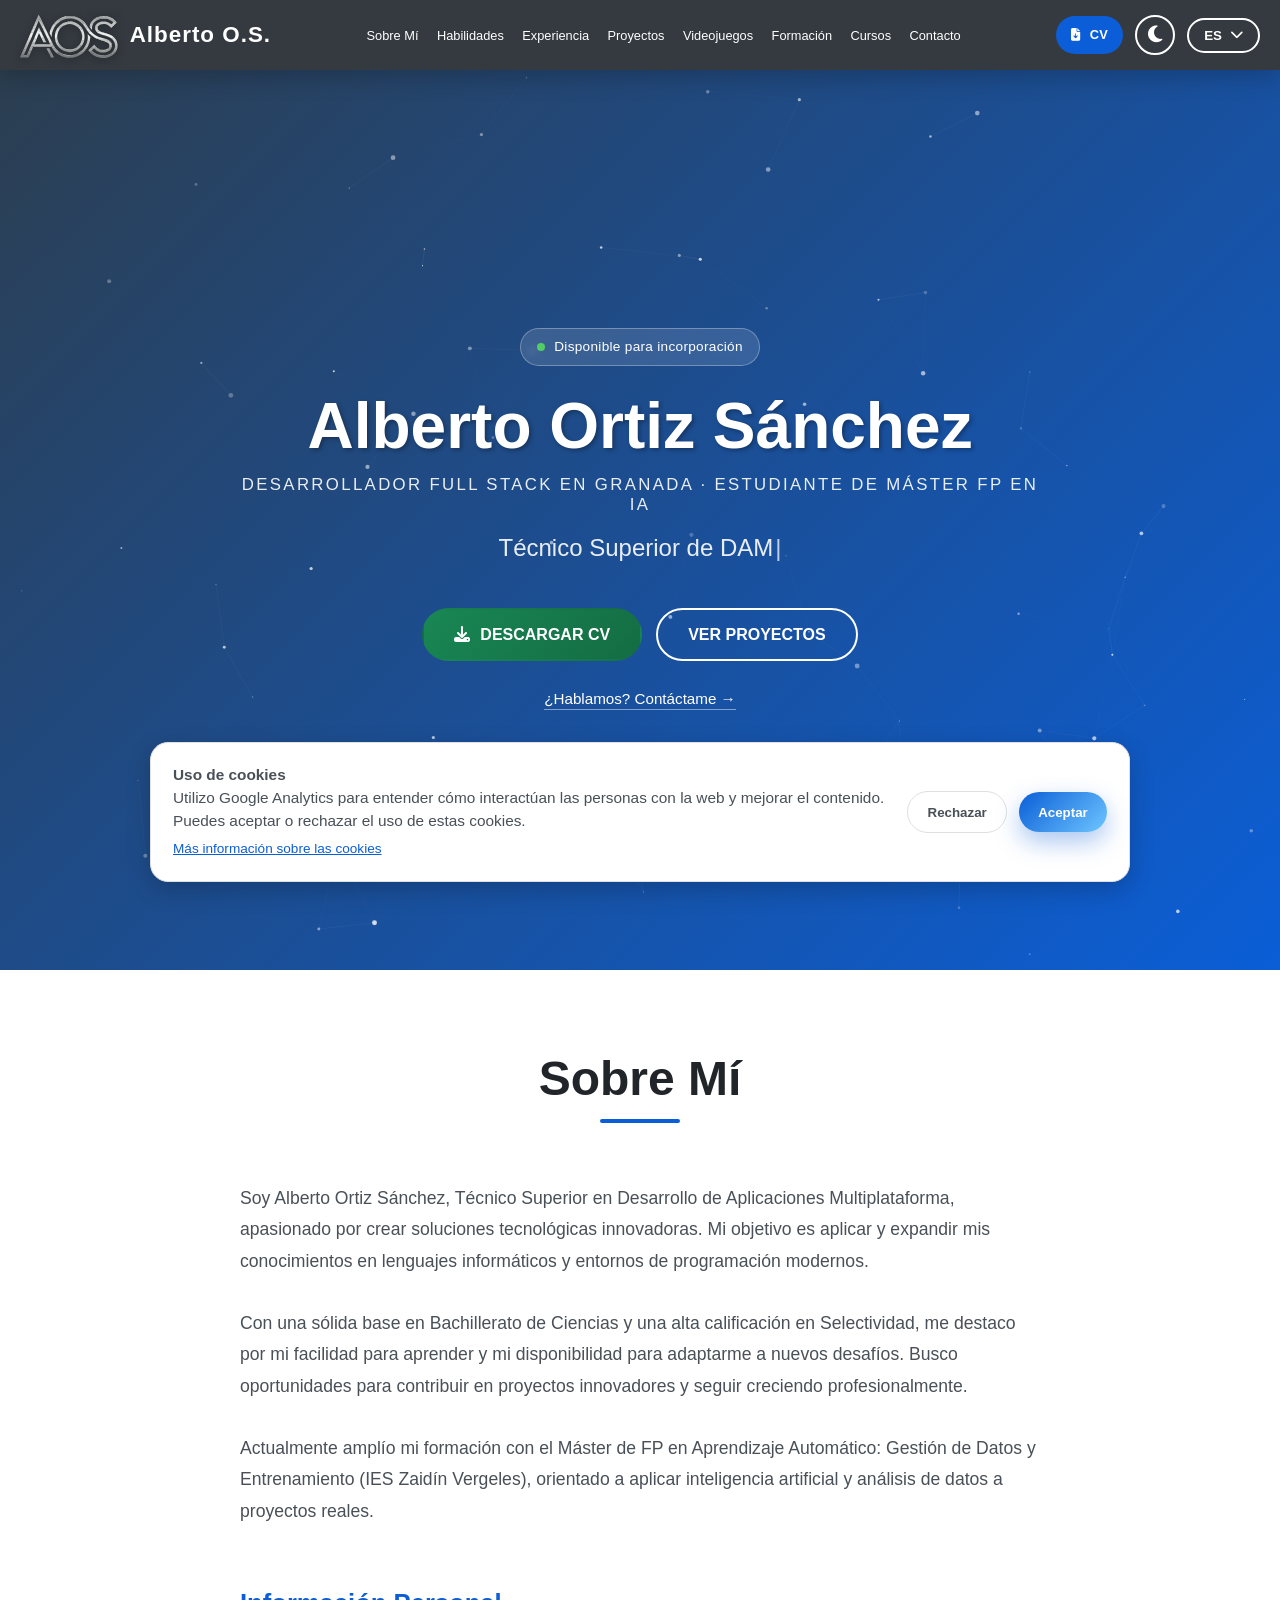
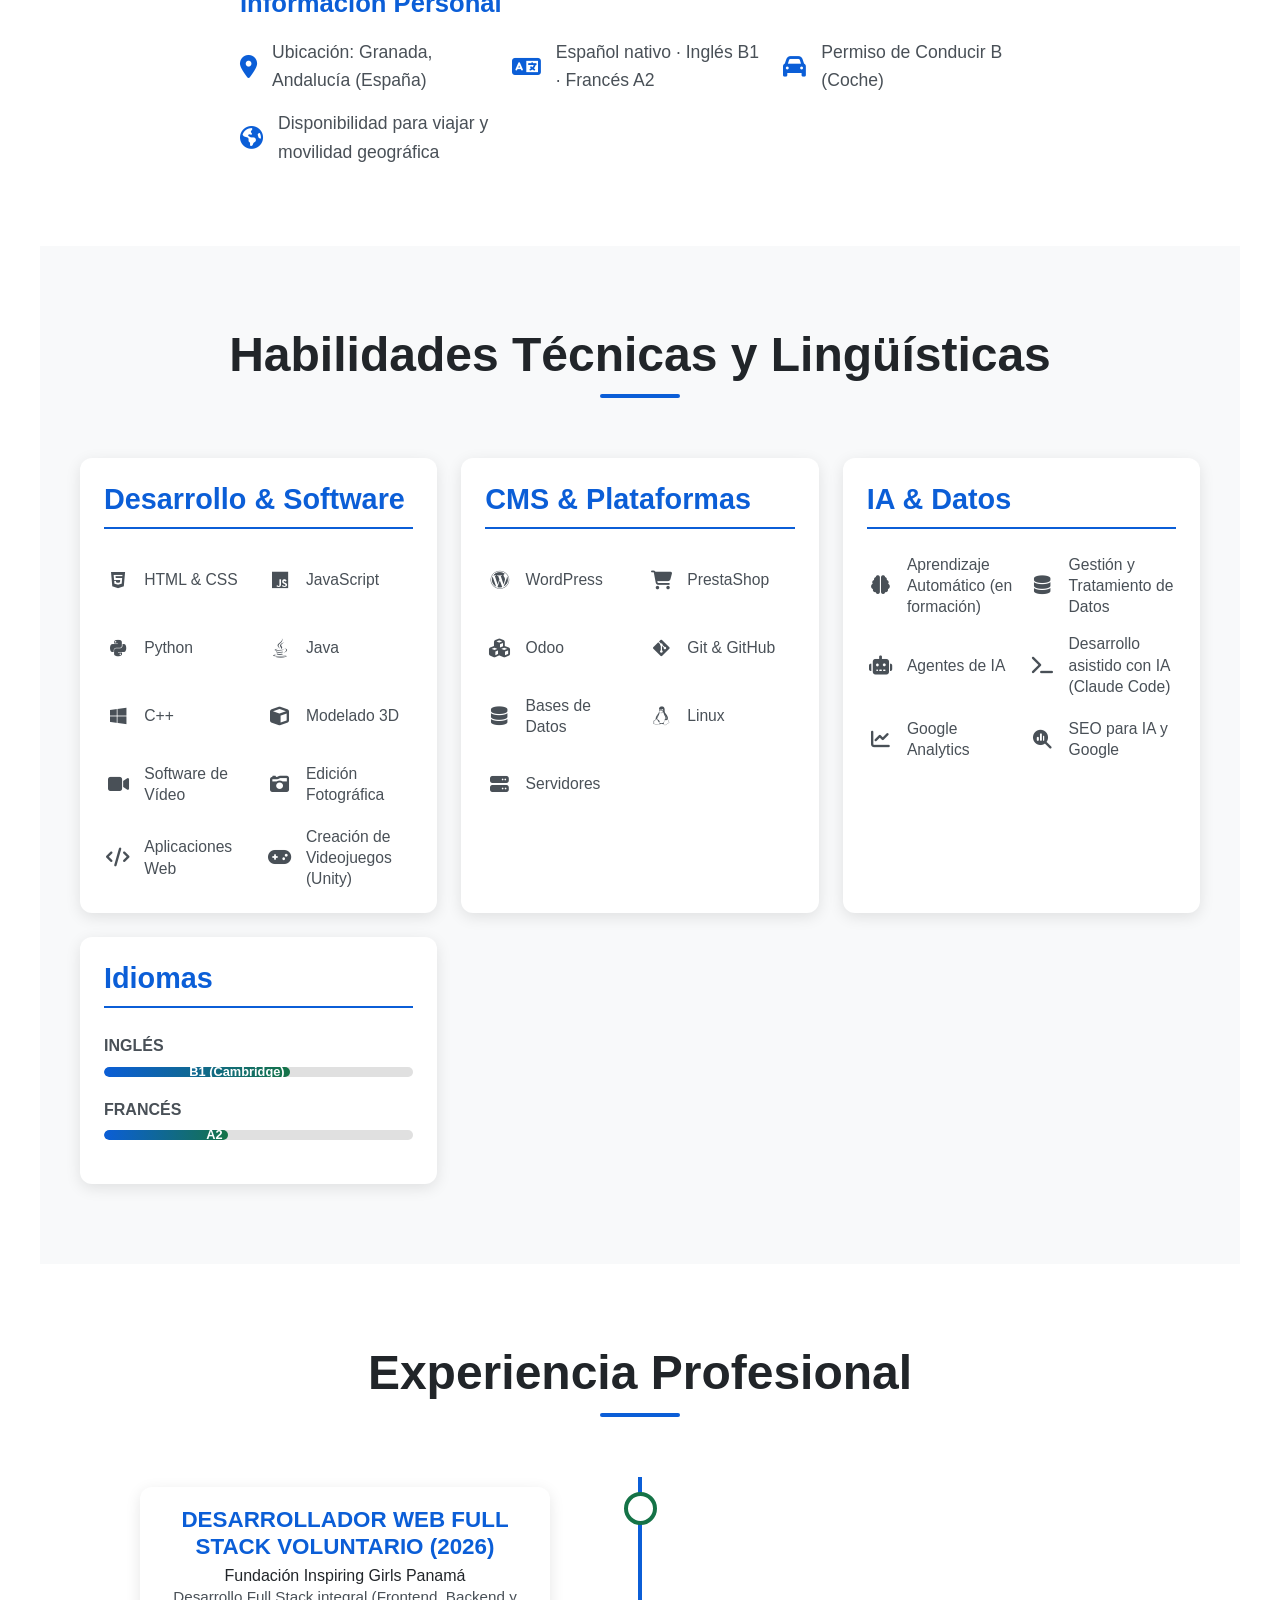
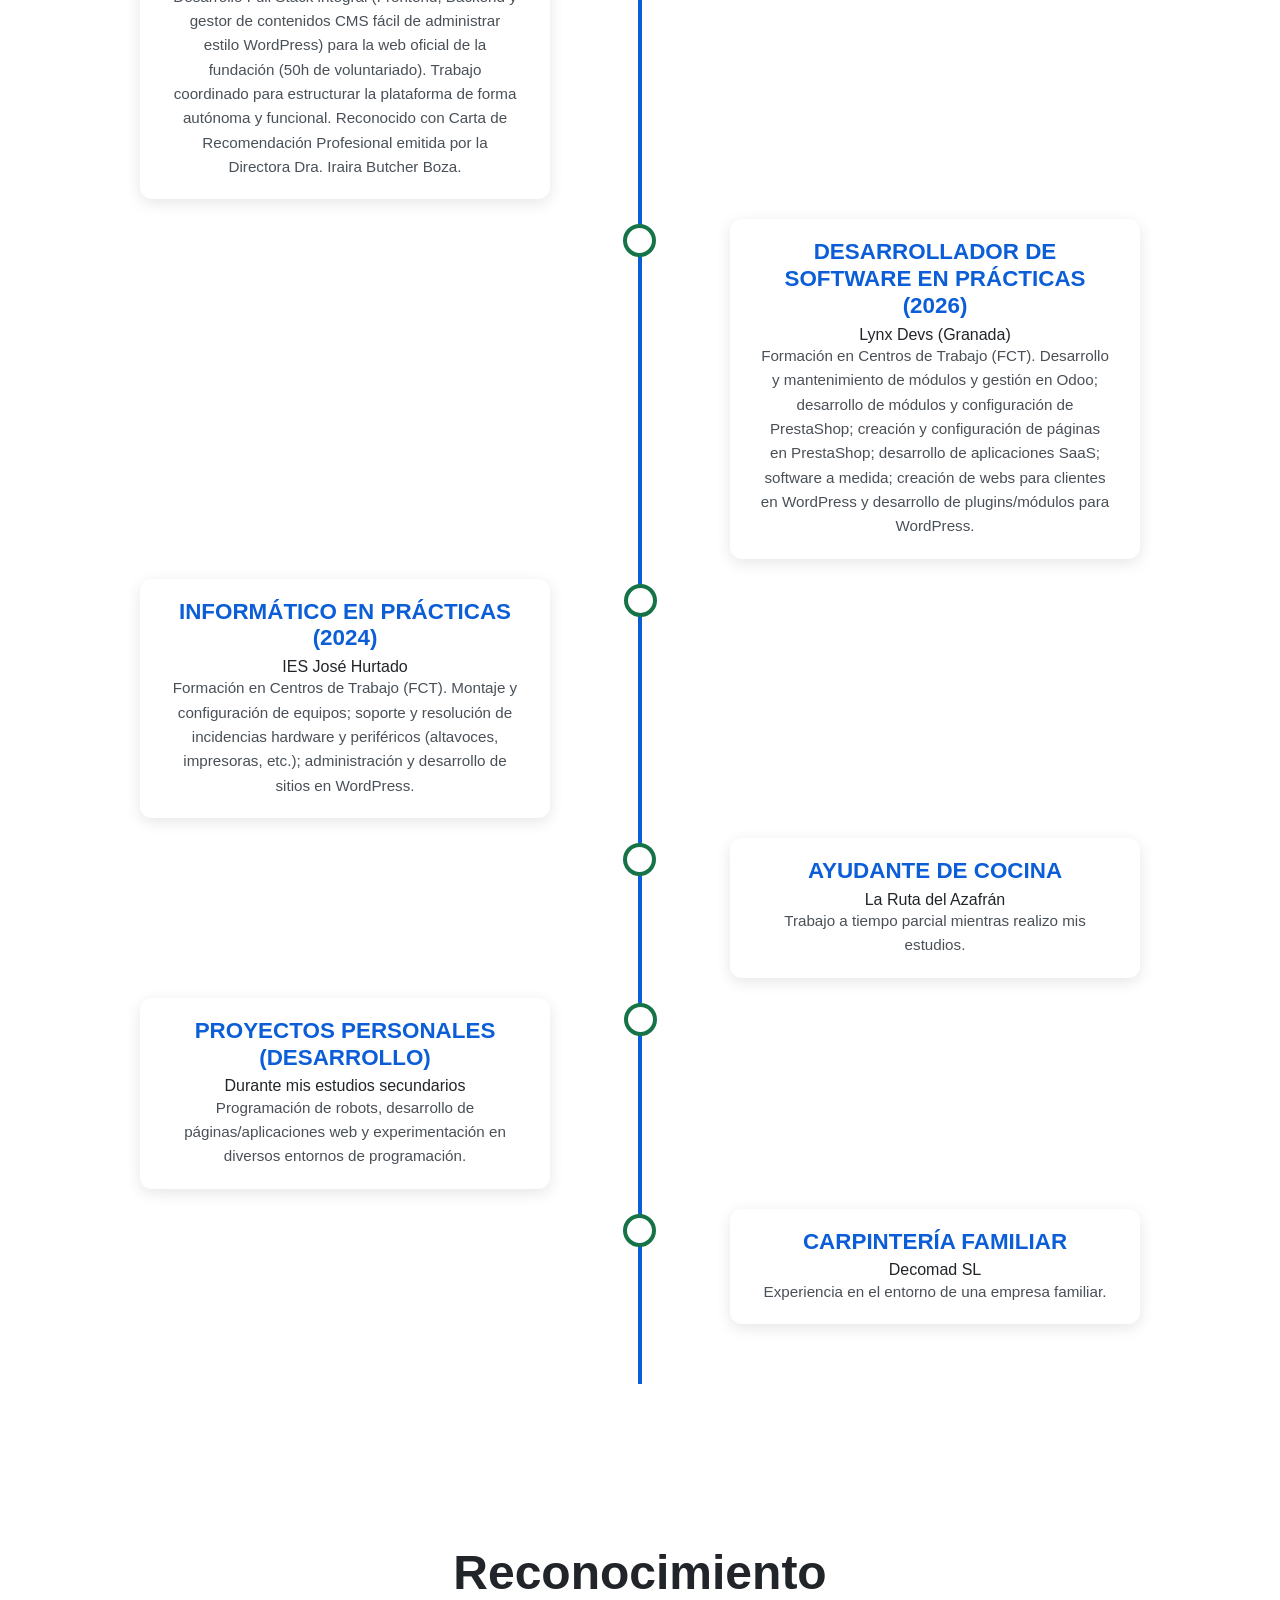
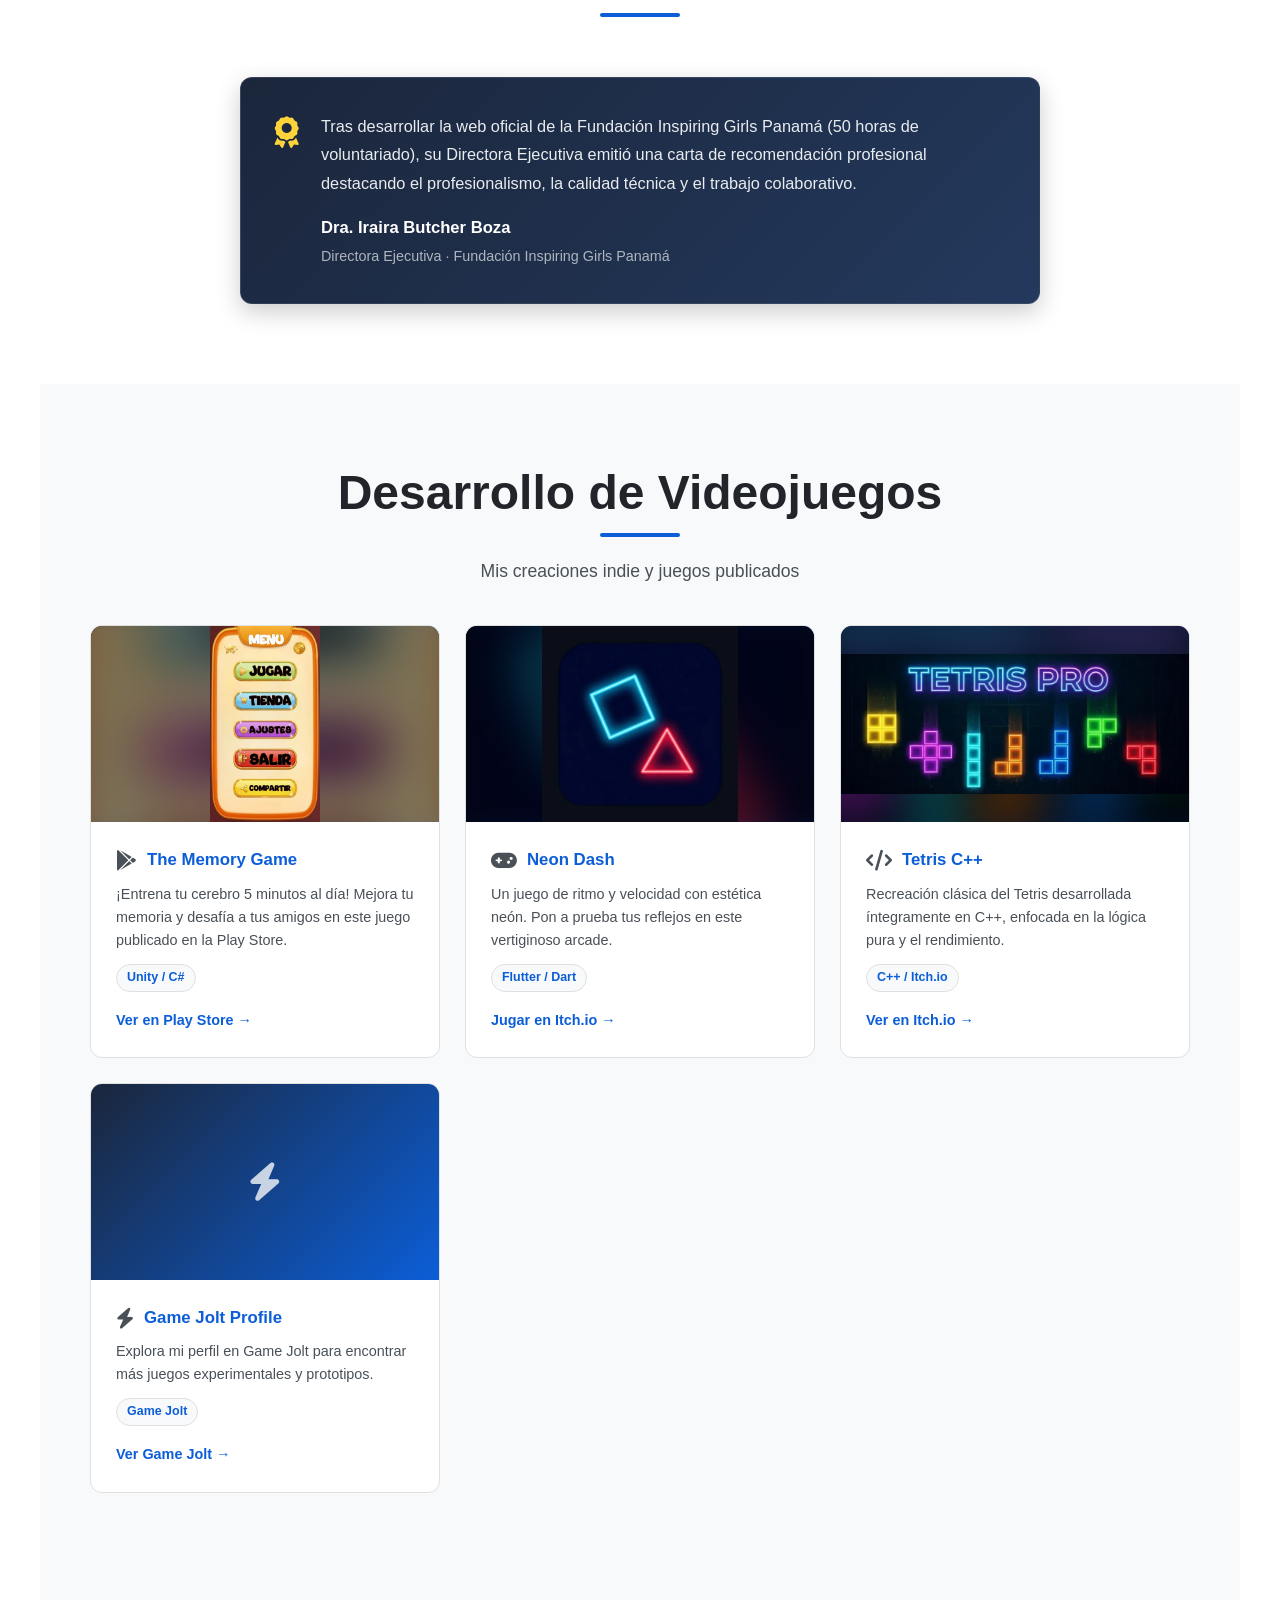
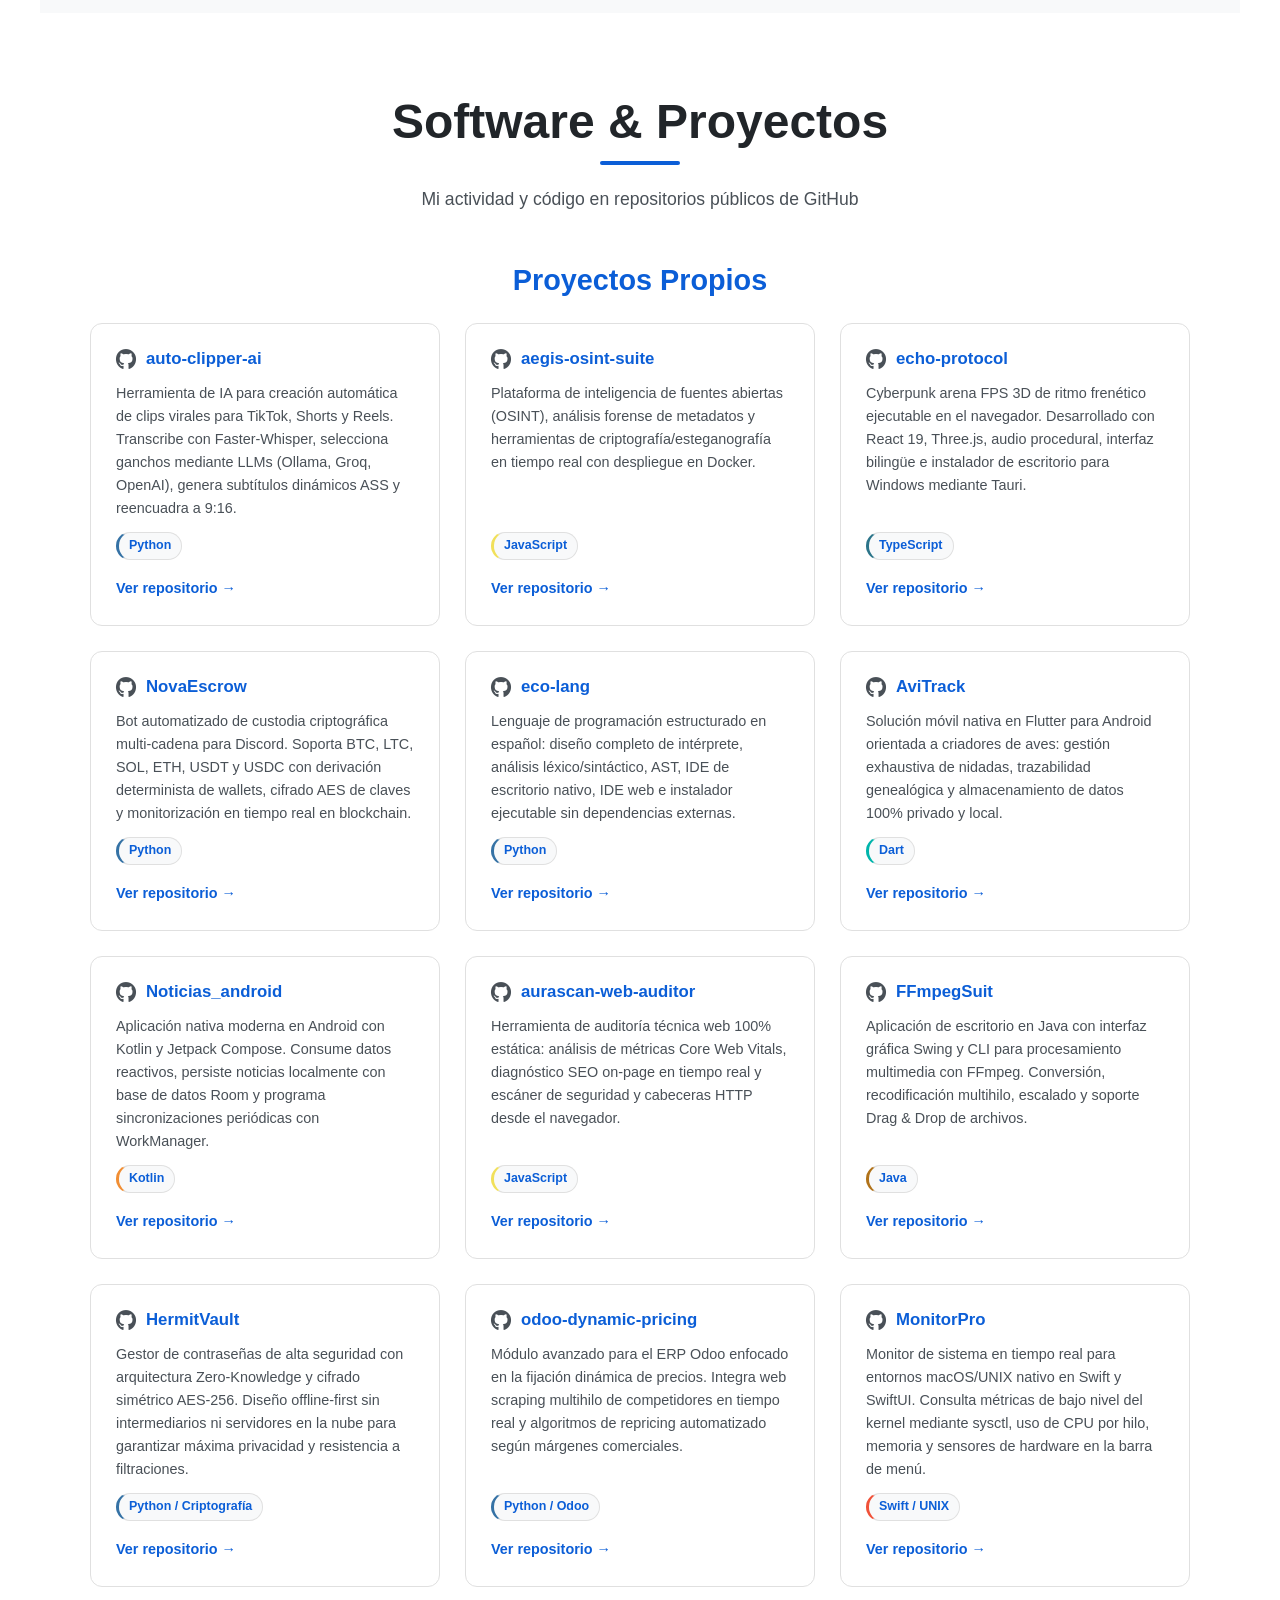
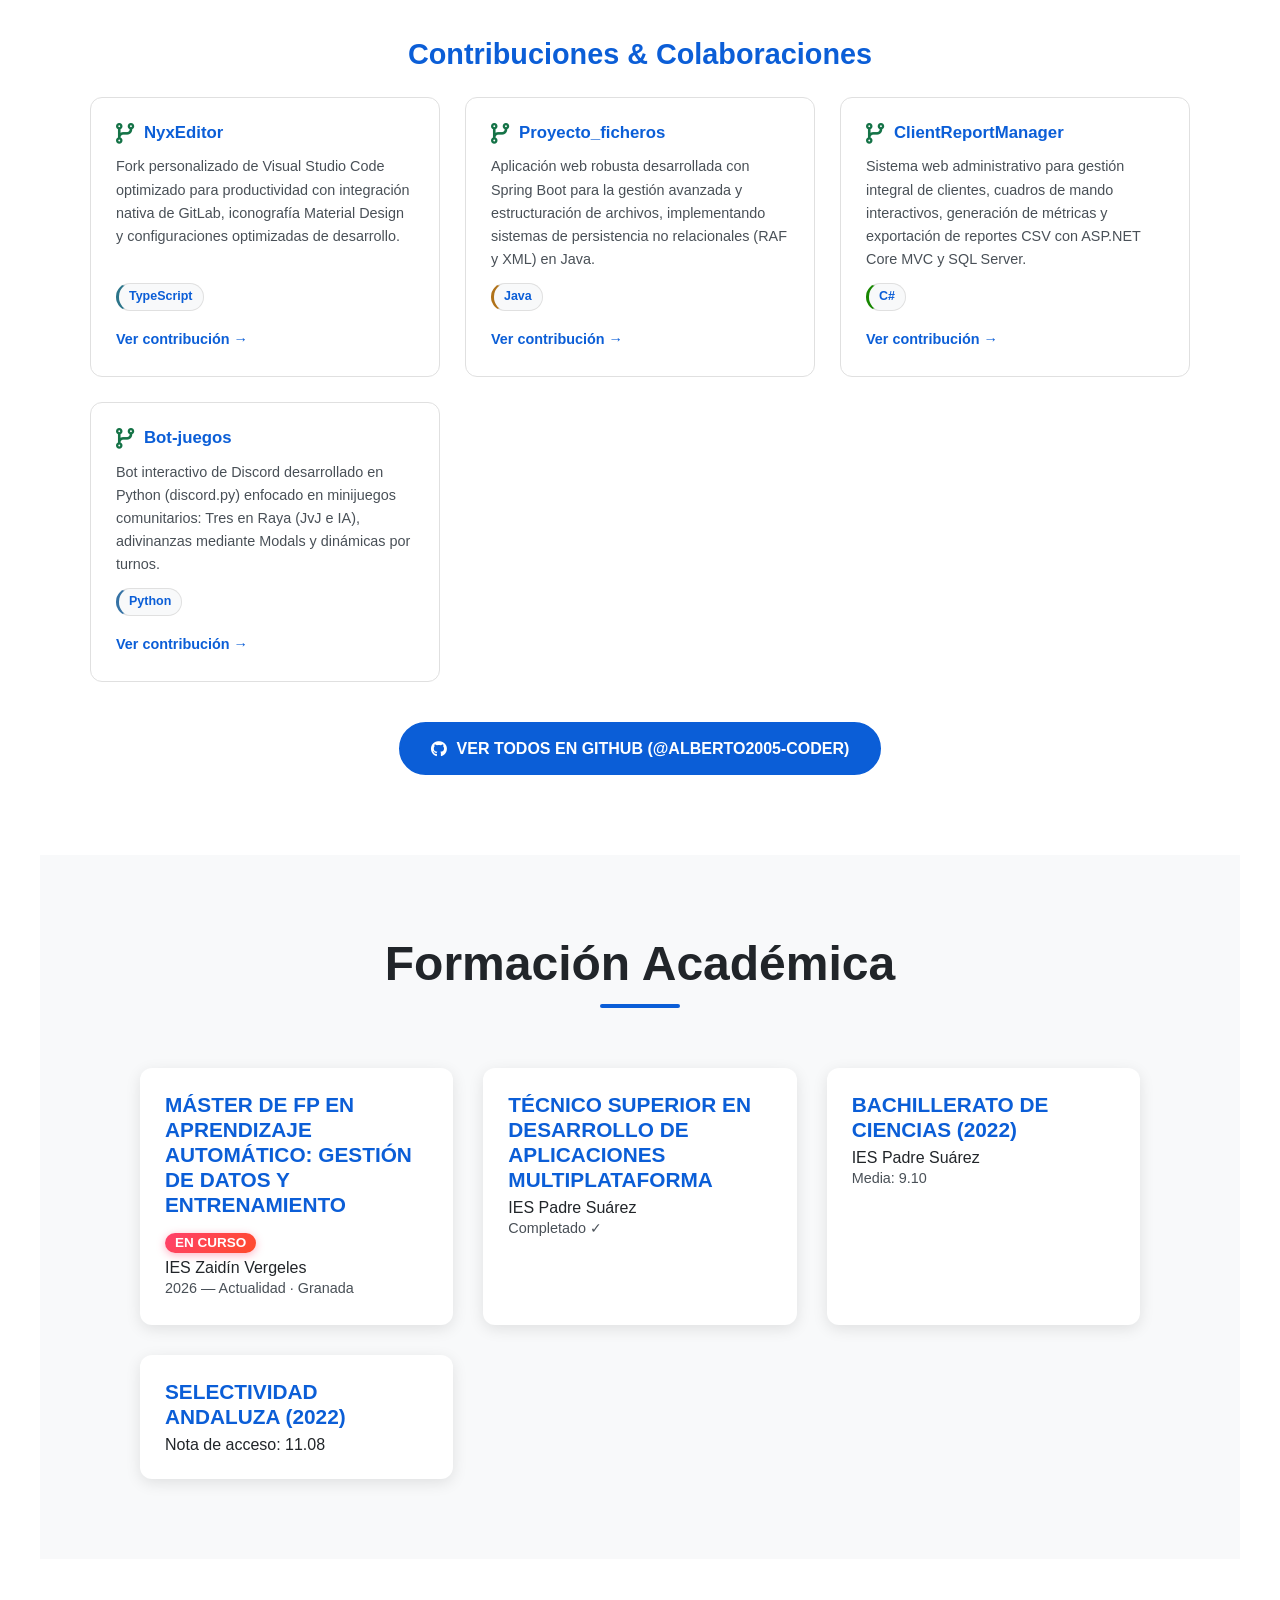
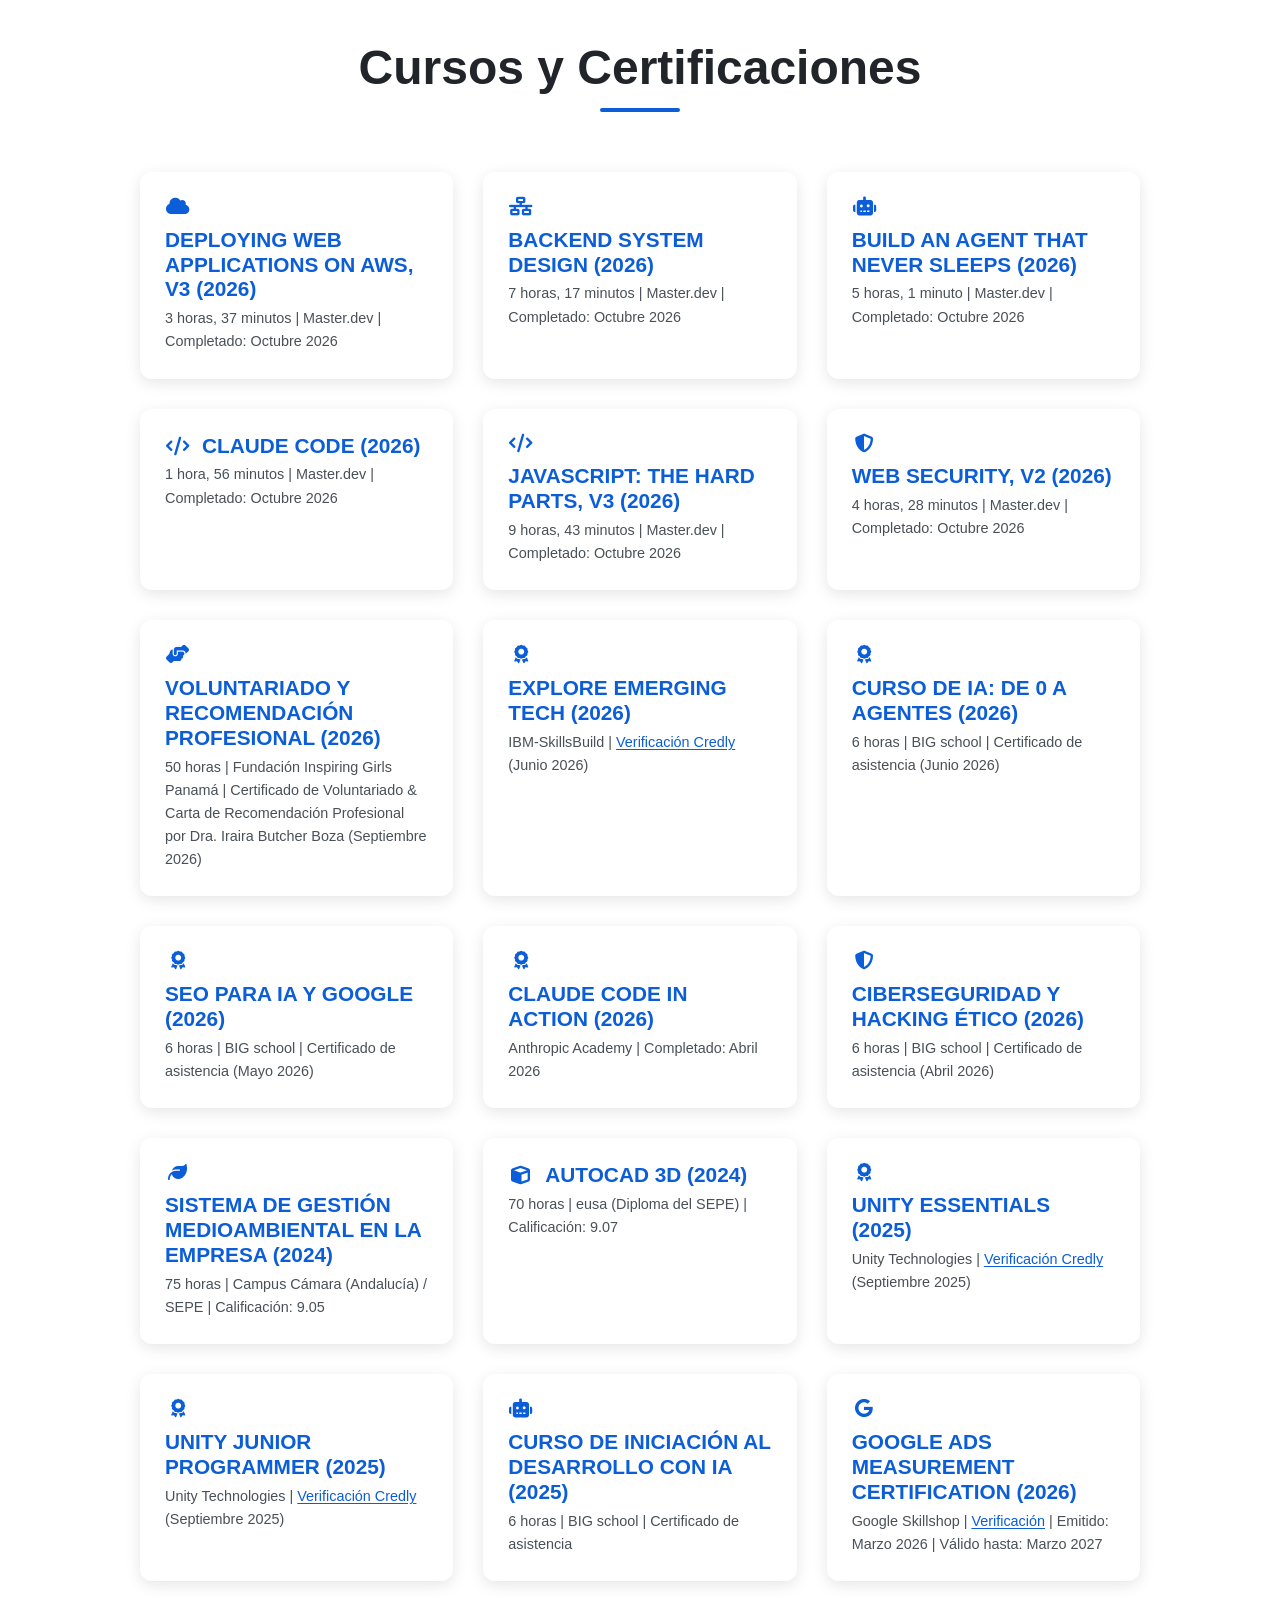
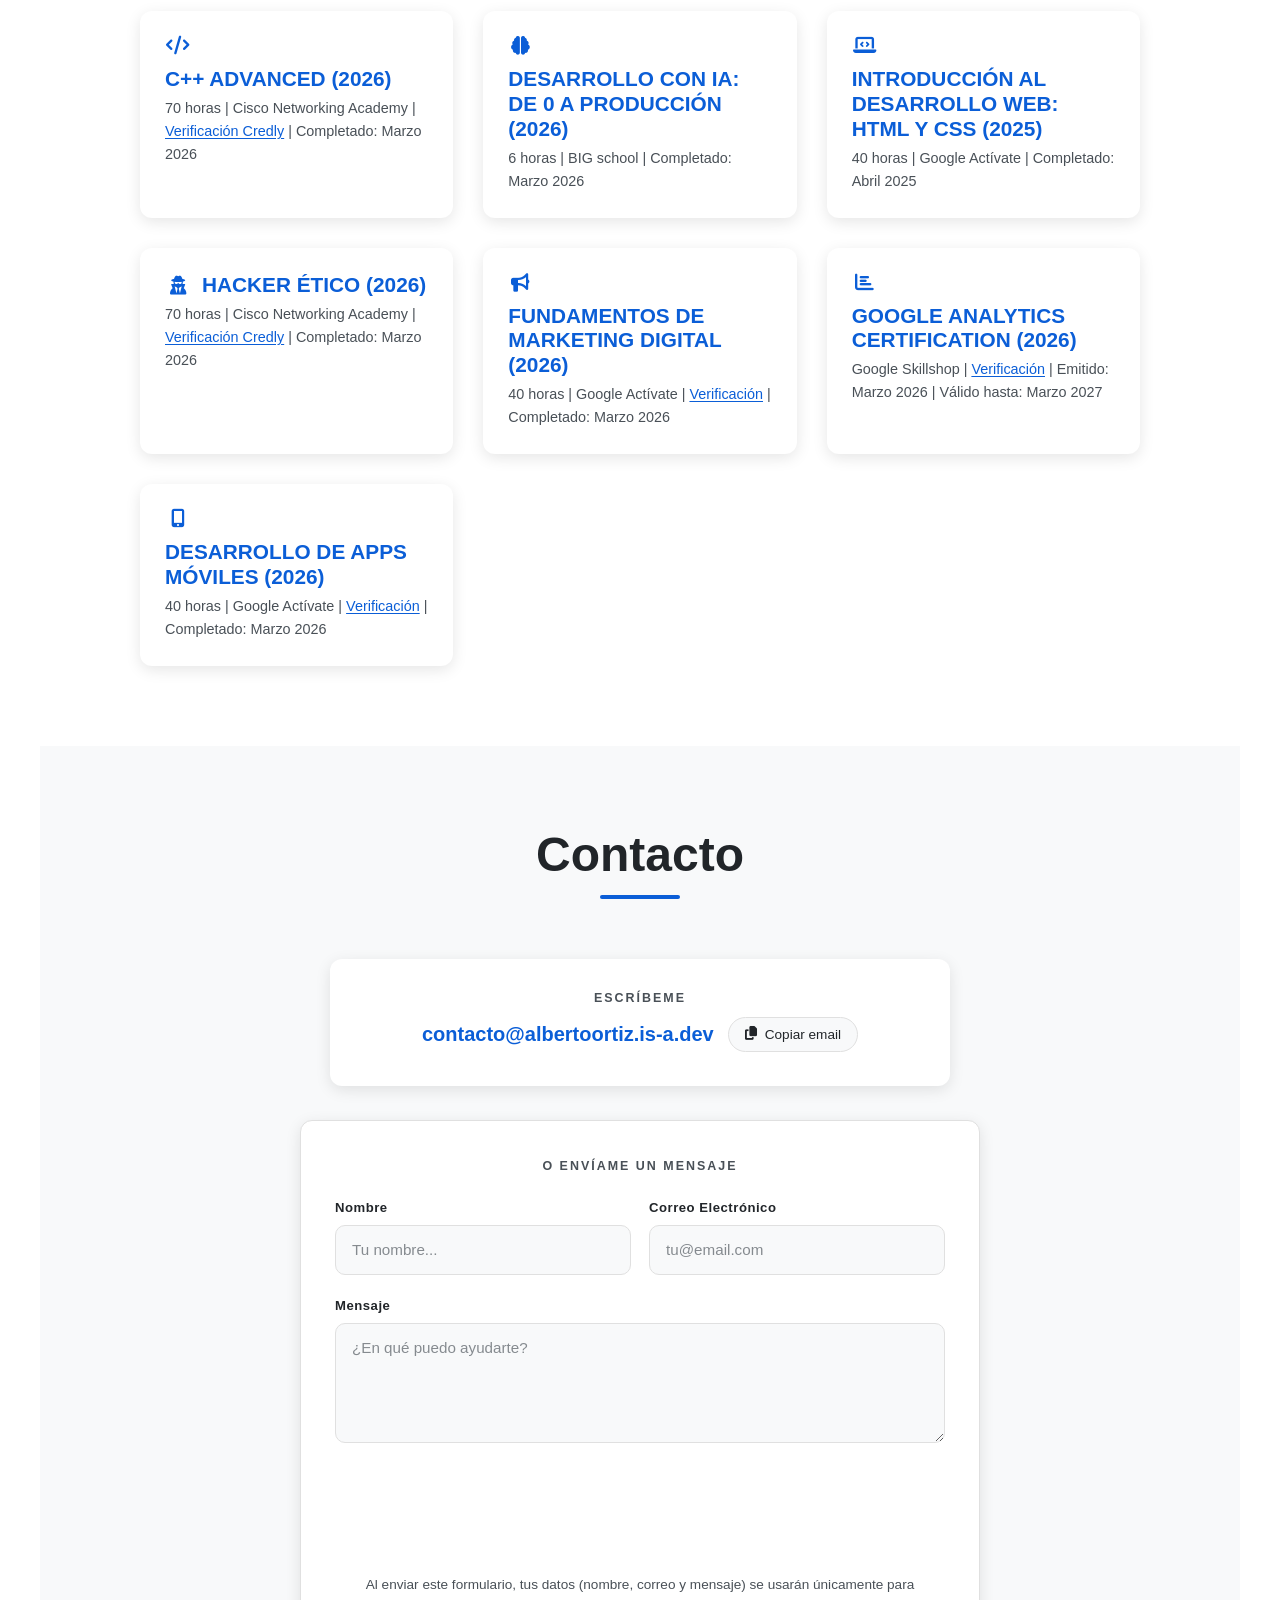
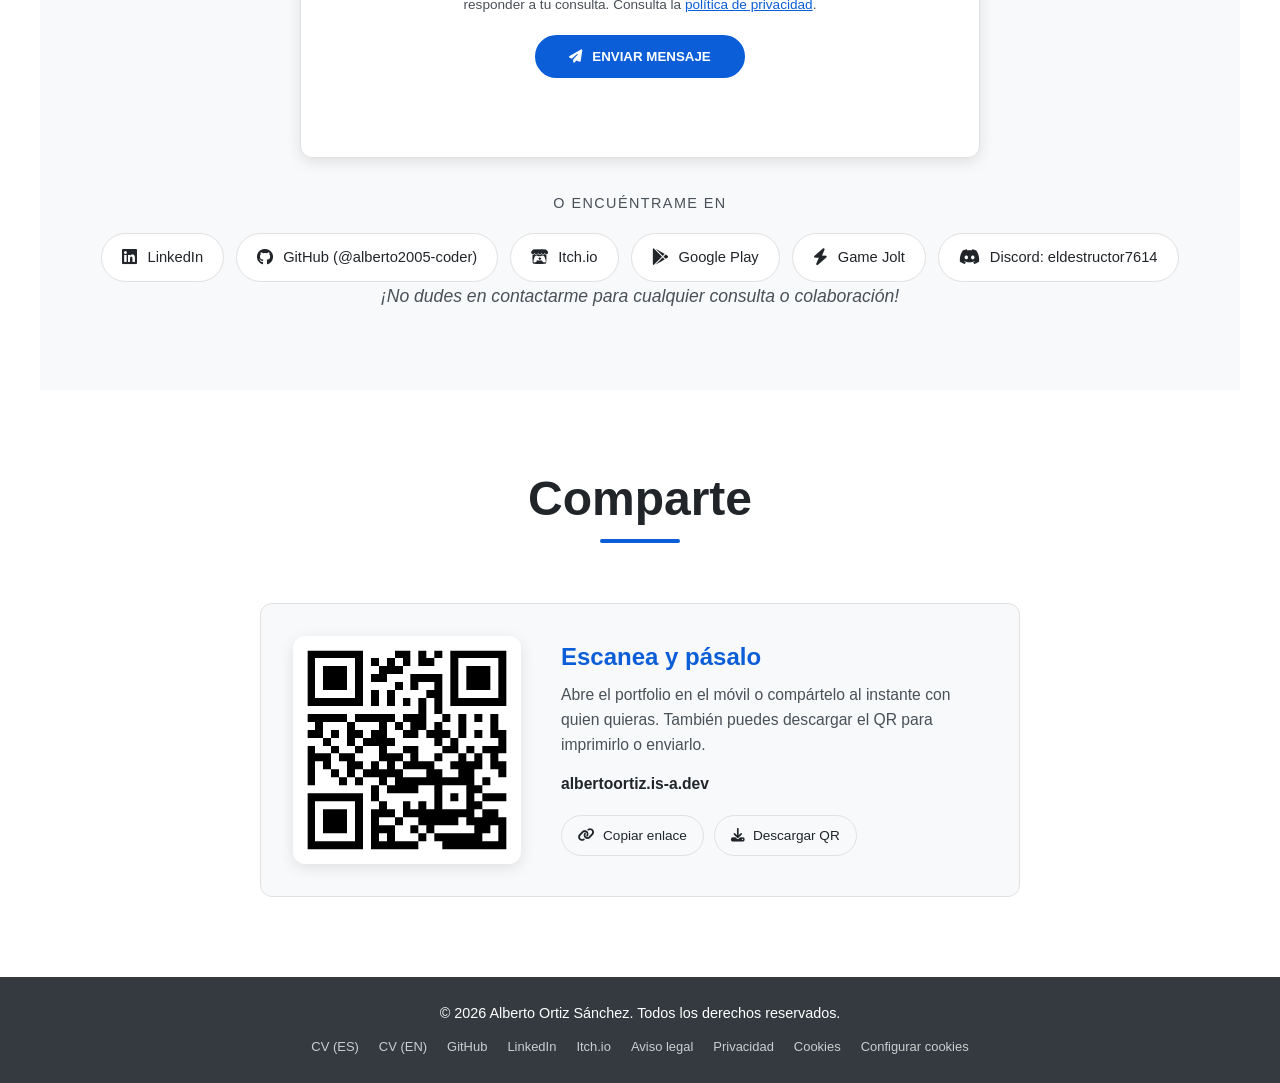
==== commit 19f9e9c1: "fix(schema): dateModified del ProfilePage con hora y zona horaria" ====
--- a/index.html
+++ b/index.html
@@ -243,7 +243,7 @@
       "url": "https://albertoortiz.is-a.dev/",
       "name": "Alberto Ortiz Sánchez | Desarrollador Full Stack en Granada",
       "inLanguage": "es",
-      "dateModified": "2026-11-17",
+      "dateModified": "2026-11-17T22:40:00+01:00",
       "isPartOf": {
         "@id": "https://albertoortiz.is-a.dev/#website"
       },
@@ -1259,6 +1259,12 @@
     font-size: 0.9em;
 }
 
+/* Accesibilidad: los enlaces dentro de texto no deben distinguirse solo por el color */
+.course-item .details a {
+    text-decoration: underline;
+    text-underline-offset: 2px;
+}
+
 .badge-new {
     background: linear-gradient(135deg, #ff416c, #ff4b2b);
     color: white;
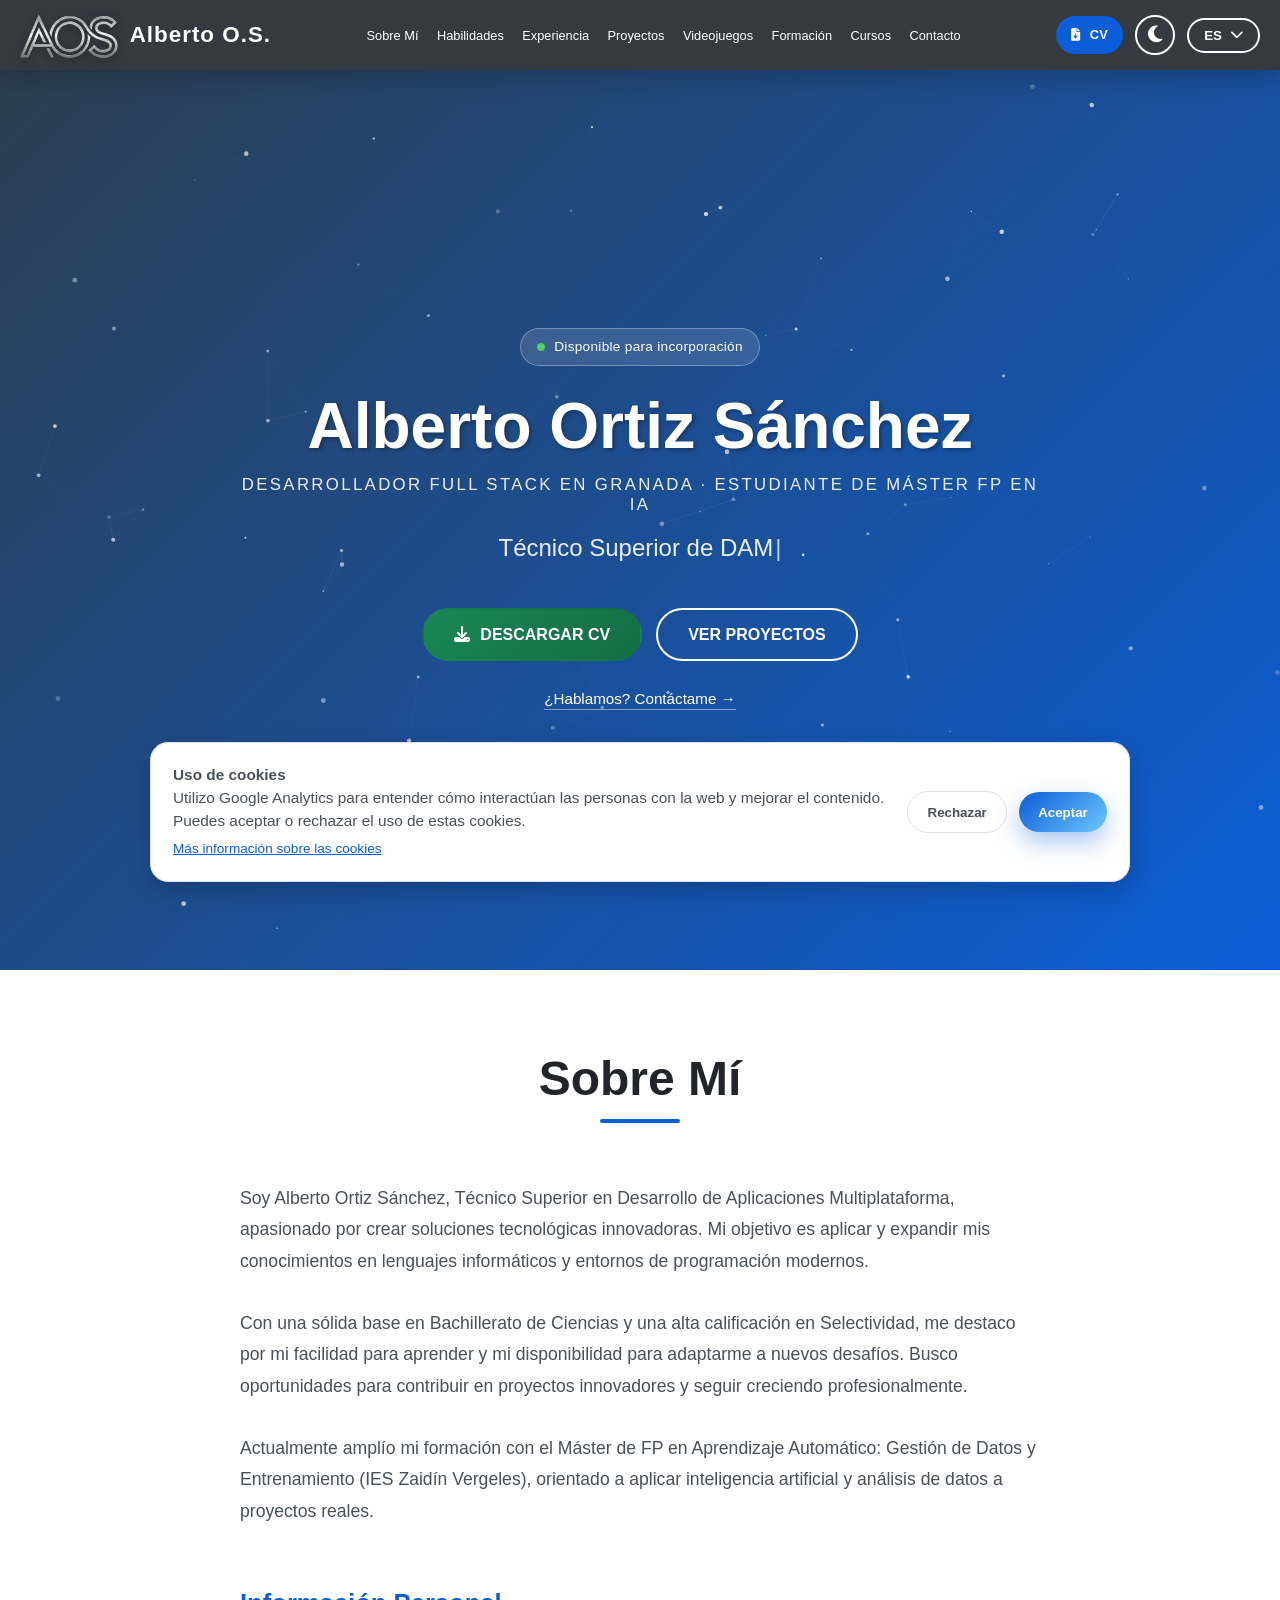
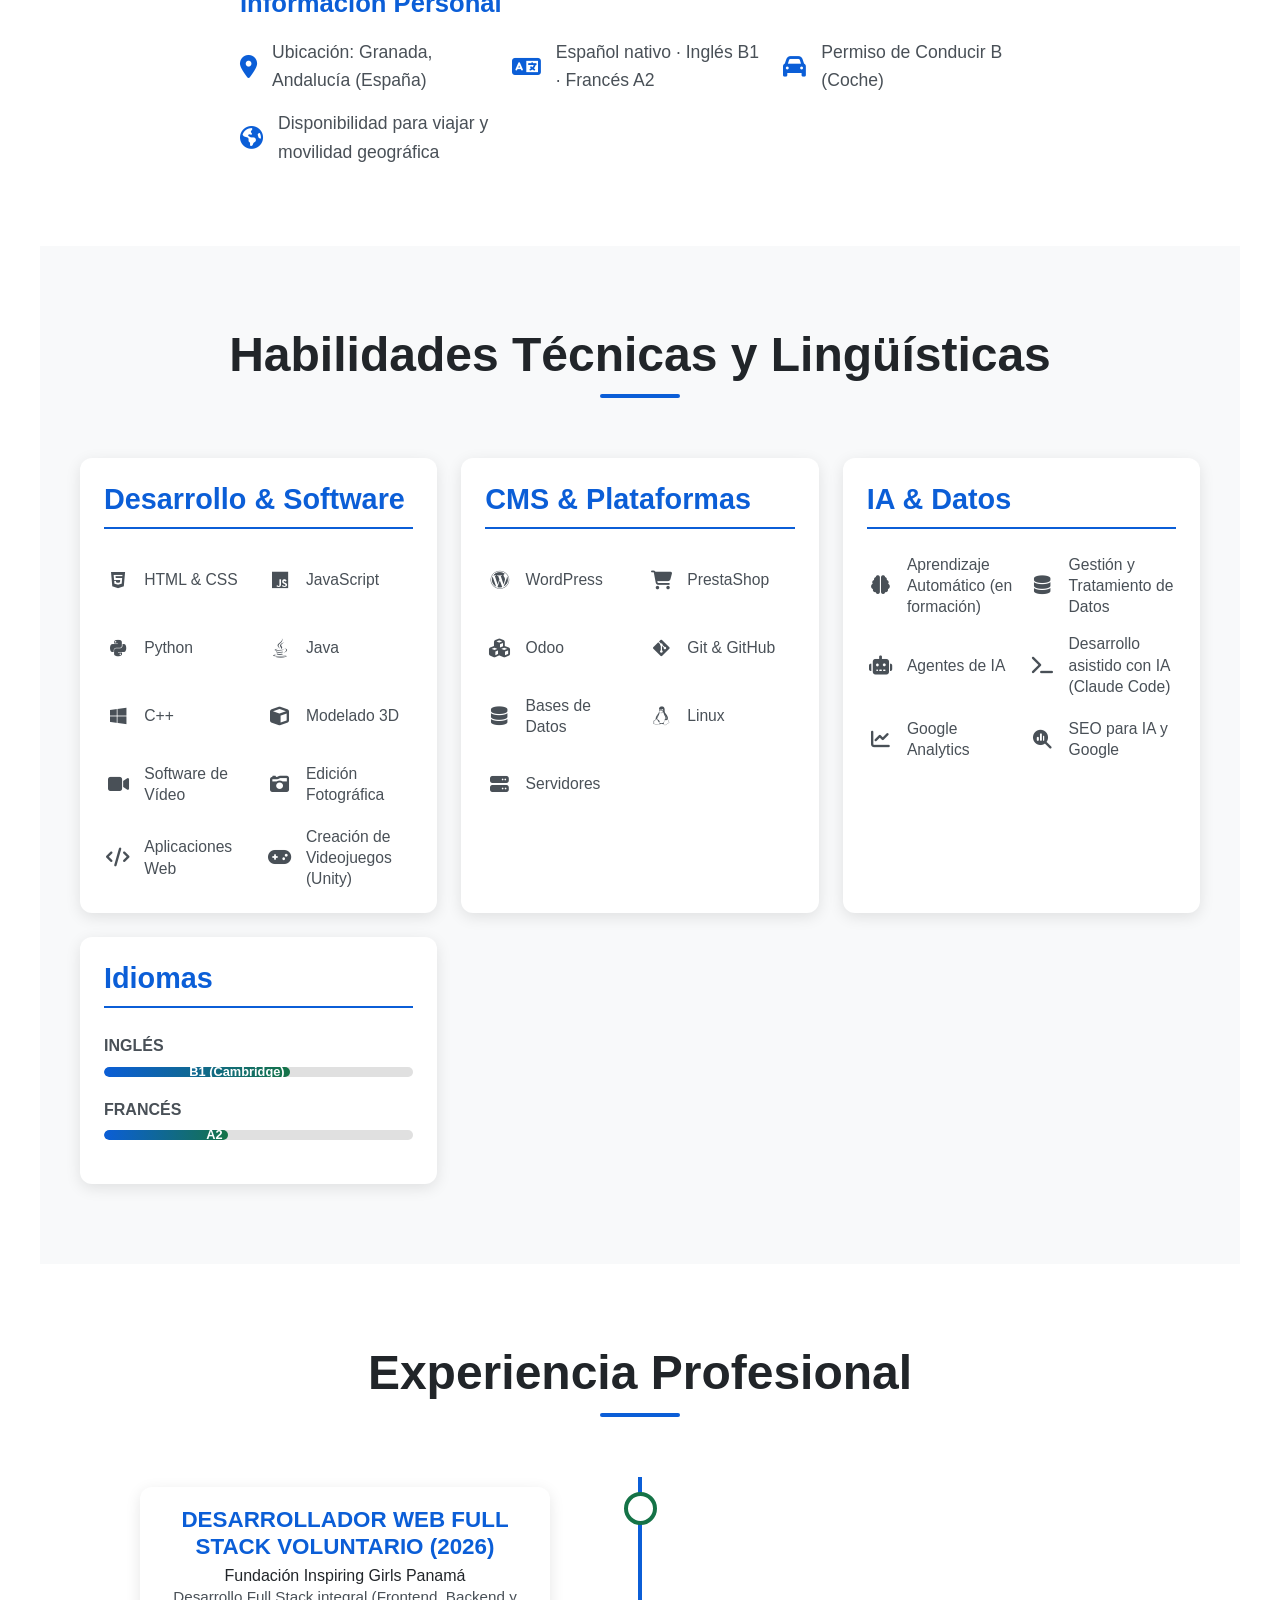
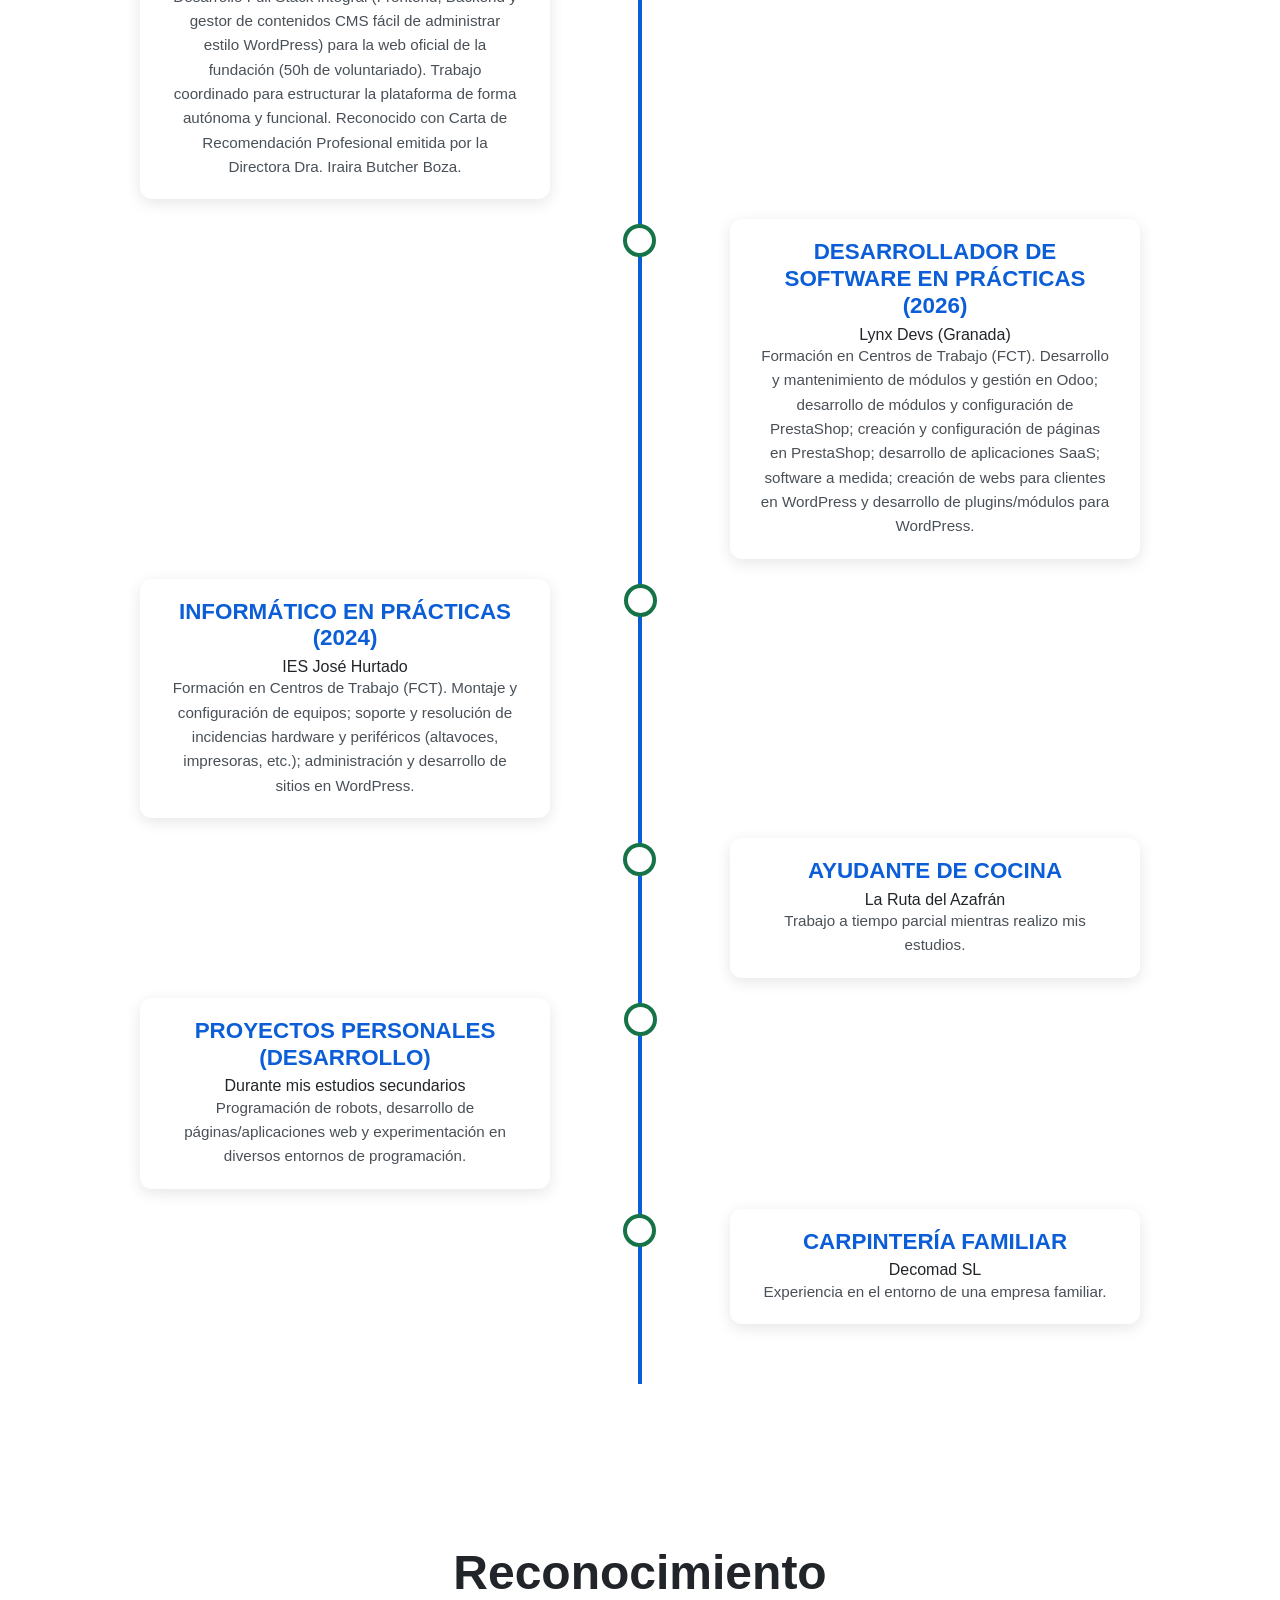
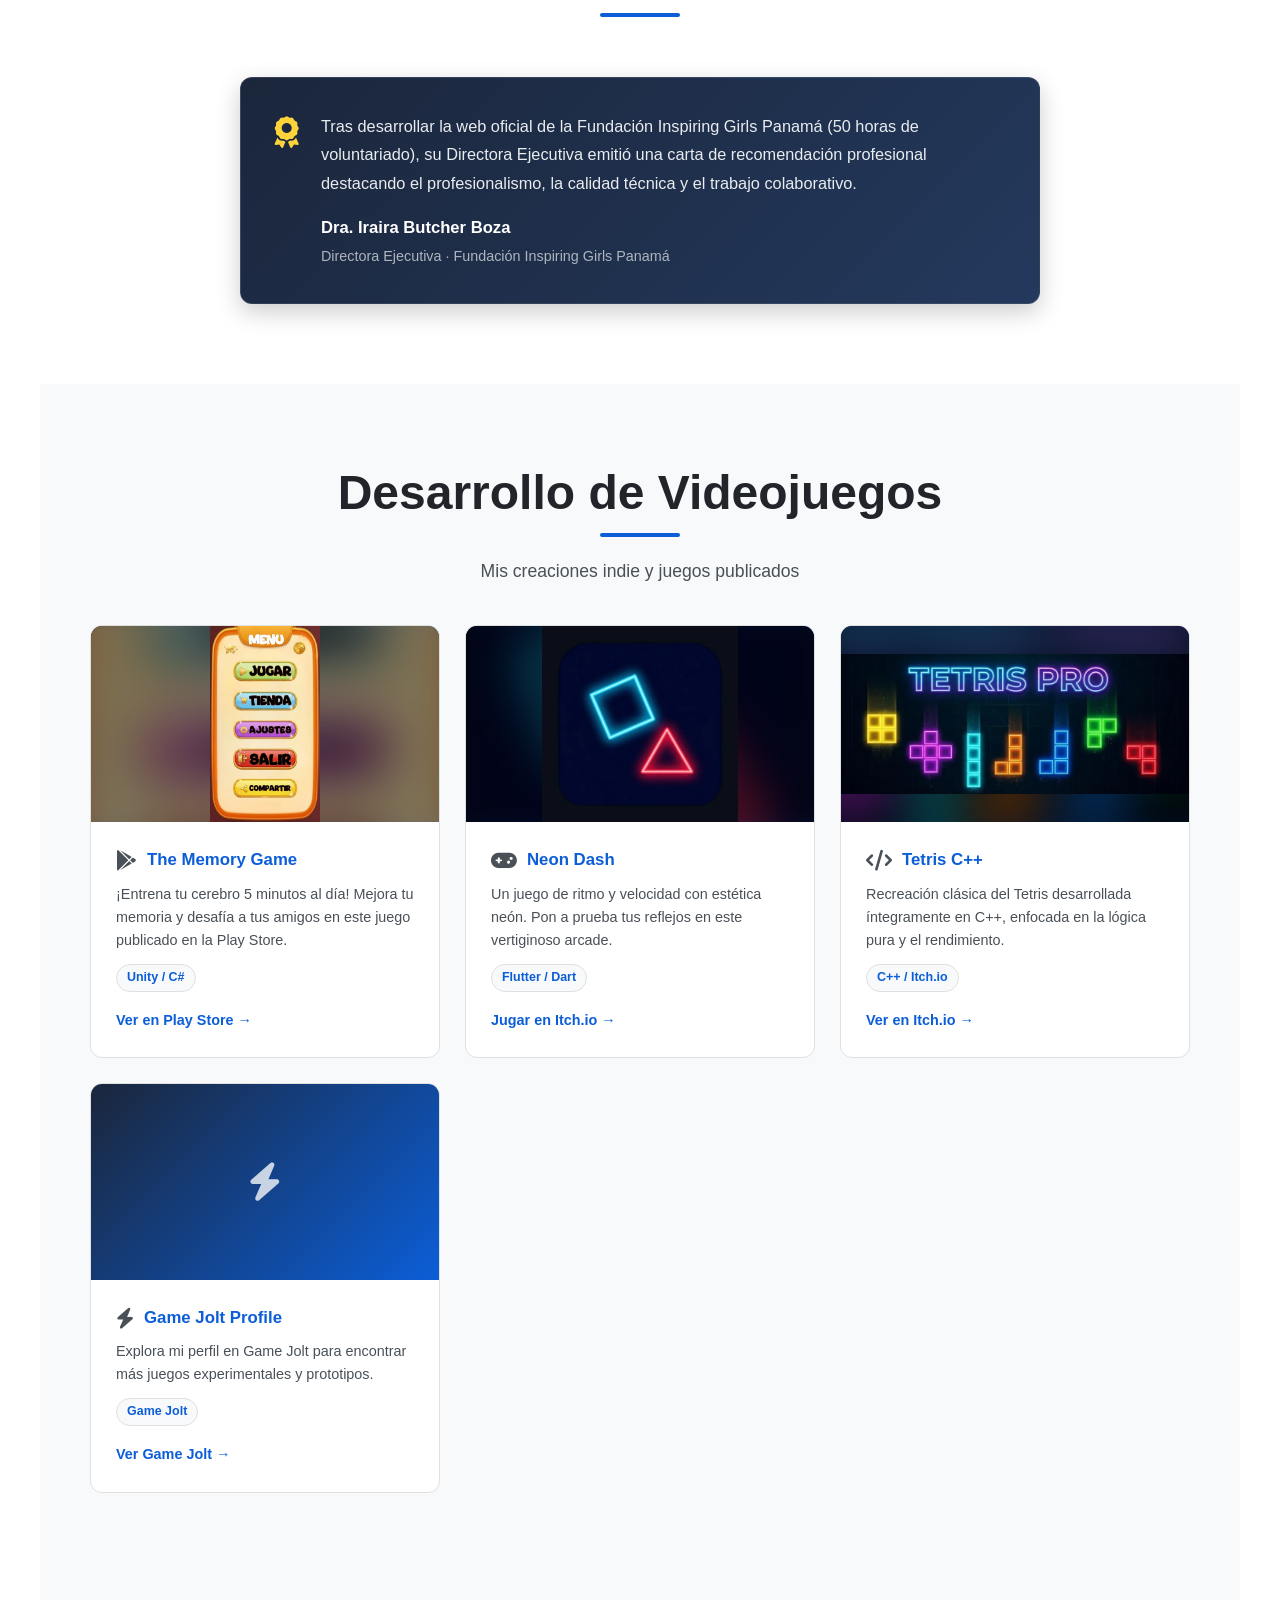
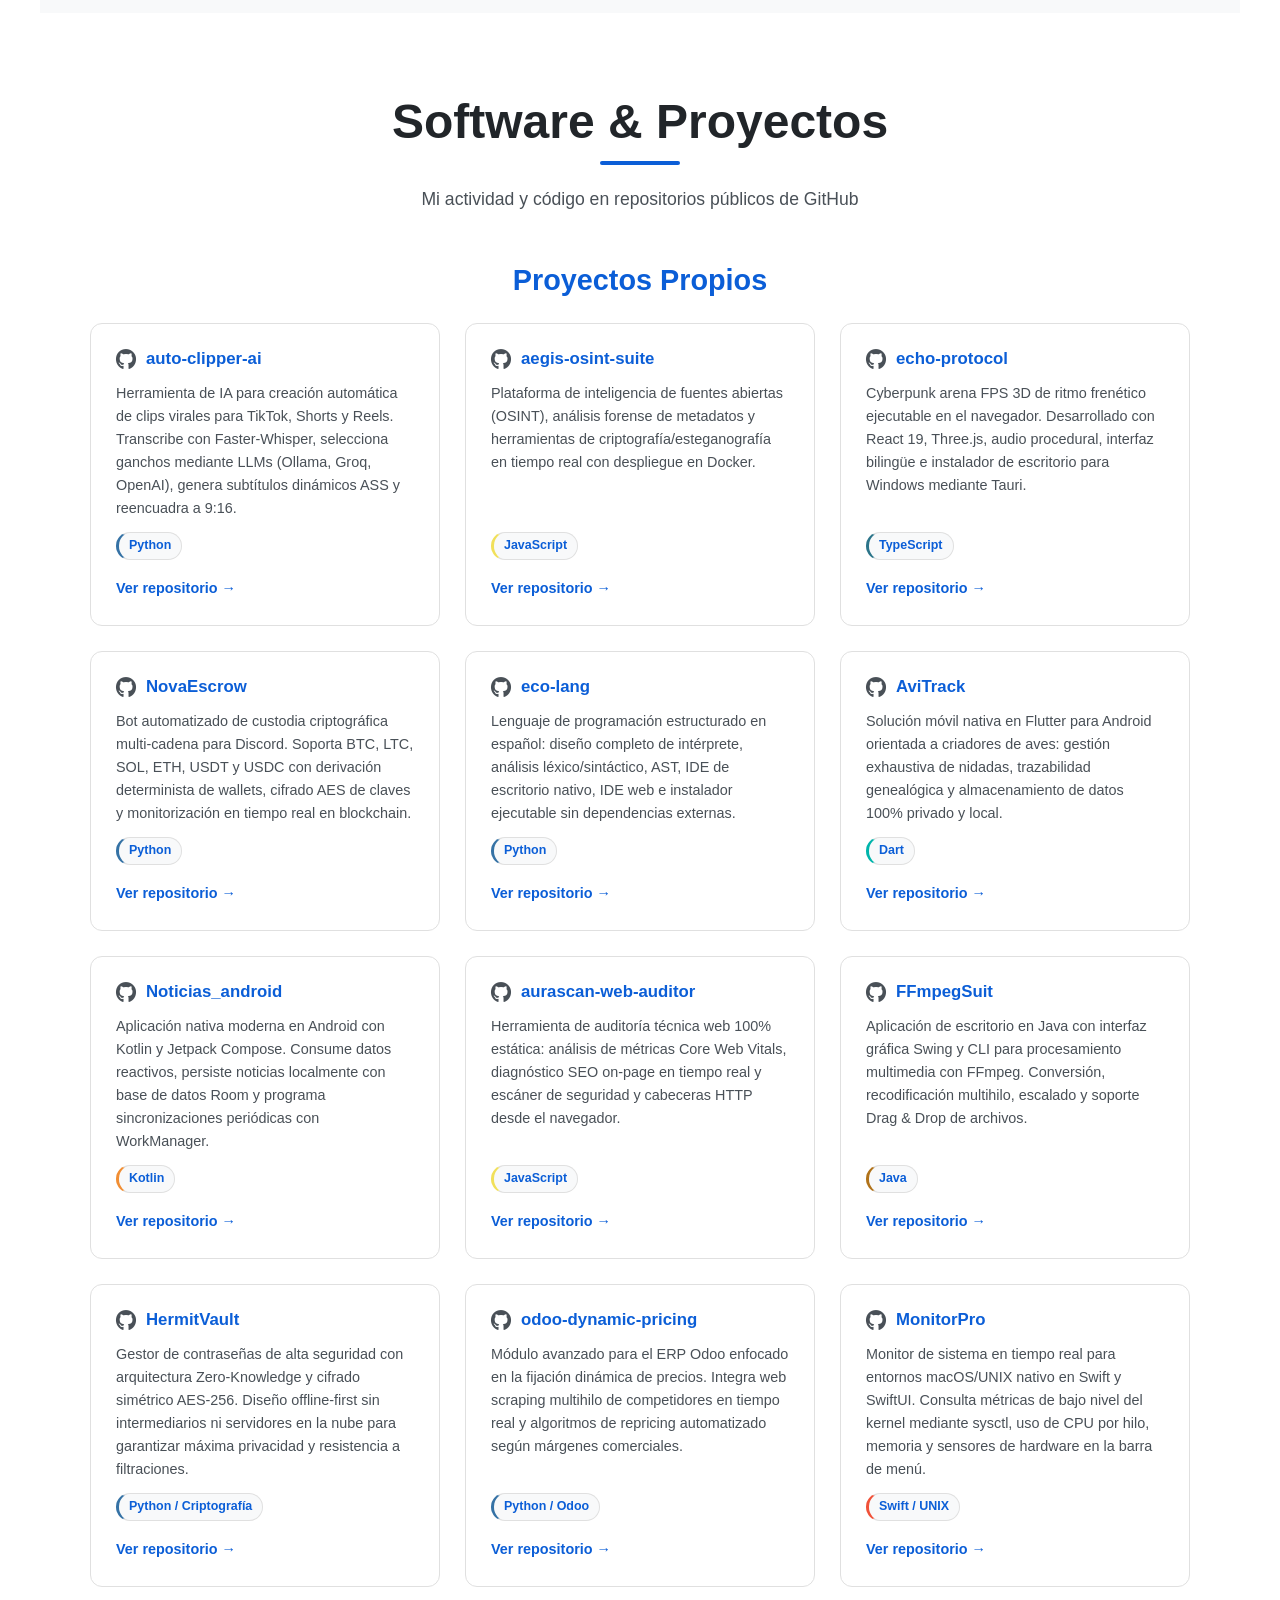
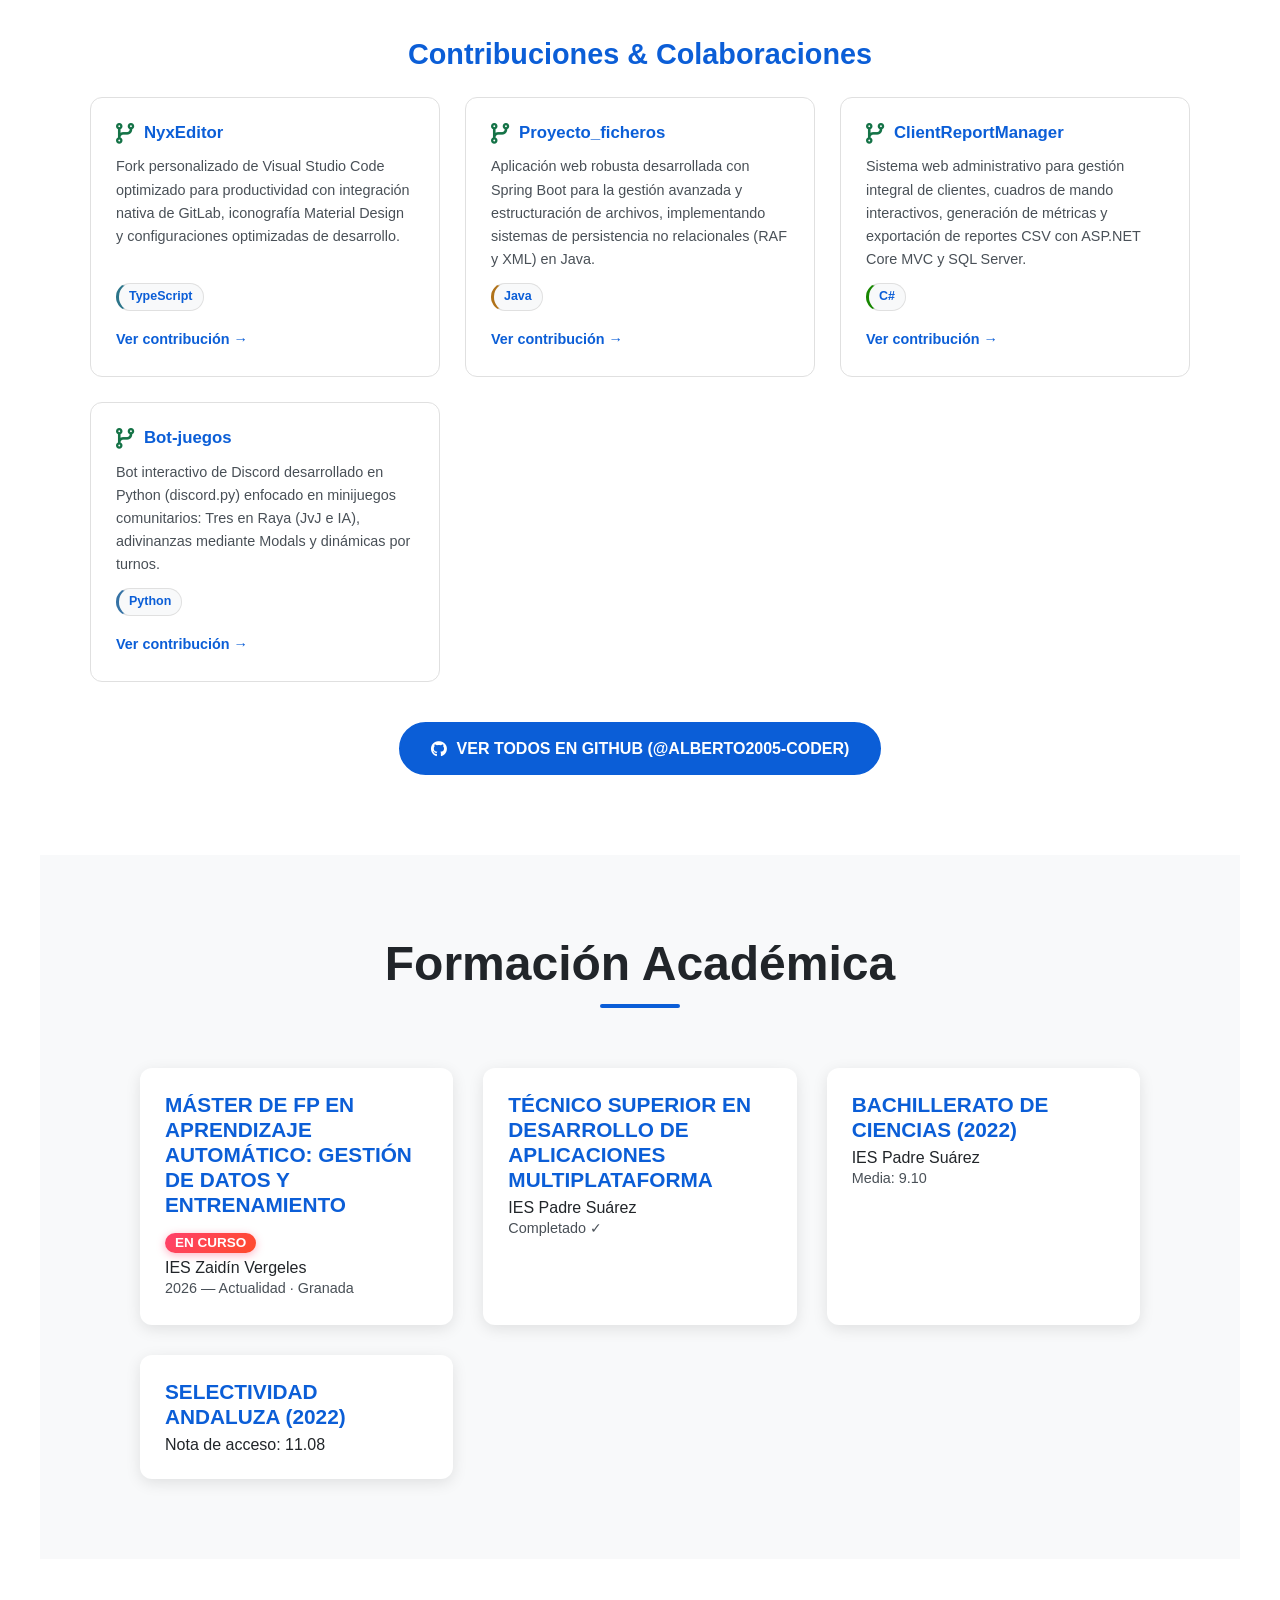
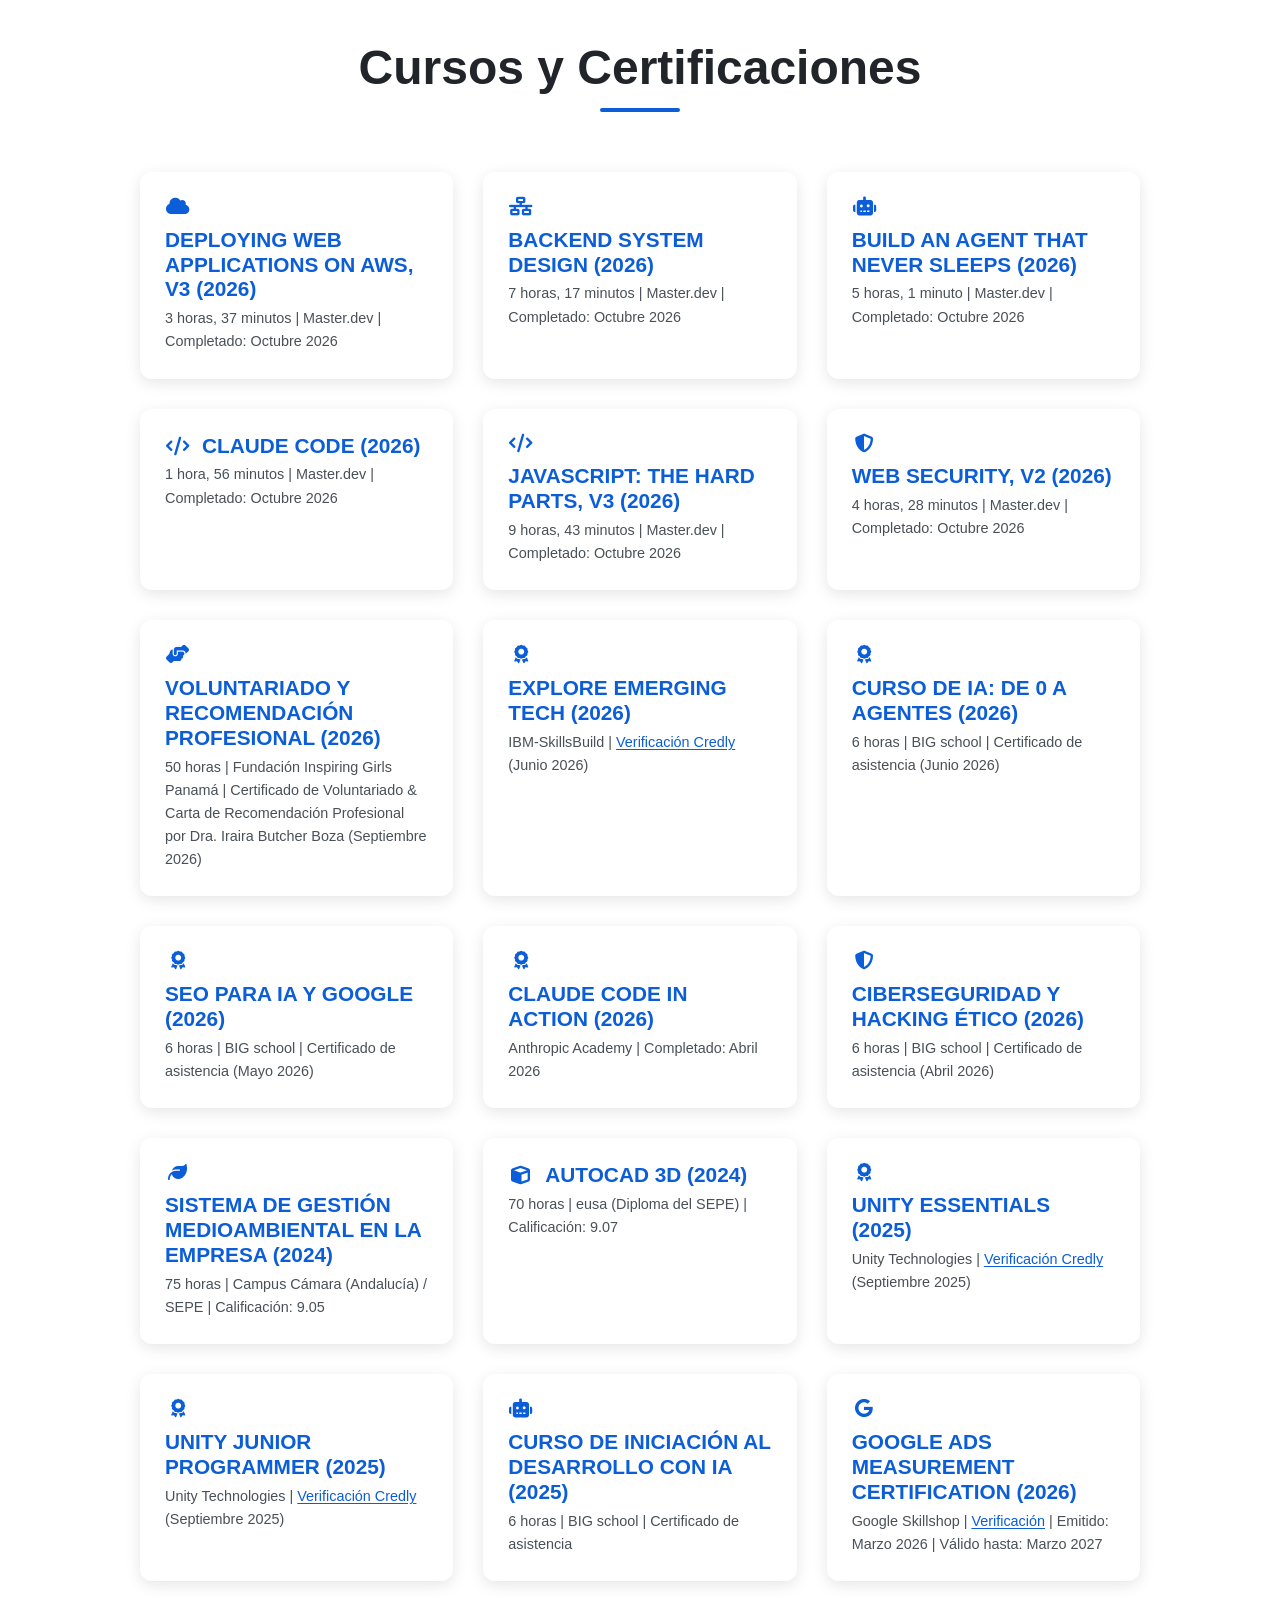
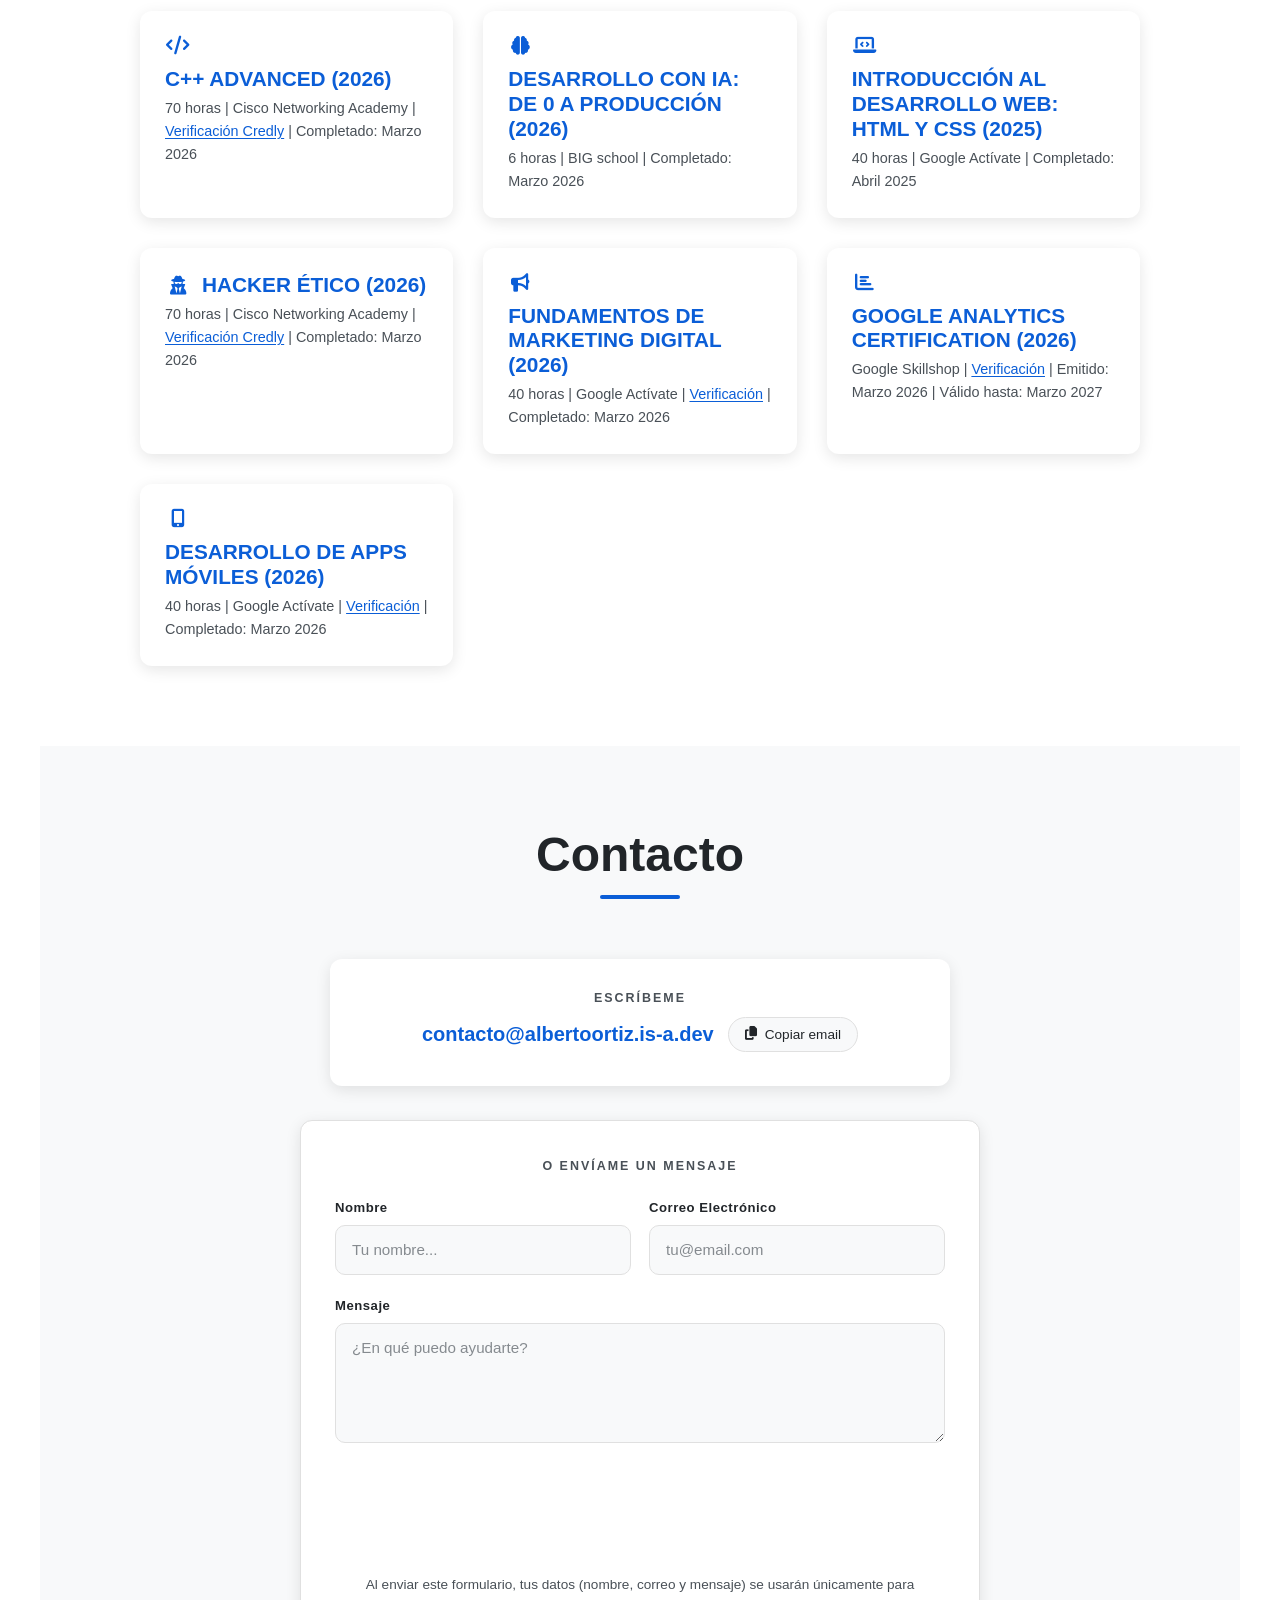
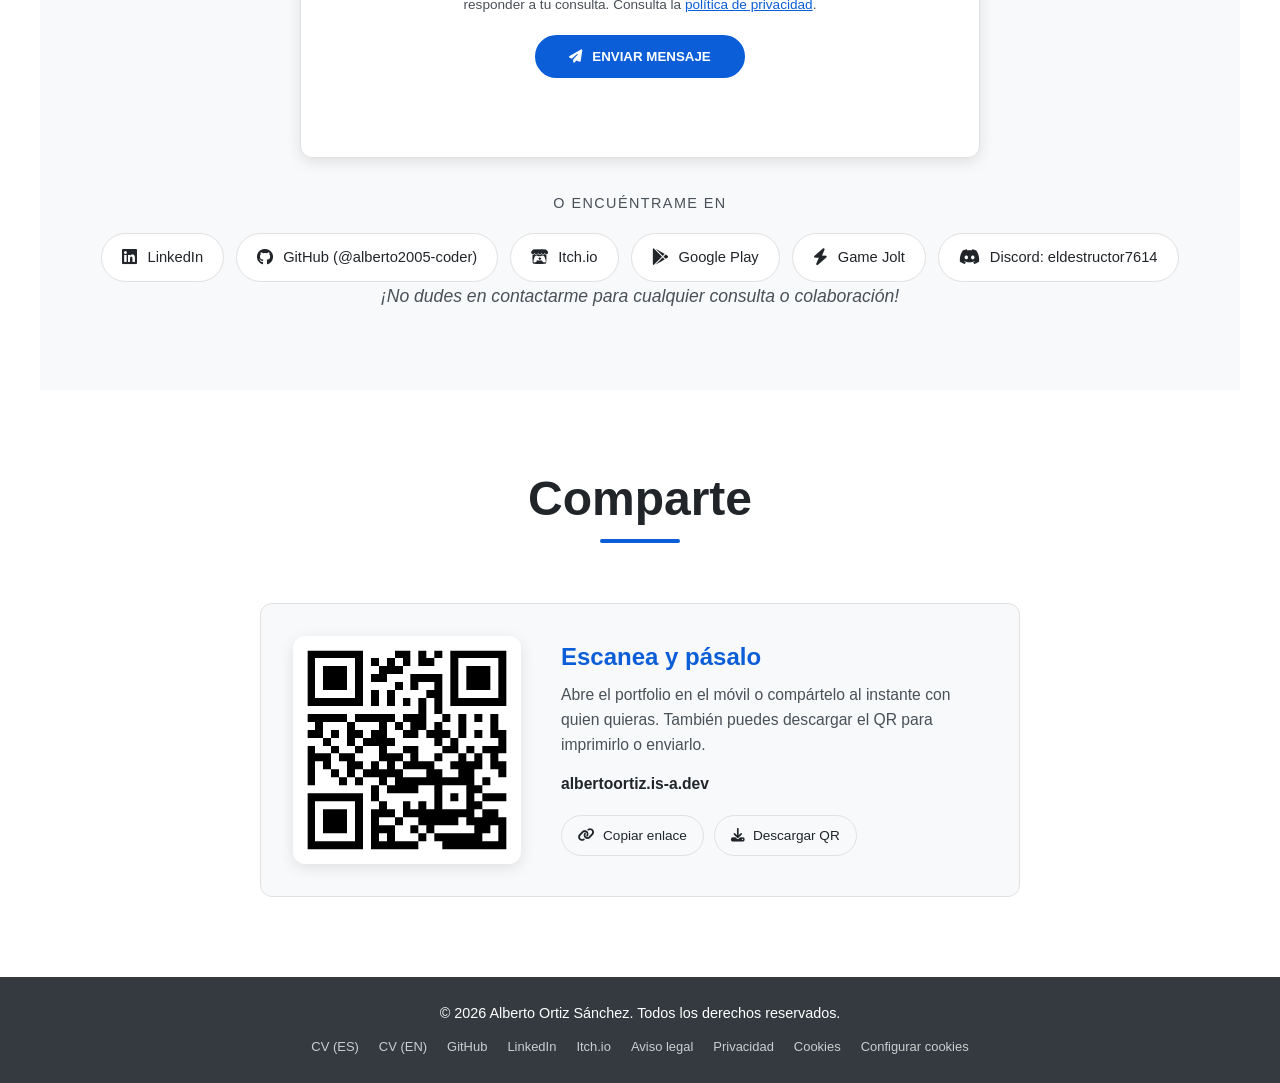
==== commit 8e10b43f: "seo: H1 con rol, og-image en ingles" ====
--- a/index.html
+++ b/index.html
@@ -243,7 +243,7 @@
       "url": "https://albertoortiz.is-a.dev/",
       "name": "Alberto Ortiz Sánchez | Desarrollador Full Stack en Granada",
       "inLanguage": "es",
-      "dateModified": "2026-11-17T22:40:00+01:00",
+      "dateModified": "2026-11-18T22:17:01+01:00",
       "isPartOf": {
         "@id": "https://albertoortiz.is-a.dev/#website"
       },
@@ -1622,6 +1622,20 @@
     margin-bottom: 14px;
 }
 
+/* SEO: el rol va dentro del H1 (nombre + "Desarrollador Full Stack en Granada"), con el mismo aspecto que antes */
+.hero-section h1 { margin-bottom: 14px; }
+.hero-section h1 .hero-name { display: block; }
+.hero-section h1 .hero-role {
+    display: block;
+    font-size: 1.05rem;
+    line-height: 1.2;
+    text-shadow: none;
+    margin: 10px 0 0;
+}
+@media (max-width: 576px) {
+    .hero-section h1 .hero-role { font-size: 0.85rem; letter-spacing: 0.1em; }
+}
+
 .hero-contact {
     margin-top: 26px;
     font-size: 0.95em;
@@ -2505,10 +2519,12 @@
                 <span data-lang-es="Disponible para incorporación" data-lang-en="Available for hire">Disponible para
                     incorporación</span>
             </p>
-            <h1 data-lang-es="Alberto Ortiz Sánchez" data-lang-en="Alberto Ortiz Sánchez">Alberto Ortiz Sánchez</h1>
-            <h2 class="hero-role" data-lang-es="Desarrollador Full Stack en Granada · Estudiante de Máster FP en IA"
-                data-lang-en="Full Stack Developer in Granada · FP Master's Student in AI">Desarrollador Full Stack en
-                Granada · Estudiante de Máster FP en IA</h2>
+            <h1>
+                <span class="hero-name" data-lang-es="Alberto Ortiz Sánchez" data-lang-en="Alberto Ortiz Sánchez">Alberto Ortiz Sánchez</span>
+                <span class="hero-role" data-lang-es="Desarrollador Full Stack en Granada · Estudiante de Máster FP en IA"
+                    data-lang-en="Full Stack Developer in Granada · FP Master's Student in AI">Desarrollador Full Stack en
+                    Granada · Estudiante de Máster FP en IA</span>
+            </h1>
             <p class="tagline">
                 <span id="typing-text"></span><span class="typing-cursor" aria-hidden="true">|</span>
             </p>
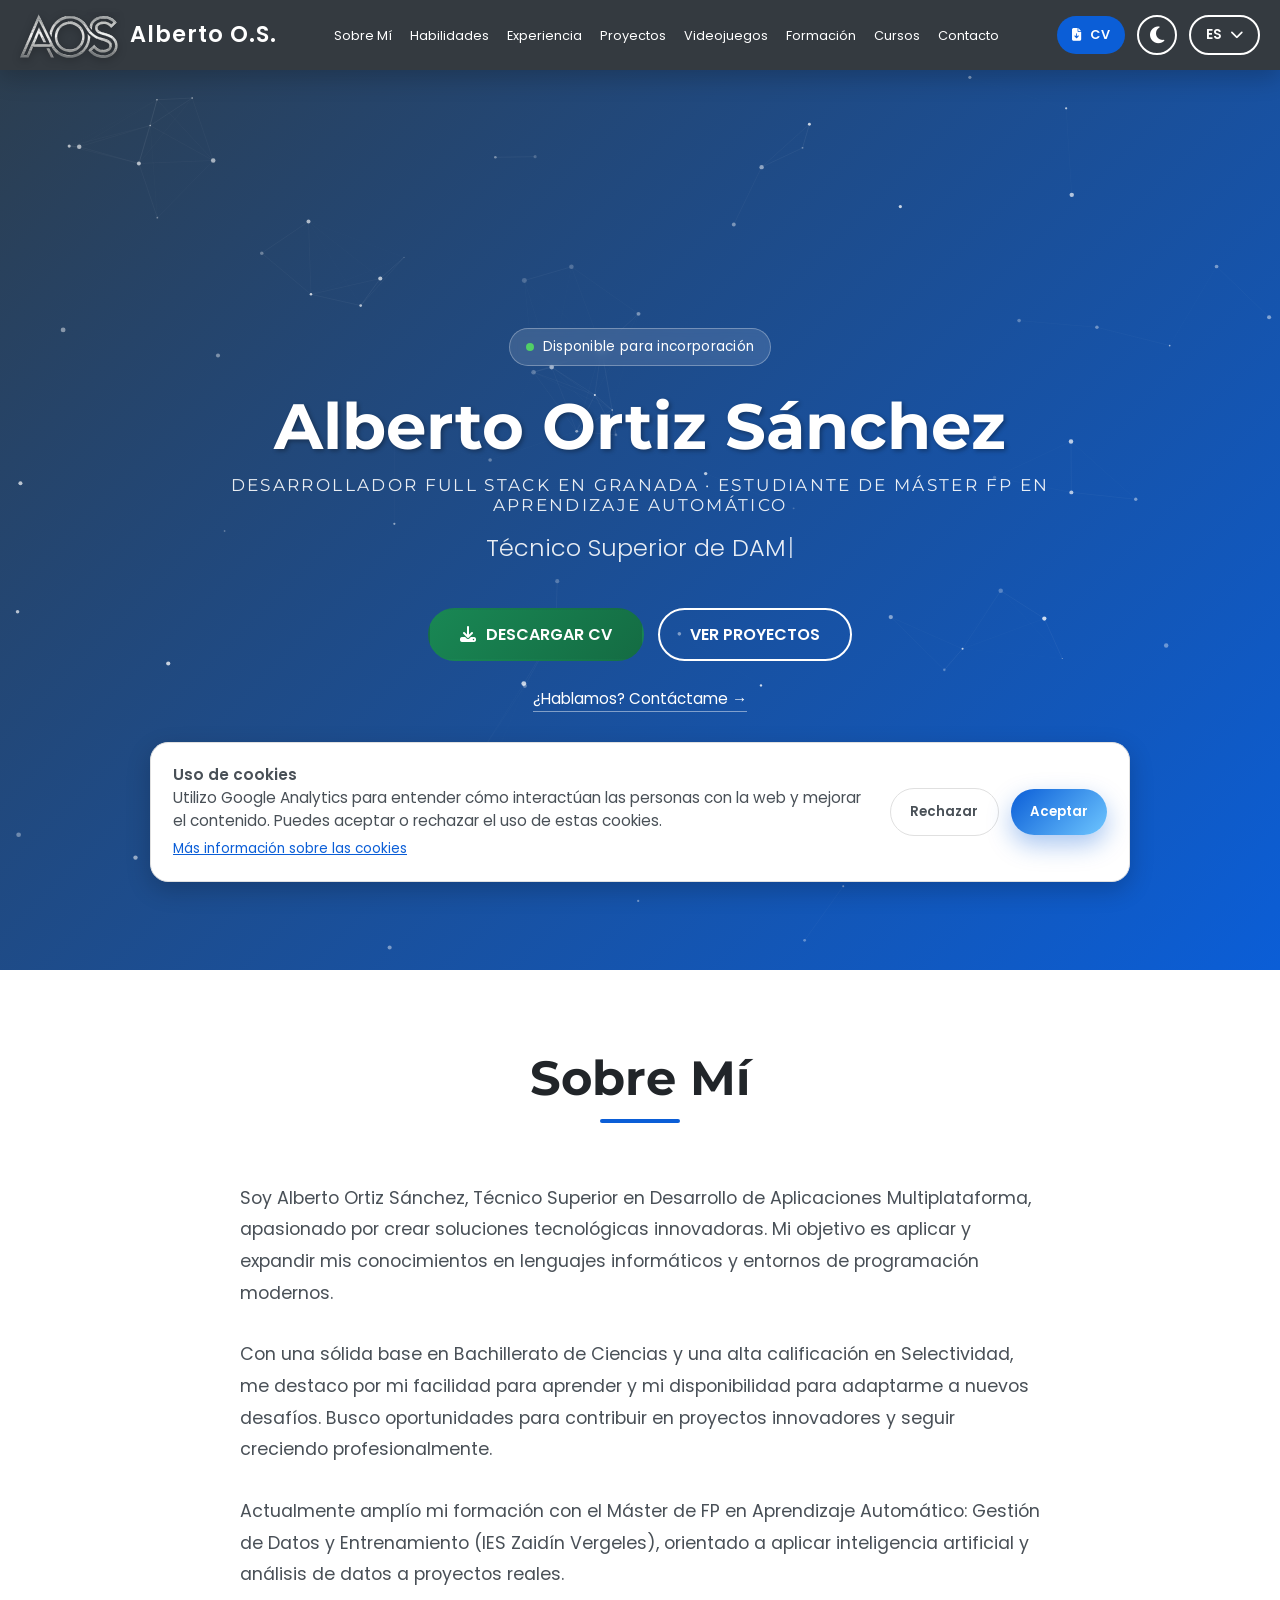
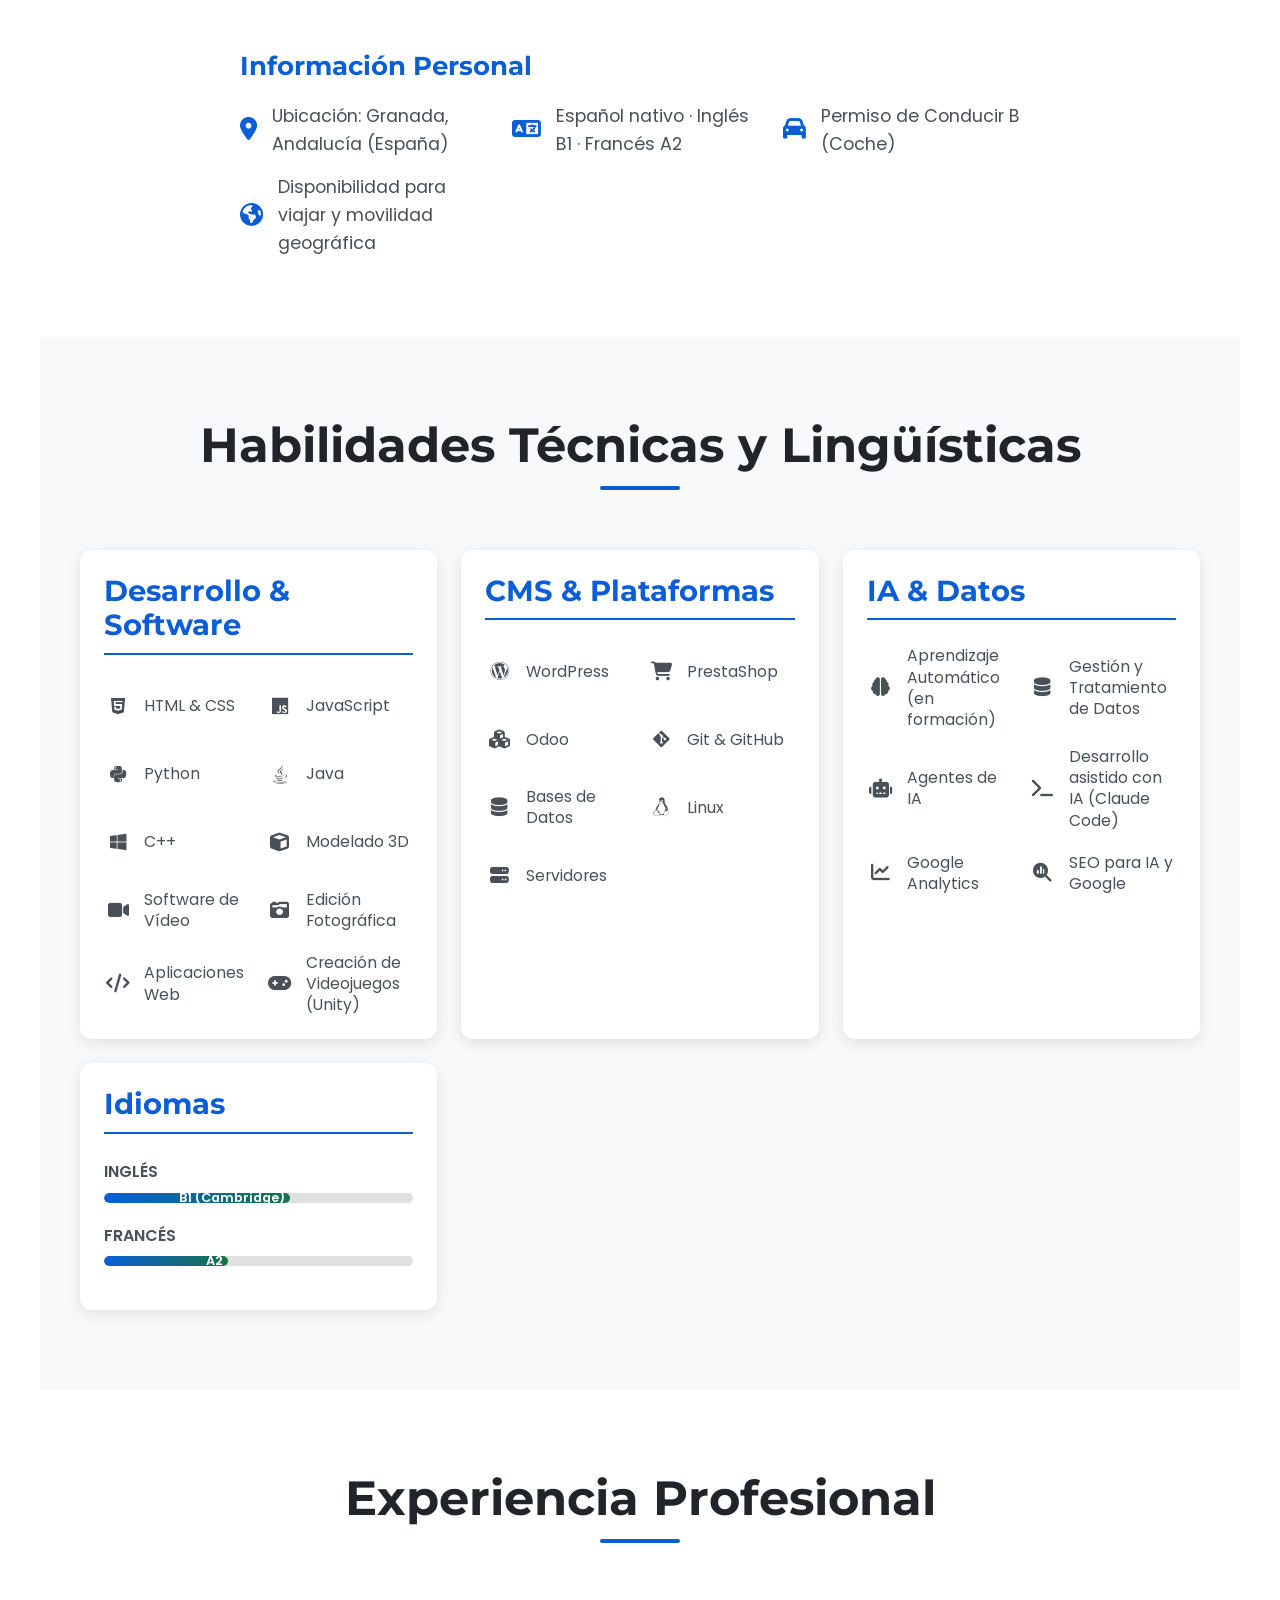
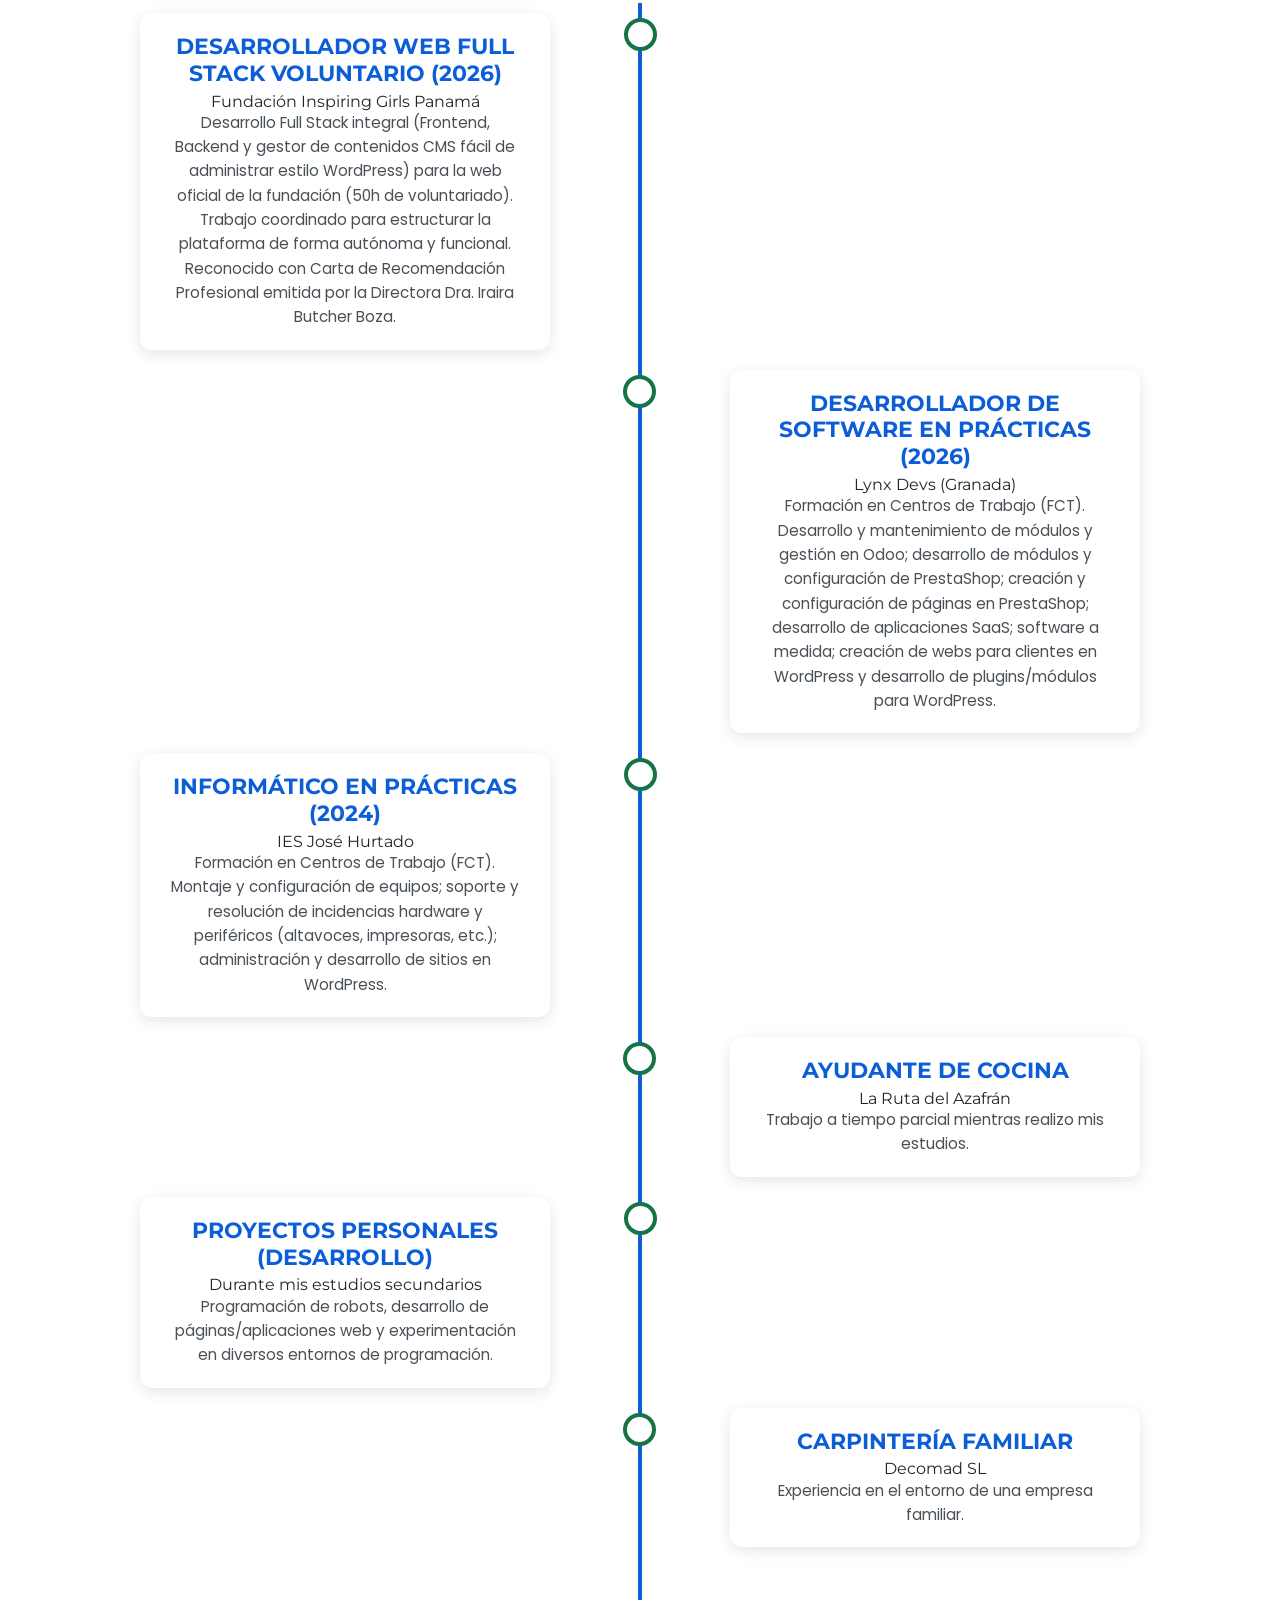
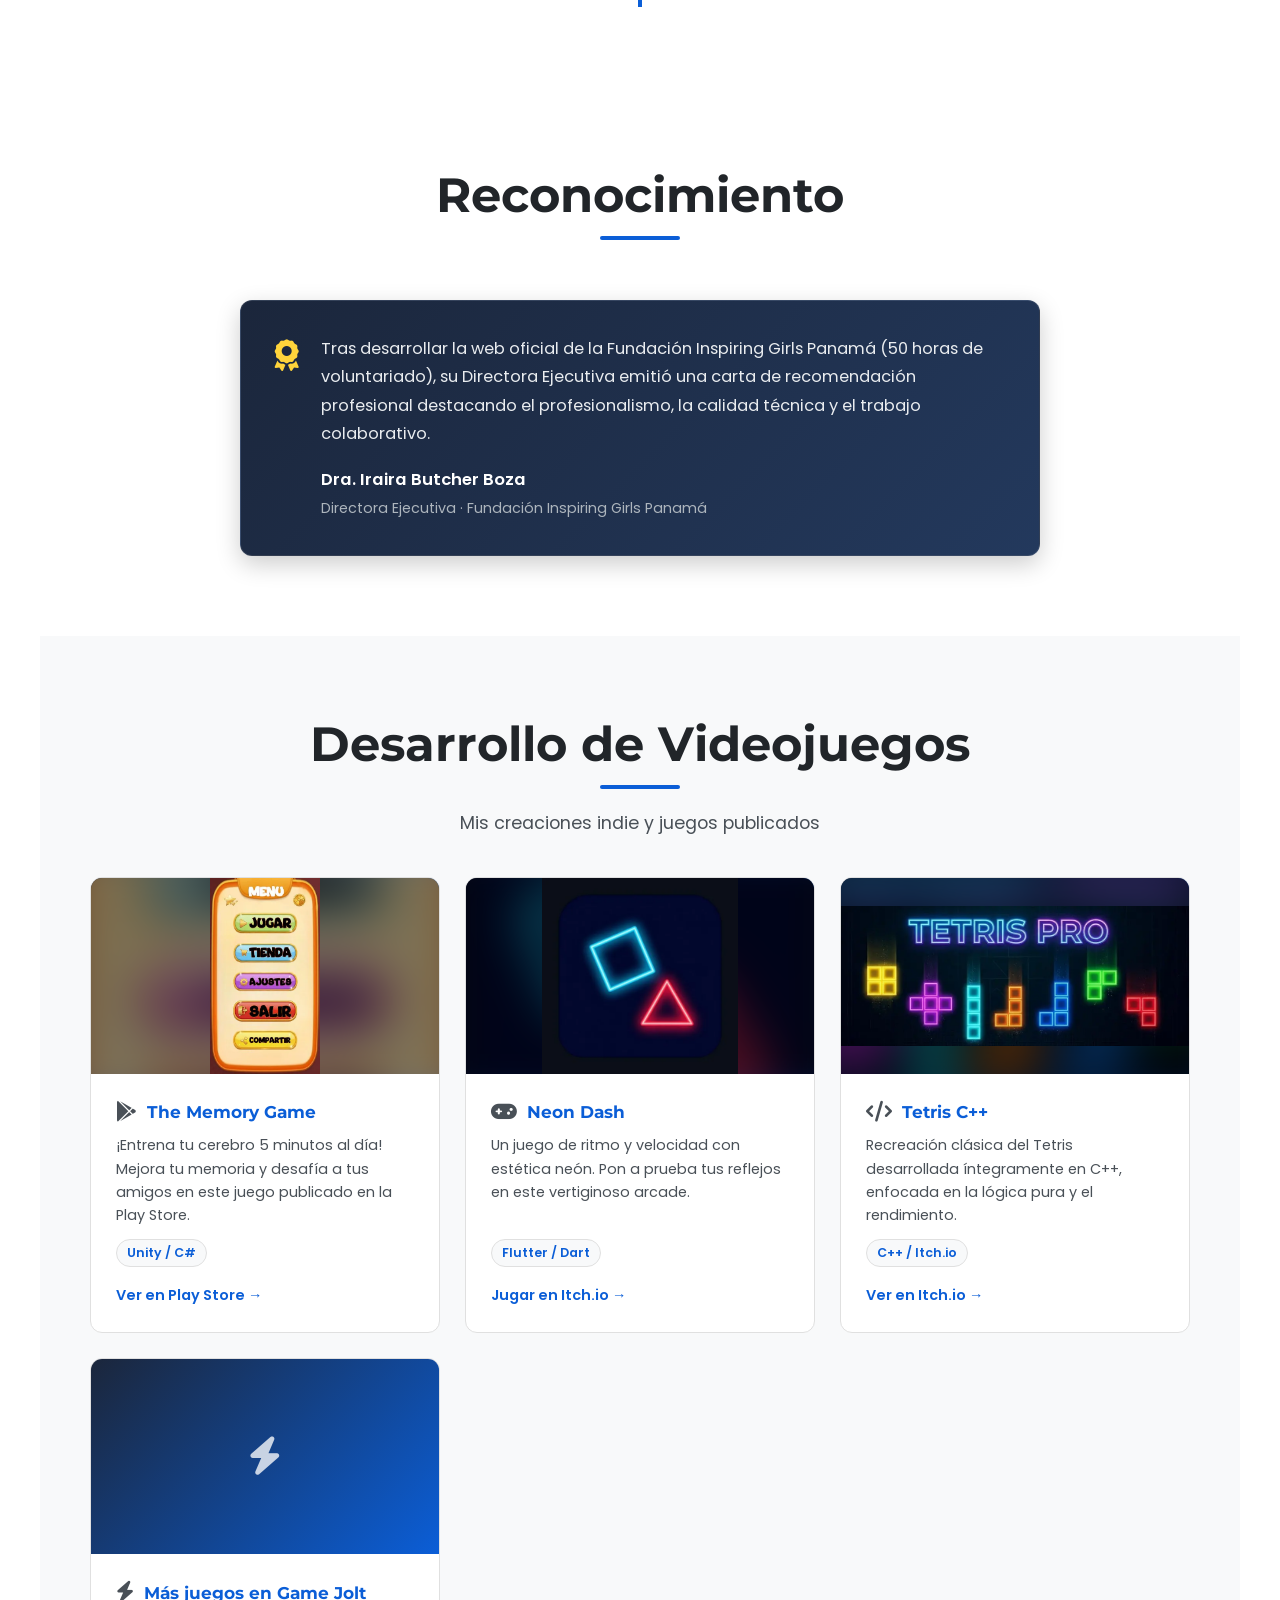
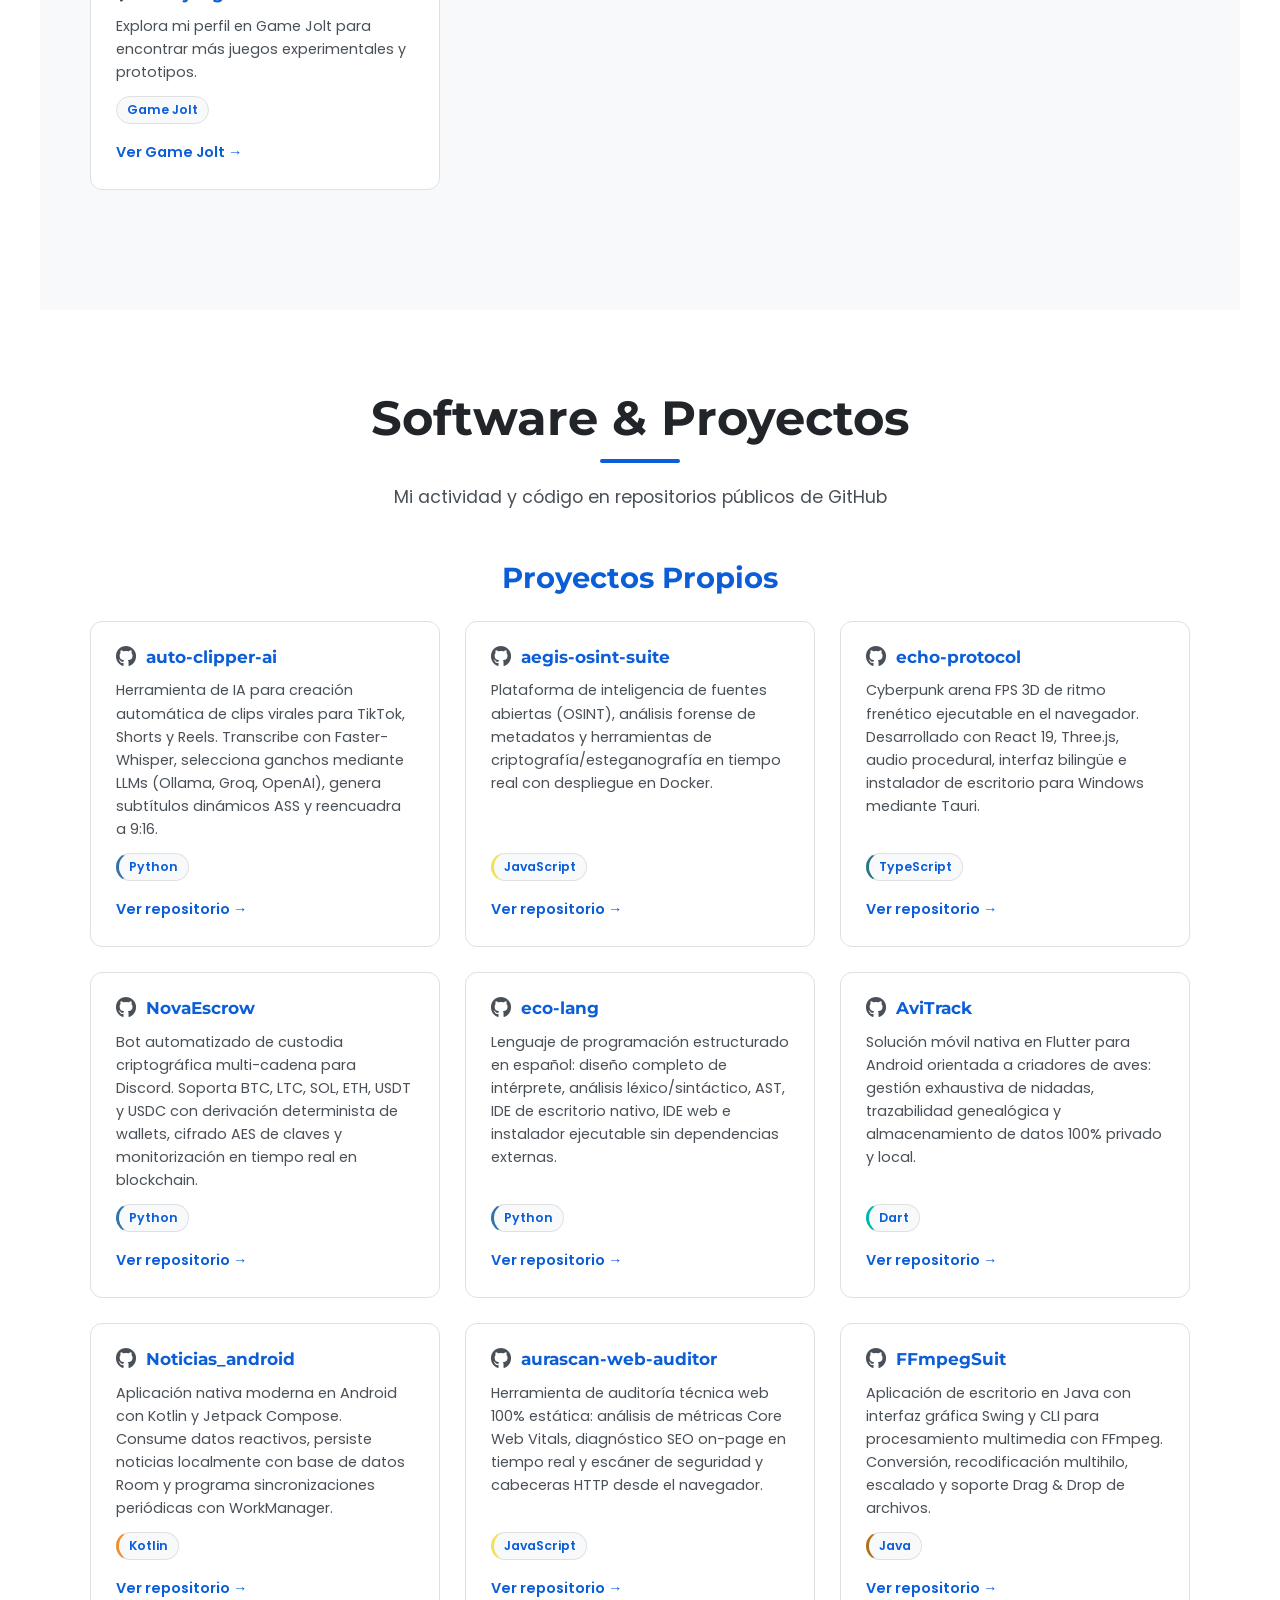
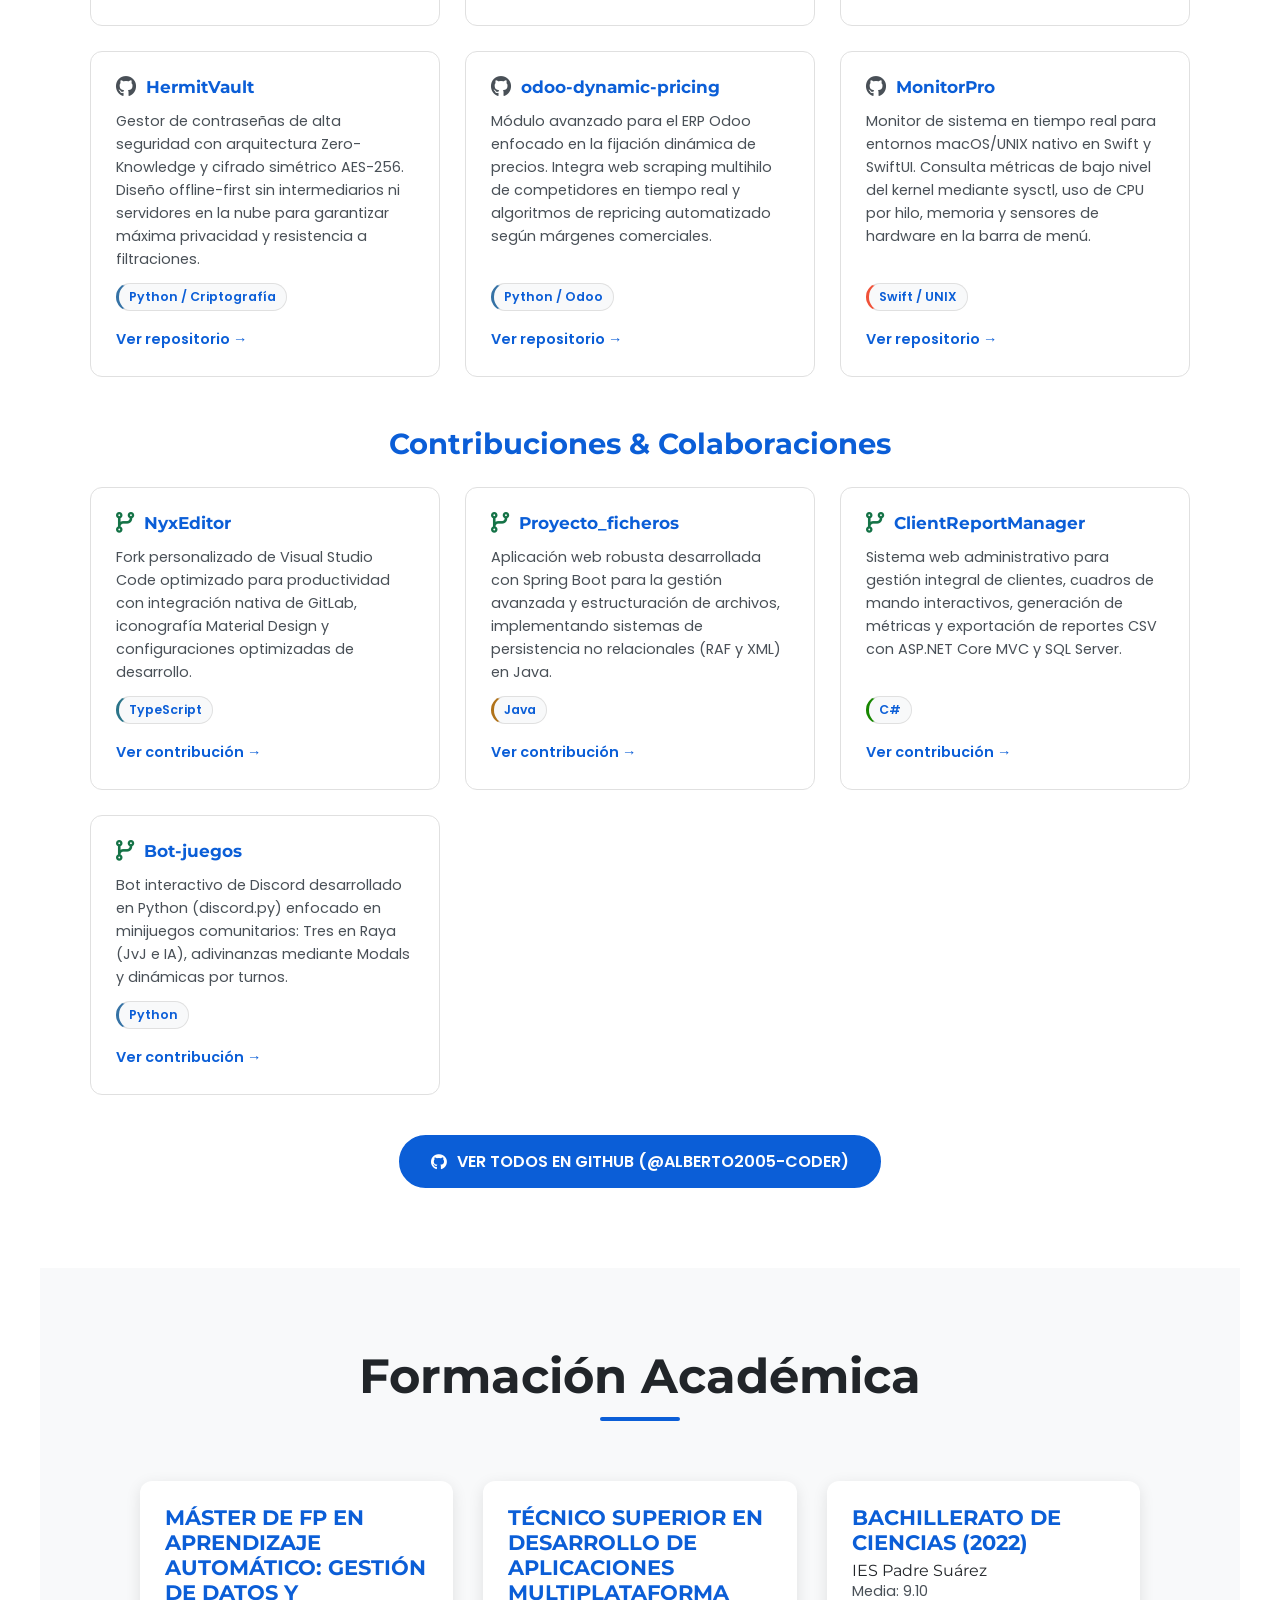
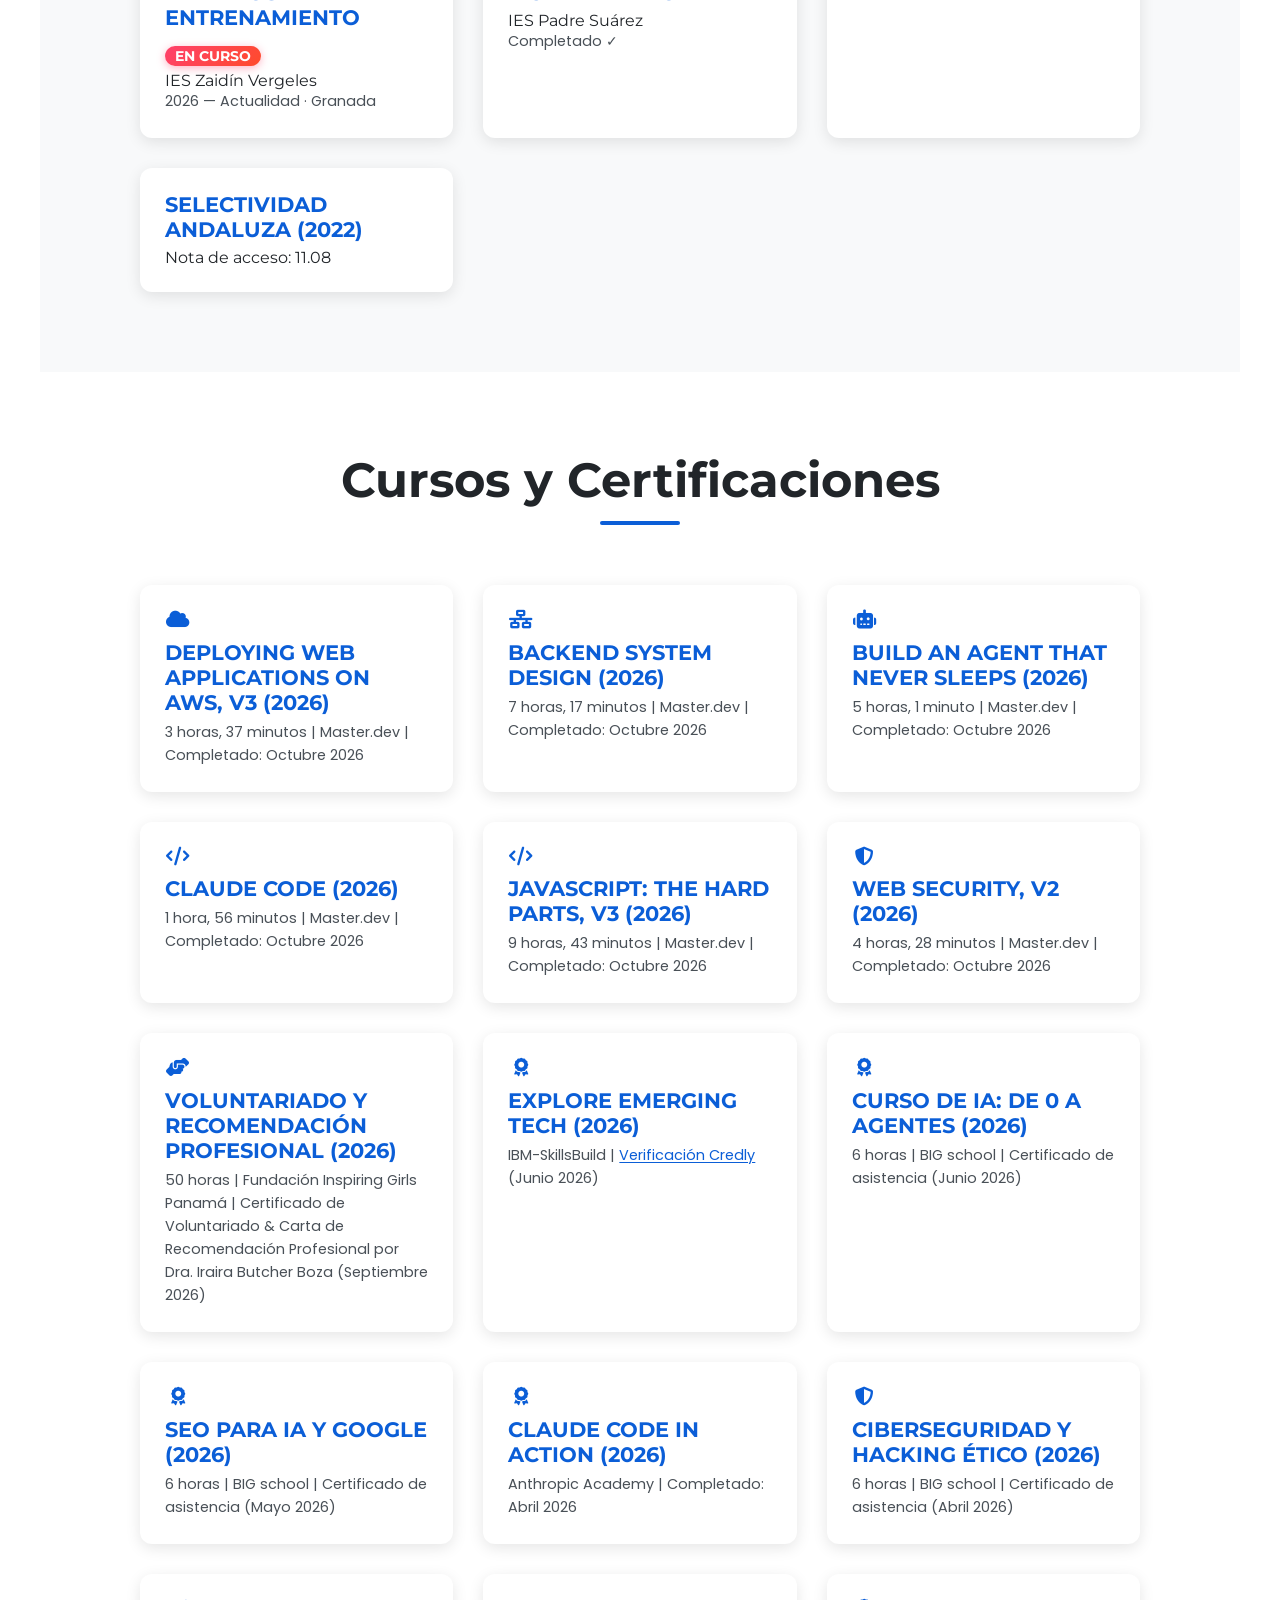
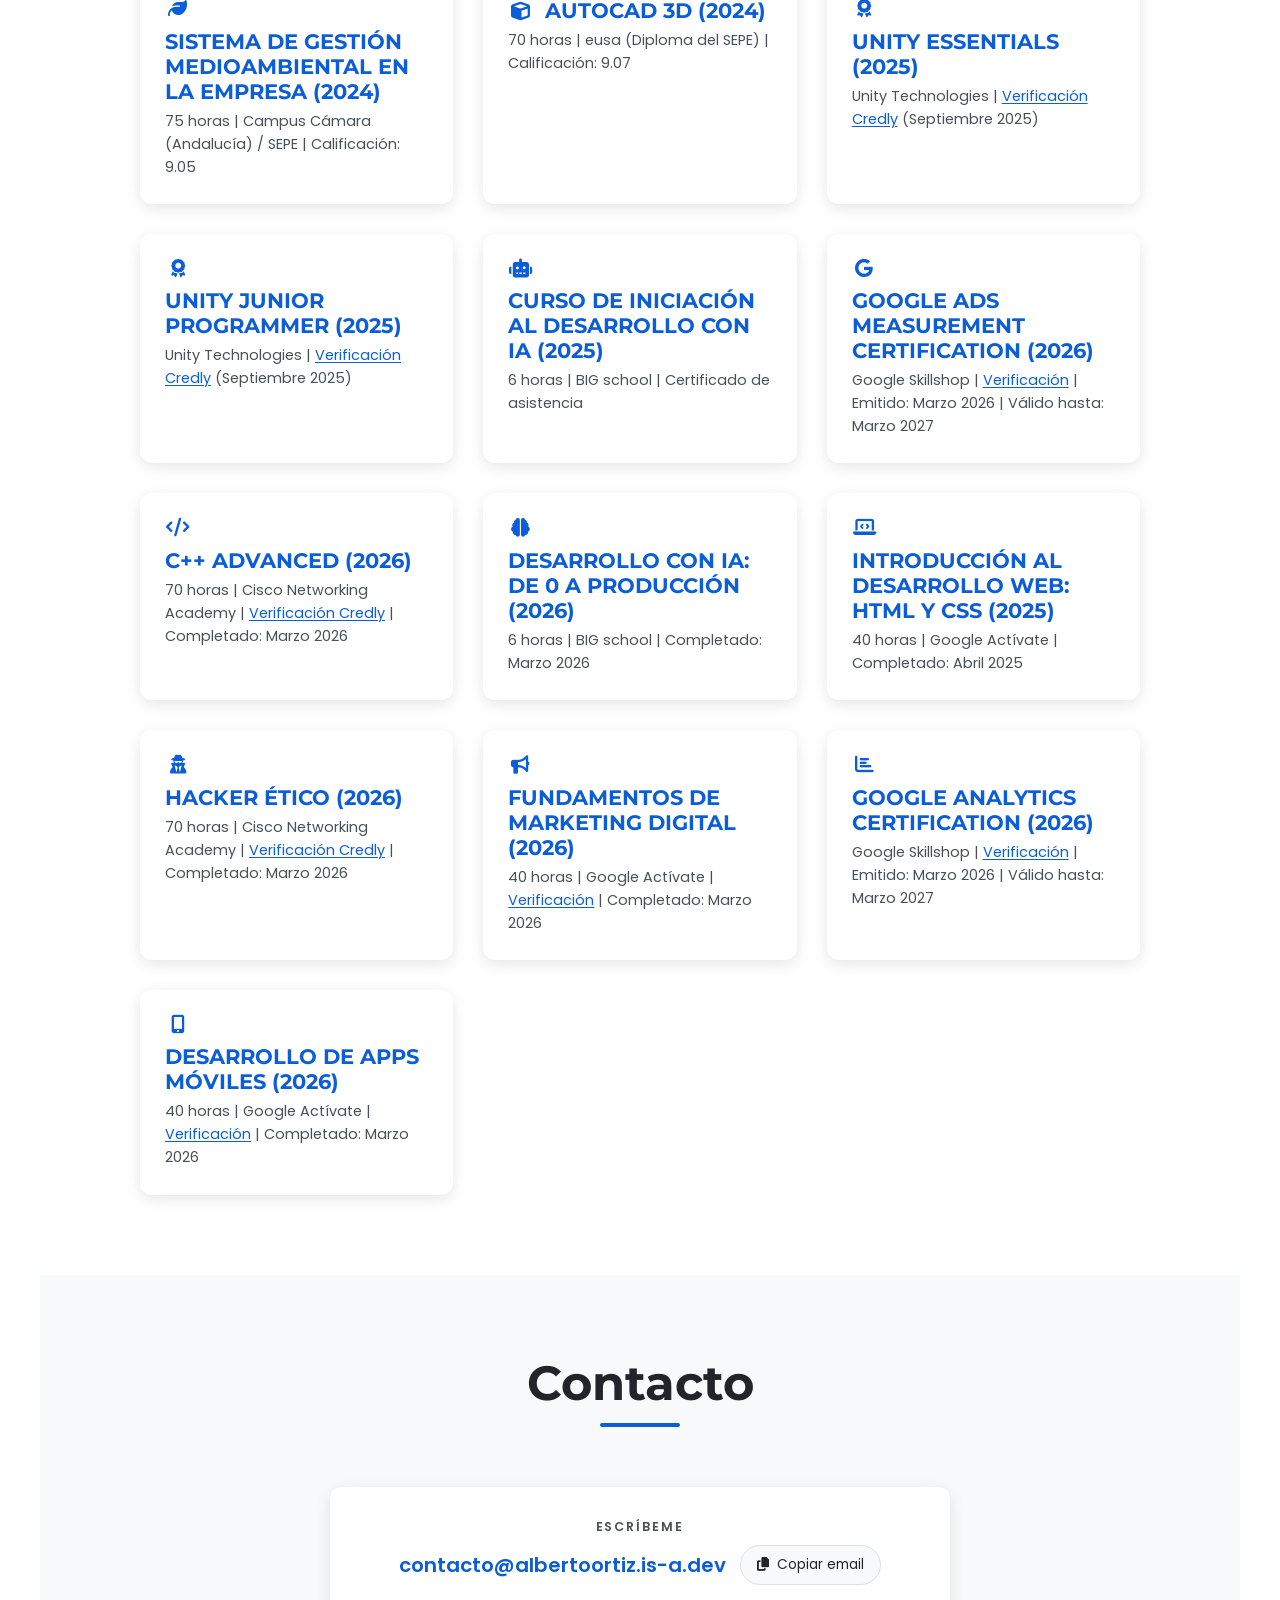
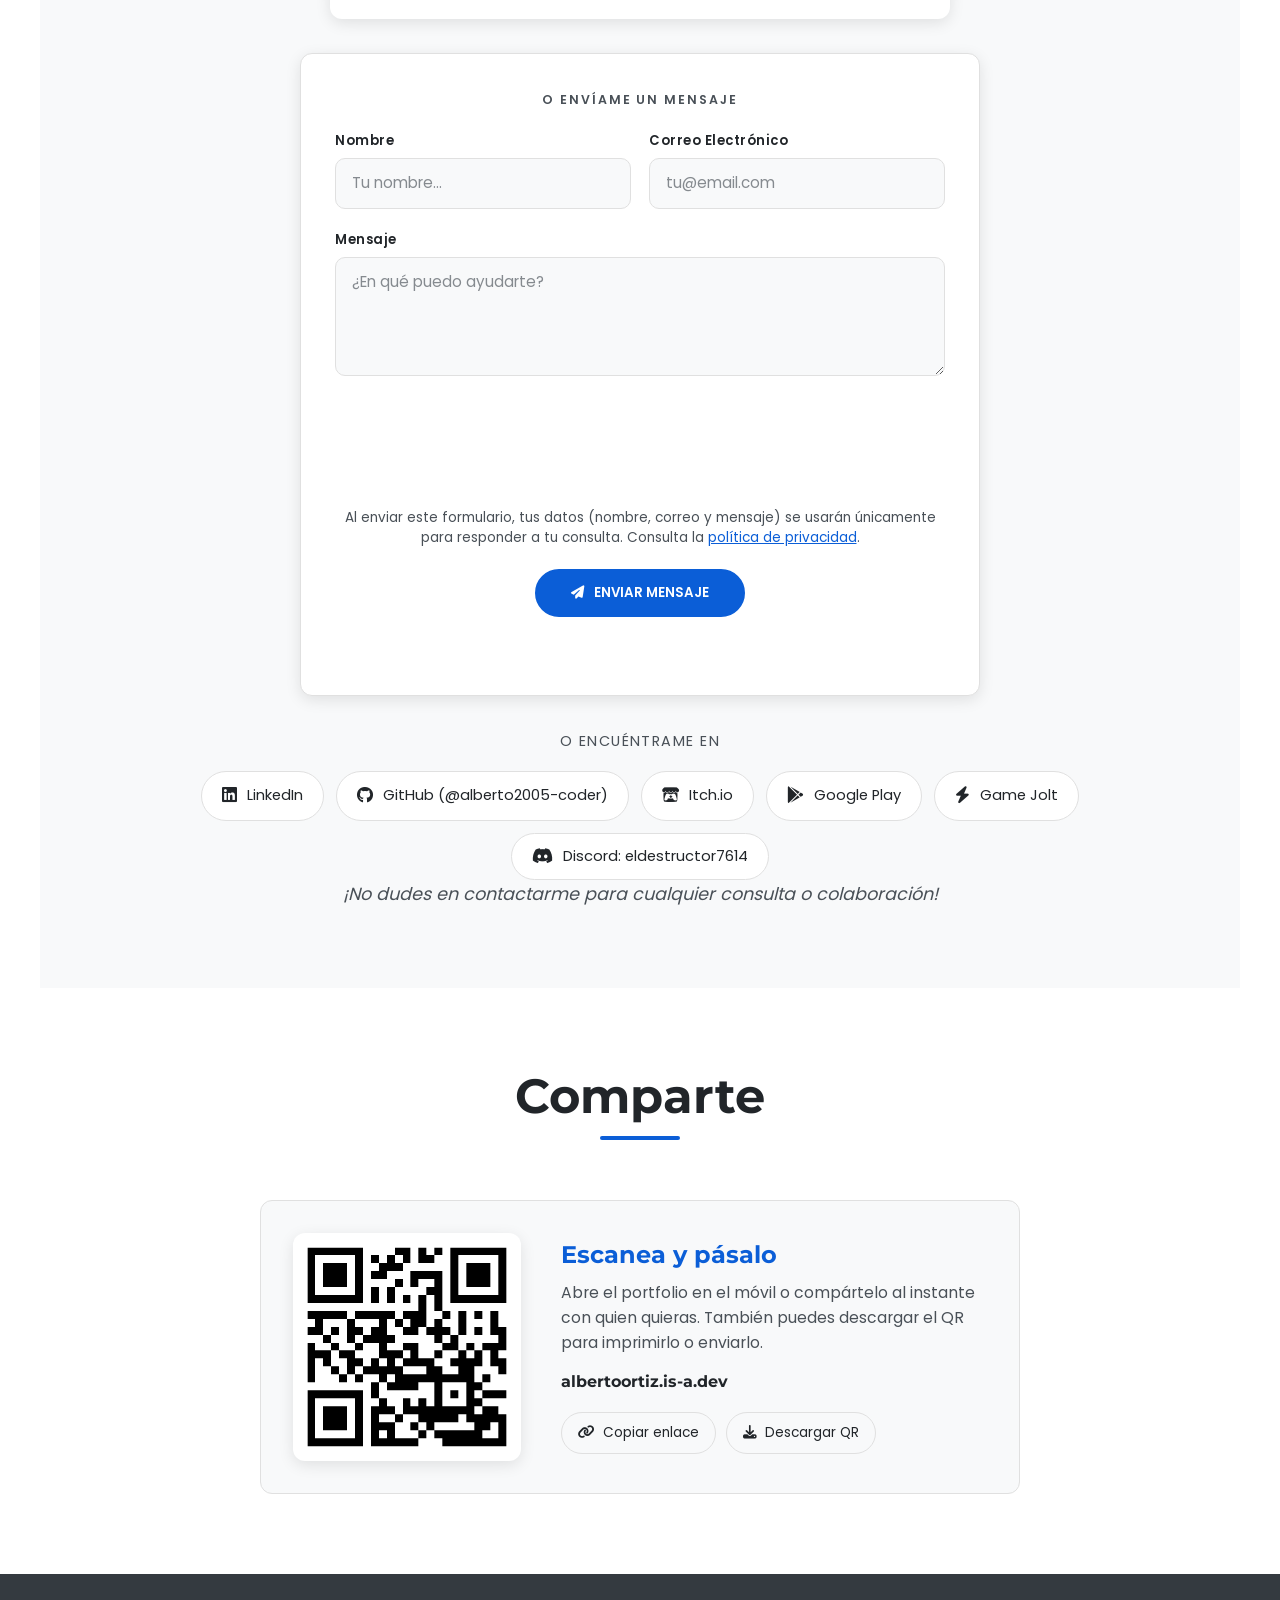
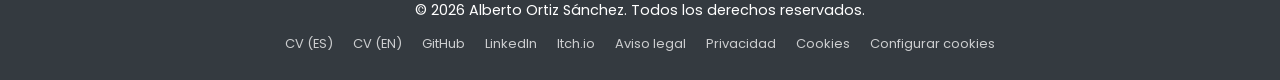
==== commit eb281675: "Seguridad: CSP con hashes, assets autoalojados; nombre del máster y título Game Jolt" ====
--- a/index.html
+++ b/index.html
@@ -7,7 +7,7 @@
 
     <!-- ===== SEGURIDAD BÁSICA ===== -->
     <meta http-equiv="Content-Security-Policy"
-        content="default-src 'self'; img-src 'self' data: https: blob:; style-src 'self' 'unsafe-inline' https://fonts.googleapis.com https://cdnjs.cloudflare.com https://newassets.hcaptcha.com; font-src 'self' https://fonts.gstatic.com https://cdnjs.cloudflare.com https://newassets.hcaptcha.com; script-src 'self' 'unsafe-inline' https://www.googletagmanager.com https://web3forms.com https://hcaptcha.com https://js.hcaptcha.com https://newassets.hcaptcha.com; connect-src 'self' https://api.github.com https://api.web3forms.com https://www.googletagmanager.com https://*.google-analytics.com https://*.analytics.google.com https://*.hcaptcha.com; media-src 'self'; object-src 'none'; base-uri 'self'; form-action 'self' https://api.web3forms.com; frame-src 'self' https://*.hcaptcha.com; upgrade-insecure-requests">
+        content="default-src 'self'; img-src 'self' data: https: blob:; style-src 'self' 'unsafe-inline' https://newassets.hcaptcha.com; font-src 'self' https://newassets.hcaptcha.com; script-src 'self' 'sha256-92wy4WYQWMu1yRSh2jnhgaF96m4x9dvrI1PWnoXbJP4=' 'sha256-doTfcGLIOQJkZaKNTT2pMSgAWpnX1RfeOQXaHJpNNbc=' 'sha256-Sp5DqoabiNTN2zNVejCMRZxbvff+GP0ivaiU7n5+PMQ=' https://www.googletagmanager.com https://web3forms.com https://hcaptcha.com https://js.hcaptcha.com https://newassets.hcaptcha.com; connect-src 'self' https://api.github.com https://api.web3forms.com https://www.googletagmanager.com https://*.google-analytics.com https://*.analytics.google.com https://*.hcaptcha.com; media-src 'self'; manifest-src 'self'; object-src 'none'; base-uri 'self'; form-action 'self' https://api.web3forms.com; frame-src 'self' https://*.hcaptcha.com; upgrade-insecure-requests">
     <meta name="referrer" content="strict-origin-when-cross-origin">
     <!-- Nota: X-Content-Type-Options, Permissions-Policy y frame-ancestors solo funcionan como cabecera HTTP
          (GitHub Pages no permite configurarlas), por eso no se declaran con <meta>. -->
@@ -243,7 +243,7 @@
       "url": "https://albertoortiz.is-a.dev/",
       "name": "Alberto Ortiz Sánchez | Desarrollador Full Stack en Granada",
       "inLanguage": "es",
-      "dateModified": "2026-11-18T22:17:01+01:00",
+      "dateModified": "2026-11-20T14:41:07+01:00",
       "isPartOf": {
         "@id": "https://albertoortiz.is-a.dev/#website"
       },
@@ -464,6 +464,16 @@
         /* ⚠️ CSS PRINCIPAL INCRUSTADO (performance): copia exacta de assets/css/style.css.
            Se incrusta aquí para eliminar la petición bloqueante del render.
            Si editas assets/css/style.css, sincroniza este bloque (verify-site.js lo comprueba). */
+/* Fuentes autoalojadas (antes Google Fonts): sin peticiones a terceros ni transferencia de IP */
+@font-face { font-family: 'Montserrat'; font-style: normal; font-weight: 300; font-display: swap; src: url('/assets/fonts/montserrat-latin-300-normal.woff2') format('woff2'); unicode-range: U+0000-00FF,U+0131,U+0152-0153,U+02BB-02BC,U+02C6,U+02DA,U+02DC,U+0304,U+0308,U+0329,U+2000-206F,U+20AC,U+2122,U+2191,U+2193,U+2212,U+2215,U+FEFF,U+FFFD; }
+@font-face { font-family: 'Montserrat'; font-style: normal; font-weight: 400; font-display: swap; src: url('/assets/fonts/montserrat-latin-400-normal.woff2') format('woff2'); unicode-range: U+0000-00FF,U+0131,U+0152-0153,U+02BB-02BC,U+02C6,U+02DA,U+02DC,U+0304,U+0308,U+0329,U+2000-206F,U+20AC,U+2122,U+2191,U+2193,U+2212,U+2215,U+FEFF,U+FFFD; }
+@font-face { font-family: 'Montserrat'; font-style: normal; font-weight: 700; font-display: swap; src: url('/assets/fonts/montserrat-latin-700-normal.woff2') format('woff2'); unicode-range: U+0000-00FF,U+0131,U+0152-0153,U+02BB-02BC,U+02C6,U+02DA,U+02DC,U+0304,U+0308,U+0329,U+2000-206F,U+20AC,U+2122,U+2191,U+2193,U+2212,U+2215,U+FEFF,U+FFFD; }
+@font-face { font-family: 'Poppins'; font-style: normal; font-weight: 300; font-display: swap; src: url('/assets/fonts/poppins-latin-300-normal.woff2') format('woff2'); unicode-range: U+0000-00FF,U+0131,U+0152-0153,U+02BB-02BC,U+02C6,U+02DA,U+02DC,U+0304,U+0308,U+0329,U+2000-206F,U+20AC,U+2122,U+2191,U+2193,U+2212,U+2215,U+FEFF,U+FFFD; }
+@font-face { font-family: 'Poppins'; font-style: normal; font-weight: 400; font-display: swap; src: url('/assets/fonts/poppins-latin-400-normal.woff2') format('woff2'); unicode-range: U+0000-00FF,U+0131,U+0152-0153,U+02BB-02BC,U+02C6,U+02DA,U+02DC,U+0304,U+0308,U+0329,U+2000-206F,U+20AC,U+2122,U+2191,U+2193,U+2212,U+2215,U+FEFF,U+FFFD; }
+@font-face { font-family: 'Poppins'; font-style: normal; font-weight: 600; font-display: swap; src: url('/assets/fonts/poppins-latin-600-normal.woff2') format('woff2'); unicode-range: U+0000-00FF,U+0131,U+0152-0153,U+02BB-02BC,U+02C6,U+02DA,U+02DC,U+0304,U+0308,U+0329,U+2000-206F,U+20AC,U+2122,U+2191,U+2193,U+2212,U+2215,U+FEFF,U+FFFD; }
+/* Anti-clickjacking: si la web se carga dentro de un iframe ajeno, no se muestra (GitHub Pages no permite X-Frame-Options) */
+html.is-framed body { display: none !important; }
+
 :root {
     --primary-color: #0b5ed7;
     --on-primary: #ffffff;
@@ -2318,22 +2328,13 @@
     section { break-inside: avoid; }
 }
     </style>
-    <link rel="preconnect" href="https://fonts.googleapis.com">
-    <link rel="preconnect" href="https://fonts.gstatic.com" crossorigin>
-    <link rel="preconnect" href="https://cdnjs.cloudflare.com" crossorigin>
-    <link rel="preload" as="style"
-        href="https://fonts.googleapis.com/css2?family=Montserrat:wght@300;400;700&family=Poppins:wght@300;400;600&display=swap"
-        onload="this.onload=null;this.rel='stylesheet'">
+        <link rel="preload" as="font" type="font/woff2" href="/assets/fonts/montserrat-latin-700-normal.woff2" crossorigin>
+    <link rel="preload" as="font" type="font/woff2" href="/assets/fonts/poppins-latin-300-normal.woff2" crossorigin>
+    <link rel="preload" as="font" type="font/woff2" href="/assets/fonts/poppins-latin-400-normal.woff2" crossorigin>
+    <!-- ===== ICONOS (Font Awesome 6.4.2 autoalojado) ===== -->
+    <link rel="stylesheet" href="/assets/vendor/fontawesome/css/all.min.css" media="print" data-async-css>
     <noscript>
-        <link rel="stylesheet"
-            href="https://fonts.googleapis.com/css2?family=Montserrat:wght@300;400;700&family=Poppins:wght@300;400;600&display=swap">
-    </noscript>
-    <!-- ===== ICONOS (FontAwesome Stable CDN) ===== -->
-    <link rel="preload" as="style"
-        href="https://cdnjs.cloudflare.com/ajax/libs/font-awesome/6.4.2/css/all.min.css"
-        onload="this.onload=null;this.rel='stylesheet'">
-    <noscript>
-        <link rel="stylesheet" href="https://cdnjs.cloudflare.com/ajax/libs/font-awesome/6.4.2/css/all.min.css">
+        <link rel="stylesheet" href="/assets/vendor/fontawesome/css/all.min.css">
     </noscript>
 </head>
 
@@ -2347,6 +2348,11 @@
                 if (!t) t = window.matchMedia('(prefers-color-scheme: dark)').matches ? 'dark' : 'light';
                 if (t === 'dark') document.body.setAttribute('data-theme', 'dark');
             } catch (e) { }
+            // Hoja de iconos no crítica: se activa aquí (sin onload en línea, compatible con la CSP)
+            var l = document.querySelectorAll('link[data-async-css]');
+            for (var i = 0; i < l.length; i++) l[i].media = 'all';
+            // Anti-clickjacking: si la web está enmarcada por otro sitio, se oculta (ver .is-framed en el CSS)
+            if (window.top !== window.self) document.documentElement.classList.add('is-framed');
         })();
     </script>
     <div id="cookie-consent" class="cookie-consent" role="dialog" aria-live="polite"
@@ -2521,9 +2527,9 @@
             </p>
             <h1>
                 <span class="hero-name" data-lang-es="Alberto Ortiz Sánchez" data-lang-en="Alberto Ortiz Sánchez">Alberto Ortiz Sánchez</span>
-                <span class="hero-role" data-lang-es="Desarrollador Full Stack en Granada · Estudiante de Máster FP en IA"
-                    data-lang-en="Full Stack Developer in Granada · FP Master's Student in AI">Desarrollador Full Stack en
-                    Granada · Estudiante de Máster FP en IA</span>
+                <span class="hero-role" data-lang-es="Desarrollador Full Stack en Granada · Estudiante de Máster FP en Aprendizaje Automático"
+                    data-lang-en="Full Stack Developer in Granada · FP Master's Student in Machine Learning">Desarrollador Full Stack en
+                    Granada · Estudiante de Máster FP en Aprendizaje Automático</span>
             </h1>
             <p class="tagline">
                 <span id="typing-text"></span><span class="typing-cursor" aria-hidden="true">|</span>
@@ -2781,7 +2787,7 @@
                         aria-hidden="true" width="640" height="360" loading="lazy" decoding="async">
                     <img class="project-media-main" src="assets/projects/the-memory-game.webp"
                         alt="The Memory Game — Videojuego publicado en Google Play Store" width="640" height="360"
-                        loading="lazy" decoding="async" onerror="this.classList.add('is-missing')">
+                        loading="lazy" decoding="async">
                     <span class="project-media-fallback" aria-hidden="true"><i class="fab fa-google-play"></i></span>
                 </div>
                 <div class="project-card-header">
@@ -2810,7 +2816,7 @@
                         aria-hidden="true" width="640" height="360" loading="lazy" decoding="async">
                     <img class="project-media-main" src="assets/projects/neon-dash.webp"
                         alt="Neon Dash — Videojuego arcade de ritmo y velocidad en Itch.io" width="640" height="360"
-                        loading="lazy" decoding="async" onerror="this.classList.add('is-missing')">
+                        loading="lazy" decoding="async">
                     <span class="project-media-fallback" aria-hidden="true"><i class="fas fa-gamepad"></i></span>
                 </div>
                 <div class="project-card-header">
@@ -2837,7 +2843,7 @@
                         aria-hidden="true" width="640" height="360" loading="lazy" decoding="async">
                     <img class="project-media-main" src="assets/projects/tetris-cpp.webp"
                         alt="Tetris C++ — Recreación clásica desarrollada en C++ en Itch.io" width="640" height="360"
-                        loading="lazy" decoding="async" onerror="this.classList.add('is-missing')">
+                        loading="lazy" decoding="async">
                     <span class="project-media-fallback" aria-hidden="true"><i class="fas fa-code"></i></span>
                 </div>
                 <div class="project-card-header">
@@ -2863,7 +2869,7 @@
                 </div>
                 <div class="project-card-header">
                     <i class="fas fa-bolt"></i>
-                    <h3 data-lang-es="Game Jolt Profile" data-lang-en="Game Jolt Profile">Game Jolt Profile</h3>
+                    <h3 data-lang-es="Más juegos en Game Jolt" data-lang-en="More Games on Game Jolt">Más juegos en Game Jolt</h3>
                 </div>
                 <p data-lang-es="Explora mi perfil en Game Jolt para encontrar más juegos experimentales y prototipos."
                     data-lang-en="Explore my Game Jolt profile to find more experimental games and prototypes.">Explora
@@ -3641,7 +3647,7 @@
         </div>
     </footer>
 
-    <script src="assets/js/script.js?v=20261104a" defer></script>
+    <script src="assets/js/script.js?v=20261120a" defer></script>
     <!-- Web3Forms + hCaptcha: carga diferida. El script del formulario (y el captcha con él)
          solo se descarga cuando el visitante se acerca a la sección de contacto
          (mejora el TBT y la puntuación de PageSpeed). -->
